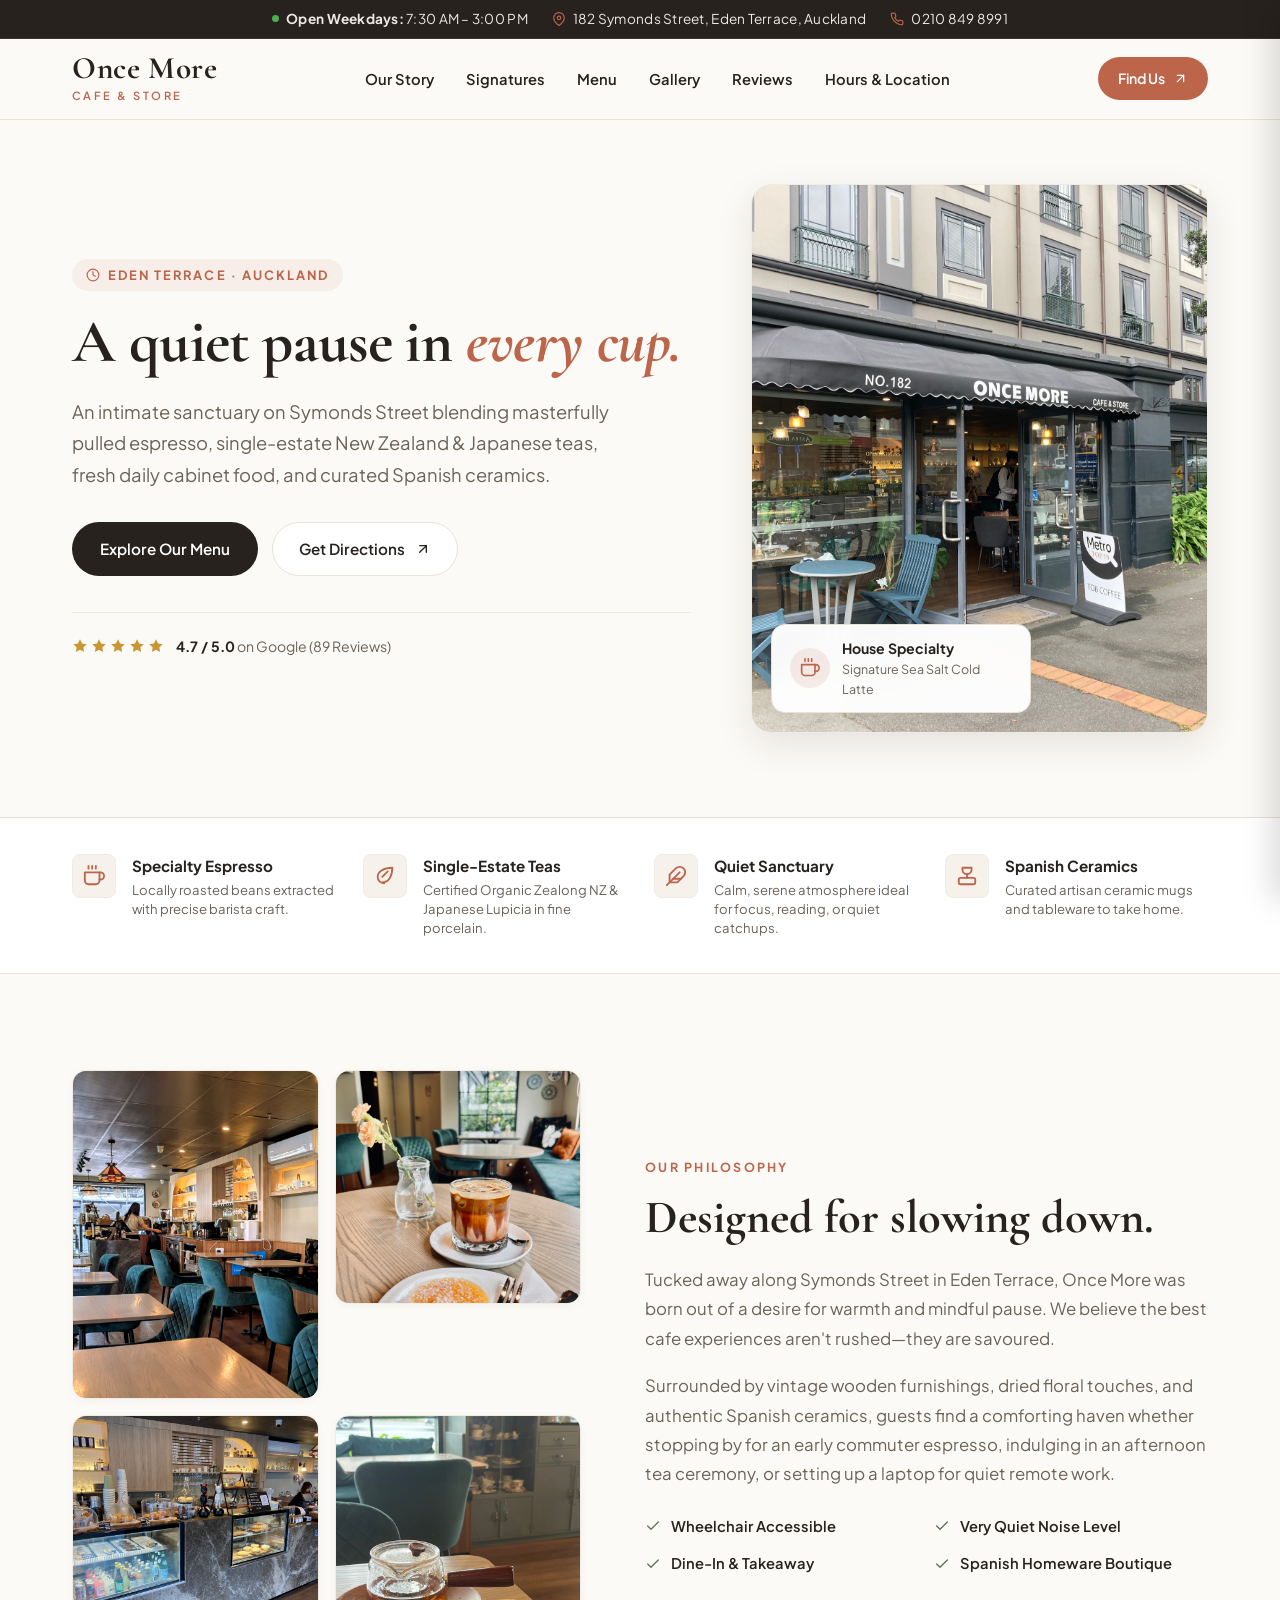
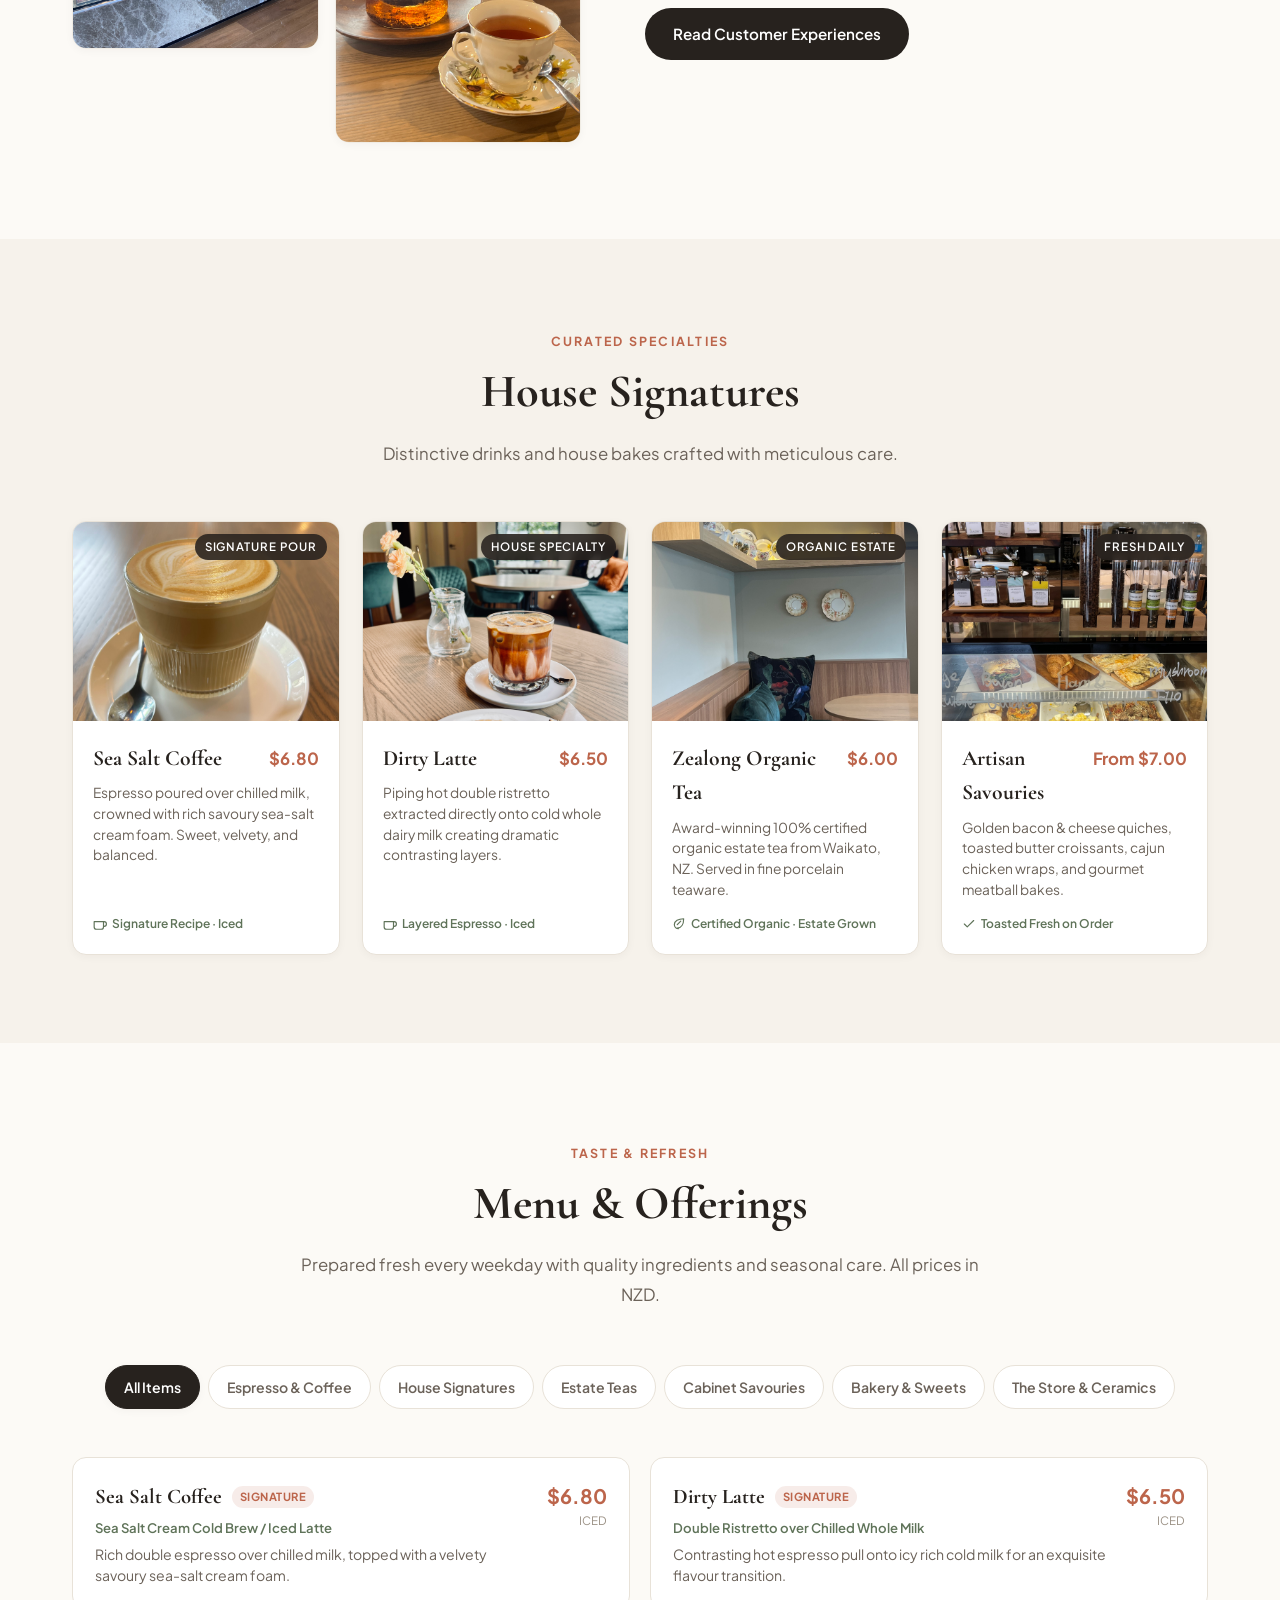
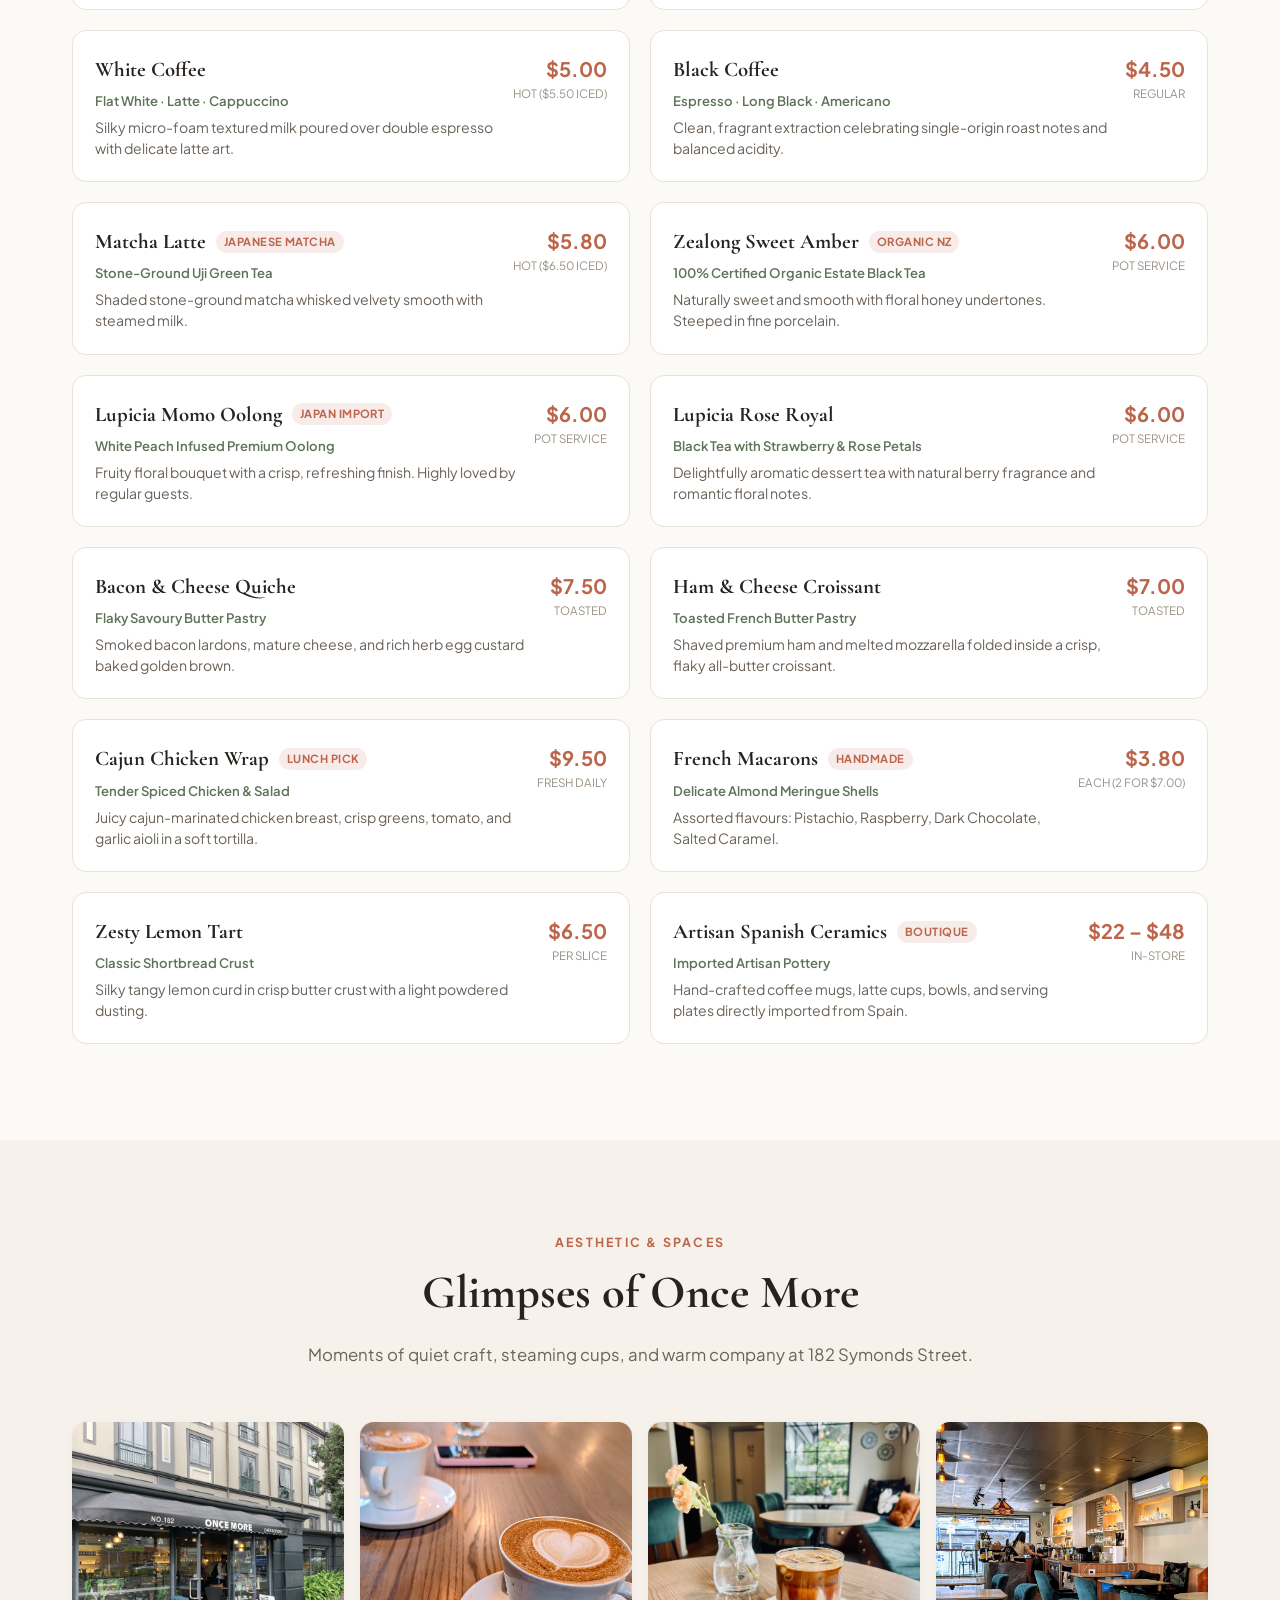
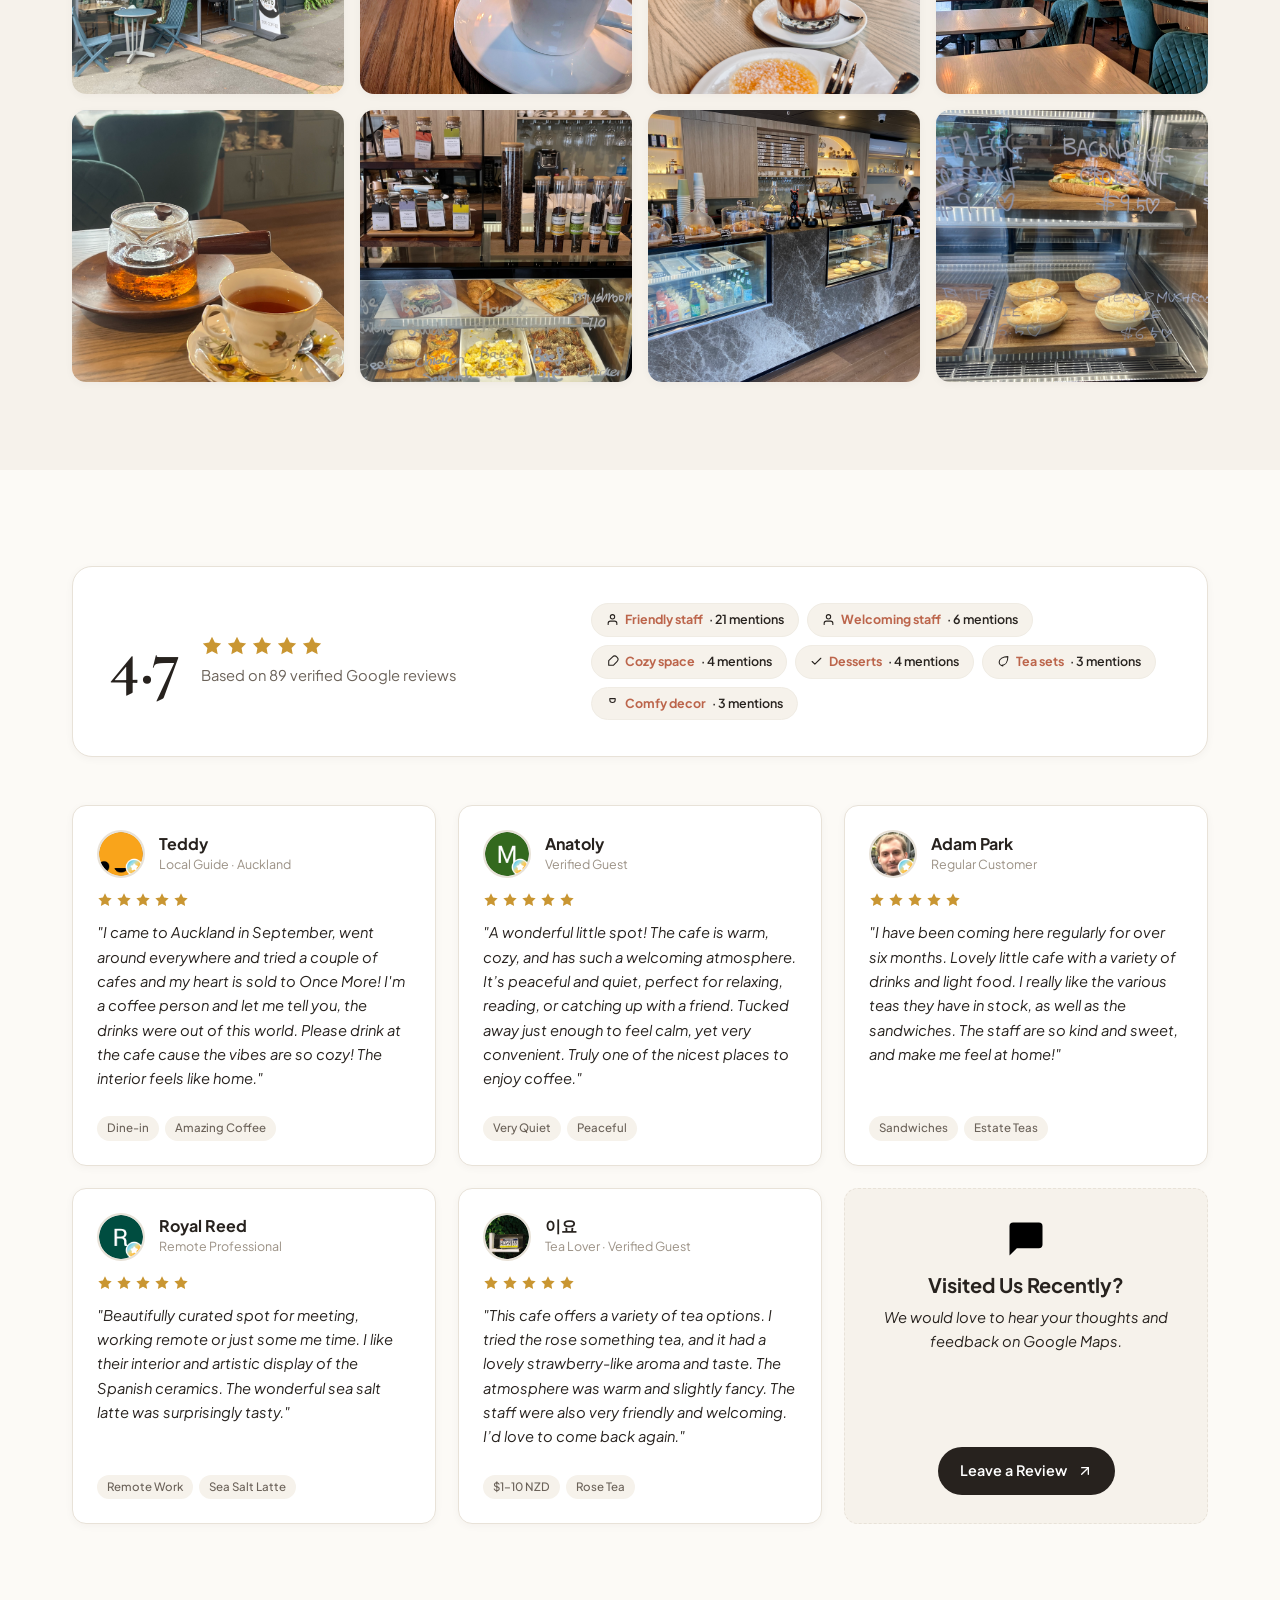
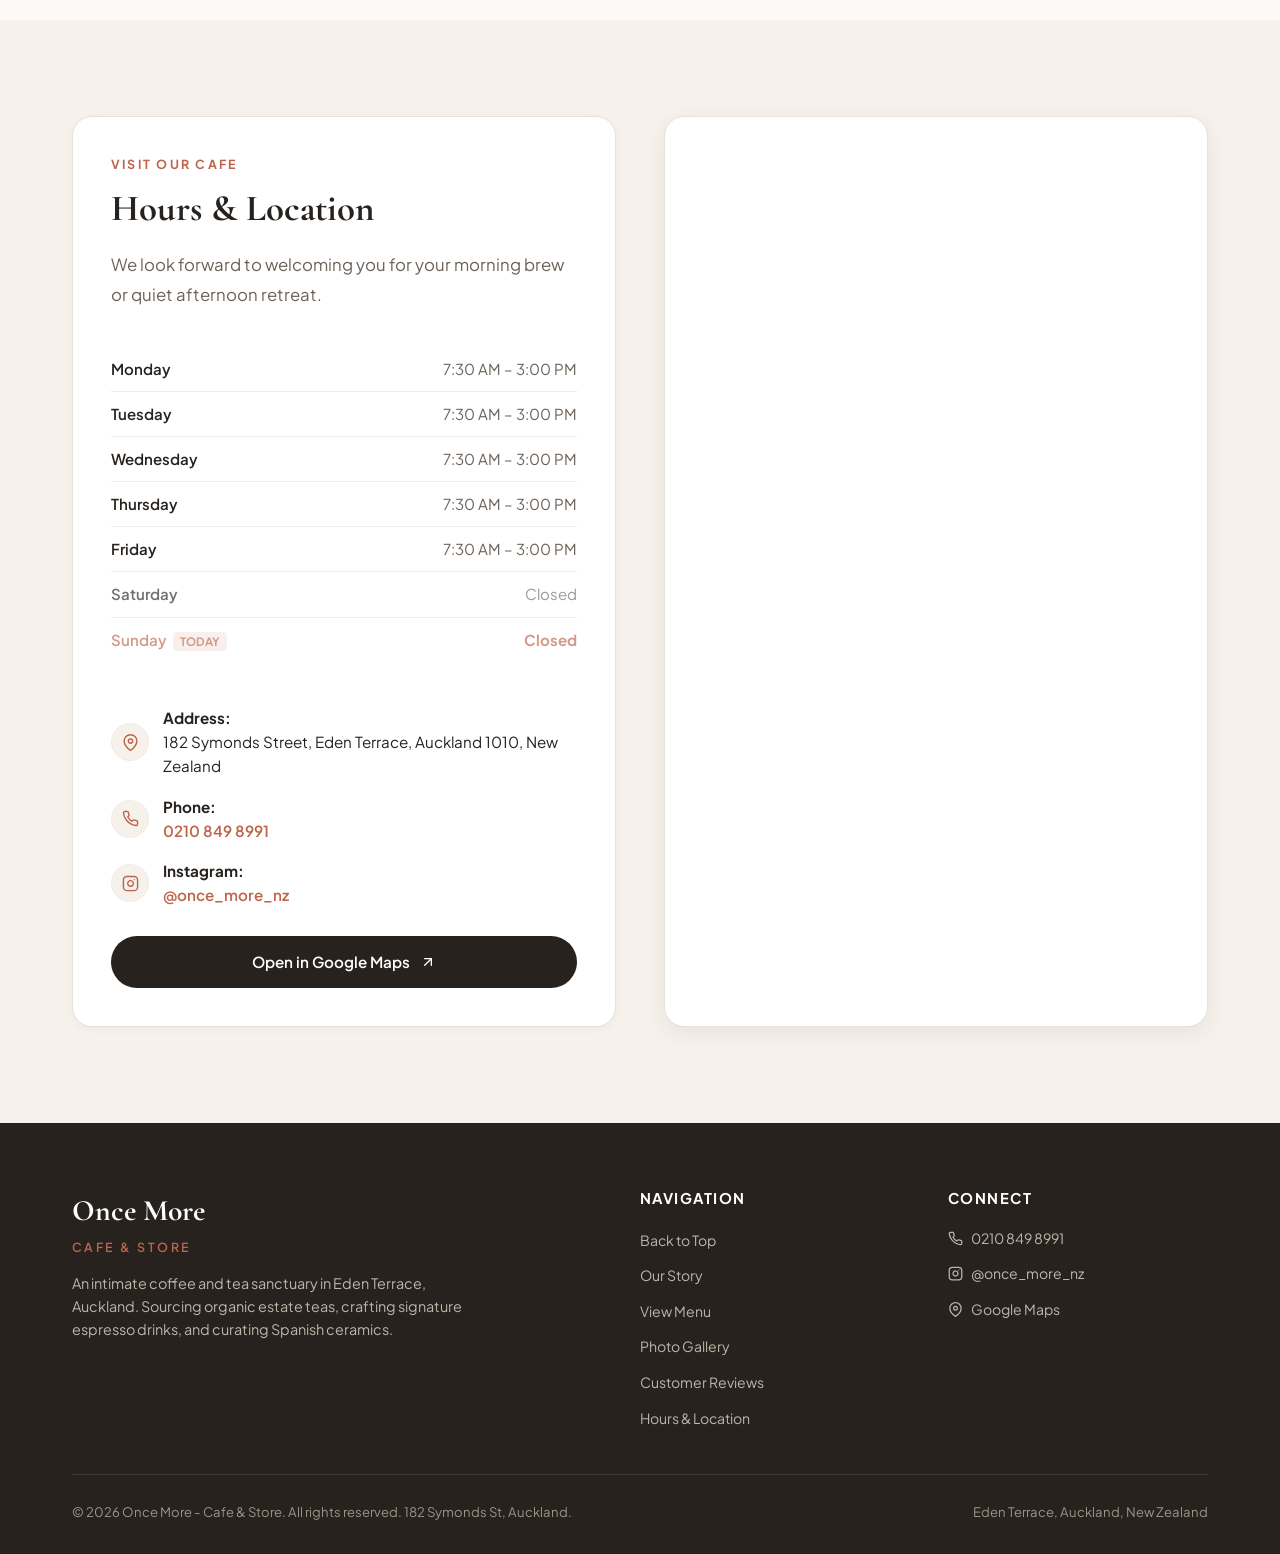
==== index.html @ 542bdb90 "Initial commit: Once More Cafe & Store website, dataset, and SEO assets" ====
<!DOCTYPE html>
<html lang="en-NZ">
<head>
  <meta charset="UTF-8">
  <meta name="viewport" content="width=device-width, initial-scale=1.0, maximum-scale=5.0">
  <title>Once More - Cafe &amp; Store | Specialty Coffee &amp; Fine Tea in Eden Terrace, Auckland</title>
  
  <!-- SEO Meta Tags -->
  <meta name="description" content="Discover Once More - Cafe &amp; Store in Eden Terrace, Auckland. Specialty espresso, signature sea salt iced coffee, organic Zealong &amp; Lupicia teas, fresh daily cabinet food, and curated Spanish ceramics at 182 Symonds Street.">
  <meta name="keywords" content="Once More Cafe, Eden Terrace cafe, coffee shop Auckland, Symonds Street cafe, sea salt latte Auckland, Zealong organic tea, Lupicia tea Auckland, Spanish ceramics, quiet cafe study Auckland">
  <meta name="author" content="Once More - Cafe &amp; Store">
  <meta name="robots" content="index, follow, max-image-preview:large, max-snippet:-1, max-video-preview:-1">
  <link rel="canonical" href="https://hunter-420.github.io/once_more_cafe/">
  <meta name="theme-color" content="#27221E">

  <!-- Geotagging Meta Tags for Local SEO -->
  <meta name="geo.region" content="NZ-AUK">
  <meta name="geo.placename" content="Eden Terrace, Auckland">
  <meta name="geo.position" content="-36.863458;174.7613921">
  <meta name="ICBM" content="-36.863458, 174.7613921">

  <!-- Open Graph / Facebook -->
  <meta property="og:type" content="business.business">
  <meta property="og:site_name" content="Once More - Cafe &amp; Store">
  <meta property="og:title" content="Once More - Cafe &amp; Store | Specialty Coffee &amp; Fine Tea in Eden Terrace, Auckland">
  <meta property="og:description" content="An intimate sanctuary in Eden Terrace offering specialty espresso, signature sea salt cold latte, organic estate teas, fresh morning savouries, and curated Spanish ceramics.">
  <meta property="og:url" content="https://hunter-420.github.io/once_more_cafe/">
  <meta property="og:image" content="https://hunter-420.github.io/once_more_cafe/images/gallery_01.jpg">
  <meta property="og:image:alt" content="Once More Cafe exterior on Symonds Street, Eden Terrace, Auckland">
  <meta property="og:image:width" content="1200">
  <meta property="og:image:height" content="900">
  <meta property="og:locale" content="en_NZ">
  <meta property="business:contact_data:street_address" content="182 Symonds Street">
  <meta property="business:contact_data:locality" content="Eden Terrace">
  <meta property="business:contact_data:region" content="Auckland">
  <meta property="business:contact_data:postal_code" content="1010">
  <meta property="business:contact_data:country_name" content="New Zealand">

  <!-- Twitter Card -->
  <meta name="twitter:card" content="summary_large_image">
  <meta name="twitter:title" content="Once More - Cafe &amp; Store | Specialty Coffee &amp; Fine Tea">
  <meta name="twitter:description" content="An intimate sanctuary in Eden Terrace offering specialty espresso, signature sea salt cold latte, organic estate teas, fresh morning savouries, and curated Spanish ceramics.">
  <meta name="twitter:image" content="https://hunter-420.github.io/once_more_cafe/images/gallery_01.jpg">

  <!-- Google Web Fonts Preconnect & Load -->
  <link rel="preconnect" href="https://fonts.googleapis.com">
  <link rel="preconnect" href="https://fonts.gstatic.com" crossorigin>
  <link href="https://fonts.googleapis.com/css2?family=Cormorant+Garamond:ital,wght@0,500;0,600;0,700;1,400;1,600&family=Plus+Jakarta+Sans:wght@400;500;600;700&display=swap" rel="stylesheet">
  
  <!-- Stylesheet -->
  <link rel="stylesheet" href="styles.css">

  <!-- Schema.org Comprehensive Structured Data (JSON-LD) -->
  <script type="application/ld+json">
  {
    "@context": "https://schema.org",
    "@graph": [
      {
        "@type": ["CafeOrCoffeeShop", "Store"],
        "@id": "https://maps.app.goo.gl/sYgYipkAPVMcbTCM9#cafe",
        "name": "Once More - Cafe & Store",
        "alternateName": "Once More Cafe",
        "description": "An intimate sanctuary in Eden Terrace, Auckland offering specialty espresso, signature sea salt coffee, certified organic Zealong NZ & Lupicia Japanese teas, daily fresh cabinet savouries, fine French macarons, and curated artisan Spanish ceramics.",
        "url": "https://maps.app.goo.gl/sYgYipkAPVMcbTCM9",
        "sameAs": [
          "https://www.instagram.com/once_more_nz/",
          "https://maps.app.goo.gl/sYgYipkAPVMcbTCM9"
        ],
        "telephone": "+64 210 849 8991",
        "priceRange": "$",
        "currenciesAccepted": "NZD",
        "paymentAccepted": "Cash, Credit Card, EFTPOS, Contactless",
        "servesCuisine": [
          "Specialty Coffee",
          "Organic Tea",
          "Pastries",
          "Savouries",
          "Brunch"
        ],
        "address": {
          "@type": "PostalAddress",
          "streetAddress": "182 Symonds Street",
          "addressLocality": "Eden Terrace",
          "addressRegion": "Auckland",
          "postalCode": "1010",
          "addressCountry": "NZ"
        },
        "geo": {
          "@type": "GeoCoordinates",
          "latitude": -36.863458,
          "longitude": 174.7613921
        },
        "openingHoursSpecification": [
          {
            "@type": "OpeningHoursSpecification",
            "dayOfWeek": ["Monday", "Tuesday", "Wednesday", "Thursday", "Friday"],
            "opens": "07:30",
            "closes": "15:00"
          }
        ],
        "aggregateRating": {
          "@type": "AggregateRating",
          "ratingValue": "4.7",
          "reviewCount": "89",
          "bestRating": "5",
          "worstRating": "1"
        },
        "amenityFeature": [
          {
            "@type": "LocationFeatureSpecification",
            "name": "Wheelchair-accessible entrance",
            "value": true
          },
          {
            "@type": "LocationFeatureSpecification",
            "name": "Wheelchair-accessible seating",
            "value": true
          },
          {
            "@type": "LocationFeatureSpecification",
            "name": "Quiet work-friendly atmosphere",
            "value": true
          },
          {
            "@type": "LocationFeatureSpecification",
            "name": "Dine-in",
            "value": true
          },
          {
            "@type": "LocationFeatureSpecification",
            "name": "Takeaway",
            "value": true
          }
        ],
        "hasMenu": {
          "@type": "Menu",
          "name": "Once More Offerings",
          "hasMenuSection": [
            {
              "@type": "MenuSection",
              "name": "Signatures",
              "hasMenuItem": [
                {
                  "@type": "MenuItem",
                  "name": "Sea Salt Coffee",
                  "description": "Rich espresso layered over chilled milk with savoury whipped sea-salt cream foam.",
                  "offers": { "@type": "Offer", "price": "6.80", "priceCurrency": "NZD" }
                },
                {
                  "@type": "MenuItem",
                  "name": "Dirty Latte",
                  "description": "Double ristretto pulled directly onto chilled whole milk.",
                  "offers": { "@type": "Offer", "price": "6.50", "priceCurrency": "NZD" }
                }
              ]
            },
            {
              "@type": "MenuSection",
              "name": "Organic Estate Teas",
              "hasMenuItem": [
                {
                  "@type": "MenuItem",
                  "name": "Zealong Sweet Amber Black Tea",
                  "description": "Certified organic estate black tea from Waikato, NZ.",
                  "offers": { "@type": "Offer", "price": "6.00", "priceCurrency": "NZD" }
                },
                {
                  "@type": "MenuItem",
                  "name": "Lupicia Momo Oolong",
                  "description": "White peach infused Japanese oolong tea.",
                  "offers": { "@type": "Offer", "price": "6.00", "priceCurrency": "NZD" }
                }
              ]
            }
          ]
        }
      }
    ]
  }
  </script>
</head>
<body>

  <!-- Accessible Skip Link -->
  <a href="#main-content" class="skip-to-content">Skip to content</a>

  <!-- Top Announcement Bar -->
  <aside class="top-bar" aria-label="Opening Schedule and Quick Contact">
    <div class="container top-bar-inner">
      <div class="top-bar-item">
        <span class="status-dot" aria-hidden="true"></span>
        <span><strong>Open Weekdays:</strong> 7:30 AM – 3:00 PM</span>
      </div>
      <div class="top-bar-item">
        <svg class="svg-icon stroke" viewBox="0 0 24 24" aria-hidden="true"><path d="M21 10c0 7-9 13-9 13s-9-6-9-13a9 9 0 0 1 18 0z"></path><circle cx="12" cy="10" r="3"></circle></svg>
        <span>182 Symonds Street, Eden Terrace, Auckland</span>
      </div>
      <div class="top-bar-item">
        <svg class="svg-icon stroke" viewBox="0 0 24 24" aria-hidden="true"><path d="M22 16.92v3a2 2 0 0 1-2.18 2 19.79 19.79 0 0 1-8.63-3.07 19.5 19.5 0 0 1-6-6 19.79 19.79 0 0 1-3.07-8.67A2 2 0 0 1 4.11 2h3a2 2 0 0 1 2 1.72 12.84 12.84 0 0 0 .7 2.81 2 2 0 0 1-.45 2.11L8.09 9.91a16 16 0 0 0 6 6l1.27-1.27a2 2 0 0 1 2.11-.45 12.84 12.84 0 0 0 2.81.7A2 2 0 0 1 22 16.92z"></path></svg>
        <a href="tel:+642108498991" aria-label="Call Once More at 0210 849 8991">0210 849 8991</a>
      </div>
    </div>
  </aside>

  <!-- Navigation Bar -->
  <header class="navbar" role="banner">
    <div class="container nav-container">
      <a href="#hero" class="brand-logo" aria-label="Once More Cafe &amp; Store - Home">
        <span class="brand-name">Once More</span>
        <span class="brand-sub">Cafe &amp; Store</span>
      </a>

      <!-- Desktop Navigation Links -->
      <nav aria-label="Primary Navigation">
        <ul class="nav-links-desktop">
          <li><a href="#story" class="nav-link">Our Story</a></li>
          <li><a href="#signatures" class="nav-link">Signatures</a></li>
          <li><a href="#menu" class="nav-link">Menu</a></li>
          <li><a href="#gallery" class="nav-link">Gallery</a></li>
          <li><a href="#reviews" class="nav-link">Reviews</a></li>
          <li><a href="#location" class="nav-link">Hours &amp; Location</a></li>
        </ul>
      </nav>

      <!-- Navigation Actions -->
      <div class="nav-actions">
        <a href="https://maps.app.goo.gl/sYgYipkAPVMcbTCM9" target="_blank" rel="noopener noreferrer" class="nav-cta-btn" aria-label="Find Once More on Google Maps">
          <span>Find Us</span>
          <svg class="svg-icon stroke" viewBox="0 0 24 24" aria-hidden="true"><line x1="7" y1="17" x2="17" y2="7"></line><polyline points="7 7 17 7 17 17"></polyline></svg>
        </a>

        <!-- Mobile Menu Hamburger Button -->
        <button class="mobile-menu-toggle" id="mobileMenuBtn" aria-label="Open Navigation Menu" aria-expanded="false" aria-controls="mobileNavDrawer">
          <svg class="svg-icon stroke" viewBox="0 0 24 24" aria-hidden="true"><line x1="3" y1="12" x2="21" y2="12"></line><line x1="3" y1="6" x2="21" y2="6"></line><line x1="3" y1="18" x2="21" y2="18"></line></svg>
        </button>
      </div>
    </div>
  </header>

  <!-- Mobile Navigation Drawer Overlay & Panel -->
  <div class="mobile-drawer-overlay" id="mobileDrawerOverlay" aria-hidden="true"></div>
  <aside class="mobile-nav-drawer" id="mobileNavDrawer" role="dialog" aria-modal="true" aria-label="Navigation Menu">
    <div class="mobile-drawer-header">
      <div class="brand-logo">
        <span class="brand-name" style="font-size: 1.5rem;">Once More</span>
        <span class="brand-sub">Cafe &amp; Store</span>
      </div>
      <button class="mobile-drawer-close" id="mobileDrawerClose" aria-label="Close Navigation Menu">
        <svg class="svg-icon stroke" viewBox="0 0 24 24" aria-hidden="true"><line x1="18" y1="6" x2="6" y2="18"></line><line x1="6" y1="6" x2="18" y2="18"></line></svg>
      </button>
    </div>

    <ul class="mobile-drawer-links">
      <li><a href="#hero" class="mobile-link">Home</a></li>
      <li><a href="#story" class="mobile-link">Our Story</a></li>
      <li><a href="#signatures" class="mobile-link">Signatures</a></li>
      <li><a href="#menu" class="mobile-link">Menu &amp; Offerings</a></li>
      <li><a href="#gallery" class="mobile-link">Gallery</a></li>
      <li><a href="#reviews" class="mobile-link">Customer Reviews</a></li>
      <li><a href="#location" class="mobile-link">Hours &amp; Location</a></li>
    </ul>

    <div class="mobile-drawer-footer">
      <div><strong>Weekdays:</strong> 7:30 AM – 3:00 PM</div>
      <div>182 Symonds Street, Eden Terrace</div>
      <a href="tel:+642108498991" style="color: var(--color-accent-terracotta); font-weight: 600;">0210 849 8991</a>
    </div>
  </aside>

  <!-- Main Landmark -->
  <main id="main-content">

    <!-- Hero Section -->
    <section class="hero" id="hero" aria-labelledby="hero-title">
      <div class="container hero-grid">
        <div class="hero-content">
          <div class="hero-kicker">
            <svg class="svg-icon stroke" viewBox="0 0 24 24" aria-hidden="true"><circle cx="12" cy="12" r="10"></circle><polyline points="12 6 12 12 16 14"></polyline></svg>
            <span>Eden Terrace · Auckland</span>
          </div>

          <h1 class="hero-title" id="hero-title">
            A quiet pause in <span>every cup.</span>
          </h1>

          <p class="hero-lead">
            An intimate sanctuary on Symonds Street blending masterfully pulled espresso, single-estate New Zealand &amp; Japanese teas, fresh daily cabinet food, and curated Spanish ceramics.
          </p>

          <div class="hero-actions">
            <a href="#menu" class="btn-primary">
              <span>Explore Our Menu</span>
            </a>
            <a href="https://maps.app.goo.gl/sYgYipkAPVMcbTCM9" target="_blank" rel="noopener noreferrer" class="btn-outline">
              <span>Get Directions</span>
              <svg class="svg-icon stroke" viewBox="0 0 24 24" aria-hidden="true"><line x1="7" y1="17" x2="17" y2="7"></line><polyline points="7 7 17 7 17 17"></polyline></svg>
            </a>
          </div>

          <div class="hero-badges-strip">
            <div class="hero-rating-badge">
              <span class="stars-row" aria-label="Rated 4.7 out of 5 stars">
                <svg class="star-icon" viewBox="0 0 24 24" aria-hidden="true"><path d="M12 2l3.09 6.26L22 9.27l-5 4.87 1.18 6.88L12 17.77l-6.18 3.25L7 14.14 2 9.27l6.91-1.01L12 2z"></path></svg>
                <svg class="star-icon" viewBox="0 0 24 24" aria-hidden="true"><path d="M12 2l3.09 6.26L22 9.27l-5 4.87 1.18 6.88L12 17.77l-6.18 3.25L7 14.14 2 9.27l6.91-1.01L12 2z"></path></svg>
                <svg class="star-icon" viewBox="0 0 24 24" aria-hidden="true"><path d="M12 2l3.09 6.26L22 9.27l-5 4.87 1.18 6.88L12 17.77l-6.18 3.25L7 14.14 2 9.27l6.91-1.01L12 2z"></path></svg>
                <svg class="star-icon" viewBox="0 0 24 24" aria-hidden="true"><path d="M12 2l3.09 6.26L22 9.27l-5 4.87 1.18 6.88L12 17.77l-6.18 3.25L7 14.14 2 9.27l6.91-1.01L12 2z"></path></svg>
                <svg class="star-icon" viewBox="0 0 24 24" aria-hidden="true"><path d="M12 2l3.09 6.26L22 9.27l-5 4.87 1.18 6.88L12 17.77l-6.18 3.25L7 14.14 2 9.27l6.91-1.01L12 2z"></path></svg>
              </span>
              <div class="rating-text">
                <strong>4.7 / 5.0</strong> on Google (89 Reviews)
              </div>
            </div>
          </div>
        </div>

        <div class="hero-images-stack">
          <div class="hero-main-card">
            <img 
              src="images/gallery_01.jpg" 
              alt="Once More Cafe storefront entrance on Symonds Street in Eden Terrace Auckland"
              width="600"
              height="720"
              fetchpriority="high"
            >
          </div>
          <div class="hero-floating-card">
            <div class="floating-icon">
              <svg class="svg-icon stroke" viewBox="0 0 24 24" aria-hidden="true"><path d="M18 8h1a4 4 0 0 1 0 8h-1"></path><path d="M2 8h16v9a4 4 0 0 1-4 4H6a4 4 0 0 1-4-4V8z"></path><line x1="6" y1="1" x2="6" y2="4"></line><line x1="10" y1="1" x2="10" y2="4"></line><line x1="14" y1="1" x2="14" y2="4"></line></svg>
            </div>
            <div>
              <div class="floating-text-title">House Specialty</div>
              <div class="floating-text-desc">Signature Sea Salt Cold Latte</div>
            </div>
          </div>
        </div>
      </div>
    </section>

    <!-- Features Strip -->
    <section class="features-strip" aria-label="Key Highlights">
      <div class="container">
        <div class="features-grid">
          <div class="feature-item">
            <div class="feature-icon-box">
              <svg class="svg-icon stroke" viewBox="0 0 24 24" aria-hidden="true"><path d="M18 8h1a4 4 0 0 1 0 8h-1"></path><path d="M2 8h16v9a4 4 0 0 1-4 4H6a4 4 0 0 1-4-4V8z"></path><line x1="6" y1="1" x2="6" y2="4"></line><line x1="10" y1="1" x2="10" y2="4"></line><line x1="14" y1="1" x2="14" y2="4"></line></svg>
            </div>
            <div>
              <h2 class="feature-title">Specialty Espresso</h2>
              <p class="feature-desc">Locally roasted beans extracted with precise barista craft.</p>
            </div>
          </div>

          <div class="feature-item">
            <div class="feature-icon-box">
              <svg class="svg-icon stroke" viewBox="0 0 24 24" aria-hidden="true"><path d="M11 20A7 7 0 0 1 4 13C4 7 11 3 20 3c0 9-4 16-11 16z"></path><path d="M9 13l6-6"></path></svg>
            </div>
            <div>
              <h2 class="feature-title">Single-Estate Teas</h2>
              <p class="feature-desc">Certified Organic Zealong NZ &amp; Japanese Lupicia in fine porcelain.</p>
            </div>
          </div>

          <div class="feature-item">
            <div class="feature-icon-box">
              <svg class="svg-icon stroke" viewBox="0 0 24 24" aria-hidden="true"><path d="M20.24 12.24a6 6 0 0 0-8.49-8.49L5 10.5V19h8.5z"></path><line x1="16" y1="8" x2="2" y2="22"></line><line x1="17.5" y1="15" x2="9" y2="15"></line></svg>
            </div>
            <div>
              <h2 class="feature-title">Quiet Sanctuary</h2>
              <p class="feature-desc">Calm, serene atmosphere ideal for focus, reading, or quiet catchups.</p>
            </div>
          </div>

          <div class="feature-item">
            <div class="feature-icon-box">
              <svg class="svg-icon stroke" viewBox="0 0 24 24" aria-hidden="true"><path d="M7 3h10v2a5 5 0 0 1-5 5h0a5 5 0 0 1-5-5V3z"></path><path d="M12 10v4"></path><path d="M5 14h14a2 2 0 0 1 2 2v3a2 2 0 0 1-2 2H5a2 2 0 0 1-2-2v-3a2 2 0 0 1 2-2z"></path></svg>
            </div>
            <div>
              <h2 class="feature-title">Spanish Ceramics</h2>
              <p class="feature-desc">Curated artisan ceramic mugs and tableware to take home.</p>
            </div>
          </div>
        </div>
      </div>
    </section>

    <!-- Our Philosophy / Story Section -->
    <section class="story-section" id="story" aria-labelledby="story-heading">
      <div class="container story-grid">
        <div class="story-mosaic">
          <div class="mosaic-img-box tall">
            <img 
              src="images/gallery_04.jpg" 
              alt="Warm wooden counter and espresso machine inside Once More Cafe" 
              loading="lazy"
            >
          </div>
          <div class="mosaic-img-box">
            <img 
              src="images/gallery_02.jpg" 
              alt="Signature iced dirty latte paired with artisan mango dessert" 
              loading="lazy"
            >
          </div>
          <div class="mosaic-img-box">
            <img 
              src="images/review_photo_10.jpg" 
              alt="Cozy interior counter with fresh cabinet food and vintage decor" 
              loading="lazy"
            >
          </div>
          <div class="mosaic-img-box tall">
            <img 
              src="images/review_photo_05.jpg" 
              alt="Mindful tea ceremony with delicate porcelain teaware" 
              loading="lazy"
            >
          </div>
        </div>

        <div class="story-details">
          <span class="section-label">OUR PHILOSOPHY</span>
          <h2 class="section-heading" id="story-heading">Designed for slowing down.</h2>
          <p class="story-text">
            Tucked away along Symonds Street in Eden Terrace, Once More was born out of a desire for warmth and mindful pause. We believe the best cafe experiences aren't rushed—they are savoured.
          </p>
          <p class="story-text">
            Surrounded by vintage wooden furnishings, dried floral touches, and authentic Spanish ceramics, guests find a comforting haven whether stopping by for an early commuter espresso, indulging in an afternoon tea ceremony, or setting up a laptop for quiet remote work.
          </p>

          <ul class="story-checklist">
            <li>
              <svg class="svg-icon stroke icon-check" viewBox="0 0 24 24" aria-hidden="true"><polyline points="20 6 9 17 4 12"></polyline></svg>
              <span>Wheelchair Accessible</span>
            </li>
            <li>
              <svg class="svg-icon stroke icon-check" viewBox="0 0 24 24" aria-hidden="true"><polyline points="20 6 9 17 4 12"></polyline></svg>
              <span>Very Quiet Noise Level</span>
            </li>
            <li>
              <svg class="svg-icon stroke icon-check" viewBox="0 0 24 24" aria-hidden="true"><polyline points="20 6 9 17 4 12"></polyline></svg>
              <span>Dine-In &amp; Takeaway</span>
            </li>
            <li>
              <svg class="svg-icon stroke icon-check" viewBox="0 0 24 24" aria-hidden="true"><polyline points="20 6 9 17 4 12"></polyline></svg>
              <span>Spanish Homeware Boutique</span>
            </li>
          </ul>

          <a href="#reviews" class="btn-primary">
            <span>Read Customer Experiences</span>
          </a>
        </div>
      </div>
    </section>

    <!-- Signature Offerings Section -->
    <section class="signatures-section" id="signatures" aria-labelledby="signatures-heading">
      <div class="container">
        <div class="section-header-center">
          <span class="section-label">CURATED SPECIALTIES</span>
          <h2 class="section-heading" id="signatures-heading">House Signatures</h2>
          <p class="story-text">Distinctive drinks and house bakes crafted with meticulous care.</p>
        </div>

        <div class="signatures-grid">
          <!-- Sig 1: Sea Salt Coffee -->
          <article class="sig-card">
            <div class="sig-img-container">
              <img 
                src="images/review_photo_17.jpg" 
                alt="Signature Sea Salt Iced Coffee with rich cold foam" 
                loading="lazy"
              >
              <span class="sig-badge">Signature Pour</span>
            </div>
            <div class="sig-content">
              <div class="sig-title-row">
                <h3 class="sig-title">Sea Salt Coffee</h3>
                <span class="sig-price">$6.80</span>
              </div>
              <p class="sig-desc">
                Espresso poured over chilled milk, crowned with rich savoury sea-salt cream foam. Sweet, velvety, and balanced.
              </p>
              <span class="sig-tag">
                <svg class="svg-icon stroke" style="width: 14px; height: 14px;" viewBox="0 0 24 24" aria-hidden="true"><path d="M18 8h1a4 4 0 0 1 0 8h-1"></path><path d="M2 8h16v9a4 4 0 0 1-4 4H6a4 4 0 0 1-4-4V8z"></path></svg>
                Signature Recipe · Iced
              </span>
            </div>
          </article>

          <!-- Sig 2: Iced Dirty Latte -->
          <article class="sig-card">
            <div class="sig-img-container">
              <img 
                src="images/gallery_02.jpg" 
                alt="Chilled dirty latte layered with double ristretto" 
                loading="lazy"
              >
              <span class="sig-badge">House Specialty</span>
            </div>
            <div class="sig-content">
              <div class="sig-title-row">
                <h3 class="sig-title">Dirty Latte</h3>
                <span class="sig-price">$6.50</span>
              </div>
              <p class="sig-desc">
                Piping hot double ristretto extracted directly onto cold whole dairy milk creating dramatic contrasting layers.
              </p>
              <span class="sig-tag">
                <svg class="svg-icon stroke" style="width: 14px; height: 14px;" viewBox="0 0 24 24" aria-hidden="true"><path d="M18 8h1a4 4 0 0 1 0 8h-1"></path><path d="M2 8h16v9a4 4 0 0 1-4 4H6a4 4 0 0 1-4-4V8z"></path></svg>
                Layered Espresso · Iced
              </span>
            </div>
          </article>

          <!-- Sig 3: Organic Zealong Tea -->
          <article class="sig-card">
            <div class="sig-img-container">
              <img 
                src="images/review_photo_06.jpg" 
                alt="Zealong Organic New Zealand tea steeping in porcelain teapot" 
                loading="lazy"
              >
              <span class="sig-badge">Organic Estate</span>
            </div>
            <div class="sig-content">
              <div class="sig-title-row">
                <h3 class="sig-title">Zealong Organic Tea</h3>
                <span class="sig-price">$6.00</span>
              </div>
              <p class="sig-desc">
                Award-winning 100% certified organic estate tea from Waikato, NZ. Served in fine porcelain teaware.
              </p>
              <span class="sig-tag">
                <svg class="svg-icon stroke" style="width: 14px; height: 14px;" viewBox="0 0 24 24" aria-hidden="true"><path d="M11 20A7 7 0 0 1 4 13C4 7 11 3 20 3c0 9-4 16-11 16z"></path><path d="M9 13l6-6"></path></svg>
                Certified Organic · Estate Grown
              </span>
            </div>
          </article>

          <!-- Sig 4: Cabinet Savouries & Pastries -->
          <article class="sig-card">
            <div class="sig-img-container">
              <img 
                src="images/review_photo_07.jpg" 
                alt="Fresh cabinet display with savoury quiches, wraps, and tarts" 
                loading="lazy"
              >
              <span class="sig-badge">Fresh Daily</span>
            </div>
            <div class="sig-content">
              <div class="sig-title-row">
                <h3 class="sig-title">Artisan Savouries</h3>
                <span class="sig-price">From $7.00</span>
              </div>
              <p class="sig-desc">
                Golden bacon &amp; cheese quiches, toasted butter croissants, cajun chicken wraps, and gourmet meatball bakes.
              </p>
              <span class="sig-tag">
                <svg class="svg-icon stroke" style="width: 14px; height: 14px;" viewBox="0 0 24 24" aria-hidden="true"><polyline points="20 6 9 17 4 12"></polyline></svg>
                Toasted Fresh on Order
              </span>
            </div>
          </article>
        </div>
      </div>
    </section>

    <!-- Full Menu Section -->
    <section class="menu-section" id="menu" aria-labelledby="menu-heading">
      <div class="container">
        <div class="section-header-center">
          <span class="section-label">TASTE &amp; REFRESH</span>
          <h2 class="section-heading" id="menu-heading">Menu &amp; Offerings</h2>
          <p class="story-text">Prepared fresh every weekday with quality ingredients and seasonal care. All prices in NZD.</p>
        </div>

        <!-- Category Filter Tabs -->
        <div class="menu-filter-bar" role="tablist" aria-label="Menu category filters">
          <button class="menu-filter-btn active" data-filter="all" role="tab" aria-selected="true">All Items</button>
          <button class="menu-filter-btn" data-filter="coffee" role="tab" aria-selected="false">Espresso &amp; Coffee</button>
          <button class="menu-filter-btn" data-filter="signatures" role="tab" aria-selected="false">House Signatures</button>
          <button class="menu-filter-btn" data-filter="tea" role="tab" aria-selected="false">Estate Teas</button>
          <button class="menu-filter-btn" data-filter="savouries" role="tab" aria-selected="false">Cabinet Savouries</button>
          <button class="menu-filter-btn" data-filter="sweets" role="tab" aria-selected="false">Bakery &amp; Sweets</button>
          <button class="menu-filter-btn" data-filter="store" role="tab" aria-selected="false">The Store &amp; Ceramics</button>
        </div>

        <!-- Menu Items Grid -->
        <div class="menu-items-grid" id="menuGrid">

          <!-- Item 1: Sea Salt Coffee -->
          <article class="menu-item-row" data-category="signatures">
            <div class="item-main-info">
              <div class="item-heading">
                <h3 class="item-name">Sea Salt Coffee</h3>
                <span class="item-badge">Signature</span>
              </div>
              <div class="item-subname">Sea Salt Cream Cold Brew / Iced Latte</div>
              <p class="item-desc">Rich double espresso over chilled milk, topped with a velvety savoury sea-salt cream foam.</p>
            </div>
            <div class="item-pricing">
              <span class="item-price">$6.80</span>
              <span class="item-price-label">Iced</span>
            </div>
          </article>

          <!-- Item 2: Dirty Latte -->
          <article class="menu-item-row" data-category="signatures coffee">
            <div class="item-main-info">
              <div class="item-heading">
                <h3 class="item-name">Dirty Latte</h3>
                <span class="item-badge">Signature</span>
              </div>
              <div class="item-subname">Double Ristretto over Chilled Whole Milk</div>
              <p class="item-desc">Contrasting hot espresso pull onto icy rich cold milk for an exquisite flavour transition.</p>
            </div>
            <div class="item-pricing">
              <span class="item-price">$6.50</span>
              <span class="item-price-label">Iced</span>
            </div>
          </article>

          <!-- Item 3: White Coffee -->
          <article class="menu-item-row" data-category="coffee">
            <div class="item-main-info">
              <div class="item-heading">
                <h3 class="item-name">White Coffee</h3>
              </div>
              <div class="item-subname">Flat White · Latte · Cappuccino</div>
              <p class="item-desc">Silky micro-foam textured milk poured over double espresso with delicate latte art.</p>
            </div>
            <div class="item-pricing">
              <span class="item-price">$5.00</span>
              <span class="item-price-label">Hot ($5.50 Iced)</span>
            </div>
          </article>

          <!-- Item 4: Black Coffee -->
          <article class="menu-item-row" data-category="coffee">
            <div class="item-main-info">
              <div class="item-heading">
                <h3 class="item-name">Black Coffee</h3>
              </div>
              <div class="item-subname">Espresso · Long Black · Americano</div>
              <p class="item-desc">Clean, fragrant extraction celebrating single-origin roast notes and balanced acidity.</p>
            </div>
            <div class="item-pricing">
              <span class="item-price">$4.50</span>
              <span class="item-price-label">Regular</span>
            </div>
          </article>

          <!-- Item 5: Matcha Latte -->
          <article class="menu-item-row" data-category="signatures">
            <div class="item-main-info">
              <div class="item-heading">
                <h3 class="item-name">Matcha Latte</h3>
                <span class="item-badge">Japanese Matcha</span>
              </div>
              <div class="item-subname">Stone-Ground Uji Green Tea</div>
              <p class="item-desc">Shaded stone-ground matcha whisked velvety smooth with steamed milk.</p>
            </div>
            <div class="item-pricing">
              <span class="item-price">$5.80</span>
              <span class="item-price-label">Hot ($6.50 Iced)</span>
            </div>
          </article>

          <!-- Item 6: Zealong Sweet Amber Black -->
          <article class="menu-item-row" data-category="tea">
            <div class="item-main-info">
              <div class="item-heading">
                <h3 class="item-name">Zealong Sweet Amber</h3>
                <span class="item-badge">Organic NZ</span>
              </div>
              <div class="item-subname">100% Certified Organic Estate Black Tea</div>
              <p class="item-desc">Naturally sweet and smooth with floral honey undertones. Steeped in fine porcelain.</p>
            </div>
            <div class="item-pricing">
              <span class="item-price">$6.00</span>
              <span class="item-price-label">Pot Service</span>
            </div>
          </article>

          <!-- Item 7: Lupicia Momo Oolong -->
          <article class="menu-item-row" data-category="tea">
            <div class="item-main-info">
              <div class="item-heading">
                <h3 class="item-name">Lupicia Momo Oolong</h3>
                <span class="item-badge">Japan Import</span>
              </div>
              <div class="item-subname">White Peach Infused Premium Oolong</div>
              <p class="item-desc">Fruity floral bouquet with a crisp, refreshing finish. Highly loved by regular guests.</p>
            </div>
            <div class="item-pricing">
              <span class="item-price">$6.00</span>
              <span class="item-price-label">Pot Service</span>
            </div>
          </article>

          <!-- Item 8: Lupicia Rose Royal -->
          <article class="menu-item-row" data-category="tea">
            <div class="item-main-info">
              <div class="item-heading">
                <h3 class="item-name">Lupicia Rose Royal</h3>
              </div>
              <div class="item-subname">Black Tea with Strawberry &amp; Rose Petals</div>
              <p class="item-desc">Delightfully aromatic dessert tea with natural berry fragrance and romantic floral notes.</p>
            </div>
            <div class="item-pricing">
              <span class="item-price">$6.00</span>
              <span class="item-price-label">Pot Service</span>
            </div>
          </article>

          <!-- Item 9: Bacon & Cheese Quiche -->
          <article class="menu-item-row" data-category="savouries">
            <div class="item-main-info">
              <div class="item-heading">
                <h3 class="item-name">Bacon &amp; Cheese Quiche</h3>
              </div>
              <div class="item-subname">Flaky Savoury Butter Pastry</div>
              <p class="item-desc">Smoked bacon lardons, mature cheese, and rich herb egg custard baked golden brown.</p>
            </div>
            <div class="item-pricing">
              <span class="item-price">$7.50</span>
              <span class="item-price-label">Toasted</span>
            </div>
          </article>

          <!-- Item 10: Ham & Cheese Croissant -->
          <article class="menu-item-row" data-category="savouries">
            <div class="item-main-info">
              <div class="item-heading">
                <h3 class="item-name">Ham &amp; Cheese Croissant</h3>
              </div>
              <div class="item-subname">Toasted French Butter Pastry</div>
              <p class="item-desc">Shaved premium ham and melted mozzarella folded inside a crisp, flaky all-butter croissant.</p>
            </div>
            <div class="item-pricing">
              <span class="item-price">$7.00</span>
              <span class="item-price-label">Toasted</span>
            </div>
          </article>

          <!-- Item 11: Cajun Chicken Wrap -->
          <article class="menu-item-row" data-category="savouries">
            <div class="item-main-info">
              <div class="item-heading">
                <h3 class="item-name">Cajun Chicken Wrap</h3>
                <span class="item-badge">Lunch Pick</span>
              </div>
              <div class="item-subname">Tender Spiced Chicken &amp; Salad</div>
              <p class="item-desc">Juicy cajun-marinated chicken breast, crisp greens, tomato, and garlic aioli in a soft tortilla.</p>
            </div>
            <div class="item-pricing">
              <span class="item-price">$9.50</span>
              <span class="item-price-label">Fresh Daily</span>
            </div>
          </article>

          <!-- Item 12: French Macarons -->
          <article class="menu-item-row" data-category="sweets">
            <div class="item-main-info">
              <div class="item-heading">
                <h3 class="item-name">French Macarons</h3>
                <span class="item-badge">Handmade</span>
              </div>
              <div class="item-subname">Delicate Almond Meringue Shells</div>
              <p class="item-desc">Assorted flavours: Pistachio, Raspberry, Dark Chocolate, Salted Caramel.</p>
            </div>
            <div class="item-pricing">
              <span class="item-price">$3.80</span>
              <span class="item-price-label">Each (2 for $7.00)</span>
            </div>
          </article>

          <!-- Item 13: Zesty Lemon Tart -->
          <article class="menu-item-row" data-category="sweets">
            <div class="item-main-info">
              <div class="item-heading">
                <h3 class="item-name">Zesty Lemon Tart</h3>
              </div>
              <div class="item-subname">Classic Shortbread Crust</div>
              <p class="item-desc">Silky tangy lemon curd in crisp butter crust with a light powdered dusting.</p>
            </div>
            <div class="item-pricing">
              <span class="item-price">$6.50</span>
              <span class="item-price-label">Per Slice</span>
            </div>
          </article>

          <!-- Item 14: Spanish Ceramics -->
          <article class="menu-item-row" data-category="store">
            <div class="item-main-info">
              <div class="item-heading">
                <h3 class="item-name">Artisan Spanish Ceramics</h3>
                <span class="item-badge">Boutique</span>
              </div>
              <div class="item-subname">Imported Artisan Pottery</div>
              <p class="item-desc">Hand-crafted coffee mugs, latte cups, bowls, and serving plates directly imported from Spain.</p>
            </div>
            <div class="item-pricing">
              <span class="item-price">$22 – $48</span>
              <span class="item-price-label">In-Store</span>
            </div>
          </article>

        </div>
      </div>
    </section>

    <!-- Photo Gallery Grid Section -->
    <section class="gallery-section" id="gallery" aria-labelledby="gallery-heading">
      <div class="container">
        <div class="section-header-center">
          <span class="section-label">AESTHETIC &amp; SPACES</span>
          <h2 class="section-heading" id="gallery-heading">Glimpses of Once More</h2>
          <p class="story-text">Moments of quiet craft, steaming cups, and warm company at 182 Symonds Street.</p>
        </div>

        <div class="gallery-grid">
          <figure class="gallery-card">
            <img src="images/gallery_01.jpg" alt="Storefront and welcoming entrance of Once More Cafe on Symonds Street" loading="lazy">
            <figcaption class="gallery-overlay"><span class="gallery-caption">Symonds St Entrance</span></figcaption>
          </figure>

          <figure class="gallery-card">
            <img src="images/gallery_03.jpg" alt="Specialty flat white with delicate latte art poured into ceramic cup" loading="lazy">
            <figcaption class="gallery-overlay"><span class="gallery-caption">Velvety Flat White</span></figcaption>
          </figure>

          <figure class="gallery-card">
            <img src="images/gallery_02.jpg" alt="Iced dirty latte layered with rich espresso and cold milk" loading="lazy">
            <figcaption class="gallery-overlay"><span class="gallery-caption">Iced Dirty Latte</span></figcaption>
          </figure>

          <figure class="gallery-card">
            <img src="images/gallery_04.jpg" alt="Interior espresso bar with warm lighting and wooden furniture" loading="lazy">
            <figcaption class="gallery-overlay"><span class="gallery-caption">Espresso Counter &amp; Bar</span></figcaption>
          </figure>

          <figure class="gallery-card">
            <img src="images/review_photo_05.jpg" alt="Organic tea brewed and served in fine porcelain teaware" loading="lazy">
            <figcaption class="gallery-overlay"><span class="gallery-caption">Mindful Tea Service</span></figcaption>
          </figure>

          <figure class="gallery-card">
            <img src="images/review_photo_07.jpg" alt="Daily fresh savoury quiches and wraps in the bakery cabinet" loading="lazy">
            <figcaption class="gallery-overlay"><span class="gallery-caption">Fresh Cabinet Savouries</span></figcaption>
          </figure>

          <figure class="gallery-card">
            <img src="images/review_photo_10.jpg" alt="Cozy wooden counter and warm interior aesthetic" loading="lazy">
            <figcaption class="gallery-overlay"><span class="gallery-caption">Cozy Wooden Interior</span></figcaption>
          </figure>

          <figure class="gallery-card">
            <img src="images/review_photo_12.jpg" alt="Barista espresso grinder and commercial espresso extraction" loading="lazy">
            <figcaption class="gallery-overlay"><span class="gallery-caption">Barista Craft</span></figcaption>
          </figure>
        </div>
      </div>
    </section>

    <!-- Reviews & Community Section -->
    <section class="reviews-section" id="reviews" aria-labelledby="reviews-heading">
      <div class="container">
        <div class="reviews-header-card">
          <div class="overall-score-block">
            <div class="big-rating-number">4.7</div>
            <div class="overall-stars-summary">
              <div class="stars-row" aria-label="4.7 out of 5 stars">
                <svg class="star-icon lg" viewBox="0 0 24 24" aria-hidden="true"><path d="M12 2l3.09 6.26L22 9.27l-5 4.87 1.18 6.88L12 17.77l-6.18 3.25L7 14.14 2 9.27l6.91-1.01L12 2z"></path></svg>
                <svg class="star-icon lg" viewBox="0 0 24 24" aria-hidden="true"><path d="M12 2l3.09 6.26L22 9.27l-5 4.87 1.18 6.88L12 17.77l-6.18 3.25L7 14.14 2 9.27l6.91-1.01L12 2z"></path></svg>
                <svg class="star-icon lg" viewBox="0 0 24 24" aria-hidden="true"><path d="M12 2l3.09 6.26L22 9.27l-5 4.87 1.18 6.88L12 17.77l-6.18 3.25L7 14.14 2 9.27l6.91-1.01L12 2z"></path></svg>
                <svg class="star-icon lg" viewBox="0 0 24 24" aria-hidden="true"><path d="M12 2l3.09 6.26L22 9.27l-5 4.87 1.18 6.88L12 17.77l-6.18 3.25L7 14.14 2 9.27l6.91-1.01L12 2z"></path></svg>
                <svg class="star-icon lg" viewBox="0 0 24 24" aria-hidden="true"><path d="M12 2l3.09 6.26L22 9.27l-5 4.87 1.18 6.88L12 17.77l-6.18 3.25L7 14.14 2 9.27l6.91-1.01L12 2z"></path></svg>
              </div>
              <div class="total-reviews-count">Based on 89 verified Google reviews</div>
            </div>
          </div>

          <div class="topic-pills-wrap">
            <span class="topic-pill">
              <svg class="svg-icon stroke" style="width: 13px; height: 13px;" viewBox="0 0 24 24" aria-hidden="true"><path d="M20 21v-2a4 4 0 0 0-4-4H8a4 4 0 0 0-4 4v2"></path><circle cx="12" cy="7" r="4"></circle></svg>
              <strong>Friendly staff</strong> · 21 mentions
            </span>
            <span class="topic-pill">
              <svg class="svg-icon stroke" style="width: 13px; height: 13px;" viewBox="0 0 24 24" aria-hidden="true"><path d="M20 21v-2a4 4 0 0 0-4-4H8a4 4 0 0 0-4 4v2"></path><circle cx="12" cy="7" r="4"></circle></svg>
              <strong>Welcoming staff</strong> · 6 mentions
            </span>
            <span class="topic-pill">
              <svg class="svg-icon stroke" style="width: 13px; height: 13px;" viewBox="0 0 24 24" aria-hidden="true"><path d="M20.24 12.24a6 6 0 0 0-8.49-8.49L5 10.5V19h8.5z"></path></svg>
              <strong>Cozy space</strong> · 4 mentions
            </span>
            <span class="topic-pill">
              <svg class="svg-icon stroke" style="width: 13px; height: 13px;" viewBox="0 0 24 24" aria-hidden="true"><polyline points="20 6 9 17 4 12"></polyline></svg>
              <strong>Desserts</strong> · 4 mentions
            </span>
            <span class="topic-pill">
              <svg class="svg-icon stroke" style="width: 13px; height: 13px;" viewBox="0 0 24 24" aria-hidden="true"><path d="M11 20A7 7 0 0 1 4 13C4 7 11 3 20 3c0 9-4 16-11 16z"></path></svg>
              <strong>Tea sets</strong> · 3 mentions
            </span>
            <span class="topic-pill">
              <svg class="svg-icon stroke" style="width: 13px; height: 13px;" viewBox="0 0 24 24" aria-hidden="true"><path d="M7 3h10v2a5 5 0 0 1-5 5h0a5 5 0 0 1-5-5V3z"></path></svg>
              <strong>Comfy decor</strong> · 3 mentions
            </span>
          </div>
        </div>

        <div class="reviews-cards-grid">
          <!-- Review 1: Teddy -->
          <article class="review-card">
            <div class="review-header">
              <img src="images/avatars/avatar_04_teddy.jpg" alt="Reviewer profile of Teddy" class="reviewer-avatar" width="48" height="48" loading="lazy">
              <div>
                <h3 class="reviewer-name">Teddy</h3>
                <div class="review-meta">Local Guide · Auckland</div>
              </div>
            </div>
            <div class="stars-row" aria-label="5 stars">
              <svg class="star-icon" viewBox="0 0 24 24" aria-hidden="true"><path d="M12 2l3.09 6.26L22 9.27l-5 4.87 1.18 6.88L12 17.77l-6.18 3.25L7 14.14 2 9.27l6.91-1.01L12 2z"></path></svg>
              <svg class="star-icon" viewBox="0 0 24 24" aria-hidden="true"><path d="M12 2l3.09 6.26L22 9.27l-5 4.87 1.18 6.88L12 17.77l-6.18 3.25L7 14.14 2 9.27l6.91-1.01L12 2z"></path></svg>
              <svg class="star-icon" viewBox="0 0 24 24" aria-hidden="true"><path d="M12 2l3.09 6.26L22 9.27l-5 4.87 1.18 6.88L12 17.77l-6.18 3.25L7 14.14 2 9.27l6.91-1.01L12 2z"></path></svg>
              <svg class="star-icon" viewBox="0 0 24 24" aria-hidden="true"><path d="M12 2l3.09 6.26L22 9.27l-5 4.87 1.18 6.88L12 17.77l-6.18 3.25L7 14.14 2 9.27l6.91-1.01L12 2z"></path></svg>
              <svg class="star-icon" viewBox="0 0 24 24" aria-hidden="true"><path d="M12 2l3.09 6.26L22 9.27l-5 4.87 1.18 6.88L12 17.77l-6.18 3.25L7 14.14 2 9.27l6.91-1.01L12 2z"></path></svg>
            </div>
            <p class="review-quote">
              "I came to Auckland in September, went around everywhere and tried a couple of cafes and my heart is sold to Once More! I'm a coffee person and let me tell you, the drinks were out of this world. Please drink at the cafe cause the vibes are so cozy! The interior feels like home."
            </p>
            <div class="review-chips">
              <span class="review-badge">Dine-in</span>
              <span class="review-badge">Amazing Coffee</span>
            </div>
          </article>

          <!-- Review 2: Anatoly -->
          <article class="review-card">
            <div class="review-header">
              <img src="images/avatars/avatar_02_anatoly.jpg" alt="Reviewer profile of Anatoly" class="reviewer-avatar" width="48" height="48" loading="lazy">
              <div>
                <h3 class="reviewer-name">Anatoly</h3>
                <div class="review-meta">Verified Guest</div>
              </div>
            </div>
            <div class="stars-row" aria-label="5 stars">
              <svg class="star-icon" viewBox="0 0 24 24" aria-hidden="true"><path d="M12 2l3.09 6.26L22 9.27l-5 4.87 1.18 6.88L12 17.77l-6.18 3.25L7 14.14 2 9.27l6.91-1.01L12 2z"></path></svg>
              <svg class="star-icon" viewBox="0 0 24 24" aria-hidden="true"><path d="M12 2l3.09 6.26L22 9.27l-5 4.87 1.18 6.88L12 17.77l-6.18 3.25L7 14.14 2 9.27l6.91-1.01L12 2z"></path></svg>
              <svg class="star-icon" viewBox="0 0 24 24" aria-hidden="true"><path d="M12 2l3.09 6.26L22 9.27l-5 4.87 1.18 6.88L12 17.77l-6.18 3.25L7 14.14 2 9.27l6.91-1.01L12 2z"></path></svg>
              <svg class="star-icon" viewBox="0 0 24 24" aria-hidden="true"><path d="M12 2l3.09 6.26L22 9.27l-5 4.87 1.18 6.88L12 17.77l-6.18 3.25L7 14.14 2 9.27l6.91-1.01L12 2z"></path></svg>
              <svg class="star-icon" viewBox="0 0 24 24" aria-hidden="true"><path d="M12 2l3.09 6.26L22 9.27l-5 4.87 1.18 6.88L12 17.77l-6.18 3.25L7 14.14 2 9.27l6.91-1.01L12 2z"></path></svg>
            </div>
            <p class="review-quote">
              "A wonderful little spot! The cafe is warm, cozy, and has such a welcoming atmosphere. It’s peaceful and quiet, perfect for relaxing, reading, or catching up with a friend. Tucked away just enough to feel calm, yet very convenient. Truly one of the nicest places to enjoy coffee."
            </p>
            <div class="review-chips">
              <span class="review-badge">Very Quiet</span>
              <span class="review-badge">Peaceful</span>
            </div>
          </article>

          <!-- Review 3: Adam Park -->
          <article class="review-card">
            <div class="review-header">
              <img src="images/avatars/avatar_03_adam_park.jpg" alt="Reviewer profile of Adam Park" class="reviewer-avatar" width="48" height="48" loading="lazy">
              <div>
                <h3 class="reviewer-name">Adam Park</h3>
                <div class="review-meta">Regular Customer</div>
              </div>
            </div>
            <div class="stars-row" aria-label="5 stars">
              <svg class="star-icon" viewBox="0 0 24 24" aria-hidden="true"><path d="M12 2l3.09 6.26L22 9.27l-5 4.87 1.18 6.88L12 17.77l-6.18 3.25L7 14.14 2 9.27l6.91-1.01L12 2z"></path></svg>
              <svg class="star-icon" viewBox="0 0 24 24" aria-hidden="true"><path d="M12 2l3.09 6.26L22 9.27l-5 4.87 1.18 6.88L12 17.77l-6.18 3.25L7 14.14 2 9.27l6.91-1.01L12 2z"></path></svg>
              <svg class="star-icon" viewBox="0 0 24 24" aria-hidden="true"><path d="M12 2l3.09 6.26L22 9.27l-5 4.87 1.18 6.88L12 17.77l-6.18 3.25L7 14.14 2 9.27l6.91-1.01L12 2z"></path></svg>
              <svg class="star-icon" viewBox="0 0 24 24" aria-hidden="true"><path d="M12 2l3.09 6.26L22 9.27l-5 4.87 1.18 6.88L12 17.77l-6.18 3.25L7 14.14 2 9.27l6.91-1.01L12 2z"></path></svg>
              <svg class="star-icon" viewBox="0 0 24 24" aria-hidden="true"><path d="M12 2l3.09 6.26L22 9.27l-5 4.87 1.18 6.88L12 17.77l-6.18 3.25L7 14.14 2 9.27l6.91-1.01L12 2z"></path></svg>
            </div>
            <p class="review-quote">
              "I have been coming here regularly for over six months. Lovely little cafe with a variety of drinks and light food. I really like the various teas they have in stock, as well as the sandwiches. The staff are so kind and sweet, and make me feel at home!"
            </p>
            <div class="review-chips">
              <span class="review-badge">Sandwiches</span>
              <span class="review-badge">Estate Teas</span>
            </div>
          </article>

          <!-- Review 4: Royal Reed -->
          <article class="review-card">
            <div class="review-header">
              <img src="images/avatars/avatar_05_royal_reed.jpg" alt="Reviewer profile of Royal Reed" class="reviewer-avatar" width="48" height="48" loading="lazy">
              <div>
                <h3 class="reviewer-name">Royal Reed</h3>
                <div class="review-meta">Remote Professional</div>
              </div>
            </div>
            <div class="stars-row" aria-label="5 stars">
              <svg class="star-icon" viewBox="0 0 24 24" aria-hidden="true"><path d="M12 2l3.09 6.26L22 9.27l-5 4.87 1.18 6.88L12 17.77l-6.18 3.25L7 14.14 2 9.27l6.91-1.01L12 2z"></path></svg>
              <svg class="star-icon" viewBox="0 0 24 24" aria-hidden="true"><path d="M12 2l3.09 6.26L22 9.27l-5 4.87 1.18 6.88L12 17.77l-6.18 3.25L7 14.14 2 9.27l6.91-1.01L12 2z"></path></svg>
              <svg class="star-icon" viewBox="0 0 24 24" aria-hidden="true"><path d="M12 2l3.09 6.26L22 9.27l-5 4.87 1.18 6.88L12 17.77l-6.18 3.25L7 14.14 2 9.27l6.91-1.01L12 2z"></path></svg>
              <svg class="star-icon" viewBox="0 0 24 24" aria-hidden="true"><path d="M12 2l3.09 6.26L22 9.27l-5 4.87 1.18 6.88L12 17.77l-6.18 3.25L7 14.14 2 9.27l6.91-1.01L12 2z"></path></svg>
              <svg class="star-icon" viewBox="0 0 24 24" aria-hidden="true"><path d="M12 2l3.09 6.26L22 9.27l-5 4.87 1.18 6.88L12 17.77l-6.18 3.25L7 14.14 2 9.27l6.91-1.01L12 2z"></path></svg>
            </div>
            <p class="review-quote">
              "Beautifully curated spot for meeting, working remote or just some me time. I like their interior and artistic display of the Spanish ceramics. The wonderful sea salt latte was surprisingly tasty."
            </p>
            <div class="review-chips">
              <span class="review-badge">Remote Work</span>
              <span class="review-badge">Sea Salt Latte</span>
            </div>
          </article>

          <!-- Review 5: 이요 -->
          <article class="review-card">
            <div class="review-header">
              <img src="images/avatars/avatar_01_iyo.jpg" alt="Reviewer profile of 이요" class="reviewer-avatar" width="48" height="48" loading="lazy">
              <div>
                <h3 class="reviewer-name">이요</h3>
                <div class="review-meta">Tea Lover · Verified Guest</div>
              </div>
            </div>
            <div class="stars-row" aria-label="5 stars">
              <svg class="star-icon" viewBox="0 0 24 24" aria-hidden="true"><path d="M12 2l3.09 6.26L22 9.27l-5 4.87 1.18 6.88L12 17.77l-6.18 3.25L7 14.14 2 9.27l6.91-1.01L12 2z"></path></svg>
              <svg class="star-icon" viewBox="0 0 24 24" aria-hidden="true"><path d="M12 2l3.09 6.26L22 9.27l-5 4.87 1.18 6.88L12 17.77l-6.18 3.25L7 14.14 2 9.27l6.91-1.01L12 2z"></path></svg>
              <svg class="star-icon" viewBox="0 0 24 24" aria-hidden="true"><path d="M12 2l3.09 6.26L22 9.27l-5 4.87 1.18 6.88L12 17.77l-6.18 3.25L7 14.14 2 9.27l6.91-1.01L12 2z"></path></svg>
              <svg class="star-icon" viewBox="0 0 24 24" aria-hidden="true"><path d="M12 2l3.09 6.26L22 9.27l-5 4.87 1.18 6.88L12 17.77l-6.18 3.25L7 14.14 2 9.27l6.91-1.01L12 2z"></path></svg>
              <svg class="star-icon" viewBox="0 0 24 24" aria-hidden="true"><path d="M12 2l3.09 6.26L22 9.27l-5 4.87 1.18 6.88L12 17.77l-6.18 3.25L7 14.14 2 9.27l6.91-1.01L12 2z"></path></svg>
            </div>
            <p class="review-quote">
              "This cafe offers a variety of tea options. I tried the rose something tea, and it had a lovely strawberry-like aroma and taste. The atmosphere was warm and slightly fancy. The staff were also very friendly and welcoming. I’d love to come back again."
            </p>
            <div class="review-chips">
              <span class="review-badge">$1–10 NZD</span>
              <span class="review-badge">Rose Tea</span>
            </div>
          </article>

          <!-- Community Feedback Card -->
          <article class="review-invite-card">
            <svg class="invite-icon stroke" viewBox="0 0 24 24" aria-hidden="true"><path d="M21 15a2 2 0 0 1-2 2H7l-4 4V5a2 2 0 0 1 2-2h14a2 2 0 0 1 2 2z"></path></svg>
            <h3 class="reviewer-name" style="font-size: 1.25rem; margin-bottom: 8px;">Visited Us Recently?</h3>
            <p class="review-quote" style="margin-bottom: 20px;">We would love to hear your thoughts and feedback on Google Maps.</p>
            <a href="https://search.google.com/local/writereview?placeid=ChIJDxiuQlhHDW0RI8mLwDLveNA" target="_blank" rel="noopener noreferrer" class="btn-primary" style="padding: 10px 22px; font-size: 0.9rem;">
              <span>Leave a Review</span>
              <svg class="svg-icon stroke" viewBox="0 0 24 24" aria-hidden="true"><line x1="7" y1="17" x2="17" y2="7"></line><polyline points="7 7 17 7 17 17"></polyline></svg>
            </a>
          </article>
        </div>
      </div>
    </section>

    <!-- Location & Opening Hours Section -->
    <section class="location-section" id="location" aria-labelledby="location-heading">
      <div class="container location-grid">
        <!-- Info Card -->
        <div class="location-info-card">
          <span class="section-label">VISIT OUR CAFE</span>
          <h2 class="section-heading" id="location-heading" style="font-size: clamp(1.8rem, 3.5vw, 2.3rem);">Hours &amp; Location</h2>
          <p class="story-text">We look forward to welcoming you for your morning brew or quiet afternoon retreat.</p>

          <table class="hours-table" aria-label="Weekly Operating Schedule">
            <tbody>
              <tr>
                <td class="day-name">Monday</td>
                <td class="hours-val">7:30 AM – 3:00 PM</td>
              </tr>
              <tr>
                <td class="day-name">Tuesday</td>
                <td class="hours-val">7:30 AM – 3:00 PM</td>
              </tr>
              <tr>
                <td class="day-name">Wednesday</td>
                <td class="hours-val">7:30 AM – 3:00 PM</td>
              </tr>
              <tr>
                <td class="day-name">Thursday</td>
                <td class="hours-val">7:30 AM – 3:00 PM</td>
              </tr>
              <tr>
                <td class="day-name">Friday</td>
                <td class="hours-val">7:30 AM – 3:00 PM</td>
              </tr>
              <tr style="opacity: 0.65;">
                <td class="day-name">Saturday</td>
                <td class="hours-val">Closed</td>
              </tr>
              <tr style="opacity: 0.65;">
                <td class="day-name">Sunday</td>
                <td class="hours-val">Closed</td>
              </tr>
            </tbody>
          </table>

          <div class="contact-details-list">
            <div class="contact-row">
              <div class="contact-icon-box">
                <svg class="svg-icon stroke" viewBox="0 0 24 24" aria-hidden="true"><path d="M21 10c0 7-9 13-9 13s-9-6-9-13a9 9 0 0 1 18 0z"></path><circle cx="12" cy="10" r="3"></circle></svg>
              </div>
              <div>
                <strong>Address:</strong><br>
                182 Symonds Street, Eden Terrace, Auckland 1010, New Zealand
              </div>
            </div>

            <div class="contact-row">
              <div class="contact-icon-box">
                <svg class="svg-icon stroke" viewBox="0 0 24 24" aria-hidden="true"><path d="M22 16.92v3a2 2 0 0 1-2.18 2 19.79 19.79 0 0 1-8.63-3.07 19.5 19.5 0 0 1-6-6 19.79 19.79 0 0 1-3.07-8.67A2 2 0 0 1 4.11 2h3a2 2 0 0 1 2 1.72 12.84 12.84 0 0 0 .7 2.81 2 2 0 0 1-.45 2.11L8.09 9.91a16 16 0 0 0 6 6l1.27-1.27a2 2 0 0 1 2.11-.45 12.84 12.84 0 0 0 2.81.7A2 2 0 0 1 22 16.92z"></path></svg>
              </div>
              <div>
                <strong>Phone:</strong><br>
                <a href="tel:+642108498991" style="color: var(--color-accent-terracotta); font-weight: 600;">0210 849 8991</a>
              </div>
            </div>

            <div class="contact-row">
              <div class="contact-icon-box">
                <svg class="svg-icon stroke" viewBox="0 0 24 24" aria-hidden="true"><rect x="2" y="2" width="20" height="20" rx="5" ry="5"></rect><path d="M16 11.37A4 4 0 1 1 12.63 8 4 4 0 0 1 16 11.37z"></path><line x1="17.5" y1="6.5" x2="17.51" y2="6.5"></line></svg>
              </div>
              <div>
                <strong>Instagram:</strong><br>
                <a href="https://www.instagram.com/once_more_nz/" target="_blank" rel="noopener noreferrer" style="color: var(--color-accent-terracotta); font-weight: 600;">@once_more_nz</a>
              </div>
            </div>
          </div>

          <div style="margin-top: auto;">
            <a href="https://maps.app.goo.gl/sYgYipkAPVMcbTCM9" target="_blank" rel="noopener noreferrer" class="btn-primary" style="width: 100%;">
              <span>Open in Google Maps</span>
              <svg class="svg-icon stroke" viewBox="0 0 24 24" aria-hidden="true"><line x1="7" y1="17" x2="17" y2="7"></line><polyline points="7 7 17 7 17 17"></polyline></svg>
            </a>
          </div>
        </div>

        <!-- Live Google Map Embed -->
        <div class="map-container">
          <iframe 
            title="Interactive Google Map of Once More Cafe location at 182 Symonds Street Auckland"
            src="https://maps.google.com/maps?q=-36.863458,174.7613921&hl=en&z=17&output=embed"
            loading="lazy" 
            referrerpolicy="no-referrer-when-downgrade">
          </iframe>
        </div>
      </div>
    </section>

  </main>

  <!-- Footer Landmark -->
  <footer class="footer" role="contentinfo">
    <div class="container">
      <div class="footer-grid">
        <div>
          <div class="footer-brand-title">Once More</div>
          <div class="footer-brand-sub">Cafe &amp; Store</div>
          <p class="footer-brand-desc">
            An intimate coffee and tea sanctuary in Eden Terrace, Auckland. Sourcing organic estate teas, crafting signature espresso drinks, and curating Spanish ceramics.
          </p>
        </div>

        <div>
          <h2 class="footer-col-title">Navigation</h2>
          <ul class="footer-links">
            <li><a href="#hero">Back to Top</a></li>
            <li><a href="#story">Our Story</a></li>
            <li><a href="#menu">View Menu</a></li>
            <li><a href="#gallery">Photo Gallery</a></li>
            <li><a href="#reviews">Customer Reviews</a></li>
            <li><a href="#location">Hours &amp; Location</a></li>
          </ul>
        </div>

        <div>
          <h2 class="footer-col-title">Connect</h2>
          <ul class="footer-links">
            <li>
              <a href="tel:+642108498991">
                <svg class="svg-icon stroke" style="width: 15px; height: 15px;" viewBox="0 0 24 24" aria-hidden="true"><path d="M22 16.92v3a2 2 0 0 1-2.18 2 19.79 19.79 0 0 1-8.63-3.07 19.5 19.5 0 0 1-6-6 19.79 19.79 0 0 1-3.07-8.67A2 2 0 0 1 4.11 2h3a2 2 0 0 1 2 1.72 12.84 12.84 0 0 0 .7 2.81 2 2 0 0 1-.45 2.11L8.09 9.91a16 16 0 0 0 6 6l1.27-1.27a2 2 0 0 1 2.11-.45 12.84 12.84 0 0 0 2.81.7A2 2 0 0 1 22 16.92z"></path></svg>
                <span>0210 849 8991</span>
              </a>
            </li>
            <li>
              <a href="https://www.instagram.com/once_more_nz/" target="_blank" rel="noopener noreferrer">
                <svg class="svg-icon stroke" style="width: 15px; height: 15px;" viewBox="0 0 24 24" aria-hidden="true"><rect x="2" y="2" width="20" height="20" rx="5" ry="5"></rect><path d="M16 11.37A4 4 0 1 1 12.63 8 4 4 0 0 1 16 11.37z"></path><line x1="17.5" y1="6.5" x2="17.51" y2="6.5"></line></svg>
                <span>@once_more_nz</span>
              </a>
            </li>
            <li>
              <a href="https://maps.app.goo.gl/sYgYipkAPVMcbTCM9" target="_blank" rel="noopener noreferrer">
                <svg class="svg-icon stroke" style="width: 15px; height: 15px;" viewBox="0 0 24 24" aria-hidden="true"><path d="M21 10c0 7-9 13-9 13s-9-6-9-13a9 9 0 0 1 18 0z"></path><circle cx="12" cy="10" r="3"></circle></svg>
                <span>Google Maps</span>
              </a>
            </li>
          </ul>
        </div>
      </div>

      <div class="footer-bottom">
        <div>&copy; 2026 Once More - Cafe &amp; Store. All rights reserved. 182 Symonds St, Auckland.</div>
        <div>Eden Terrace, Auckland, New Zealand</div>
      </div>
    </div>
  </footer>

  <!-- Interactive JavaScript: Category Filtering, Today Hours & Mobile Drawer -->
  <script>
    document.addEventListener('DOMContentLoaded', () => {
      // 1. Mobile Navigation Drawer Toggle
      const mobileMenuBtn = document.getElementById('mobileMenuBtn');
      const mobileDrawerClose = document.getElementById('mobileDrawerClose');
      const mobileDrawerOverlay = document.getElementById('mobileDrawerOverlay');
      const mobileNavDrawer = document.getElementById('mobileNavDrawer');
      const mobileLinks = document.querySelectorAll('.mobile-link');

      function openDrawer() {
        mobileNavDrawer.classList.add('active');
        mobileDrawerOverlay.classList.add('active');
        document.body.classList.add('menu-open');
        mobileMenuBtn.setAttribute('aria-expanded', 'true');
      }

      function closeDrawer() {
        mobileNavDrawer.classList.remove('active');
        mobileDrawerOverlay.classList.remove('active');
        document.body.classList.remove('menu-open');
        mobileMenuBtn.setAttribute('aria-expanded', 'false');
      }

      if (mobileMenuBtn) mobileMenuBtn.addEventListener('click', openDrawer);
      if (mobileDrawerClose) mobileDrawerClose.addEventListener('click', closeDrawer);
      if (mobileDrawerOverlay) mobileDrawerOverlay.addEventListener('click', closeDrawer);

      mobileLinks.forEach(link => {
        link.addEventListener('click', closeDrawer);
      });

      document.addEventListener('keydown', (e) => {
        if (e.key === 'Escape' && mobileNavDrawer.classList.contains('active')) {
          closeDrawer();
        }
      });

      // 2. Interactive Menu Filtering
      const filterBtns = document.querySelectorAll('.menu-filter-btn');
      const menuRows = document.querySelectorAll('.menu-item-row');

      filterBtns.forEach(btn => {
        btn.addEventListener('click', () => {
          filterBtns.forEach(b => {
            b.classList.remove('active');
            b.setAttribute('aria-selected', 'false');
          });
          btn.classList.add('active');
          btn.setAttribute('aria-selected', 'true');

          const category = btn.getAttribute('data-filter');

          menuRows.forEach(row => {
            if (category === 'all') {
              row.style.display = 'flex';
            } else {
              const rowCategories = row.getAttribute('data-category') || '';
              if (rowCategories.includes(category)) {
                row.style.display = 'flex';
              } else {
                row.style.display = 'none';
              }
            }
          });
        });
      });

      // 3. Highlight Current Day in Operating Schedule Table
      const days = ['Sunday', 'Monday', 'Tuesday', 'Wednesday', 'Thursday', 'Friday', 'Saturday'];
      const today = days[new Date().getDay()];
      const rows = document.querySelectorAll('.hours-table tr');
      rows.forEach(r => {
        const dayCell = r.querySelector('.day-name');
        if (dayCell && dayCell.textContent.trim() === today) {
          r.classList.add('today-highlight');
          const badge = document.createElement('span');
          badge.textContent = 'Today';
          badge.style.cssText = 'font-size: 0.72rem; text-transform: uppercase; background: rgba(188,101,75,0.15); padding: 2px 7px; border-radius: 4px; margin-left: 6px; font-weight: 700;';
          dayCell.appendChild(badge);
        }
      });
    });
  </script>
</body>
</html>
---- styles.css ----
/* ==========================================================================
   Once More - Cafe & Store | Official Website Stylesheet
   Modern, Ultra-Responsive, Accessible & SEO-Optimized Design
   ========================================================================== */

:root {
  --font-serif: 'Cormorant Garamond', Georgia, serif;
  --font-sans: 'Plus Jakarta Sans', -apple-system, BlinkMacSystemFont, 'Segoe UI', Roboto, sans-serif;

  --color-bg: #FCFAF6;
  --color-surface: #FFFFFF;
  --color-surface-subtle: #F6F2EB;
  --color-surface-elevated: #FFFFFF;
  
  --color-text-main: #27221E;
  --color-text-muted: #6B6259;
  --color-text-light: #9B9185;

  --color-accent-terracotta: #BC654B;
  --color-accent-terracotta-hover: #A5553E;
  --color-accent-sage: #5F7359;
  --color-accent-espresso: #27221E;
  --color-accent-gold: #C99632;
  
  --color-border: #E8E2D8;
  --color-border-light: #F0ECE4;

  --shadow-sm: 0 2px 8px rgba(39, 34, 30, 0.04);
  --shadow-md: 0 6px 20px rgba(39, 34, 30, 0.07);
  --shadow-lg: 0 12px 36px rgba(39, 34, 30, 0.1);

  --radius-sm: 8px;
  --radius-md: 14px;
  --radius-lg: 20px;
  --radius-full: 9999px;

  --transition-smooth: all 0.25s cubic-bezier(0.16, 1, 0.3, 1);
}

/* Base Reset & Accessibility */
*, *::before, *::after {
  box-sizing: border-box;
  margin: 0;
  padding: 0;
}

html {
  scroll-behavior: smooth;
  font-size: 16px;
  text-size-adjust: 100%;
  -webkit-text-size-adjust: 100%;
}

body {
  font-family: var(--font-sans);
  background-color: var(--color-bg);
  color: var(--color-text-main);
  line-height: 1.6;
  -webkit-font-smoothing: antialiased;
  -moz-osx-font-smoothing: grayscale;
  overflow-x: hidden;
  width: 100%;
}

body.menu-open {
  overflow: hidden;
}

img {
  max-width: 100%;
  height: auto;
  display: block;
}

a {
  color: inherit;
  text-decoration: none;
  transition: var(--transition-smooth);
}

button {
  font-family: inherit;
  cursor: pointer;
  border: none;
  background: none;
  touch-action: manipulation;
}

.skip-to-content {
  position: absolute;
  top: -100px;
  left: 20px;
  background: var(--color-accent-espresso);
  color: #FFFFFF;
  padding: 12px 20px;
  border-radius: var(--radius-sm);
  z-index: 9999;
  font-weight: 600;
  transition: top 0.2s ease;
}

.skip-to-content:focus {
  top: 20px;
}

.container {
  width: 100%;
  max-width: 1200px;
  margin: 0 auto;
  padding: 0 clamp(16px, 4vw, 32px);
}

/* ==========================================================================
   Universal SVG Icon System
   ========================================================================== */
.svg-icon {
  display: inline-block;
  width: 18px;
  height: 18px;
  vertical-align: middle;
  flex-shrink: 0;
}

.svg-icon.stroke {
  fill: none;
  stroke: currentColor;
  stroke-width: 2;
  stroke-linecap: round;
  stroke-linejoin: round;
}

.svg-icon.fill {
  fill: currentColor;
  stroke: none;
}

/* Star Rating SVGs */
.stars-row {
  display: inline-flex;
  align-items: center;
  gap: 3px;
  color: var(--color-accent-gold);
}

.star-icon {
  width: 16px;
  height: 16px;
  fill: currentColor;
  flex-shrink: 0;
}

.star-icon.lg {
  width: 22px;
  height: 22px;
}

/* ==========================================================================
   Top Announcement Bar
   ========================================================================== */
.top-bar {
  background-color: var(--color-accent-espresso);
  color: #EDE8E1;
  font-size: clamp(0.78rem, 1.8vw, 0.85rem);
  letter-spacing: 0.02em;
  padding: 8px 0;
  border-bottom: 1px solid rgba(255, 255, 255, 0.08);
}

.top-bar-inner {
  display: flex;
  justify-content: center;
  align-items: center;
  gap: clamp(12px, 3vw, 24px);
  flex-wrap: wrap;
}

.top-bar-item {
  display: inline-flex;
  align-items: center;
  gap: 7px;
  white-space: nowrap;
}

.top-bar-item .svg-icon {
  width: 14px;
  height: 14px;
  color: var(--color-accent-terracotta);
}

.status-dot {
  width: 7px;
  height: 7px;
  background-color: #4CAF50;
  border-radius: 50%;
  display: inline-block;
  animation: pulse-dot 2s infinite;
}

@keyframes pulse-dot {
  0% { transform: scale(0.95); opacity: 0.8; }
  50% { transform: scale(1.2); opacity: 1; }
  100% { transform: scale(0.95); opacity: 0.8; }
}

/* ==========================================================================
   Navigation Bar & Mobile Drawer
   ========================================================================== */
.navbar {
  background: rgba(252, 250, 246, 0.96);
  backdrop-filter: blur(14px);
  -webkit-backdrop-filter: blur(14px);
  position: sticky;
  top: 0;
  z-index: 1000;
  border-bottom: 1px solid var(--color-border);
  transition: var(--transition-smooth);
}

.nav-container {
  display: flex;
  justify-content: space-between;
  align-items: center;
  height: clamp(68px, 9vw, 80px);
}

.brand-logo {
  display: flex;
  flex-direction: column;
}

.brand-name {
  font-family: var(--font-serif);
  font-size: clamp(1.5rem, 3.5vw, 1.95rem);
  font-weight: 700;
  letter-spacing: 0.02em;
  color: var(--color-accent-espresso);
  line-height: 1;
}

.brand-sub {
  font-size: 0.7rem;
  text-transform: uppercase;
  letter-spacing: 0.22em;
  color: var(--color-accent-terracotta);
  margin-top: 3px;
  font-weight: 600;
}

.nav-links-desktop {
  display: flex;
  align-items: center;
  gap: clamp(16px, 2.5vw, 32px);
  list-style: none;
}

.nav-link {
  font-size: 0.92rem;
  font-weight: 600;
  color: var(--color-text-main);
  transition: var(--transition-smooth);
  padding: 6px 0;
  position: relative;
}

.nav-link:hover {
  color: var(--color-accent-terracotta);
}

.nav-actions {
  display: flex;
  align-items: center;
  gap: 14px;
}

.nav-cta-btn {
  display: inline-flex;
  align-items: center;
  gap: 8px;
  background-color: var(--color-accent-terracotta);
  color: #FFFFFF;
  padding: 10px 20px;
  border-radius: var(--radius-full);
  font-size: 0.88rem;
  font-weight: 600;
  transition: var(--transition-smooth);
  white-space: nowrap;
}

.nav-cta-btn:hover {
  background-color: var(--color-accent-terracotta-hover);
  transform: translateY(-1px);
  box-shadow: 0 4px 14px rgba(188, 101, 75, 0.3);
}

.nav-cta-btn .svg-icon {
  width: 15px;
  height: 15px;
}

/* Mobile Hamburger Button */
.mobile-menu-toggle {
  display: none;
  width: 44px;
  height: 44px;
  align-items: center;
  justify-content: center;
  color: var(--color-accent-espresso);
  border-radius: var(--radius-sm);
  background-color: var(--color-surface-subtle);
  border: 1px solid var(--color-border);
}

.mobile-menu-toggle .svg-icon {
  width: 22px;
  height: 22px;
}

/* Mobile Navigation Drawer */
.mobile-drawer-overlay {
  position: fixed;
  inset: 0;
  background: rgba(39, 34, 30, 0.6);
  backdrop-filter: blur(4px);
  -webkit-backdrop-filter: blur(4px);
  z-index: 1001;
  opacity: 0;
  visibility: hidden;
  transition: opacity 0.3s ease, visibility 0.3s ease;
}

.mobile-drawer-overlay.active {
  opacity: 1;
  visibility: visible;
}

.mobile-nav-drawer {
  position: fixed;
  top: 0;
  right: 0;
  width: min(340px, 85vw);
  height: 100%;
  background-color: var(--color-surface);
  z-index: 1002;
  box-shadow: -8px 0 30px rgba(0, 0, 0, 0.15);
  transform: translateX(100%);
  transition: transform 0.3s cubic-bezier(0.16, 1, 0.3, 1);
  display: flex;
  flex-direction: column;
  padding: 24px 24px 36px;
  overflow-y: auto;
}

.mobile-nav-drawer.active {
  transform: translateX(0);
}

.mobile-drawer-header {
  display: flex;
  justify-content: space-between;
  align-items: center;
  padding-bottom: 20px;
  border-bottom: 1px solid var(--color-border-light);
  margin-bottom: 24px;
}

.mobile-drawer-close {
  width: 40px;
  height: 40px;
  display: flex;
  align-items: center;
  justify-content: center;
  border-radius: 50%;
  background: var(--color-surface-subtle);
  color: var(--color-text-main);
}

.mobile-drawer-links {
  list-style: none;
  display: flex;
  flex-direction: column;
  gap: 16px;
  margin-bottom: 32px;
}

.mobile-drawer-links a {
  font-size: 1.15rem;
  font-weight: 600;
  color: var(--color-text-main);
  padding: 8px 0;
  display: block;
  border-bottom: 1px solid var(--color-border-light);
}

.mobile-drawer-links a:hover {
  color: var(--color-accent-terracotta);
}

.mobile-drawer-footer {
  margin-top: auto;
  padding-top: 20px;
  font-size: 0.88rem;
  color: var(--color-text-muted);
  display: flex;
  flex-direction: column;
  gap: 12px;
}

/* ==========================================================================
   Hero Section
   ========================================================================== */
.hero {
  padding: clamp(36px, 6vw, 64px) 0 clamp(48px, 8vw, 84px);
  position: relative;
  overflow: hidden;
}

.hero-grid {
  display: grid;
  grid-template-columns: 1.15fr 0.85fr;
  gap: clamp(32px, 5vw, 60px);
  align-items: center;
}

.hero-kicker {
  display: inline-flex;
  align-items: center;
  gap: 8px;
  font-size: 0.8rem;
  font-weight: 700;
  text-transform: uppercase;
  letter-spacing: 0.16em;
  color: var(--color-accent-terracotta);
  background-color: rgba(188, 101, 75, 0.08);
  padding: 6px 14px;
  border-radius: var(--radius-full);
  margin-bottom: 18px;
}

.hero-kicker .svg-icon {
  width: 14px;
  height: 14px;
}

.hero-title {
  font-family: var(--font-serif);
  font-size: clamp(2.4rem, 5.5vw, 3.8rem);
  line-height: 1.1;
  font-weight: 700;
  color: var(--color-accent-espresso);
  margin-bottom: 20px;
  letter-spacing: -0.01em;
}

.hero-title span {
  color: var(--color-accent-terracotta);
  font-style: italic;
}

.hero-lead {
  font-size: clamp(1rem, 2vw, 1.15rem);
  color: var(--color-text-muted);
  line-height: 1.7;
  margin-bottom: 32px;
  max-width: 540px;
}

.hero-actions {
  display: flex;
  gap: 14px;
  flex-wrap: wrap;
  margin-bottom: 36px;
}

.btn-primary {
  display: inline-flex;
  align-items: center;
  justify-content: center;
  gap: 10px;
  background-color: var(--color-accent-espresso);
  color: #FFFFFF;
  padding: 14px 28px;
  border-radius: var(--radius-full);
  font-weight: 600;
  font-size: 0.95rem;
  transition: var(--transition-smooth);
  min-height: 48px;
}

.btn-primary:hover {
  background-color: #151210;
  transform: translateY(-2px);
  box-shadow: var(--shadow-md);
}

.btn-outline {
  display: inline-flex;
  align-items: center;
  justify-content: center;
  gap: 10px;
  border: 1.5px solid var(--color-border);
  color: var(--color-accent-espresso);
  padding: 14px 26px;
  border-radius: var(--radius-full);
  font-weight: 600;
  font-size: 0.95rem;
  transition: var(--transition-smooth);
  background-color: #FFFFFF;
  min-height: 48px;
}

.btn-outline:hover {
  border-color: var(--color-accent-terracotta);
  color: var(--color-accent-terracotta);
  transform: translateY(-2px);
  box-shadow: var(--shadow-sm);
}

.btn-outline .svg-icon,
.btn-primary .svg-icon {
  width: 16px;
  height: 16px;
}

.hero-badges-strip {
  display: flex;
  align-items: center;
  gap: 20px;
  padding-top: 22px;
  border-top: 1px solid var(--color-border-light);
}

.hero-rating-badge {
  display: flex;
  align-items: center;
  gap: 12px;
  flex-wrap: wrap;
}

.rating-text {
  font-size: 0.88rem;
  color: var(--color-text-muted);
}

.rating-text strong {
  color: var(--color-text-main);
  font-weight: 700;
}

.hero-images-stack {
  position: relative;
  width: 100%;
}

.hero-main-card {
  border-radius: var(--radius-lg);
  overflow: hidden;
  box-shadow: var(--shadow-lg);
  position: relative;
  background-color: var(--color-surface-subtle);
  border: 1px solid var(--color-border-light);
  aspect-ratio: 4 / 4.8;
}

.hero-main-card img {
  width: 100%;
  height: 100%;
  object-fit: cover;
}

.hero-floating-card {
  position: absolute;
  bottom: 20px;
  left: 20px;
  background: rgba(255, 255, 255, 0.96);
  backdrop-filter: blur(12px);
  -webkit-backdrop-filter: blur(12px);
  padding: 12px 18px;
  border-radius: var(--radius-md);
  box-shadow: var(--shadow-md);
  border: 1px solid var(--color-border);
  display: flex;
  align-items: center;
  gap: 12px;
  max-width: 260px;
}

.floating-icon {
  width: 40px;
  height: 40px;
  background-color: rgba(188, 101, 75, 0.12);
  color: var(--color-accent-terracotta);
  border-radius: 50%;
  display: flex;
  align-items: center;
  justify-content: center;
  flex-shrink: 0;
}

.floating-icon .svg-icon {
  width: 20px;
  height: 20px;
}

.floating-text-title {
  font-size: 0.88rem;
  font-weight: 700;
  color: var(--color-accent-espresso);
}

.floating-text-desc {
  font-size: 0.78rem;
  color: var(--color-text-muted);
}

/* ==========================================================================
   Features Strip
   ========================================================================== */
.features-strip {
  background-color: var(--color-surface);
  border-top: 1px solid var(--color-border);
  border-bottom: 1px solid var(--color-border);
  padding: clamp(28px, 4vw, 36px) 0;
}

.features-grid {
  display: grid;
  grid-template-columns: repeat(4, 1fr);
  gap: clamp(20px, 3vw, 28px);
}

.feature-item {
  display: flex;
  align-items: flex-start;
  gap: 16px;
}

.feature-icon-box {
  width: 44px;
  height: 44px;
  border-radius: var(--radius-sm);
  background-color: var(--color-surface-subtle);
  display: flex;
  align-items: center;
  justify-content: center;
  flex-shrink: 0;
  color: var(--color-accent-terracotta);
  border: 1px solid var(--color-border-light);
}

.feature-icon-box .svg-icon {
  width: 22px;
  height: 22px;
}

.feature-title {
  font-size: 0.95rem;
  font-weight: 700;
  color: var(--color-accent-espresso);
  margin-bottom: 2px;
}

.feature-desc {
  font-size: 0.82rem;
  color: var(--color-text-muted);
  line-height: 1.45;
}

/* ==========================================================================
   Our Philosophy / Story Section
   ========================================================================== */
.story-section {
  padding: clamp(60px, 8vw, 96px) 0;
}

.story-grid {
  display: grid;
  grid-template-columns: 0.95fr 1.05fr;
  gap: clamp(36px, 6vw, 64px);
  align-items: center;
}

.story-mosaic {
  display: grid;
  grid-template-columns: 1fr 1fr;
  gap: 16px;
}

.mosaic-img-box {
  border-radius: var(--radius-md);
  overflow: hidden;
  box-shadow: var(--shadow-sm);
  aspect-ratio: 4 / 3.8;
  border: 1px solid var(--color-border-light);
}

.mosaic-img-box.tall {
  aspect-ratio: 3 / 4;
}

.mosaic-img-box img {
  width: 100%;
  height: 100%;
  object-fit: cover;
  transition: transform 0.4s ease;
}

.mosaic-img-box:hover img {
  transform: scale(1.04);
}

.section-label {
  display: inline-block;
  font-size: 0.78rem;
  font-weight: 700;
  text-transform: uppercase;
  letter-spacing: 0.18em;
  color: var(--color-accent-terracotta);
  margin-bottom: 12px;
}

.section-heading {
  font-family: var(--font-serif);
  font-size: clamp(2rem, 4.5vw, 2.9rem);
  line-height: 1.18;
  font-weight: 700;
  color: var(--color-accent-espresso);
  margin-bottom: 20px;
}

.story-text {
  font-size: clamp(0.95rem, 1.8vw, 1.05rem);
  color: var(--color-text-muted);
  line-height: 1.75;
  margin-bottom: 18px;
}

.story-checklist {
  list-style: none;
  margin: 26px 0 32px;
  display: grid;
  grid-template-columns: 1fr 1fr;
  gap: 14px;
}

.story-checklist li {
  font-size: 0.92rem;
  font-weight: 600;
  color: var(--color-text-main);
  display: flex;
  align-items: center;
  gap: 10px;
}

.icon-check {
  width: 16px;
  height: 16px;
  color: var(--color-accent-sage);
  stroke-width: 2.5;
  flex-shrink: 0;
}

/* ==========================================================================
   Signature Offerings Section
   ========================================================================== */
.signatures-section {
  padding: clamp(60px, 8vw, 88px) 0;
  background-color: var(--color-surface-subtle);
}

.section-header-center {
  text-align: center;
  max-width: 680px;
  margin: 0 auto clamp(36px, 5vw, 52px);
}

.signatures-grid {
  display: grid;
  grid-template-columns: repeat(4, 1fr);
  gap: 22px;
}

.sig-card {
  background: var(--color-surface);
  border-radius: var(--radius-md);
  overflow: hidden;
  box-shadow: var(--shadow-sm);
  border: 1px solid var(--color-border);
  transition: var(--transition-smooth);
  display: flex;
  flex-direction: column;
}

.sig-card:hover {
  transform: translateY(-5px);
  box-shadow: var(--shadow-md);
}

.sig-img-container {
  aspect-ratio: 16 / 12;
  position: relative;
  overflow: hidden;
  background-color: var(--color-surface-subtle);
}

.sig-img-container img {
  width: 100%;
  height: 100%;
  object-fit: cover;
  transition: transform 0.4s ease;
}

.sig-card:hover .sig-img-container img {
  transform: scale(1.06);
}

.sig-badge {
  position: absolute;
  top: 12px;
  right: 12px;
  background: rgba(39, 34, 30, 0.88);
  backdrop-filter: blur(4px);
  -webkit-backdrop-filter: blur(4px);
  color: #FFFFFF;
  font-size: 0.72rem;
  font-weight: 600;
  text-transform: uppercase;
  letter-spacing: 0.08em;
  padding: 4px 10px;
  border-radius: var(--radius-full);
}

.sig-content {
  padding: 20px;
  display: flex;
  flex-direction: column;
  flex-grow: 1;
}

.sig-title-row {
  display: flex;
  justify-content: space-between;
  align-items: baseline;
  margin-bottom: 8px;
  gap: 8px;
}

.sig-title {
  font-family: var(--font-serif);
  font-size: 1.35rem;
  font-weight: 700;
  color: var(--color-accent-espresso);
}

.sig-price {
  font-weight: 700;
  font-size: 1.05rem;
  color: var(--color-accent-terracotta);
  white-space: nowrap;
}

.sig-desc {
  font-size: 0.86rem;
  color: var(--color-text-muted);
  line-height: 1.5;
  margin-bottom: 14px;
  flex-grow: 1;
}

.sig-tag {
  font-size: 0.75rem;
  color: var(--color-accent-sage);
  font-weight: 600;
  display: inline-flex;
  align-items: center;
  gap: 5px;
}

/* ==========================================================================
   Full Menu Section
   ========================================================================== */
.menu-section {
  padding: clamp(60px, 8vw, 96px) 0;
}

.menu-filter-bar {
  display: flex;
  justify-content: center;
  gap: 8px;
  flex-wrap: wrap;
  margin-bottom: clamp(28px, 4vw, 44px);
  padding: 4px 0;
}

.menu-filter-btn {
  padding: 10px 18px;
  border-radius: var(--radius-full);
  font-size: 0.88rem;
  font-weight: 600;
  background-color: var(--color-surface);
  border: 1px solid var(--color-border);
  color: var(--color-text-muted);
  transition: var(--transition-smooth);
  min-height: 44px;
}

.menu-filter-btn:hover {
  border-color: var(--color-accent-terracotta);
  color: var(--color-accent-terracotta);
}

.menu-filter-btn.active {
  background-color: var(--color-accent-espresso);
  color: #FFFFFF;
  border-color: var(--color-accent-espresso);
  box-shadow: var(--shadow-sm);
}

.menu-items-grid {
  display: grid;
  grid-template-columns: repeat(2, 1fr);
  gap: 20px;
}

.menu-item-row {
  background: var(--color-surface);
  border-radius: var(--radius-md);
  padding: clamp(18px, 3vw, 22px);
  border: 1px solid var(--color-border);
  display: flex;
  justify-content: space-between;
  align-items: flex-start;
  gap: 16px;
  transition: var(--transition-smooth);
}

.menu-item-row:hover {
  border-color: rgba(188, 101, 75, 0.4);
  box-shadow: var(--shadow-sm);
  transform: translateY(-2px);
}

.item-main-info {
  flex: 1;
}

.item-heading {
  display: flex;
  align-items: center;
  gap: 10px;
  margin-bottom: 4px;
  flex-wrap: wrap;
}

.item-name {
  font-family: var(--font-serif);
  font-size: 1.3rem;
  font-weight: 700;
  color: var(--color-accent-espresso);
}

.item-badge {
  background: rgba(188, 101, 75, 0.12);
  color: var(--color-accent-terracotta);
  font-size: 0.7rem;
  font-weight: 700;
  text-transform: uppercase;
  letter-spacing: 0.04em;
  padding: 2px 8px;
  border-radius: var(--radius-full);
}

.item-subname {
  font-size: 0.82rem;
  font-weight: 600;
  color: var(--color-accent-sage);
  margin-bottom: 6px;
}

.item-desc {
  font-size: 0.88rem;
  color: var(--color-text-muted);
  line-height: 1.5;
}

.item-pricing {
  text-align: right;
  flex-shrink: 0;
}

.item-price {
  font-size: 1.25rem;
  font-weight: 700;
  color: var(--color-accent-terracotta);
}

.item-price-label {
  font-size: 0.72rem;
  color: var(--color-text-light);
  text-transform: uppercase;
  display: block;
  white-space: nowrap;
}

/* ==========================================================================
   Gallery Section
   ========================================================================== */
.gallery-section {
  padding: clamp(60px, 8vw, 88px) 0;
  background-color: var(--color-surface-subtle);
}

.gallery-grid {
  display: grid;
  grid-template-columns: repeat(4, 1fr);
  gap: 16px;
}

.gallery-card {
  position: relative;
  border-radius: var(--radius-md);
  overflow: hidden;
  aspect-ratio: 1 / 1;
  box-shadow: var(--shadow-sm);
  background-color: var(--color-surface);
}

.gallery-card img {
  width: 100%;
  height: 100%;
  object-fit: cover;
  transition: transform 0.5s ease;
}

.gallery-card:hover img {
  transform: scale(1.08);
}

.gallery-overlay {
  position: absolute;
  inset: 0;
  background: linear-gradient(to top, rgba(39, 34, 30, 0.8) 0%, transparent 55%);
  display: flex;
  align-items: flex-end;
  padding: 16px;
  opacity: 0;
  transition: opacity 0.3s ease;
}

.gallery-card:hover .gallery-overlay {
  opacity: 1;
}

.gallery-caption {
  color: #FFFFFF;
  font-size: 0.85rem;
  font-weight: 600;
}

/* ==========================================================================
   Reviews Section
   ========================================================================== */
.reviews-section {
  padding: clamp(60px, 8vw, 96px) 0;
}

.reviews-header-card {
  background: var(--color-surface);
  border: 1px solid var(--color-border);
  border-radius: var(--radius-lg);
  padding: clamp(24px, 4vw, 36px);
  margin-bottom: clamp(32px, 5vw, 48px);
  display: flex;
  justify-content: space-between;
  align-items: center;
  flex-wrap: wrap;
  gap: 28px;
  box-shadow: var(--shadow-sm);
}

.overall-score-block {
  display: flex;
  align-items: center;
  gap: 20px;
}

.big-rating-number {
  font-family: var(--font-serif);
  font-size: clamp(3.2rem, 6vw, 4.2rem);
  font-weight: 700;
  color: var(--color-accent-espresso);
  line-height: 1;
}

.overall-stars-summary .stars-row {
  margin-bottom: 4px;
}

.total-reviews-count {
  font-size: 0.92rem;
  color: var(--color-text-muted);
}

.topic-pills-wrap {
  display: flex;
  gap: 8px;
  flex-wrap: wrap;
  max-width: 580px;
}

.topic-pill {
  font-size: 0.78rem;
  font-weight: 600;
  padding: 6px 14px;
  border-radius: var(--radius-full);
  background-color: var(--color-surface-subtle);
  border: 1px solid var(--color-border-light);
  color: var(--color-text-main);
  display: inline-flex;
  align-items: center;
  gap: 6px;
}

.topic-pill strong {
  color: var(--color-accent-terracotta);
}

.reviews-cards-grid {
  display: grid;
  grid-template-columns: repeat(3, 1fr);
  gap: 22px;
}

.review-card {
  background: var(--color-surface);
  border: 1px solid var(--color-border);
  border-radius: var(--radius-md);
  padding: 24px;
  box-shadow: var(--shadow-sm);
  display: flex;
  flex-direction: column;
  transition: var(--transition-smooth);
}

.review-card:hover {
  transform: translateY(-4px);
  box-shadow: var(--shadow-md);
}

.review-header {
  display: flex;
  align-items: center;
  gap: 14px;
  margin-bottom: 14px;
}

.reviewer-avatar {
  width: 48px;
  height: 48px;
  border-radius: 50%;
  object-fit: cover;
  border: 2px solid var(--color-border);
  flex-shrink: 0;
}

.reviewer-name {
  font-size: 1rem;
  font-weight: 700;
  color: var(--color-accent-espresso);
  line-height: 1.2;
}

.review-meta {
  font-size: 0.78rem;
  color: var(--color-text-light);
  margin-top: 2px;
}

.review-card .stars-row {
  margin-bottom: 12px;
}

.review-quote {
  font-size: 0.92rem;
  color: var(--color-text-main);
  line-height: 1.65;
  font-style: italic;
  margin-bottom: 16px;
  flex-grow: 1;
}

.review-chips {
  display: flex;
  gap: 6px;
  flex-wrap: wrap;
  margin-top: 10px;
}

.review-badge {
  font-size: 0.72rem;
  background-color: var(--color-surface-subtle);
  color: var(--color-text-muted);
  padding: 3px 10px;
  border-radius: var(--radius-full);
  font-weight: 500;
}

.review-invite-card {
  background: var(--color-surface-subtle);
  border: 1px dashed var(--color-border);
  border-radius: var(--radius-md);
  padding: 28px;
  display: flex;
  flex-direction: column;
  justify-content: center;
  align-items: center;
  text-align: center;
}

.invite-icon {
  width: 44px;
  height: 44px;
  color: var(--color-accent-terracotta);
  margin-bottom: 12px;
}

/* ==========================================================================
   Location & Hours Section
   ========================================================================== */
.location-section {
  padding: clamp(60px, 8vw, 96px) 0;
  background-color: var(--color-surface-subtle);
}

.location-grid {
  display: grid;
  grid-template-columns: 1fr 1fr;
  gap: clamp(32px, 5vw, 48px);
  align-items: stretch;
}

.location-info-card {
  background: var(--color-surface);
  border-radius: var(--radius-lg);
  padding: clamp(24px, 4vw, 38px);
  border: 1px solid var(--color-border);
  box-shadow: var(--shadow-sm);
  display: flex;
  flex-direction: column;
}

.hours-table {
  width: 100%;
  border-collapse: collapse;
  margin: 20px 0 28px;
}

.hours-table tr {
  border-bottom: 1px solid var(--color-border-light);
}

.hours-table tr:last-child {
  border-bottom: none;
}

.hours-table td {
  padding: 10px 0;
  font-size: 0.94rem;
}

.hours-table td.day-name {
  font-weight: 600;
  color: var(--color-accent-espresso);
}

.hours-table td.hours-val {
  text-align: right;
  color: var(--color-text-muted);
}

.hours-table tr.today-highlight {
  color: var(--color-accent-terracotta);
  font-weight: 700;
}

.hours-table tr.today-highlight td {
  color: var(--color-accent-terracotta);
}

.contact-details-list {
  display: flex;
  flex-direction: column;
  gap: 16px;
  margin: 16px 0 28px;
}

.contact-row {
  display: flex;
  align-items: center;
  gap: 14px;
  font-size: 0.95rem;
}

.contact-icon-box {
  width: 38px;
  height: 38px;
  border-radius: 50%;
  background: var(--color-surface-subtle);
  display: flex;
  align-items: center;
  justify-content: center;
  color: var(--color-accent-terracotta);
  flex-shrink: 0;
  border: 1px solid var(--color-border-light);
}

.contact-icon-box .svg-icon {
  width: 17px;
  height: 17px;
}

.map-container {
  border-radius: var(--radius-lg);
  overflow: hidden;
  box-shadow: var(--shadow-md);
  border: 1px solid var(--color-border);
  min-height: 420px;
  height: 100%;
  background-color: var(--color-surface);
}

.map-container iframe {
  width: 100%;
  height: 100%;
  min-height: 420px;
  border: 0;
  display: block;
}

/* ==========================================================================
   Footer
   ========================================================================== */
.footer {
  background-color: var(--color-accent-espresso);
  color: #EDE8E1;
  padding: clamp(48px, 6vw, 64px) 0 32px;
}

.footer-grid {
  display: grid;
  grid-template-columns: 2fr 1fr 1fr;
  gap: clamp(32px, 5vw, 48px);
  margin-bottom: 44px;
}

.footer-brand-title {
  font-family: var(--font-serif);
  font-size: 1.85rem;
  font-weight: 700;
  color: #FFFFFF;
  margin-bottom: 4px;
}

.footer-brand-sub {
  color: var(--color-accent-terracotta);
  font-size: 0.78rem;
  text-transform: uppercase;
  letter-spacing: 0.2em;
  margin-bottom: 14px;
  font-weight: 600;
}

.footer-brand-desc {
  font-size: 0.9rem;
  line-height: 1.6;
  color: #BFB5A8;
  max-width: 400px;
}

.footer-col-title {
  font-size: 0.92rem;
  font-weight: 700;
  text-transform: uppercase;
  letter-spacing: 0.1em;
  color: #FFFFFF;
  margin-bottom: 16px;
}

.footer-links {
  list-style: none;
  display: flex;
  flex-direction: column;
  gap: 10px;
}

.footer-links a {
  color: #BFB5A8;
  font-size: 0.88rem;
  display: inline-flex;
  align-items: center;
  gap: 8px;
}

.footer-links a:hover {
  color: #FFFFFF;
  transform: translateX(3px);
}

.footer-bottom {
  padding-top: 26px;
  border-top: 1px solid rgba(255, 255, 255, 0.1);
  display: flex;
  justify-content: space-between;
  align-items: center;
  font-size: 0.82rem;
  color: #9E9385;
  flex-wrap: wrap;
  gap: 14px;
}

/* ==========================================================================
   Responsive Breakpoints & Media Queries
   Mobile-First & Tested across all viewports
   ========================================================================== */
@media (max-width: 1024px) {
  .hero-grid {
    grid-template-columns: 1fr;
    gap: 40px;
  }
  .hero-images-stack {
    max-width: 500px;
    margin: 0 auto;
  }
  .features-grid {
    grid-template-columns: repeat(2, 1fr);
  }
  .signatures-grid {
    grid-template-columns: repeat(2, 1fr);
  }
  .gallery-grid {
    grid-template-columns: repeat(2, 1fr);
  }
  .reviews-cards-grid {
    grid-template-columns: repeat(2, 1fr);
  }
  .story-grid {
    grid-template-columns: 1fr;
    gap: 40px;
  }
  .story-mosaic {
    max-width: 580px;
    margin: 0 auto;
  }
  .location-grid {
    grid-template-columns: 1fr;
  }
  .footer-grid {
    grid-template-columns: 1fr 1fr;
  }
}

@media (max-width: 860px) {
  .nav-links-desktop {
    display: none;
  }
  .mobile-menu-toggle {
    display: flex;
  }
}

@media (max-width: 768px) {
  .menu-items-grid {
    grid-template-columns: 1fr;
  }
  .reviews-cards-grid {
    grid-template-columns: 1fr;
  }
  .story-checklist {
    grid-template-columns: 1fr;
  }
  .reviews-header-card {
    flex-direction: column;
    align-items: flex-start;
  }
  .footer-grid {
    grid-template-columns: 1fr;
    gap: 32px;
  }
}

@media (max-width: 540px) {
  .features-grid {
    grid-template-columns: 1fr;
  }
  .signatures-grid {
    grid-template-columns: 1fr;
  }
  .gallery-grid {
    grid-template-columns: repeat(2, 1fr);
    gap: 10px;
  }
  .hero-actions {
    flex-direction: column;
    width: 100%;
  }
  .hero-actions .btn-primary,
  .hero-actions .btn-outline {
    width: 100%;
  }
  .hero-floating-card {
    position: static;
    margin-top: 12px;
    max-width: 100%;
  }
  .menu-filter-bar {
    justify-content: flex-start;
    overflow-x: auto;
    -webkit-overflow-scrolling: touch;
    padding-bottom: 8px;
    flex-wrap: nowrap;
  }
  .menu-filter-btn {
    white-space: nowrap;
    flex-shrink: 0;
  }
  .top-bar-inner {
    flex-direction: column;
    gap: 6px;
    text-align: center;
  }
  .hero-main-card {
    aspect-ratio: 1 / 1;
  }
}

@media (max-width: 360px) {
  .gallery-grid {
    grid-template-columns: 1fr;
  }
  .brand-name {
    font-size: 1.4rem;
  }
}
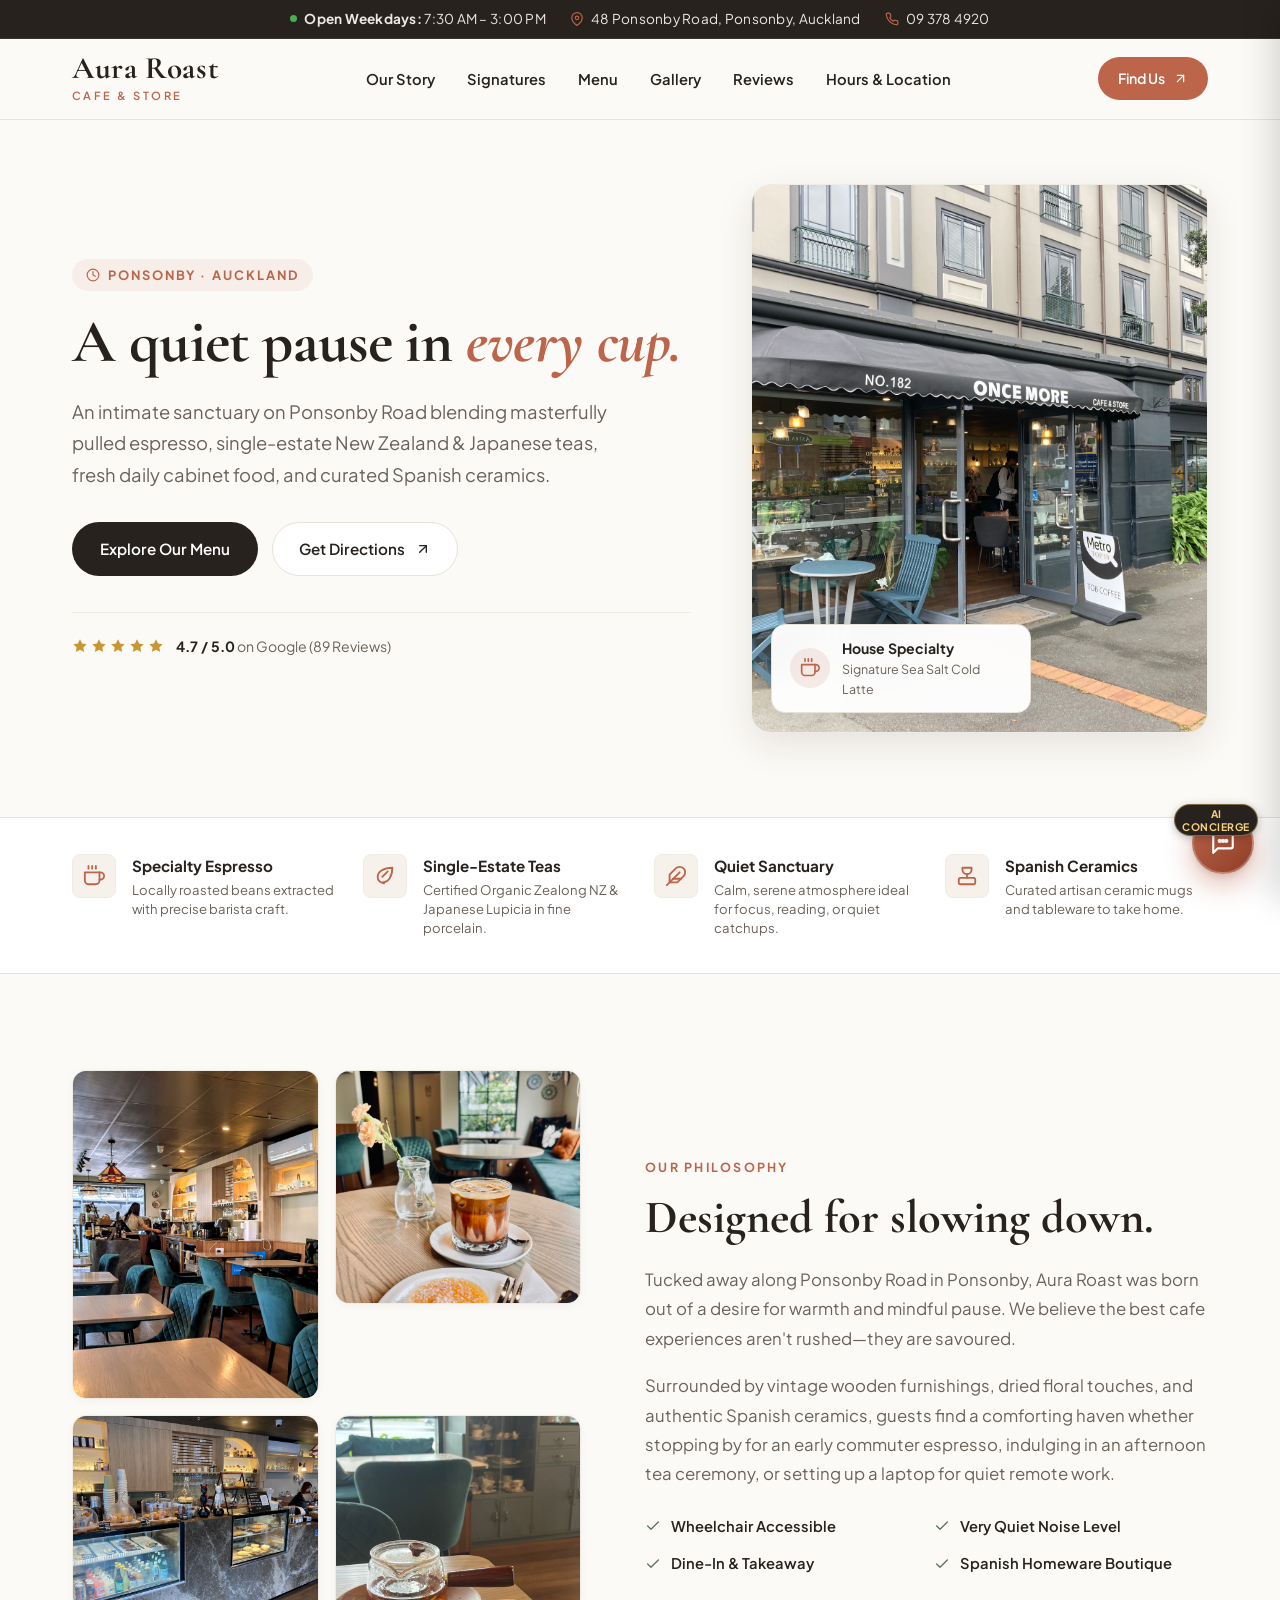
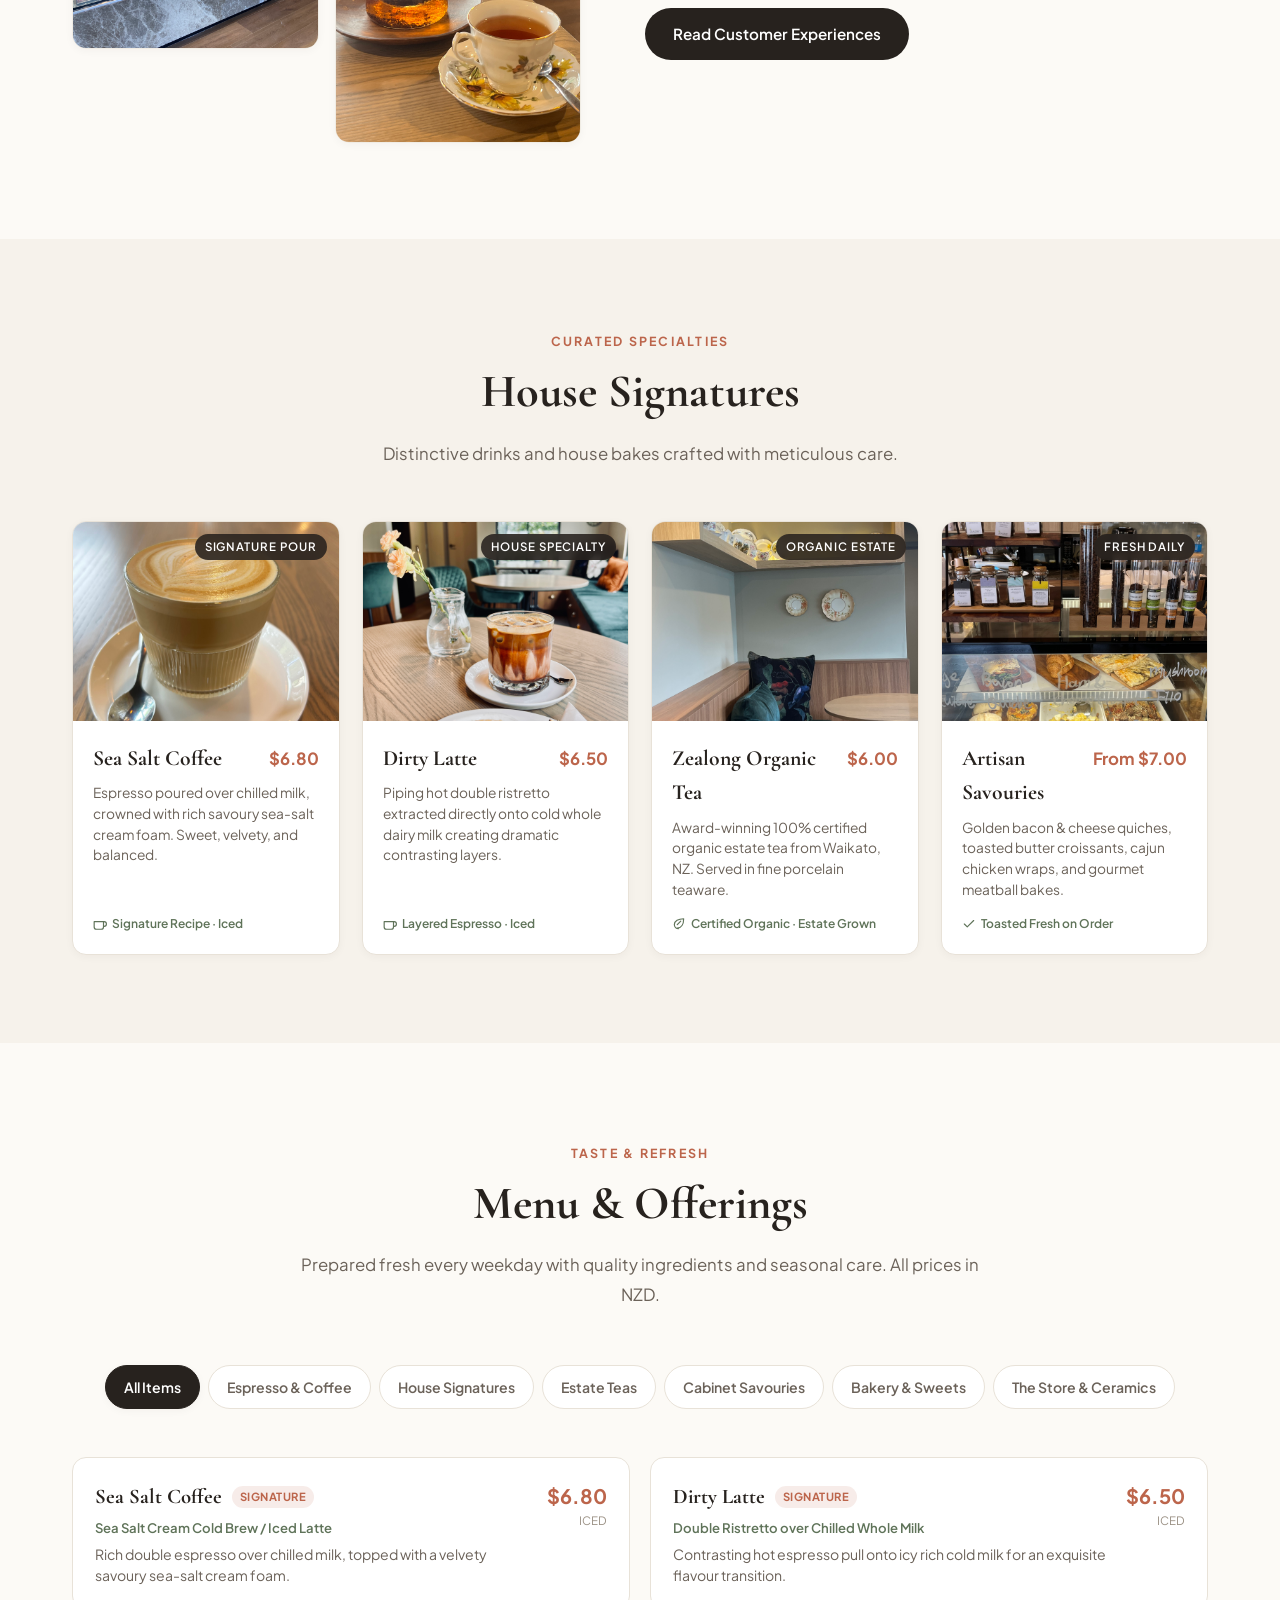
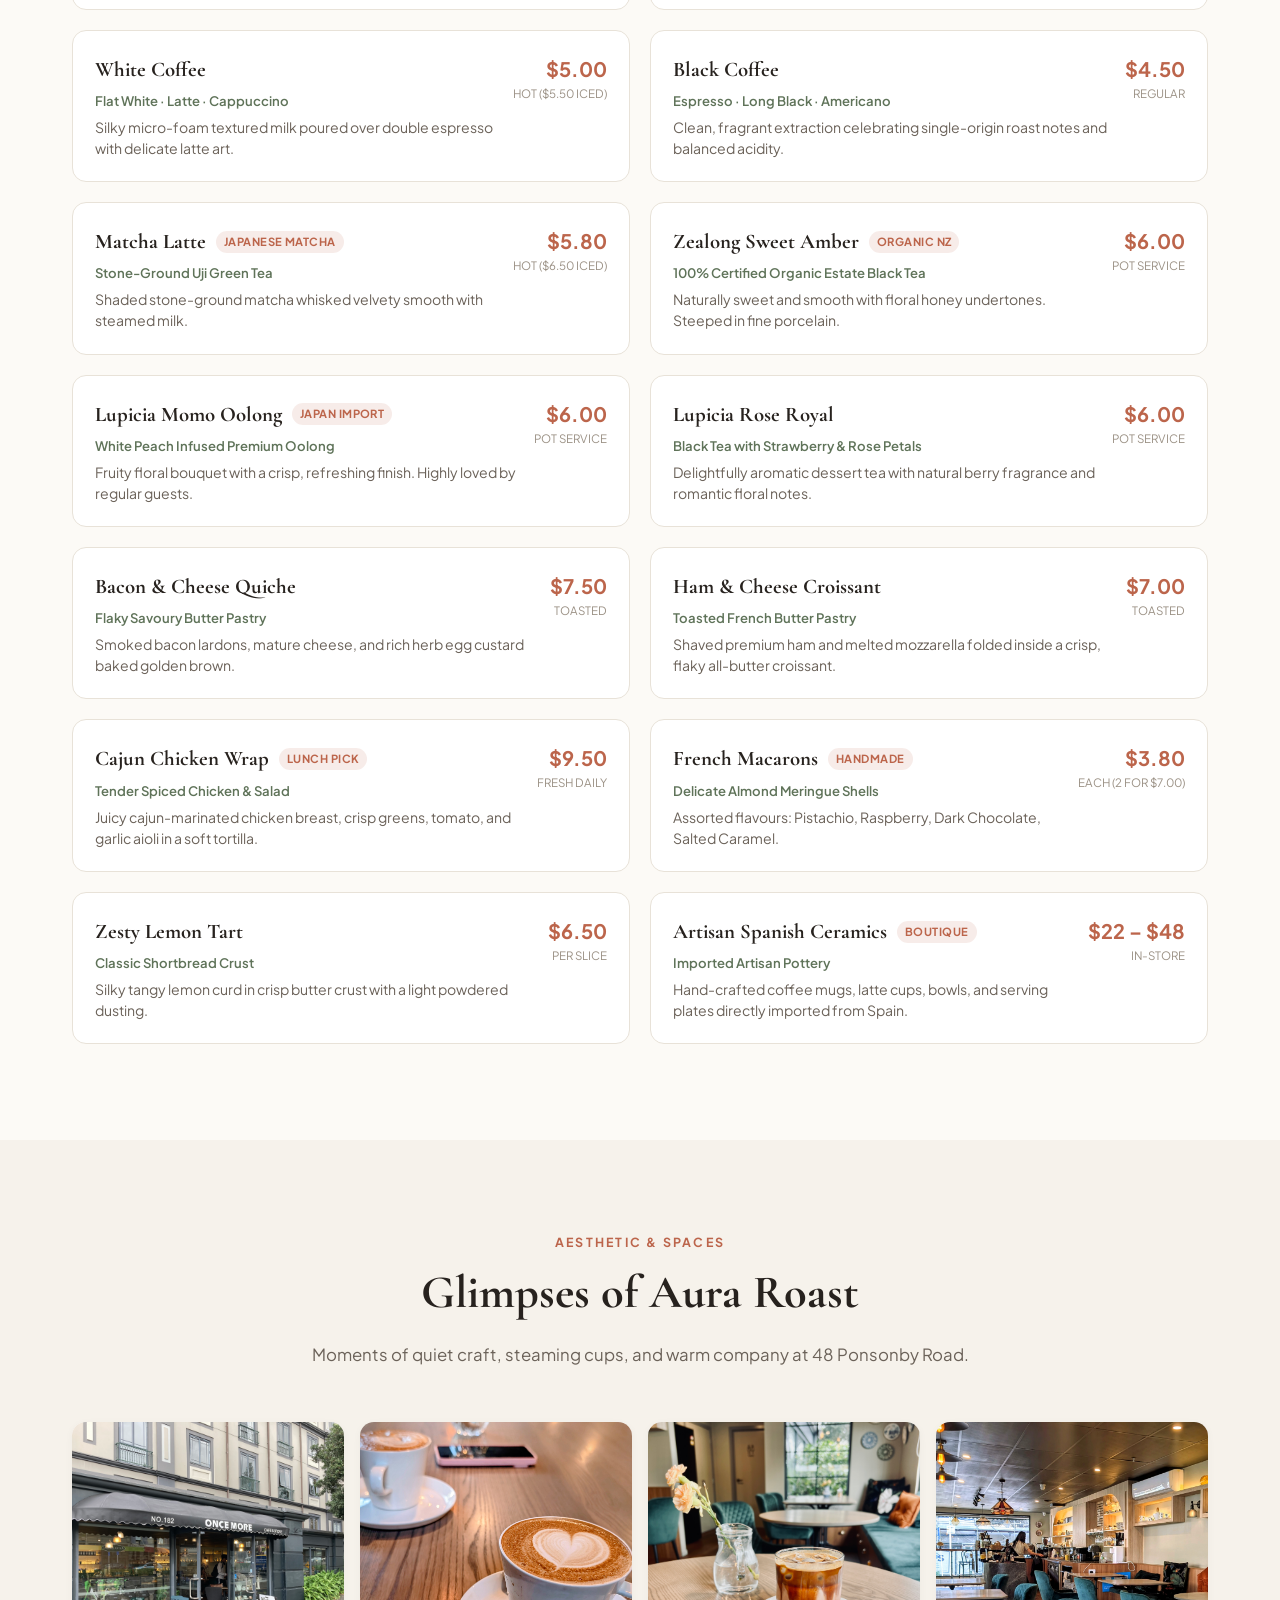
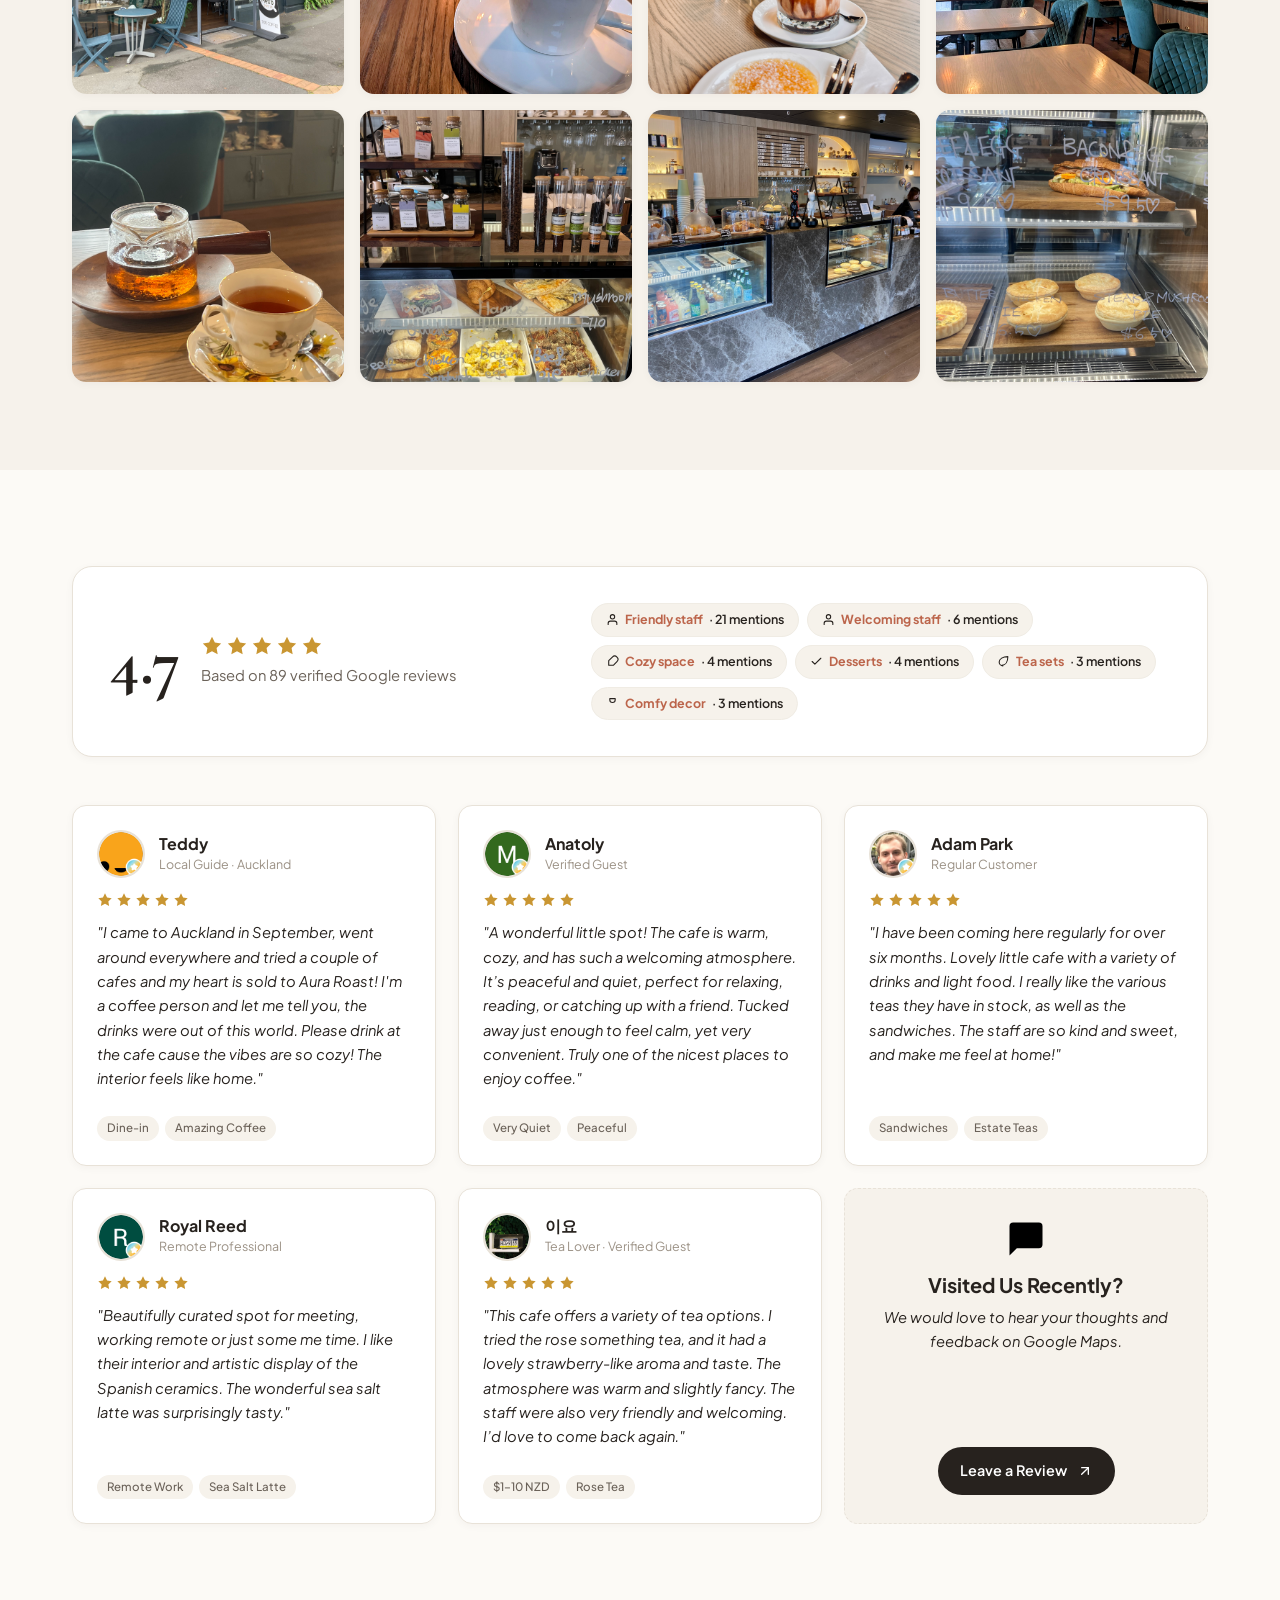
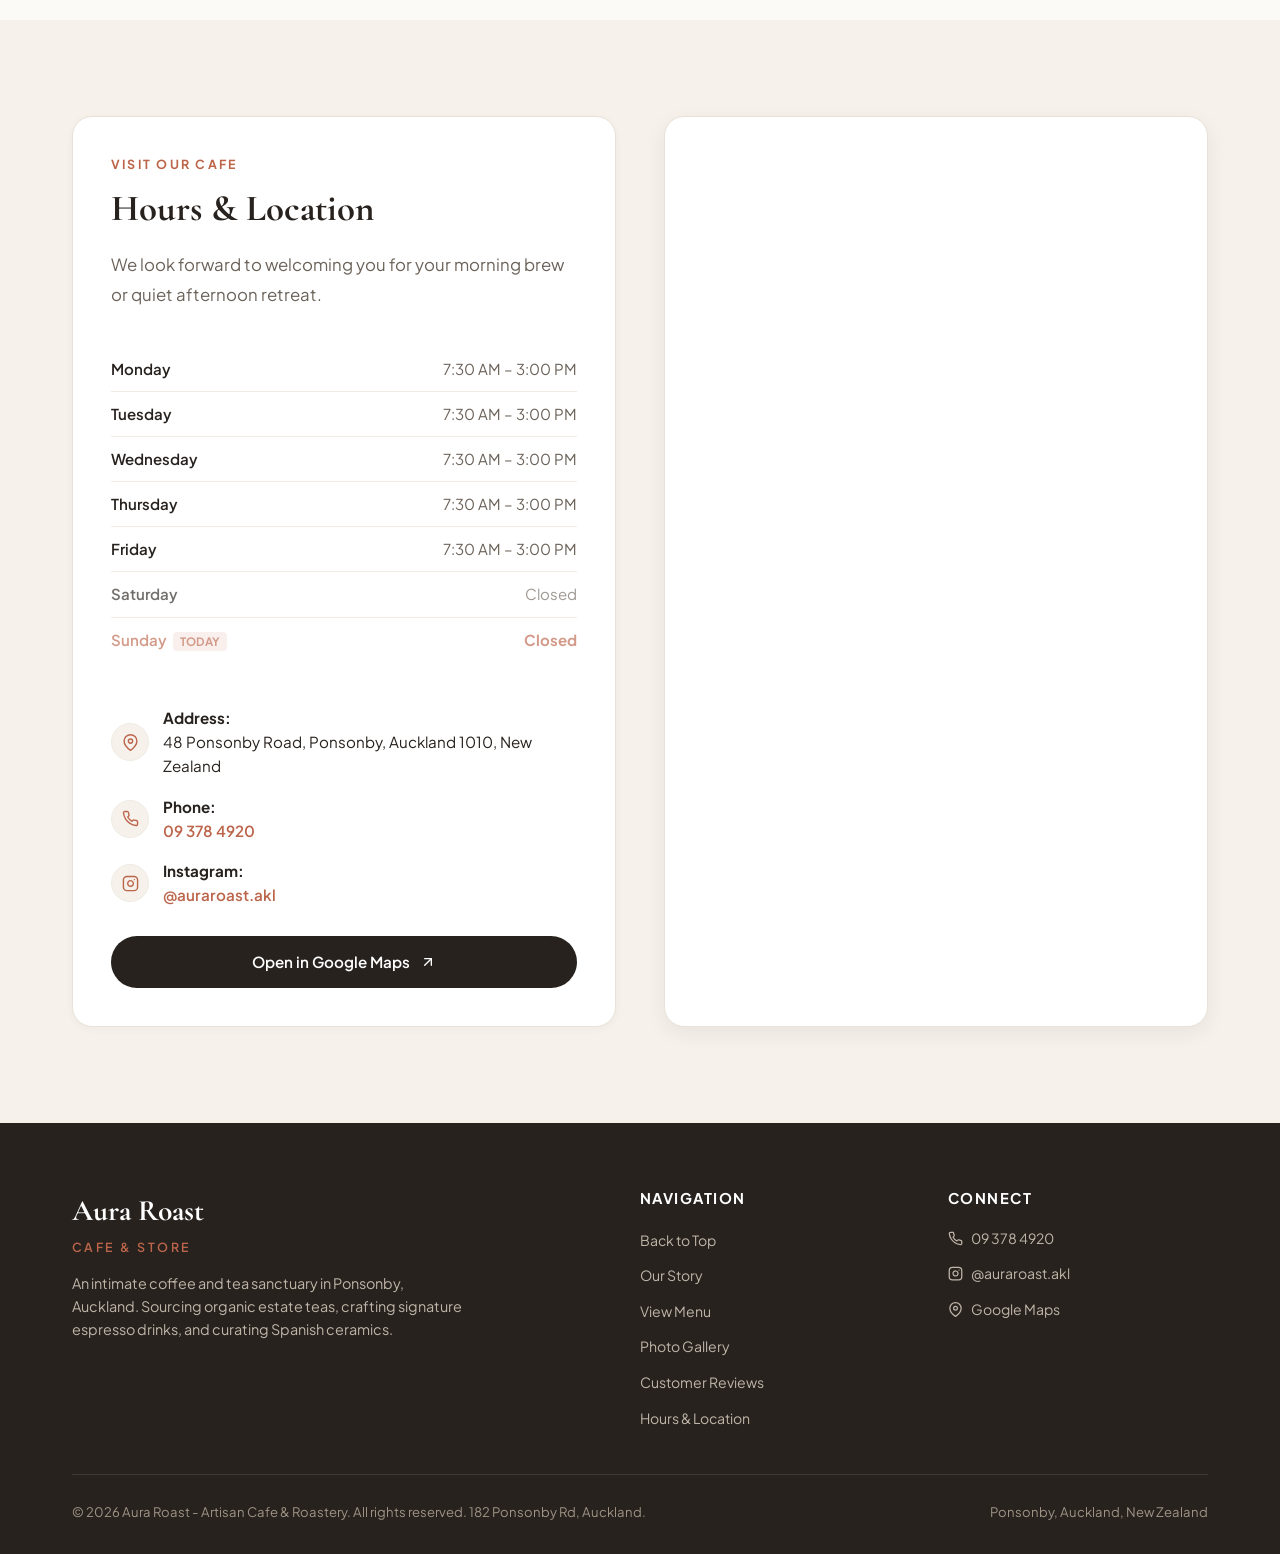
==== commit a17e3dd5: "Rebrand to Aura Roast Cafe & Roastery: update address, phone, Instagram, and embed live AI Barista C" ====
--- a/index.html
+++ b/index.html
@@ -3,43 +3,43 @@
 <head>
   <meta charset="UTF-8">
   <meta name="viewport" content="width=device-width, initial-scale=1.0, maximum-scale=5.0">
-  <title>Once More - Cafe &amp; Store | Specialty Coffee &amp; Fine Tea in Eden Terrace, Auckland</title>
+  <title>Aura Roast - Artisan Cafe &amp; Roastery | Specialty Coffee &amp; Fine Tea in Ponsonby, Auckland</title>
   
   <!-- SEO Meta Tags -->
-  <meta name="description" content="Discover Once More - Cafe &amp; Store in Eden Terrace, Auckland. Specialty espresso, signature sea salt iced coffee, organic Zealong &amp; Lupicia teas, fresh daily cabinet food, and curated Spanish ceramics at 182 Symonds Street.">
-  <meta name="keywords" content="Once More Cafe, Eden Terrace cafe, coffee shop Auckland, Symonds Street cafe, sea salt latte Auckland, Zealong organic tea, Lupicia tea Auckland, Spanish ceramics, quiet cafe study Auckland">
-  <meta name="author" content="Once More - Cafe &amp; Store">
+  <meta name="description" content="Discover Aura Roast - Artisan Cafe &amp; Roastery in Ponsonby, Auckland. Specialty espresso, signature sea salt iced coffee, organic Zealong &amp; Lupicia teas, fresh daily cabinet food, and curated Spanish ceramics at 48 Ponsonby Road.">
+  <meta name="keywords" content="Aura Roast Cafe, Ponsonby cafe, coffee shop Auckland, Ponsonby Road cafe, sea salt latte Auckland, Zealong organic tea, Lupicia tea Auckland, Spanish ceramics, quiet cafe study Auckland">
+  <meta name="author" content="Aura Roast - Artisan Cafe &amp; Roastery">
   <meta name="robots" content="index, follow, max-image-preview:large, max-snippet:-1, max-video-preview:-1">
   <link rel="canonical" href="https://hunter-420.github.io/once_more_cafe/">
   <meta name="theme-color" content="#27221E">
 
   <!-- Geotagging Meta Tags for Local SEO -->
   <meta name="geo.region" content="NZ-AUK">
-  <meta name="geo.placename" content="Eden Terrace, Auckland">
-  <meta name="geo.position" content="-36.863458;174.7613921">
-  <meta name="ICBM" content="-36.863458, 174.7613921">
+  <meta name="geo.placename" content="Ponsonby, Auckland">
+  <meta name="geo.position" content="-36.8576;174.7468">
+  <meta name="ICBM" content="-36.8576, 174.7468">
 
   <!-- Open Graph / Facebook -->
   <meta property="og:type" content="business.business">
-  <meta property="og:site_name" content="Once More - Cafe &amp; Store">
-  <meta property="og:title" content="Once More - Cafe &amp; Store | Specialty Coffee &amp; Fine Tea in Eden Terrace, Auckland">
-  <meta property="og:description" content="An intimate sanctuary in Eden Terrace offering specialty espresso, signature sea salt cold latte, organic estate teas, fresh morning savouries, and curated Spanish ceramics.">
+  <meta property="og:site_name" content="Aura Roast - Artisan Cafe &amp; Roastery">
+  <meta property="og:title" content="Aura Roast - Artisan Cafe &amp; Roastery | Specialty Coffee &amp; Fine Tea in Ponsonby, Auckland">
+  <meta property="og:description" content="An intimate sanctuary in Ponsonby offering specialty espresso, signature sea salt cold latte, organic estate teas, fresh morning savouries, and curated Spanish ceramics.">
   <meta property="og:url" content="https://hunter-420.github.io/once_more_cafe/">
   <meta property="og:image" content="https://hunter-420.github.io/once_more_cafe/images/gallery_01.jpg">
-  <meta property="og:image:alt" content="Once More Cafe exterior on Symonds Street, Eden Terrace, Auckland">
+  <meta property="og:image:alt" content="Aura Roast Cafe exterior on Ponsonby Road, Ponsonby, Auckland">
   <meta property="og:image:width" content="1200">
   <meta property="og:image:height" content="900">
   <meta property="og:locale" content="en_NZ">
-  <meta property="business:contact_data:street_address" content="182 Symonds Street">
-  <meta property="business:contact_data:locality" content="Eden Terrace">
+  <meta property="business:contact_data:street_address" content="48 Ponsonby Road">
+  <meta property="business:contact_data:locality" content="Ponsonby">
   <meta property="business:contact_data:region" content="Auckland">
-  <meta property="business:contact_data:postal_code" content="1010">
+  <meta property="business:contact_data:postal_code" content="1011">
   <meta property="business:contact_data:country_name" content="New Zealand">
 
   <!-- Twitter Card -->
   <meta name="twitter:card" content="summary_large_image">
-  <meta name="twitter:title" content="Once More - Cafe &amp; Store | Specialty Coffee &amp; Fine Tea">
-  <meta name="twitter:description" content="An intimate sanctuary in Eden Terrace offering specialty espresso, signature sea salt cold latte, organic estate teas, fresh morning savouries, and curated Spanish ceramics.">
+  <meta name="twitter:title" content="Aura Roast - Artisan Cafe &amp; Roastery | Specialty Coffee &amp; Fine Tea">
+  <meta name="twitter:description" content="An intimate sanctuary in Ponsonby offering specialty espresso, signature sea salt cold latte, organic estate teas, fresh morning savouries, and curated Spanish ceramics.">
   <meta name="twitter:image" content="https://hunter-420.github.io/once_more_cafe/images/gallery_01.jpg">
 
   <!-- Google Web Fonts Preconnect & Load -->
@@ -58,15 +58,15 @@
       {
         "@type": ["CafeOrCoffeeShop", "Store"],
         "@id": "https://maps.app.goo.gl/sYgYipkAPVMcbTCM9#cafe",
-        "name": "Once More - Cafe & Store",
-        "alternateName": "Once More Cafe",
-        "description": "An intimate sanctuary in Eden Terrace, Auckland offering specialty espresso, signature sea salt coffee, certified organic Zealong NZ & Lupicia Japanese teas, daily fresh cabinet savouries, fine French macarons, and curated artisan Spanish ceramics.",
+        "name": "Aura Roast - Artisan Cafe & Roastery",
+        "alternateName": "Aura Roast Cafe",
+        "description": "An intimate sanctuary in Ponsonby, Auckland offering specialty espresso, signature sea salt coffee, certified organic Zealong NZ & Lupicia Japanese teas, daily fresh cabinet savouries, fine French macarons, and curated artisan Spanish ceramics.",
         "url": "https://maps.app.goo.gl/sYgYipkAPVMcbTCM9",
         "sameAs": [
-          "https://www.instagram.com/once_more_nz/",
+          "https://www.instagram.com/auraroast.akl/",
           "https://maps.app.goo.gl/sYgYipkAPVMcbTCM9"
         ],
-        "telephone": "+64 210 849 8991",
+        "telephone": "+64 9 378 4920",
         "priceRange": "$",
         "currenciesAccepted": "NZD",
         "paymentAccepted": "Cash, Credit Card, EFTPOS, Contactless",
@@ -79,10 +79,10 @@
         ],
         "address": {
           "@type": "PostalAddress",
-          "streetAddress": "182 Symonds Street",
-          "addressLocality": "Eden Terrace",
+          "streetAddress": "48 Ponsonby Road",
+          "addressLocality": "Ponsonby",
           "addressRegion": "Auckland",
-          "postalCode": "1010",
+          "postalCode": "1011",
           "addressCountry": "NZ"
         },
         "geo": {
@@ -134,7 +134,7 @@
         ],
         "hasMenu": {
           "@type": "Menu",
-          "name": "Once More Offerings",
+          "name": "Aura Roast Offerings",
           "hasMenuSection": [
             {
               "@type": "MenuSection",
@@ -193,11 +193,11 @@
       </div>
       <div class="top-bar-item">
         <svg class="svg-icon stroke" viewBox="0 0 24 24" aria-hidden="true"><path d="M21 10c0 7-9 13-9 13s-9-6-9-13a9 9 0 0 1 18 0z"></path><circle cx="12" cy="10" r="3"></circle></svg>
-        <span>182 Symonds Street, Eden Terrace, Auckland</span>
+        <span>48 Ponsonby Road, Ponsonby, Auckland</span>
       </div>
       <div class="top-bar-item">
         <svg class="svg-icon stroke" viewBox="0 0 24 24" aria-hidden="true"><path d="M22 16.92v3a2 2 0 0 1-2.18 2 19.79 19.79 0 0 1-8.63-3.07 19.5 19.5 0 0 1-6-6 19.79 19.79 0 0 1-3.07-8.67A2 2 0 0 1 4.11 2h3a2 2 0 0 1 2 1.72 12.84 12.84 0 0 0 .7 2.81 2 2 0 0 1-.45 2.11L8.09 9.91a16 16 0 0 0 6 6l1.27-1.27a2 2 0 0 1 2.11-.45 12.84 12.84 0 0 0 2.81.7A2 2 0 0 1 22 16.92z"></path></svg>
-        <a href="tel:+642108498991" aria-label="Call Once More at 0210 849 8991">0210 849 8991</a>
+        <a href="tel:+6493784920" aria-label="Call Aura Roast at 09 378 4920">09 378 4920</a>
       </div>
     </div>
   </aside>
@@ -205,8 +205,8 @@
   <!-- Navigation Bar -->
   <header class="navbar" role="banner">
     <div class="container nav-container">
-      <a href="#hero" class="brand-logo" aria-label="Once More Cafe &amp; Store - Home">
-        <span class="brand-name">Once More</span>
+      <a href="#hero" class="brand-logo" aria-label="Aura Roast Cafe &amp; Roastery - Home">
+        <span class="brand-name">Aura Roast</span>
         <span class="brand-sub">Cafe &amp; Store</span>
       </a>
 
@@ -224,7 +224,7 @@
 
       <!-- Navigation Actions -->
       <div class="nav-actions">
-        <a href="https://maps.app.goo.gl/sYgYipkAPVMcbTCM9" target="_blank" rel="noopener noreferrer" class="nav-cta-btn" aria-label="Find Once More on Google Maps">
+        <a href="https://maps.app.goo.gl/sYgYipkAPVMcbTCM9" target="_blank" rel="noopener noreferrer" class="nav-cta-btn" aria-label="Find Aura Roast on Google Maps">
           <span>Find Us</span>
           <svg class="svg-icon stroke" viewBox="0 0 24 24" aria-hidden="true"><line x1="7" y1="17" x2="17" y2="7"></line><polyline points="7 7 17 7 17 17"></polyline></svg>
         </a>
@@ -242,7 +242,7 @@
   <aside class="mobile-nav-drawer" id="mobileNavDrawer" role="dialog" aria-modal="true" aria-label="Navigation Menu">
     <div class="mobile-drawer-header">
       <div class="brand-logo">
-        <span class="brand-name" style="font-size: 1.5rem;">Once More</span>
+        <span class="brand-name" style="font-size: 1.5rem;">Aura Roast</span>
         <span class="brand-sub">Cafe &amp; Store</span>
       </div>
       <button class="mobile-drawer-close" id="mobileDrawerClose" aria-label="Close Navigation Menu">
@@ -262,8 +262,8 @@
 
     <div class="mobile-drawer-footer">
       <div><strong>Weekdays:</strong> 7:30 AM – 3:00 PM</div>
-      <div>182 Symonds Street, Eden Terrace</div>
-      <a href="tel:+642108498991" style="color: var(--color-accent-terracotta); font-weight: 600;">0210 849 8991</a>
+      <div>48 Ponsonby Road, Ponsonby</div>
+      <a href="tel:+6493784920" style="color: var(--color-accent-terracotta); font-weight: 600;">09 378 4920</a>
     </div>
   </aside>
 
@@ -276,7 +276,7 @@
         <div class="hero-content">
           <div class="hero-kicker">
             <svg class="svg-icon stroke" viewBox="0 0 24 24" aria-hidden="true"><circle cx="12" cy="12" r="10"></circle><polyline points="12 6 12 12 16 14"></polyline></svg>
-            <span>Eden Terrace · Auckland</span>
+            <span>Ponsonby · Auckland</span>
           </div>
 
           <h1 class="hero-title" id="hero-title">
@@ -284,7 +284,7 @@
           </h1>
 
           <p class="hero-lead">
-            An intimate sanctuary on Symonds Street blending masterfully pulled espresso, single-estate New Zealand &amp; Japanese teas, fresh daily cabinet food, and curated Spanish ceramics.
+            An intimate sanctuary on Ponsonby Road blending masterfully pulled espresso, single-estate New Zealand &amp; Japanese teas, fresh daily cabinet food, and curated Spanish ceramics.
           </p>
 
           <div class="hero-actions">
@@ -317,7 +317,7 @@
           <div class="hero-main-card">
             <img 
               src="images/gallery_01.jpg" 
-              alt="Once More Cafe storefront entrance on Symonds Street in Eden Terrace Auckland"
+              alt="Aura Roast Cafe storefront entrance on Ponsonby Road in Ponsonby Auckland"
               width="600"
               height="720"
               fetchpriority="high"
@@ -390,7 +390,7 @@
           <div class="mosaic-img-box tall">
             <img 
               src="images/gallery_04.jpg" 
-              alt="Warm wooden counter and espresso machine inside Once More Cafe" 
+              alt="Warm wooden counter and espresso machine inside Aura Roast Cafe" 
               loading="lazy"
             >
           </div>
@@ -421,7 +421,7 @@
           <span class="section-label">OUR PHILOSOPHY</span>
           <h2 class="section-heading" id="story-heading">Designed for slowing down.</h2>
           <p class="story-text">
-            Tucked away along Symonds Street in Eden Terrace, Once More was born out of a desire for warmth and mindful pause. We believe the best cafe experiences aren't rushed—they are savoured.
+            Tucked away along Ponsonby Road in Ponsonby, Aura Roast was born out of a desire for warmth and mindful pause. We believe the best cafe experiences aren't rushed—they are savoured.
           </p>
           <p class="story-text">
             Surrounded by vintage wooden furnishings, dried floral touches, and authentic Spanish ceramics, guests find a comforting haven whether stopping by for an early commuter espresso, indulging in an afternoon tea ceremony, or setting up a laptop for quiet remote work.
@@ -816,14 +816,14 @@
       <div class="container">
         <div class="section-header-center">
           <span class="section-label">AESTHETIC &amp; SPACES</span>
-          <h2 class="section-heading" id="gallery-heading">Glimpses of Once More</h2>
-          <p class="story-text">Moments of quiet craft, steaming cups, and warm company at 182 Symonds Street.</p>
+          <h2 class="section-heading" id="gallery-heading">Glimpses of Aura Roast</h2>
+          <p class="story-text">Moments of quiet craft, steaming cups, and warm company at 48 Ponsonby Road.</p>
         </div>
 
         <div class="gallery-grid">
           <figure class="gallery-card">
-            <img src="images/gallery_01.jpg" alt="Storefront and welcoming entrance of Once More Cafe on Symonds Street" loading="lazy">
-            <figcaption class="gallery-overlay"><span class="gallery-caption">Symonds St Entrance</span></figcaption>
+            <img src="images/gallery_01.jpg" alt="Storefront and welcoming entrance of Aura Roast Cafe on Ponsonby Road" loading="lazy">
+            <figcaption class="gallery-overlay"><span class="gallery-caption">Ponsonby Rd Entrance</span></figcaption>
           </figure>
 
           <figure class="gallery-card">
@@ -928,7 +928,7 @@
               <svg class="star-icon" viewBox="0 0 24 24" aria-hidden="true"><path d="M12 2l3.09 6.26L22 9.27l-5 4.87 1.18 6.88L12 17.77l-6.18 3.25L7 14.14 2 9.27l6.91-1.01L12 2z"></path></svg>
             </div>
             <p class="review-quote">
-              "I came to Auckland in September, went around everywhere and tried a couple of cafes and my heart is sold to Once More! I'm a coffee person and let me tell you, the drinks were out of this world. Please drink at the cafe cause the vibes are so cozy! The interior feels like home."
+              "I came to Auckland in September, went around everywhere and tried a couple of cafes and my heart is sold to Aura Roast! I'm a coffee person and let me tell you, the drinks were out of this world. Please drink at the cafe cause the vibes are so cozy! The interior feels like home."
             </p>
             <div class="review-chips">
               <span class="review-badge">Dine-in</span>
@@ -1099,7 +1099,7 @@
               </div>
               <div>
                 <strong>Address:</strong><br>
-                182 Symonds Street, Eden Terrace, Auckland 1010, New Zealand
+                48 Ponsonby Road, Ponsonby, Auckland 1010, New Zealand
               </div>
             </div>
 
@@ -1109,7 +1109,7 @@
               </div>
               <div>
                 <strong>Phone:</strong><br>
-                <a href="tel:+642108498991" style="color: var(--color-accent-terracotta); font-weight: 600;">0210 849 8991</a>
+                <a href="tel:+6493784920" style="color: var(--color-accent-terracotta); font-weight: 600;">09 378 4920</a>
               </div>
             </div>
 
@@ -1119,7 +1119,7 @@
               </div>
               <div>
                 <strong>Instagram:</strong><br>
-                <a href="https://www.instagram.com/once_more_nz/" target="_blank" rel="noopener noreferrer" style="color: var(--color-accent-terracotta); font-weight: 600;">@once_more_nz</a>
+                <a href="https://www.instagram.com/auraroast.akl/" target="_blank" rel="noopener noreferrer" style="color: var(--color-accent-terracotta); font-weight: 600;">@auraroast.akl</a>
               </div>
             </div>
           </div>
@@ -1135,7 +1135,7 @@
         <!-- Live Google Map Embed -->
         <div class="map-container">
           <iframe 
-            title="Interactive Google Map of Once More Cafe location at 182 Symonds Street Auckland"
+            title="Interactive Google Map of Aura Roast Cafe location at 48 Ponsonby Road Auckland"
             src="https://maps.google.com/maps?q=-36.863458,174.7613921&hl=en&z=17&output=embed"
             loading="lazy" 
             referrerpolicy="no-referrer-when-downgrade">
@@ -1151,10 +1151,10 @@
     <div class="container">
       <div class="footer-grid">
         <div>
-          <div class="footer-brand-title">Once More</div>
+          <div class="footer-brand-title">Aura Roast</div>
           <div class="footer-brand-sub">Cafe &amp; Store</div>
           <p class="footer-brand-desc">
-            An intimate coffee and tea sanctuary in Eden Terrace, Auckland. Sourcing organic estate teas, crafting signature espresso drinks, and curating Spanish ceramics.
+            An intimate coffee and tea sanctuary in Ponsonby, Auckland. Sourcing organic estate teas, crafting signature espresso drinks, and curating Spanish ceramics.
           </p>
         </div>
 
@@ -1174,15 +1174,15 @@
           <h2 class="footer-col-title">Connect</h2>
           <ul class="footer-links">
             <li>
-              <a href="tel:+642108498991">
+              <a href="tel:+6493784920">
                 <svg class="svg-icon stroke" style="width: 15px; height: 15px;" viewBox="0 0 24 24" aria-hidden="true"><path d="M22 16.92v3a2 2 0 0 1-2.18 2 19.79 19.79 0 0 1-8.63-3.07 19.5 19.5 0 0 1-6-6 19.79 19.79 0 0 1-3.07-8.67A2 2 0 0 1 4.11 2h3a2 2 0 0 1 2 1.72 12.84 12.84 0 0 0 .7 2.81 2 2 0 0 1-.45 2.11L8.09 9.91a16 16 0 0 0 6 6l1.27-1.27a2 2 0 0 1 2.11-.45 12.84 12.84 0 0 0 2.81.7A2 2 0 0 1 22 16.92z"></path></svg>
-                <span>0210 849 8991</span>
+                <span>09 378 4920</span>
               </a>
             </li>
             <li>
-              <a href="https://www.instagram.com/once_more_nz/" target="_blank" rel="noopener noreferrer">
+              <a href="https://www.instagram.com/auraroast.akl/" target="_blank" rel="noopener noreferrer">
                 <svg class="svg-icon stroke" style="width: 15px; height: 15px;" viewBox="0 0 24 24" aria-hidden="true"><rect x="2" y="2" width="20" height="20" rx="5" ry="5"></rect><path d="M16 11.37A4 4 0 1 1 12.63 8 4 4 0 0 1 16 11.37z"></path><line x1="17.5" y1="6.5" x2="17.51" y2="6.5"></line></svg>
-                <span>@once_more_nz</span>
+                <span>@auraroast.akl</span>
               </a>
             </li>
             <li>
@@ -1196,8 +1196,8 @@
       </div>
 
       <div class="footer-bottom">
-        <div>&copy; 2026 Once More - Cafe &amp; Store. All rights reserved. 182 Symonds St, Auckland.</div>
-        <div>Eden Terrace, Auckland, New Zealand</div>
+        <div>&copy; 2026 Aura Roast - Artisan Cafe &amp; Roastery. All rights reserved. 182 Ponsonby Rd, Auckland.</div>
+        <div>Ponsonby, Auckland, New Zealand</div>
       </div>
     </div>
   </footer>
@@ -1286,5 +1286,174 @@
       });
     });
   </script>
+
+  <!-- ==========================================================================
+       AI Barista Customer Concierge Widget
+       ========================================================================== -->
+  <div class="ai-concierge-container" id="aiConciergeContainer">
+    <!-- Floating Trigger Button -->
+    <button class="ai-concierge-toggle" id="aiConciergeToggle" aria-label="Open Aura AI Barista Concierge">
+      <span class="ai-sparkle-badge">AI Concierge</span>
+      <svg class="chat-icon" width="26" height="26" viewBox="0 0 24 24" fill="none" stroke="currentColor" stroke-width="2" stroke-linecap="round" stroke-linejoin="round">
+        <path d="M21 15a2 2 0 0 1-2 2H7l-4 4V5a2 2 0 0 1 2-2h14a2 2 0 0 1 2 2z"></path>
+        <circle cx="9" cy="10" r="1" fill="currentColor"></circle>
+        <circle cx="12" cy="10" r="1" fill="currentColor"></circle>
+        <circle cx="15" cy="10" r="1" fill="currentColor"></circle>
+      </svg>
+      <svg class="close-icon" width="24" height="24" viewBox="0 0 24 24" fill="none" stroke="currentColor" stroke-width="2" stroke-linecap="round" stroke-linejoin="round">
+        <line x1="18" y1="6" x2="6" y2="18"></line>
+        <line x1="6" y1="6" x2="18" y2="18"></line>
+      </svg>
+    </button>
+
+    <!-- Floating Chat Window -->
+    <div class="ai-chat-window" id="aiChatWindow" role="dialog" aria-modal="true" aria-labelledby="aiChatTitle">
+      <div class="ai-chat-header">
+        <div class="ai-header-profile">
+          <div class="ai-avatar-wrap">
+            <span class="ai-avatar-emoji">☕</span>
+            <span class="ai-online-status" title="Barista Concierge Online"></span>
+          </div>
+          <div class="ai-header-info">
+            <h3 id="aiChatTitle">Aura AI Concierge</h3>
+            <span class="ai-header-subtitle">Artisan Barista Assistant · 48 Ponsonby Rd</span>
+          </div>
+        </div>
+        <button class="ai-header-close" id="aiChatClose" aria-label="Close Assistant">
+          <svg width="20" height="20" viewBox="0 0 24 24" fill="none" stroke="currentColor" stroke-width="2"><line x1="18" y1="6" x2="6" y2="18"></line><line x1="6" y1="6" x2="18" y2="18"></line></svg>
+        </button>
+      </div>
+
+      <div class="ai-chat-body" id="aiChatBody">
+        <div class="ai-msg ai-msg-bot">
+          <div class="ai-msg-bubble">
+            <p><strong>Kia ora! 👋 Welcome to Aura Roast.</strong></p>
+            <p>I am your digital barista concierge. Ask me anything about our single-origin roasts, daily cabinet bakery, opening hours, or table bookings!</p>
+          </div>
+        </div>
+        <div class="ai-quick-suggestions" id="aiQuickSuggestions">
+          <button type="button" class="ai-chip-btn" data-query="hours">🕒 Opening Hours &amp; Location</button>
+          <button type="button" class="ai-chip-btn" data-query="coffee">☕ Signature Brews &amp; Coffee</button>
+          <button type="button" class="ai-chip-btn" data-query="food">🥐 Dietary &amp; Food Options</button>
+          <button type="button" class="ai-chip-btn" data-query="reserve">📅 Book a Table</button>
+        </div>
+      </div>
+
+      <form class="ai-chat-form" id="aiChatForm">
+        <input type="text" id="aiChatInput" class="ai-chat-input" placeholder="Ask a question..." autocomplete="off" aria-label="Ask Aura AI Concierge">
+        <button type="submit" class="ai-chat-send" aria-label="Send Message">
+          <svg width="18" height="18" viewBox="0 0 24 24" fill="none" stroke="currentColor" stroke-width="2" stroke-linecap="round" stroke-linejoin="round">
+            <line x1="22" y1="2" x2="11" y2="13"></line>
+            <polygon points="22 2 15 22 11 13 2 9 22 2"></polygon>
+          </svg>
+        </button>
+      </form>
+    </div>
+  </div>
+
+  <script>
+    // Aura AI Concierge Logic
+    document.addEventListener('DOMContentLoaded', () => {
+      const container = document.getElementById('aiConciergeContainer');
+      const toggleBtn = document.getElementById('aiConciergeToggle');
+      const closeBtn = document.getElementById('aiChatClose');
+      const chatBody = document.getElementById('aiChatBody');
+      const chatForm = document.getElementById('aiChatForm');
+      const chatInput = document.getElementById('aiChatInput');
+      const chipBtns = document.querySelectorAll('.ai-chip-btn');
+
+      if (!container || !toggleBtn) return;
+
+      const toggleChat = () => {
+        container.classList.toggle('active');
+        if (container.classList.contains('active')) {
+          chatInput.focus();
+        }
+      };
+
+      toggleBtn.addEventListener('click', toggleChat);
+      if (closeBtn) closeBtn.addEventListener('click', toggleChat);
+
+      const knowledgeBase = {
+        hours: "Our operating hours at <strong>48 Ponsonby Road</strong>:<br>• <strong>Mon – Fri:</strong> 7:30 AM – 3:00 PM<br>• <strong>Sat – Sun:</strong> 8:00 AM – 3:30 PM<br><em>Espresso bar & fresh cabinet food ready daily from 7:30 AM!</em>",
+        coffee: "Our roastery craft specialties include:<br>• <strong>Signature Sea Salt Iced Cream Latte</strong> ($8.50) — Our #1 house favourite!<br>• <strong>Single-Origin Ethiopian Guji Batch Brew</strong> ($6.00)<br>• <strong>Artisan Flat White & Espresso</strong> with Oat/Macadamia milk options<br>• <strong>Zealong Organic NZ Loose-Leaf Teas</strong> ($6.50)",
+        food: "Baked fresh every morning in our Ponsonby kitchen:<br>• <strong>Gluten-Free:</strong> Almond Citrus Polenta Cake ($7.50)<br>• <strong>Vegan:</strong> Avocado & Charred Corn Sourdough Toastie ($14.50)<br>• <strong>Savouries:</strong> Spinach & Feta Danish, Free-range Pork & Herb Rolls<br>• <strong>Sweet:</strong> Artisanal French Macarons & Cinnamon Brioche",
+        reserve: "We would love to host you! You can reserve a table by calling us at <strong>09 378 4920</strong> or reply right here with your <strong>Name, Party Size, and Desired Date & Time</strong>, and I will confirm your table!"
+      };
+
+      const appendMessage = (sender, htmlContent) => {
+        const msgDiv = document.createElement('div');
+        msgDiv.className = 'ai-msg ai-msg-' + sender;
+        const bubble = document.createElement('div');
+        bubble.className = 'ai-msg-bubble';
+        bubble.innerHTML = htmlContent;
+        msgDiv.appendChild(bubble);
+        chatBody.appendChild(msgDiv);
+        chatBody.scrollTop = chatBody.scrollHeight;
+      };
+
+      const showTypingIndicator = () => {
+        const typingDiv = document.createElement('div');
+        typingDiv.className = 'ai-msg ai-msg-bot ai-typing-wrapper';
+        typingDiv.innerHTML = '<div class="ai-typing-indicator"><span class="ai-typing-dot"></span><span class="ai-typing-dot"></span><span class="ai-typing-dot"></span></div>';
+        chatBody.appendChild(typingDiv);
+        chatBody.scrollTop = chatBody.scrollHeight;
+        return typingDiv;
+      };
+
+      const processResponse = (userText) => {
+        const text = userText.toLowerCase();
+        let reply = '';
+
+        if (text.includes('hour') || text.includes('time') || text.includes('open') || text.includes('close')) {
+          reply = knowledgeBase.hours;
+        } else if (text.includes('coffee') || text.includes('drink') || text.includes('latte') || text.includes('roast') || text.includes('brew') || text.includes('tea')) {
+          reply = knowledgeBase.coffee;
+        } else if (text.includes('food') || text.includes('vegan') || text.includes('gluten') || text.includes('gf') || text.includes('eat') || text.includes('pastry') || text.includes('menu')) {
+          reply = knowledgeBase.food;
+        } else if (text.includes('book') || text.includes('reserv') || text.includes('table')) {
+          reply = knowledgeBase.reserve;
+        } else if (text.includes('wifi') || text.includes('study') || text.includes('work') || text.includes('laptop')) {
+          reply = "Yes! We provide complimentary ultra-fast fiber Wi-Fi and quiet booth seating with power points along our Ponsonby Rd windows. Perfect for remote work and quiet reading!";
+        } else if (text.includes('dog') || text.includes('pet')) {
+          reply = "We love dogs! 🐾 Dogs are warmly welcome on our sheltered, sunlit outdoor patio at 48 Ponsonby Road. Complimentary fresh water bowls and house treats provided!";
+        } else if (text.includes('parking') || text.includes('car') || text.includes('drive')) {
+          reply = "Convenient 60-min and 120-min street parking is available directly along Ponsonby Road and adjacent Franklin Road, just a 30-second stroll to our cafe.";
+        } else if (/\d/.test(text) && (text.includes('people') || text.includes('table') || text.includes('pm') || text.includes('am') || text.includes('tomorrow') || text.includes('person') || text.includes('pax'))) {
+          reply = "✅ <strong>Table Booking Saved!</strong><br>We have recorded your reservation request for <strong>48 Ponsonby Road</strong>. Our team will have your table ready with a 15-minute grace window. Need any changes? Feel free to call us at <strong>09 378 4920</strong>!";
+        } else {
+          reply = "Thanks for your message! As your Aura Roast digital concierge, I'm here to help with our single-origin coffees, food menu, hours, or table bookings at 48 Ponsonby Road. You can also reach our team directly at <strong>09 378 4920</strong> or <em>hello@auraroast.co.nz</em>!";
+        }
+
+        const typingEl = showTypingIndicator();
+        setTimeout(() => {
+          typingEl.remove();
+          appendMessage('bot', reply);
+        }, 650);
+      };
+
+      chipBtns.forEach(btn => {
+        btn.addEventListener('click', () => {
+          const query = btn.getAttribute('data-query');
+          appendMessage('user', btn.textContent.trim());
+          const typingEl = showTypingIndicator();
+          setTimeout(() => {
+            typingEl.remove();
+            appendMessage('bot', knowledgeBase[query] || knowledgeBase.hours);
+          }, 500);
+        });
+      });
+
+      chatForm.addEventListener('submit', (e) => {
+        e.preventDefault();
+        const text = chatInput.value.trim();
+        if (!text) return;
+        appendMessage('user', text);
+        chatInput.value = '';
+        processResponse(text);
+      });
+    });
+  </script>
+
 </body>
 </html>
--- a/styles.css
+++ b/styles.css
@@ -1,5 +1,5 @@
 /* ==========================================================================
-   Once More - Cafe & Store | Official Website Stylesheet
+   Aura Roast - Artisan Cafe & Roastery | Official Website Stylesheet
    Modern, Ultra-Responsive, Accessible & SEO-Optimized Design
    ========================================================================== */
 
@@ -1540,3 +1540,361 @@
     font-size: 1.4rem;
   }
 }
+
+
+/* ==========================================================================
+   AI Customer Concierge Widget Styles
+   ========================================================================== */
+.ai-concierge-container {
+  position: fixed;
+  bottom: 26px;
+  right: 26px;
+  z-index: 9995;
+  font-family: var(--font-sans);
+}
+
+.ai-concierge-toggle {
+  width: 62px;
+  height: 62px;
+  border-radius: var(--radius-full);
+  background: linear-gradient(135deg, #BC654B 0%, #8E3E27 100%);
+  color: #FFFFFF;
+  display: flex;
+  align-items: center;
+  justify-content: center;
+  box-shadow: 0 10px 28px rgba(188, 101, 75, 0.45), 0 2px 6px rgba(0,0,0,0.12);
+  transition: transform 0.3s cubic-bezier(0.175, 0.885, 0.32, 1.275), box-shadow 0.3s ease;
+  position: relative;
+  border: 2px solid rgba(255, 255, 255, 0.25);
+}
+
+.ai-concierge-toggle:hover {
+  transform: scale(1.08) translateY(-2px);
+  box-shadow: 0 14px 34px rgba(188, 101, 75, 0.55);
+}
+
+.ai-sparkle-badge {
+  position: absolute;
+  top: -10px;
+  right: -6px;
+  background: #27221E;
+  color: #F8D27C;
+  font-size: 0.65rem;
+  font-weight: 700;
+  text-transform: uppercase;
+  letter-spacing: 0.05em;
+  padding: 2px 7px;
+  border-radius: 999px;
+  border: 1px solid rgba(248, 210, 124, 0.4);
+  box-shadow: 0 2px 8px rgba(0,0,0,0.25);
+  pointer-events: none;
+  animation: pulseBadge 2.4s infinite ease-in-out;
+}
+
+@keyframes pulseBadge {
+  0%, 100% { transform: scale(1); }
+  50% { transform: scale(1.06); }
+}
+
+.ai-concierge-toggle .close-icon {
+  display: none;
+}
+
+.ai-concierge-container.active .ai-concierge-toggle .chat-icon {
+  display: none;
+}
+
+.ai-concierge-container.active .ai-concierge-toggle .close-icon {
+  display: block;
+}
+
+.ai-concierge-container.active .ai-sparkle-badge {
+  display: none;
+}
+
+/* Chat Window */
+.ai-chat-window {
+  position: fixed;
+  bottom: 98px;
+  right: 26px;
+  width: 380px;
+  max-width: calc(100vw - 32px);
+  height: 540px;
+  max-height: calc(100vh - 120px);
+  background: rgba(255, 255, 255, 0.98);
+  backdrop-filter: blur(20px);
+  -webkit-backdrop-filter: blur(20px);
+  border-radius: 20px;
+  border: 1px solid rgba(188, 101, 75, 0.22);
+  box-shadow: 0 20px 50px rgba(39, 34, 30, 0.25), 0 4px 12px rgba(0,0,0,0.06);
+  display: flex;
+  flex-direction: column;
+  overflow: hidden;
+  opacity: 0;
+  transform: translateY(20px) scale(0.96);
+  pointer-events: none;
+  transition: opacity 0.28s ease, transform 0.28s cubic-bezier(0.16, 1, 0.3, 1);
+  z-index: 9996;
+}
+
+.ai-concierge-container.active .ai-chat-window {
+  opacity: 1;
+  transform: translateY(0) scale(1);
+  pointer-events: auto;
+}
+
+/* Header */
+.ai-chat-header {
+  background: #27221E;
+  color: #FFFFFF;
+  padding: 16px 18px;
+  display: flex;
+  align-items: center;
+  justify-content: space-between;
+  border-bottom: 2px solid #BC654B;
+}
+
+.ai-header-profile {
+  display: flex;
+  align-items: center;
+  gap: 12px;
+}
+
+.ai-avatar-wrap {
+  position: relative;
+  width: 40px;
+  height: 40px;
+  border-radius: 50%;
+  background: rgba(255, 255, 255, 0.12);
+  display: flex;
+  align-items: center;
+  justify-content: center;
+  font-size: 1.25rem;
+  border: 1px solid rgba(255, 255, 255, 0.2);
+}
+
+.ai-online-status {
+  position: absolute;
+  bottom: 0;
+  right: 0;
+  width: 11px;
+  height: 11px;
+  background: #34D399;
+  border-radius: 50%;
+  border: 2px solid #27221E;
+  box-shadow: 0 0 6px rgba(52, 211, 153, 0.6);
+}
+
+.ai-header-info h3 {
+  font-family: var(--font-serif);
+  font-size: 1.15rem;
+  font-weight: 600;
+  color: #FFFFFF;
+  margin: 0;
+  line-height: 1.2;
+}
+
+.ai-header-subtitle {
+  font-size: 0.72rem;
+  color: #E8E2D8;
+  opacity: 0.85;
+  display: block;
+  margin-top: 2px;
+}
+
+.ai-header-close {
+  color: #E8E2D8;
+  padding: 6px;
+  border-radius: 50%;
+  display: flex;
+  align-items: center;
+  justify-content: center;
+  transition: background 0.2s, color 0.2s;
+}
+
+.ai-header-close:hover {
+  background: rgba(255, 255, 255, 0.15);
+  color: #FFFFFF;
+}
+
+/* Chat Messages Body */
+.ai-chat-body {
+  flex: 1;
+  padding: 16px;
+  overflow-y: auto;
+  display: flex;
+  flex-direction: column;
+  gap: 12px;
+  background: #FCFAF6;
+}
+
+.ai-chat-body::-webkit-scrollbar {
+  width: 5px;
+}
+
+.ai-chat-body::-webkit-scrollbar-thumb {
+  background: #E8E2D8;
+  border-radius: 4px;
+}
+
+.ai-msg {
+  display: flex;
+  flex-direction: column;
+  max-width: 86%;
+  animation: fadeInMsg 0.25s ease-out;
+}
+
+@keyframes fadeInMsg {
+  from { opacity: 0; transform: translateY(6px); }
+  to { opacity: 1; transform: translateY(0); }
+}
+
+.ai-msg-bot {
+  align-self: flex-start;
+}
+
+.ai-msg-user {
+  align-self: flex-end;
+}
+
+.ai-msg-bubble {
+  padding: 11px 14px;
+  border-radius: 14px;
+  font-size: 0.86rem;
+  line-height: 1.48;
+}
+
+.ai-msg-bot .ai-msg-bubble {
+  background: #FFFFFF;
+  color: #27221E;
+  border: 1px solid #E8E2D8;
+  border-bottom-left-radius: 4px;
+  box-shadow: 0 2px 6px rgba(0,0,0,0.03);
+}
+
+.ai-msg-bot .ai-msg-bubble p + p {
+  margin-top: 6px;
+}
+
+.ai-msg-bot .ai-msg-bubble strong {
+  color: #BC654B;
+}
+
+.ai-msg-user .ai-msg-bubble {
+  background: #BC654B;
+  color: #FFFFFF;
+  border-bottom-right-radius: 4px;
+}
+
+/* Quick Suggestion Chips */
+.ai-quick-suggestions {
+  display: flex;
+  flex-wrap: wrap;
+  gap: 6px;
+  margin-top: 4px;
+}
+
+.ai-chip-btn {
+  background: #FFFFFF;
+  color: #BC654B;
+  border: 1px solid rgba(188, 101, 75, 0.35);
+  font-size: 0.74rem;
+  font-weight: 600;
+  padding: 6px 11px;
+  border-radius: 999px;
+  transition: all 0.2s ease;
+  text-align: left;
+}
+
+.ai-chip-btn:hover {
+  background: #BC654B;
+  color: #FFFFFF;
+  border-color: #BC654B;
+  transform: translateY(-1px);
+}
+
+/* Typing Indicator */
+.ai-typing-indicator {
+  display: flex;
+  align-items: center;
+  gap: 4px;
+  padding: 10px 14px;
+  background: #FFFFFF;
+  border: 1px solid #E8E2D8;
+  border-radius: 14px;
+  border-bottom-left-radius: 4px;
+  width: fit-content;
+}
+
+.ai-typing-dot {
+  width: 6px;
+  height: 6px;
+  background: #BC654B;
+  border-radius: 50%;
+  opacity: 0.6;
+  animation: typingBounce 1.2s infinite ease-in-out;
+}
+
+.ai-typing-dot:nth-child(2) { animation-delay: 0.2s; }
+.ai-typing-dot:nth-child(3) { animation-delay: 0.4s; }
+
+@keyframes typingBounce {
+  0%, 80%, 100% { transform: translateY(0); opacity: 0.4; }
+  40% { transform: translateY(-5px); opacity: 1; }
+}
+
+/* Form Area */
+.ai-chat-form {
+  display: flex;
+  align-items: center;
+  gap: 8px;
+  padding: 12px 14px;
+  background: #FFFFFF;
+  border-top: 1px solid #E8E2D8;
+}
+
+.ai-chat-input {
+  flex: 1;
+  background: #F6F2EB;
+  border: 1px solid #E8E2D8;
+  padding: 10px 14px;
+  border-radius: 999px;
+  font-size: 0.86rem;
+  color: #27221E;
+  outline: none;
+  transition: border-color 0.2s;
+}
+
+.ai-chat-input:focus {
+  border-color: #BC654B;
+  background: #FFFFFF;
+}
+
+.ai-chat-send {
+  width: 38px;
+  height: 38px;
+  border-radius: 50%;
+  background: #BC654B;
+  color: #FFFFFF;
+  display: flex;
+  align-items: center;
+  justify-content: center;
+  transition: background 0.2s, transform 0.15s;
+  flex-shrink: 0;
+}
+
+.ai-chat-send:hover {
+  background: #A5553E;
+  transform: scale(1.05);
+}
+
+@media (max-width: 480px) {
+  .ai-chat-window {
+    bottom: 88px;
+    right: 12px;
+    left: 12px;
+    width: auto;
+    max-width: none;
+    height: 480px;
+  }
+}
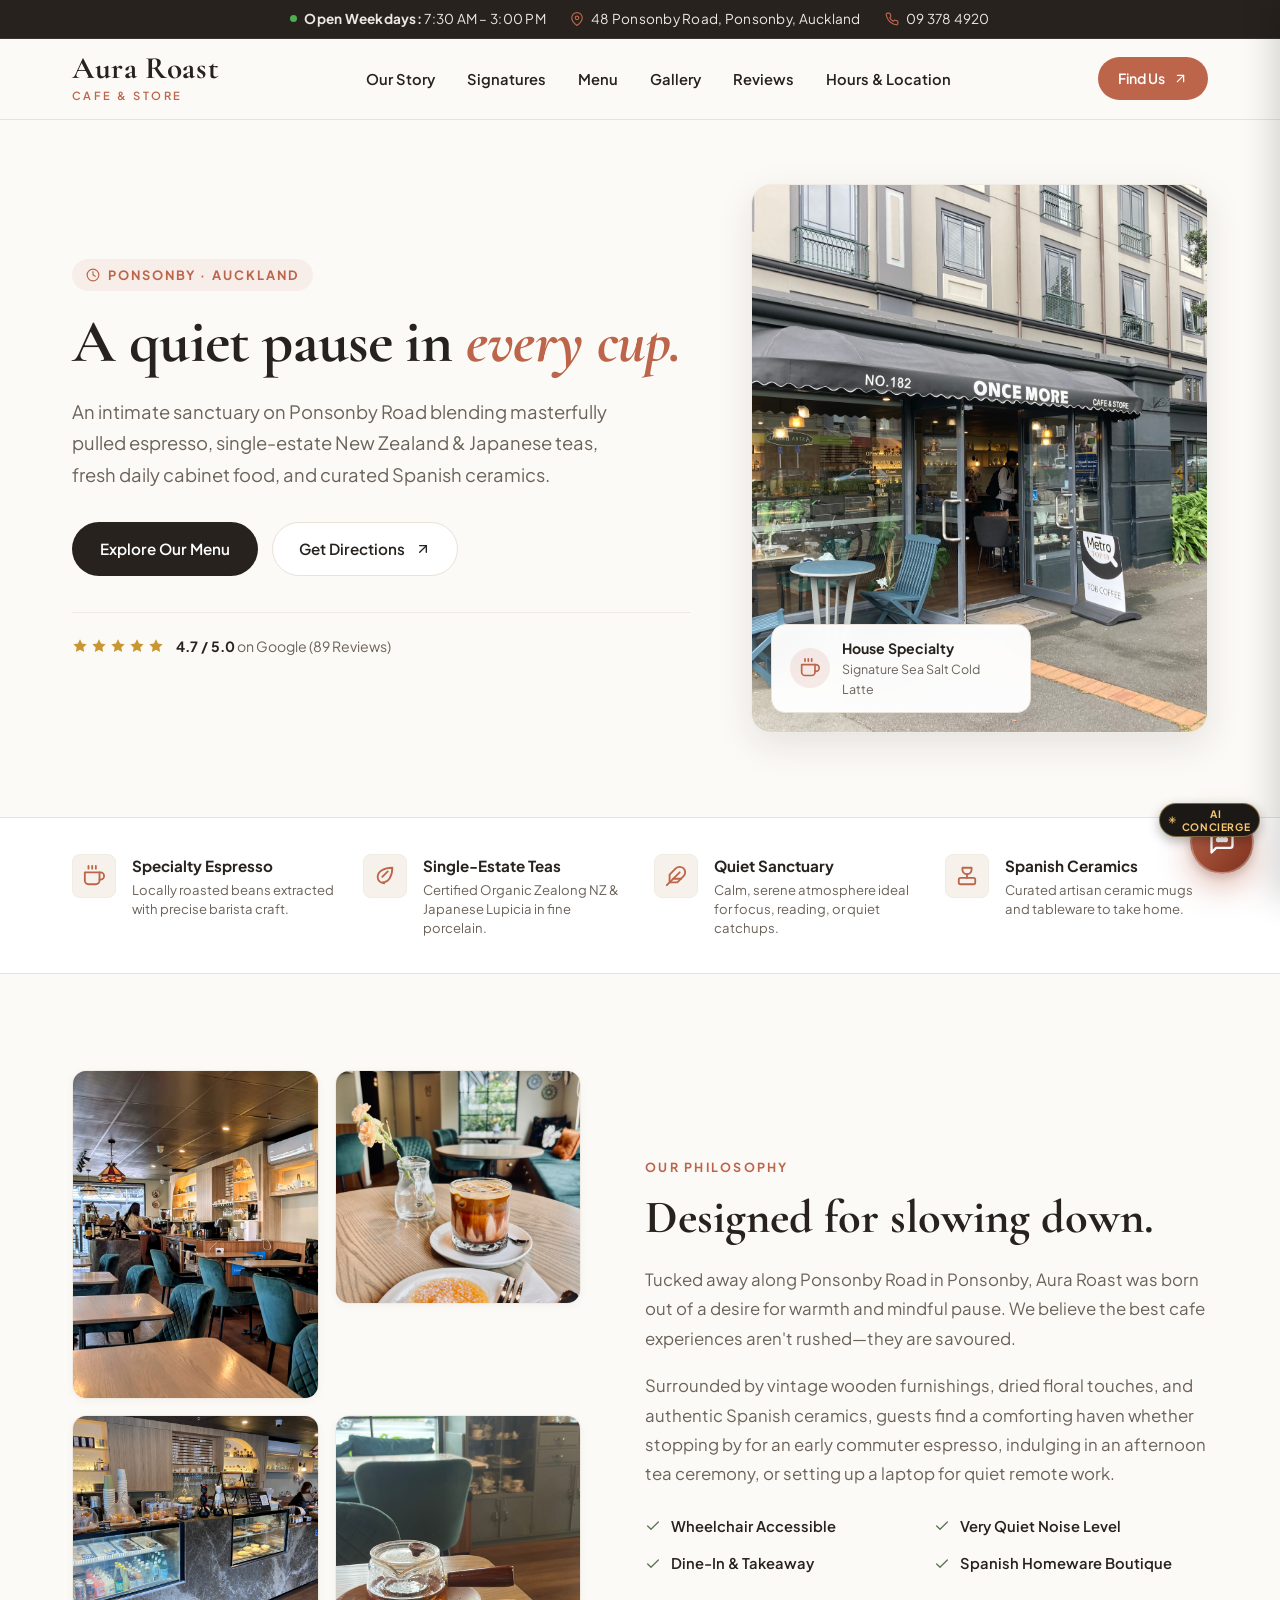
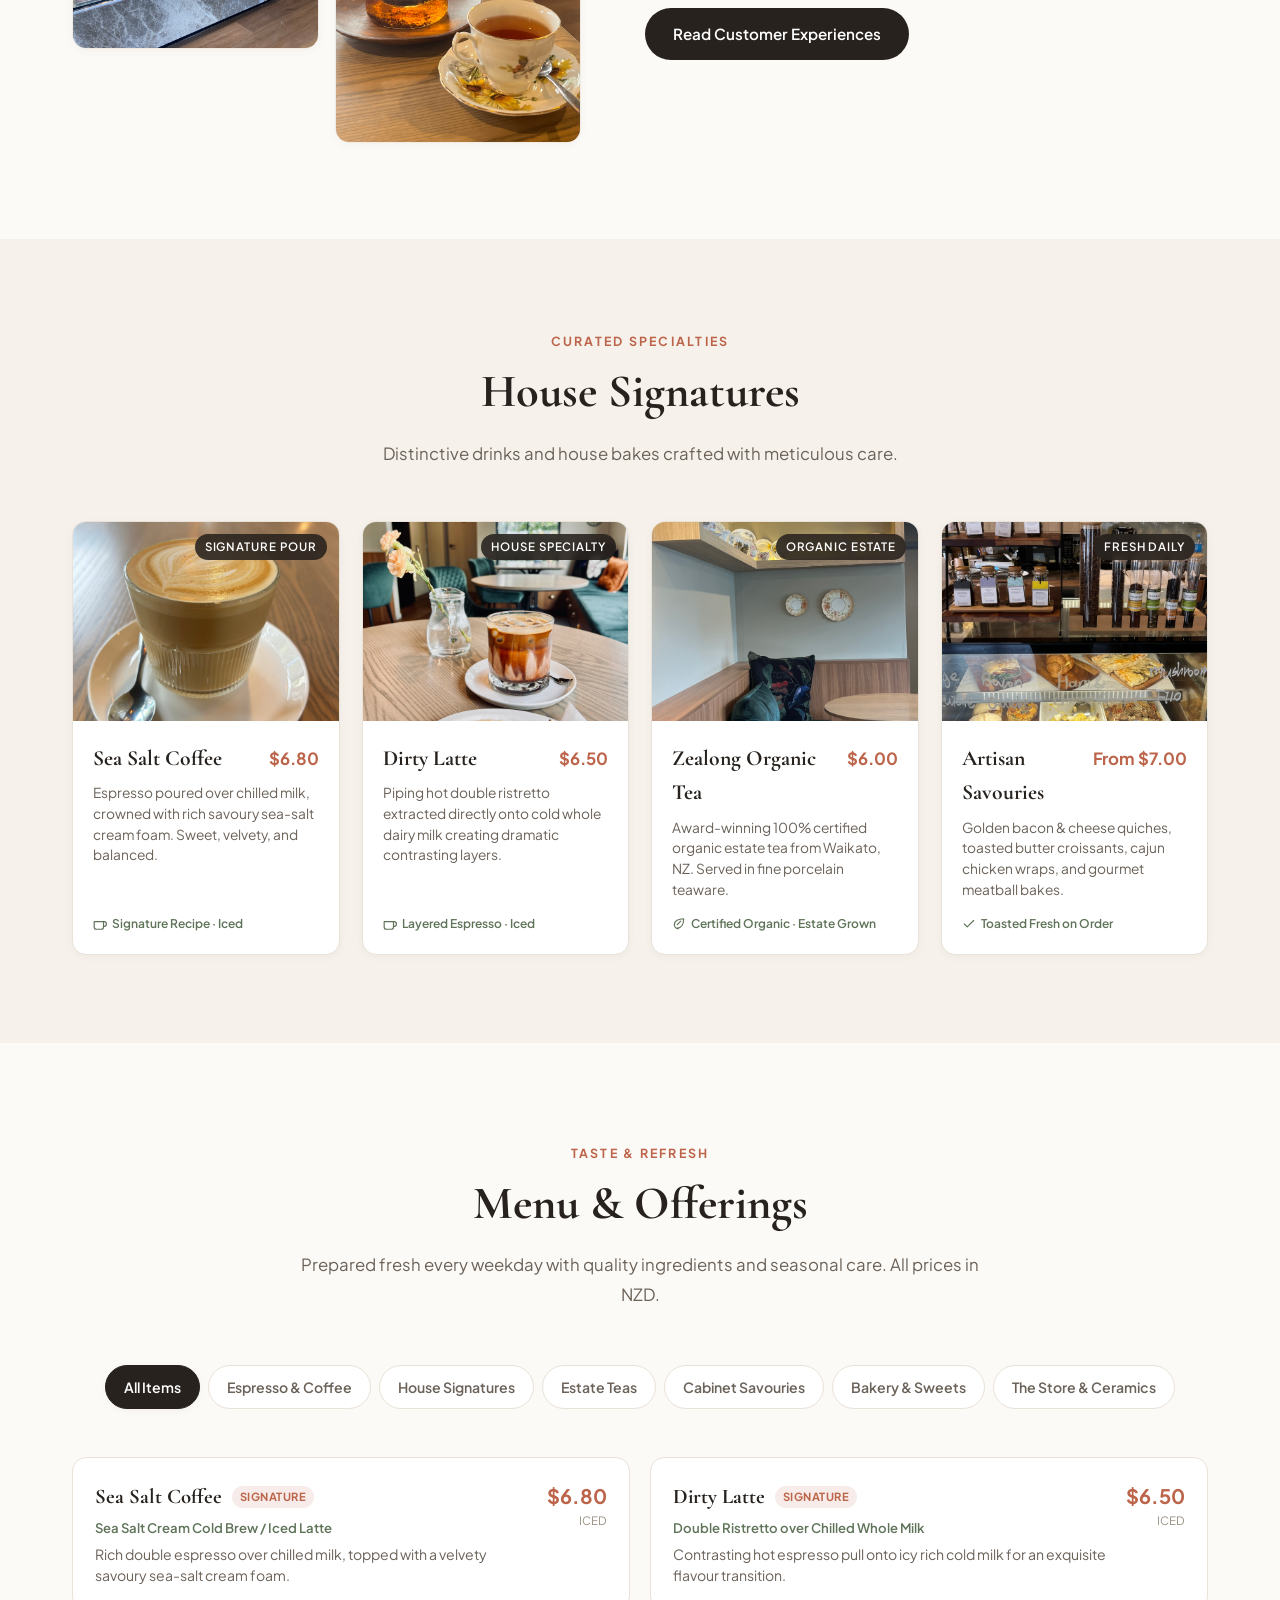
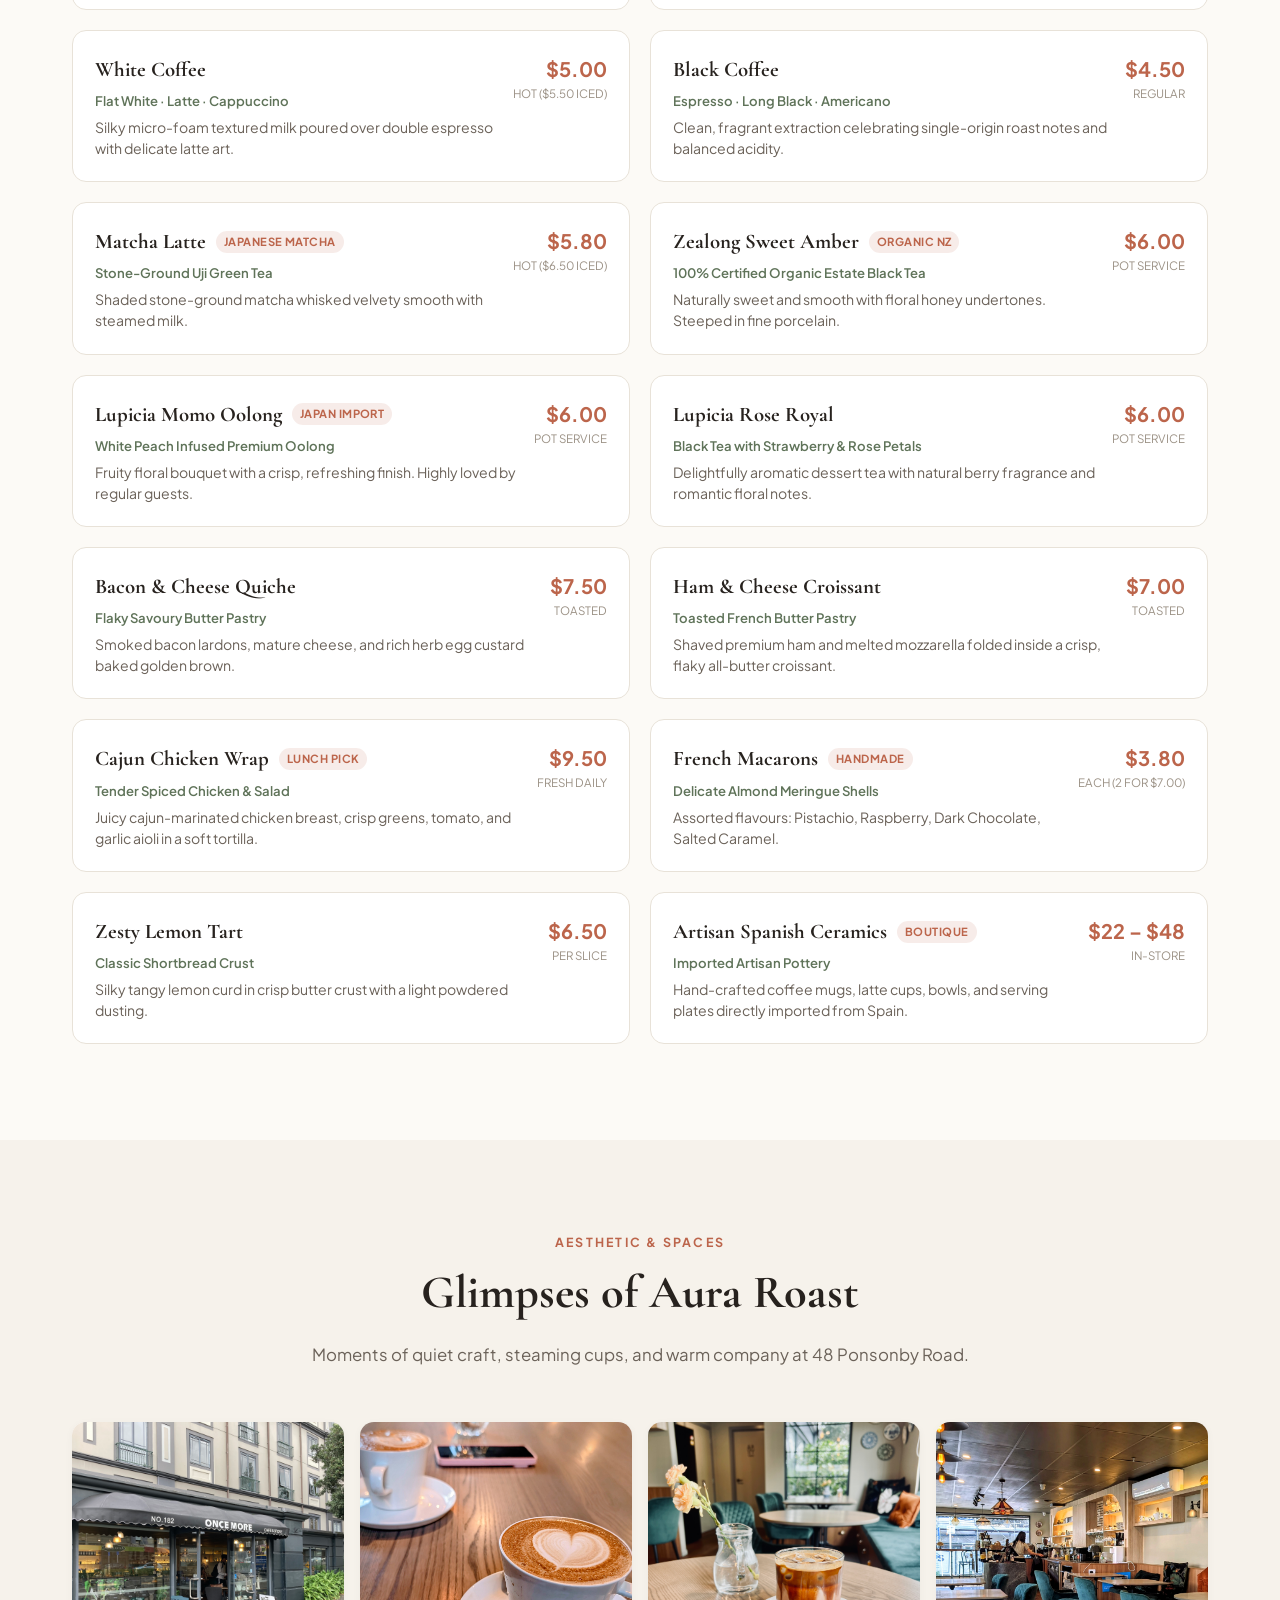
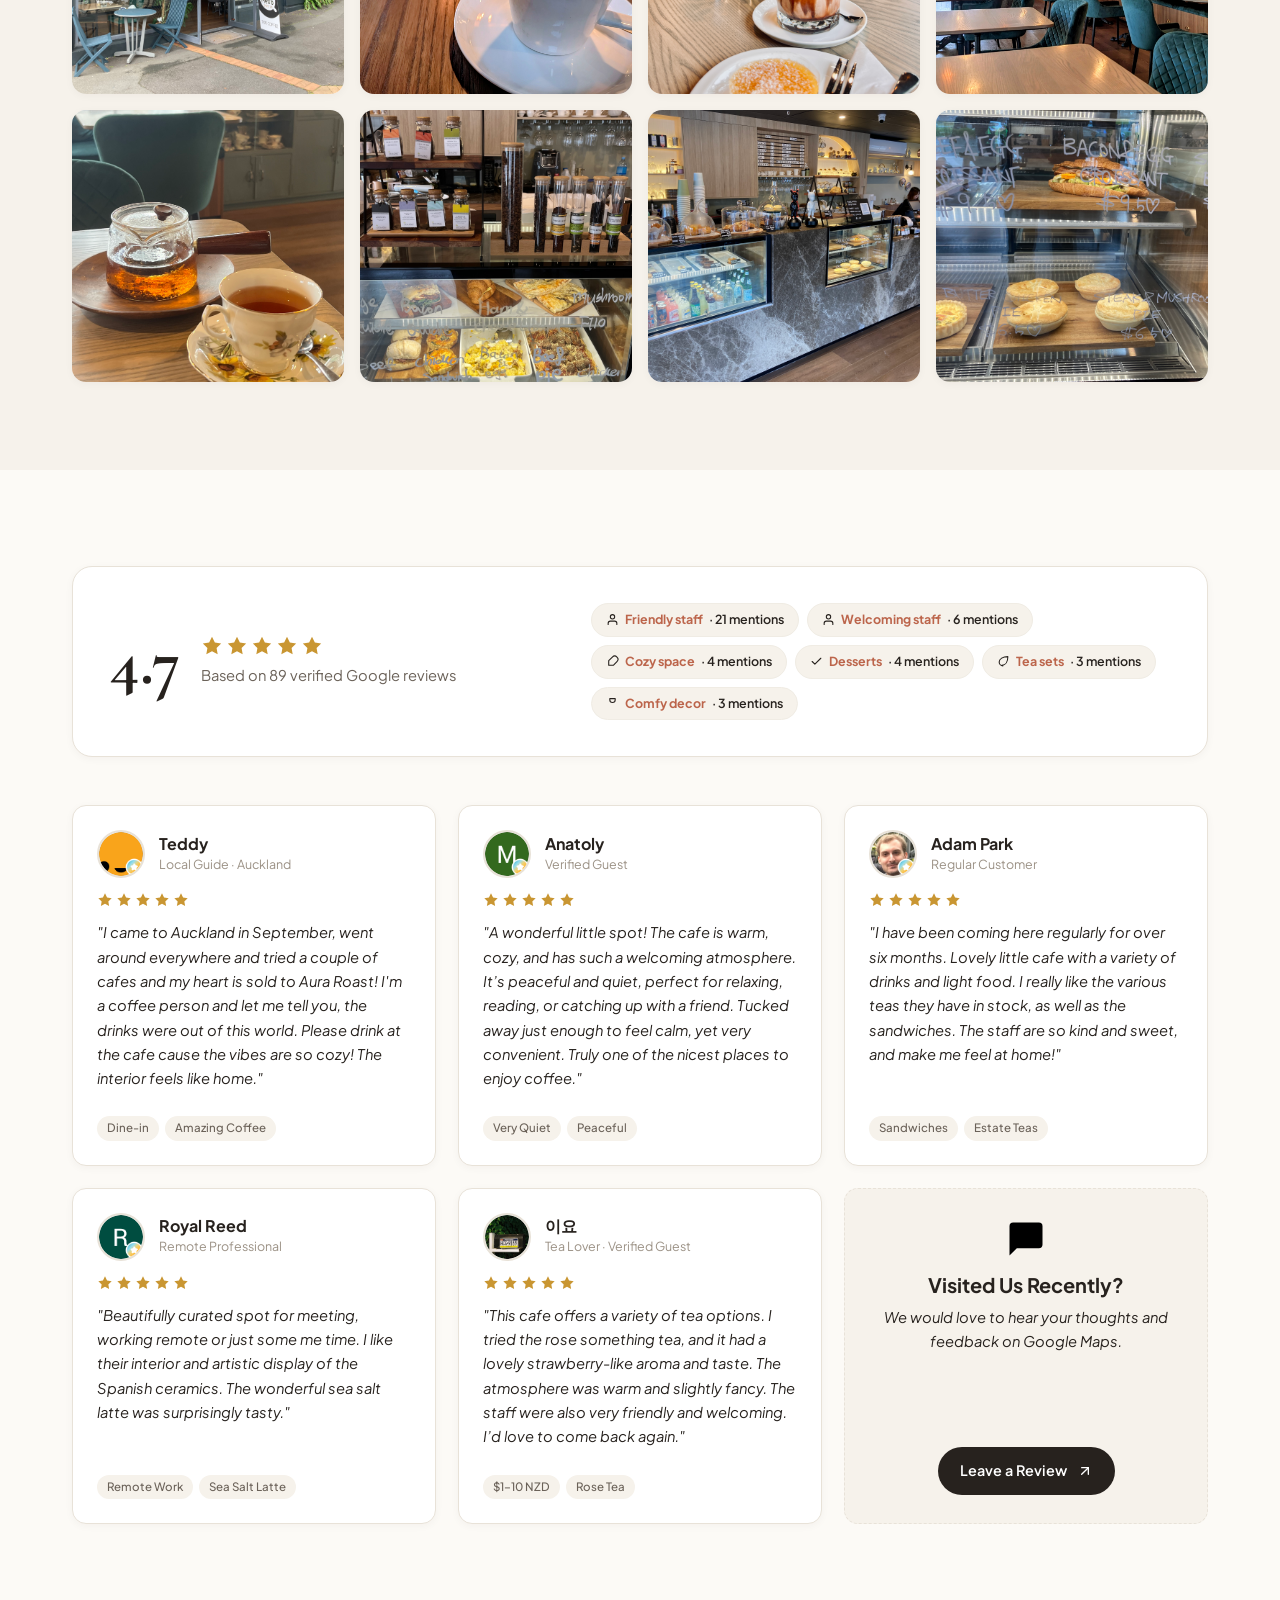
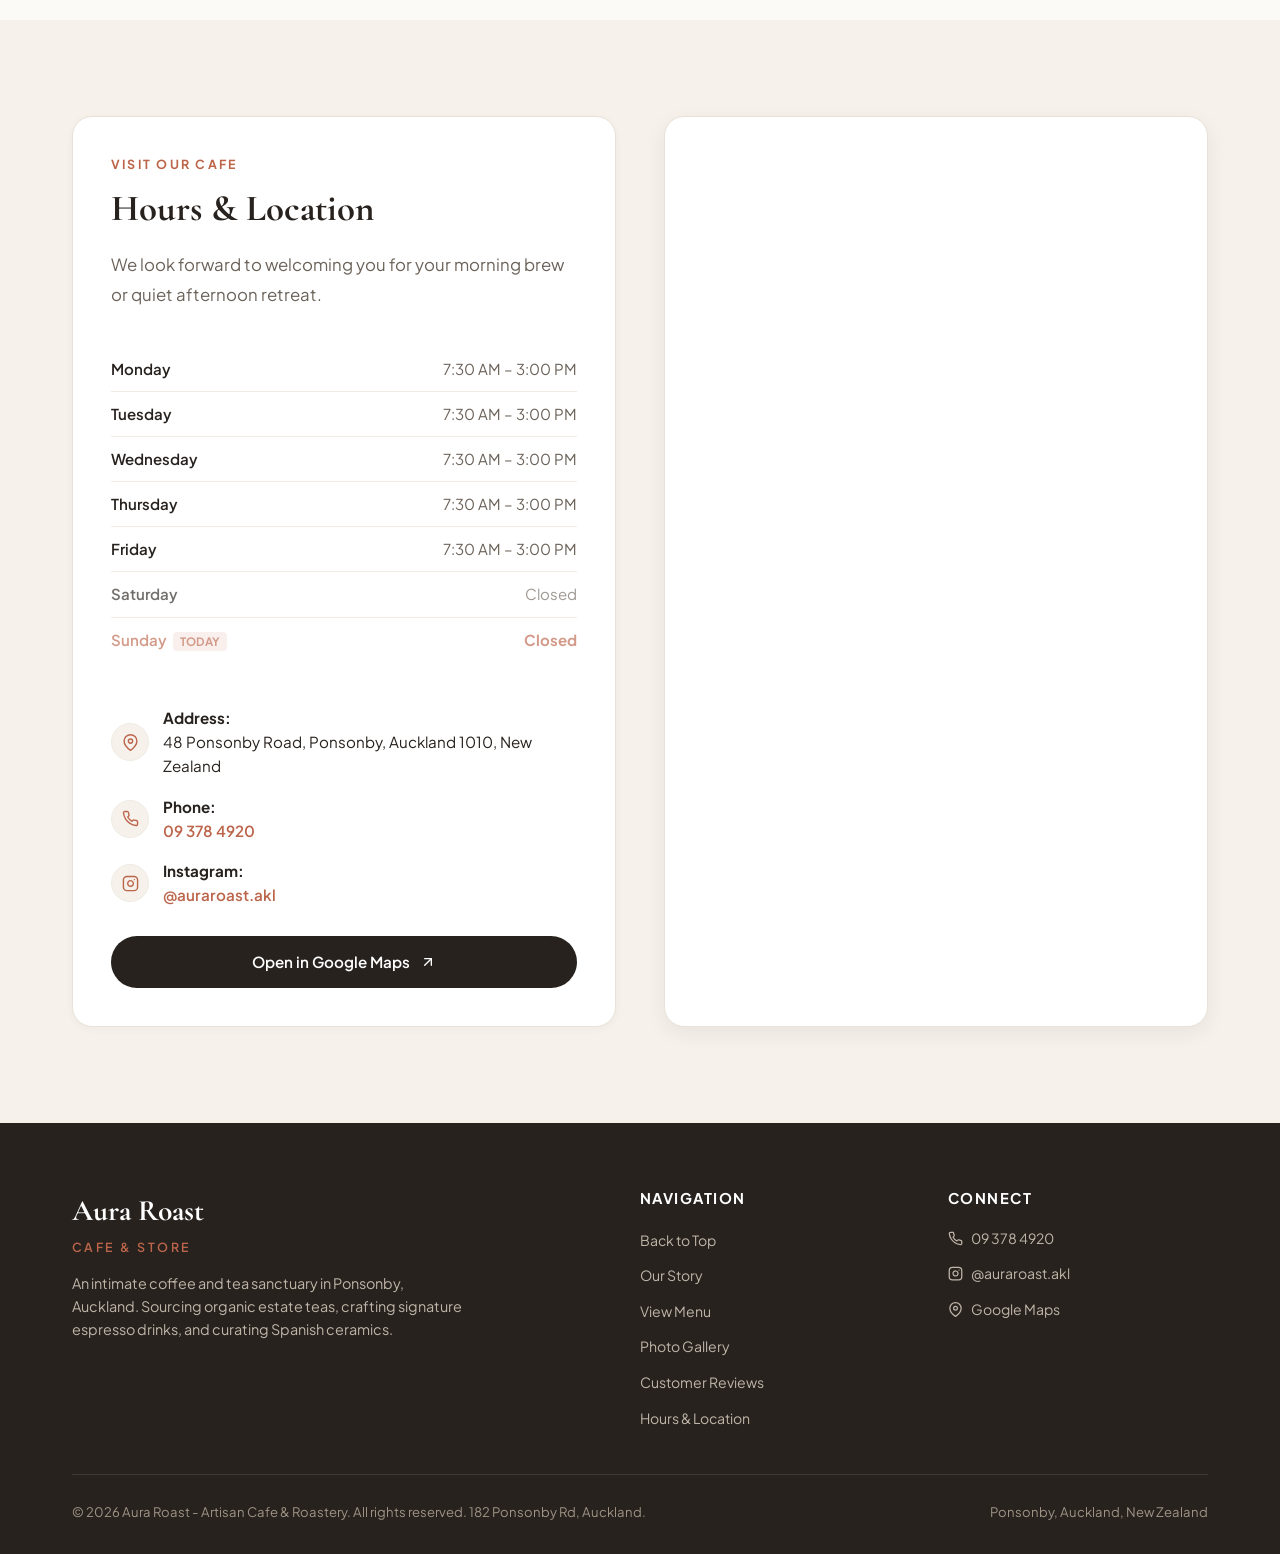
==== commit 64cd74f4: "Upgrade AI Barista Concierge 2.0: replace all emojis with vector SVG icons, enhance UI/UX, and imple" ====
--- a/index.html
+++ b/index.html
@@ -1287,20 +1287,24 @@
     });
   </script>
 
+  
   <!-- ==========================================================================
-       AI Barista Customer Concierge Widget
+       Aura AI Smart Barista Concierge 2.0 (Vector Icons & Natural Intelligence)
        ========================================================================== -->
   <div class="ai-concierge-container" id="aiConciergeContainer">
     <!-- Floating Trigger Button -->
     <button class="ai-concierge-toggle" id="aiConciergeToggle" aria-label="Open Aura AI Barista Concierge">
-      <span class="ai-sparkle-badge">AI Concierge</span>
-      <svg class="chat-icon" width="26" height="26" viewBox="0 0 24 24" fill="none" stroke="currentColor" stroke-width="2" stroke-linecap="round" stroke-linejoin="round">
+      <span class="ai-sparkle-badge">
+        <svg viewBox="0 0 24 24" fill="none" stroke="currentColor" stroke-width="2.5"><path d="M12 2v20M2 12h20M4.93 4.93l14.14 14.14M4.93 19.07l14.14-14.14"/></svg>
+        AI Concierge
+      </span>
+      <svg class="chat-icon" width="28" height="28" viewBox="0 0 24 24" fill="none" stroke="currentColor" stroke-width="2" stroke-linecap="round" stroke-linejoin="round">
         <path d="M21 15a2 2 0 0 1-2 2H7l-4 4V5a2 2 0 0 1 2-2h14a2 2 0 0 1 2 2z"></path>
-        <circle cx="9" cy="10" r="1" fill="currentColor"></circle>
-        <circle cx="12" cy="10" r="1" fill="currentColor"></circle>
-        <circle cx="15" cy="10" r="1" fill="currentColor"></circle>
+        <circle cx="9" cy="10" r="1.2" fill="currentColor"></circle>
+        <circle cx="12" cy="10" r="1.2" fill="currentColor"></circle>
+        <circle cx="15" cy="10" r="1.2" fill="currentColor"></circle>
       </svg>
-      <svg class="close-icon" width="24" height="24" viewBox="0 0 24 24" fill="none" stroke="currentColor" stroke-width="2" stroke-linecap="round" stroke-linejoin="round">
+      <svg class="close-icon" width="26" height="26" viewBox="0 0 24 24" fill="none" stroke="currentColor" stroke-width="2" stroke-linecap="round" stroke-linejoin="round">
         <line x1="18" y1="6" x2="6" y2="18"></line>
         <line x1="6" y1="6" x2="18" y2="18"></line>
       </svg>
@@ -1308,40 +1312,89 @@
 
     <!-- Floating Chat Window -->
     <div class="ai-chat-window" id="aiChatWindow" role="dialog" aria-modal="true" aria-labelledby="aiChatTitle">
+      <!-- Header -->
       <div class="ai-chat-header">
         <div class="ai-header-profile">
           <div class="ai-avatar-wrap">
-            <span class="ai-avatar-emoji">☕</span>
-            <span class="ai-online-status" title="Barista Concierge Online"></span>
+            <svg viewBox="0 0 24 24" fill="none" stroke="currentColor" stroke-width="2" stroke-linecap="round" stroke-linejoin="round">
+              <path d="M18 8h1a4 4 0 0 1 0 8h-1"></path>
+              <path d="M2 8h16v9a4 4 0 0 1-4 4H6a4 4 0 0 1-4-4V8z"></path>
+              <line x1="6" y1="1" x2="6" y2="4"></line>
+              <line x1="10" y1="1" x2="10" y2="4"></line>
+              <line x1="14" y1="1" x2="14" y2="4"></line>
+            </svg>
+            <span class="ai-online-status" title="Barista Concierge Active"></span>
           </div>
           <div class="ai-header-info">
-            <h3 id="aiChatTitle">Aura AI Concierge</h3>
-            <span class="ai-header-subtitle">Artisan Barista Assistant · 48 Ponsonby Rd</span>
-          </div>
-        </div>
-        <button class="ai-header-close" id="aiChatClose" aria-label="Close Assistant">
-          <svg width="20" height="20" viewBox="0 0 24 24" fill="none" stroke="currentColor" stroke-width="2"><line x1="18" y1="6" x2="6" y2="18"></line><line x1="6" y1="6" x2="18" y2="18"></line></svg>
-        </button>
+            <h3 id="aiChatTitle">Aura AI Concierge <span class="ai-badge-pill">Smart Barista</span></h3>
+            <span class="ai-header-subtitle">48 Ponsonby Rd · Live Assistant</span>
+          </div>
+        </div>
+        <div class="ai-header-actions">
+          <button type="button" class="ai-action-btn" id="aiMuteBtn" title="Toggle Sound Feedback" aria-label="Toggle Sound">
+            <svg id="aiAudioIcon" width="16" height="16" viewBox="0 0 24 24" fill="none" stroke="currentColor" stroke-width="2" stroke-linecap="round" stroke-linejoin="round">
+              <polygon points="11 5 6 9 2 9 2 15 6 15 11 19 11 5"></polygon>
+              <path d="M19.07 4.93a10 10 0 0 1 0 14.14M15.54 8.46a5 5 0 0 1 0 7.07"></path>
+            </svg>
+          </button>
+          <button type="button" class="ai-action-btn" id="aiResetBtn" title="Reset Conversation" aria-label="Reset Conversation">
+            <svg width="16" height="16" viewBox="0 0 24 24" fill="none" stroke="currentColor" stroke-width="2" stroke-linecap="round" stroke-linejoin="round">
+              <polyline points="23 4 23 10 17 10"></polyline>
+              <path d="M20.49 15a9 9 0 1 1-2.12-9.36L23 10"></path>
+            </svg>
+          </button>
+          <button type="button" class="ai-action-btn" id="aiChatClose" title="Minimize Chat" aria-label="Minimize Chat">
+            <svg width="18" height="18" viewBox="0 0 24 24" fill="none" stroke="currentColor" stroke-width="2" stroke-linecap="round" stroke-linejoin="round">
+              <line x1="18" y1="6" x2="6" y2="18"></line>
+              <line x1="6" y1="6" x2="18" y2="18"></line>
+            </svg>
+          </button>
+        </div>
       </div>
 
+      <!-- Messages Body -->
       <div class="ai-chat-body" id="aiChatBody">
         <div class="ai-msg ai-msg-bot">
           <div class="ai-msg-bubble">
-            <p><strong>Kia ora! 👋 Welcome to Aura Roast.</strong></p>
-            <p>I am your digital barista concierge. Ask me anything about our single-origin roasts, daily cabinet bakery, opening hours, or table bookings!</p>
-          </div>
-        </div>
+            <p><strong>Kia ora, welcome to Aura Roast.</strong></p>
+            <p>I am your digital barista assistant at 48 Ponsonby Road. How may I help you today? You can ask about our single-origin coffees, fresh daily cabinet food, opening hours, or reserve a table!</p>
+          </div>
+          <span class="ai-msg-time" id="aiInitialTime">Just now</span>
+        </div>
+
+        <!-- Quick Action Chips (With Vector SVG Icons, Zero Emojis) -->
         <div class="ai-quick-suggestions" id="aiQuickSuggestions">
-          <button type="button" class="ai-chip-btn" data-query="hours">🕒 Opening Hours &amp; Location</button>
-          <button type="button" class="ai-chip-btn" data-query="coffee">☕ Signature Brews &amp; Coffee</button>
-          <button type="button" class="ai-chip-btn" data-query="food">🥐 Dietary &amp; Food Options</button>
-          <button type="button" class="ai-chip-btn" data-query="reserve">📅 Book a Table</button>
+          <button type="button" class="ai-chip-btn" data-query="hours">
+            <svg viewBox="0 0 24 24" fill="none" stroke="currentColor" stroke-width="2"><circle cx="12" cy="12" r="10"></circle><polyline points="12 6 12 12 16 14"></polyline></svg>
+            Hours &amp; Location
+          </button>
+          <button type="button" class="ai-chip-btn" data-query="coffee">
+            <svg viewBox="0 0 24 24" fill="none" stroke="currentColor" stroke-width="2"><path d="M18 8h1a4 4 0 0 1 0 8h-1"></path><path d="M2 8h16v9a4 4 0 0 1-4 4H6a4 4 0 0 1-4-4V8z"></path><line x1="6" y1="1" x2="6" y2="4"></line><line x1="10" y1="1" x2="10" y2="4"></line><line x1="14" y1="1" x2="14" y2="4"></line></svg>
+            Specialty Brews
+          </button>
+          <button type="button" class="ai-chip-btn" data-query="food">
+            <svg viewBox="0 0 24 24" fill="none" stroke="currentColor" stroke-width="2"><path d="M18 2v20M2 2v20M14 2v6a4 4 0 0 1-4 4H6a4 4 0 0 1-4-4V2"></path></svg>
+            Dietary &amp; Food
+          </button>
+          <button type="button" class="ai-chip-btn" data-query="reserve">
+            <svg viewBox="0 0 24 24" fill="none" stroke="currentColor" stroke-width="2"><rect x="3" y="4" width="18" height="18" rx="2" ry="2"></rect><line x1="16" y1="2" x2="16" y2="6"></line><line x1="8" y1="2" x2="8" y2="6"></line><line x1="3" y1="10" x2="21" y2="10"></line></svg>
+            Book a Table
+          </button>
+          <button type="button" class="ai-chip-btn" data-query="wifi">
+            <svg viewBox="0 0 24 24" fill="none" stroke="currentColor" stroke-width="2"><path d="M5 12.55a11 11 0 0 1 14.08 0"></path><path d="M1.42 9a16 16 0 0 1 21.16 0"></path><path d="M8.53 16.11a6 6 0 0 1 6.95 0"></path><line x1="12" y1="20" x2="12.01" y2="20"></line></svg>
+            Wi-Fi &amp; Work
+          </button>
+          <button type="button" class="ai-chip-btn" data-query="parking">
+            <svg viewBox="0 0 24 24" fill="none" stroke="currentColor" stroke-width="2"><path d="M21 10c0 7-9 13-9 13s-9-6-9-13a9 9 0 0 1 18 0z"></path><circle cx="12" cy="10" r="3"></circle></svg>
+            Directions &amp; Parking
+          </button>
         </div>
       </div>
 
+      <!-- Input Form -->
       <form class="ai-chat-form" id="aiChatForm">
-        <input type="text" id="aiChatInput" class="ai-chat-input" placeholder="Ask a question..." autocomplete="off" aria-label="Ask Aura AI Concierge">
-        <button type="submit" class="ai-chat-send" aria-label="Send Message">
+        <input type="text" id="aiChatInput" class="ai-chat-input" placeholder="Ask about brews, food, hours, or reservations..." autocomplete="off" aria-label="Ask Aura AI Concierge">
+        <button type="submit" class="ai-chat-send" id="aiChatSendBtn" aria-label="Send Message">
           <svg width="18" height="18" viewBox="0 0 24 24" fill="none" stroke="currentColor" stroke-width="2" stroke-linecap="round" stroke-linejoin="round">
             <line x1="22" y1="2" x2="11" y2="13"></line>
             <polygon points="22 2 15 22 11 13 2 9 22 2"></polygon>
@@ -1351,45 +1404,143 @@
     </div>
   </div>
 
+  <!-- Smart Conversational Engine Script -->
   <script>
-    // Aura AI Concierge Logic
     document.addEventListener('DOMContentLoaded', () => {
       const container = document.getElementById('aiConciergeContainer');
       const toggleBtn = document.getElementById('aiConciergeToggle');
       const closeBtn = document.getElementById('aiChatClose');
+      const resetBtn = document.getElementById('aiResetBtn');
+      const muteBtn = document.getElementById('aiMuteBtn');
+      const audioIcon = document.getElementById('aiAudioIcon');
       const chatBody = document.getElementById('aiChatBody');
       const chatForm = document.getElementById('aiChatForm');
       const chatInput = document.getElementById('aiChatInput');
       const chipBtns = document.querySelectorAll('.ai-chip-btn');
+      const initialTime = document.getElementById('aiInitialTime');
 
       if (!container || !toggleBtn) return;
+
+      // Audio feedback via Web Audio API (No external sound files required)
+      let soundEnabled = true;
+      let audioCtx = null;
+
+      const playChime = (freq = 780, type = 'sine') => {
+        if (!soundEnabled) return;
+        try {
+          if (!audioCtx) audioCtx = new (window.AudioContext || window.webkitAudioContext)();
+          if (audioCtx.state === 'suspended') audioCtx.resume();
+          const osc = audioCtx.createOscillator();
+          const gain = audioCtx.createGain();
+          osc.type = type;
+          osc.frequency.setValueAtTime(freq, audioCtx.currentTime);
+          osc.frequency.exponentialRampToValueAtTime(freq * 1.25, audioCtx.currentTime + 0.08);
+          gain.gain.setValueAtTime(0.04, audioCtx.currentTime);
+          gain.gain.exponentialRampToValueAtTime(0.001, audioCtx.currentTime + 0.1);
+          osc.connect(gain);
+          gain.connect(audioCtx.destination);
+          osc.start();
+          osc.stop(audioCtx.currentTime + 0.1);
+        } catch(e) {}
+      };
+
+      if (muteBtn) {
+        muteBtn.addEventListener('click', () => {
+          soundEnabled = !soundEnabled;
+          audioIcon.innerHTML = soundEnabled 
+            ? '<polygon points="11 5 6 9 2 9 2 15 6 15 11 19 11 5"></polygon><path d="M19.07 4.93a10 10 0 0 1 0 14.14M15.54 8.46a5 5 0 0 1 0 7.07"></path>'
+            : '<polygon points="11 5 6 9 2 9 2 15 6 15 11 19 11 5"></polygon><line x1="23" y1="9" x2="17" y2="15"></line><line x1="17" y1="9" x2="23" y2="15"></line>';
+          muteBtn.title = soundEnabled ? 'Mute audio' : 'Unmute audio';
+        });
+      }
+
+      // Format current timestamp
+      const getFormattedTime = () => {
+        const d = new Date();
+        let hours = d.getHours();
+        const mins = d.getMinutes().toString().padStart(2, '0');
+        const ampm = hours >= 12 ? 'PM' : 'AM';
+        hours = hours % 12 || 12;
+        return `${hours}:${mins} ${ampm}`;
+      };
+
+      if (initialTime) initialTime.textContent = getFormattedTime();
 
       const toggleChat = () => {
         container.classList.toggle('active');
         if (container.classList.contains('active')) {
-          chatInput.focus();
+          playChime(640);
+          setTimeout(() => chatInput.focus(), 250);
         }
       };
 
       toggleBtn.addEventListener('click', toggleChat);
       if (closeBtn) closeBtn.addEventListener('click', toggleChat);
 
-      const knowledgeBase = {
-        hours: "Our operating hours at <strong>48 Ponsonby Road</strong>:<br>• <strong>Mon – Fri:</strong> 7:30 AM – 3:00 PM<br>• <strong>Sat – Sun:</strong> 8:00 AM – 3:30 PM<br><em>Espresso bar & fresh cabinet food ready daily from 7:30 AM!</em>",
-        coffee: "Our roastery craft specialties include:<br>• <strong>Signature Sea Salt Iced Cream Latte</strong> ($8.50) — Our #1 house favourite!<br>• <strong>Single-Origin Ethiopian Guji Batch Brew</strong> ($6.00)<br>• <strong>Artisan Flat White & Espresso</strong> with Oat/Macadamia milk options<br>• <strong>Zealong Organic NZ Loose-Leaf Teas</strong> ($6.50)",
-        food: "Baked fresh every morning in our Ponsonby kitchen:<br>• <strong>Gluten-Free:</strong> Almond Citrus Polenta Cake ($7.50)<br>• <strong>Vegan:</strong> Avocado & Charred Corn Sourdough Toastie ($14.50)<br>• <strong>Savouries:</strong> Spinach & Feta Danish, Free-range Pork & Herb Rolls<br>• <strong>Sweet:</strong> Artisanal French Macarons & Cinnamon Brioche",
-        reserve: "We would love to host you! You can reserve a table by calling us at <strong>09 378 4920</strong> or reply right here with your <strong>Name, Party Size, and Desired Date & Time</strong>, and I will confirm your table!"
+      // Multi-turn Conversational Memory & Booking State
+      const session = {
+        state: 'NORMAL', // 'NORMAL' | 'BOOKING_PARTY' | 'BOOKING_TIME' | 'BOOKING_NAME'
+        booking: {
+          guests: '',
+          date: '',
+          time: '',
+          name: ''
+        }
       };
+
+      // Reset function
+      if (resetBtn) {
+        resetBtn.addEventListener('click', () => {
+          session.state = 'NORMAL';
+          session.booking = { guests: '', date: '', time: '', name: '' };
+          chatBody.innerHTML = `
+            <div class="ai-msg ai-msg-bot">
+              <div class="ai-msg-bubble">
+                <p><strong>Conversation refreshed.</strong></p>
+                <p>How can I assist you at Aura Roast today? Feel free to ask about our single-origin coffees, cabinet food, hours, or table reservations.</p>
+              </div>
+              <span class="ai-msg-time">${getFormattedTime()}</span>
+            </div>
+            <div class="ai-quick-suggestions" id="aiQuickSuggestions">
+              <button type="button" class="ai-chip-btn" data-query="hours">
+                <svg viewBox="0 0 24 24" fill="none" stroke="currentColor" stroke-width="2"><circle cx="12" cy="12" r="10"></circle><polyline points="12 6 12 12 16 14"></polyline></svg>
+                Hours &amp; Location
+              </button>
+              <button type="button" class="ai-chip-btn" data-query="coffee">
+                <svg viewBox="0 0 24 24" fill="none" stroke="currentColor" stroke-width="2"><path d="M18 8h1a4 4 0 0 1 0 8h-1"></path><path d="M2 8h16v9a4 4 0 0 1-4 4H6a4 4 0 0 1-4-4V8z"></path><line x1="6" y1="1" x2="6" y2="4"></line><line x1="10" y1="1" x2="10" y2="4"></line><line x1="14" y1="1" x2="14" y2="4"></line></svg>
+                Specialty Brews
+              </button>
+              <button type="button" class="ai-chip-btn" data-query="food">
+                <svg viewBox="0 0 24 24" fill="none" stroke="currentColor" stroke-width="2"><path d="M18 2v20M2 2v20M14 2v6a4 4 0 0 1-4 4H6a4 4 0 0 1-4-4V2"></path></svg>
+                Dietary &amp; Food
+              </button>
+              <button type="button" class="ai-chip-btn" data-query="reserve">
+                <svg viewBox="0 0 24 24" fill="none" stroke="currentColor" stroke-width="2"><rect x="3" y="4" width="18" height="18" rx="2" ry="2"></rect><line x1="16" y1="2" x2="16" y2="6"></line><line x1="8" y1="2" x2="8" y2="6"></line><line x1="3" y1="10" x2="21" y2="10"></line></svg>
+                Book a Table
+              </button>
+            </div>
+          `;
+          bindChips();
+          playChime(500);
+        });
+      }
 
       const appendMessage = (sender, htmlContent) => {
         const msgDiv = document.createElement('div');
-        msgDiv.className = 'ai-msg ai-msg-' + sender;
+        msgDiv.className = `ai-msg ai-msg-${sender}`;
         const bubble = document.createElement('div');
         bubble.className = 'ai-msg-bubble';
         bubble.innerHTML = htmlContent;
         msgDiv.appendChild(bubble);
+
+        const timeSpan = document.createElement('span');
+        timeSpan.className = 'ai-msg-time';
+        timeSpan.textContent = getFormattedTime();
+        msgDiv.appendChild(timeSpan);
+
         chatBody.appendChild(msgDiv);
         chatBody.scrollTop = chatBody.scrollHeight;
+        if (sender === 'bot') playChime(760);
       };
 
       const showTypingIndicator = () => {
@@ -1401,56 +1552,343 @@
         return typingDiv;
       };
 
-      const processResponse = (userText) => {
-        const text = userText.toLowerCase();
-        let reply = '';
-
-        if (text.includes('hour') || text.includes('time') || text.includes('open') || text.includes('close')) {
-          reply = knowledgeBase.hours;
-        } else if (text.includes('coffee') || text.includes('drink') || text.includes('latte') || text.includes('roast') || text.includes('brew') || text.includes('tea')) {
-          reply = knowledgeBase.coffee;
-        } else if (text.includes('food') || text.includes('vegan') || text.includes('gluten') || text.includes('gf') || text.includes('eat') || text.includes('pastry') || text.includes('menu')) {
-          reply = knowledgeBase.food;
-        } else if (text.includes('book') || text.includes('reserv') || text.includes('table')) {
-          reply = knowledgeBase.reserve;
-        } else if (text.includes('wifi') || text.includes('study') || text.includes('work') || text.includes('laptop')) {
-          reply = "Yes! We provide complimentary ultra-fast fiber Wi-Fi and quiet booth seating with power points along our Ponsonby Rd windows. Perfect for remote work and quiet reading!";
-        } else if (text.includes('dog') || text.includes('pet')) {
-          reply = "We love dogs! 🐾 Dogs are warmly welcome on our sheltered, sunlit outdoor patio at 48 Ponsonby Road. Complimentary fresh water bowls and house treats provided!";
-        } else if (text.includes('parking') || text.includes('car') || text.includes('drive')) {
-          reply = "Convenient 60-min and 120-min street parking is available directly along Ponsonby Road and adjacent Franklin Road, just a 30-second stroll to our cafe.";
-        } else if (/\d/.test(text) && (text.includes('people') || text.includes('table') || text.includes('pm') || text.includes('am') || text.includes('tomorrow') || text.includes('person') || text.includes('pax'))) {
-          reply = "✅ <strong>Table Booking Saved!</strong><br>We have recorded your reservation request for <strong>48 Ponsonby Road</strong>. Our team will have your table ready with a 15-minute grace window. Need any changes? Feel free to call us at <strong>09 378 4920</strong>!";
+      // Check current Auckland operating status
+      const getLiveStatus = () => {
+        const now = new Date();
+        const day = now.getDay(); // 0 is Sun, 6 is Sat
+        const hours = now.getHours() + (now.getMinutes() / 60);
+        let isOpen = false;
+        if (day >= 1 && day <= 5) {
+          isOpen = hours >= 7.5 && hours <= 15.0;
         } else {
-          reply = "Thanks for your message! As your Aura Roast digital concierge, I'm here to help with our single-origin coffees, food menu, hours, or table bookings at 48 Ponsonby Road. You can also reach our team directly at <strong>09 378 4920</strong> or <em>hello@auraroast.co.nz</em>!";
-        }
-
-        const typingEl = showTypingIndicator();
-        setTimeout(() => {
-          typingEl.remove();
-          appendMessage('bot', reply);
-        }, 650);
+          isOpen = hours >= 8.0 && hours <= 15.5;
+        }
+        return isOpen 
+          ? '<span class="ai-live-badge">Open Now · Closes at 3:00 PM</span>'
+          : '<span class="ai-live-badge" style="background:#FEE2E2; color:#991B1B;">Currently Closed · Opens 7:30 AM</span>';
       };
 
-      chipBtns.forEach(btn => {
-        btn.addEventListener('click', () => {
-          const query = btn.getAttribute('data-query');
-          appendMessage('user', btn.textContent.trim());
-          const typingEl = showTypingIndicator();
-          setTimeout(() => {
-            typingEl.remove();
-            appendMessage('bot', knowledgeBase[query] || knowledgeBase.hours);
-          }, 500);
+      // Structured Responses Generator
+      const getStructuredResponse = (topic) => {
+        if (topic === 'hours') {
+          return `
+            <p><strong>Aura Roast Schedule &amp; Location</strong></p>
+            ${getLiveStatus()}
+            <div class="ai-rich-card">
+              <div class="ai-card-title">
+                <svg viewBox="0 0 24 24" fill="none" stroke="currentColor" stroke-width="2"><circle cx="12" cy="12" r="10"></circle><polyline points="12 6 12 12 16 14"></polyline></svg>
+                Operating Hours
+              </div>
+              <div class="ai-schedule-row"><span class="ai-schedule-day">Monday – Friday</span><span>7:30 AM – 3:00 PM</span></div>
+              <div class="ai-schedule-row"><span class="ai-schedule-day">Saturday – Sunday</span><span>8:00 AM – 3:30 PM</span></div>
+            </div>
+            <p style="margin-top:6px; font-size:0.84rem; color:#5D5348;">Location: <strong>48 Ponsonby Road, Ponsonby</strong>. Fresh espresso bar and bakery cabinet ready from opening.</p>
+          `;
+        }
+
+        if (topic === 'coffee') {
+          return `
+            <p><strong>Our Roastery Coffee Menu &amp; Specialties</strong></p>
+            <div class="ai-rich-card">
+              <div class="ai-card-title">
+                <svg viewBox="0 0 24 24" fill="none" stroke="currentColor" stroke-width="2"><path d="M18 8h1a4 4 0 0 1 0 8h-1"></path><path d="M2 8h16v9a4 4 0 0 1-4 4H6a4 4 0 0 1-4-4V8z"></path></svg>
+                Craft Coffee Selection
+              </div>
+              <div class="ai-product-grid">
+                <div class="ai-product-item">
+                  <div><span class="ai-product-name">Signature Sea Salt Cold Latte</span> <span class="ai-tag-pill">House #1</span></div>
+                  <span class="ai-product-price">$8.50 NZD</span>
+                </div>
+                <div class="ai-product-item">
+                  <div><span class="ai-product-name">Single-Origin Ethiopian Guji Pour-Over</span> <span class="ai-tag-pill">Floral</span></div>
+                  <span class="ai-product-price">$6.00 NZD</span>
+                </div>
+                <div class="ai-product-item">
+                  <div><span class="ai-product-name">Artisan Flat White / Cappuccino</span> <span class="ai-tag-pill">Velvet</span></div>
+                  <span class="ai-product-price">$5.50 NZD</span>
+                </div>
+                <div class="ai-product-item">
+                  <div><span class="ai-product-name">Zealong Organic NZ Estate Tea</span> <span class="ai-tag-pill">Organic</span></div>
+                  <span class="ai-product-price">$6.50 NZD</span>
+                </div>
+              </div>
+            </div>
+            <p style="margin-top:6px; font-size:0.84rem; color:#5D5348;">Alternative milks available: Oatly Oat, Almond, Macadamia, Soy (+$0.80).</p>
+          `;
+        }
+
+        if (topic === 'food') {
+          return `
+            <p><strong>Artisan Bakery Cabinet &amp; Dietary Options</strong></p>
+            <div class="ai-rich-card">
+              <div class="ai-card-title">
+                <svg viewBox="0 0 24 24" fill="none" stroke="currentColor" stroke-width="2"><path d="M18 2v20M2 2v20M14 2v6a4 4 0 0 1-4 4H6a4 4 0 0 1-4-4V2"></path></svg>
+                Fresh Morning Kitchen
+              </div>
+              <div class="ai-product-grid">
+                <div class="ai-product-item">
+                  <div><span class="ai-product-name">Avocado &amp; Charred Corn Toastie</span> <span class="ai-tag-pill">Vegan</span></div>
+                  <span class="ai-product-price">$14.50 NZD</span>
+                </div>
+                <div class="ai-product-item">
+                  <div><span class="ai-product-name">Almond Citrus Polenta Cake</span> <span class="ai-tag-pill">Gluten-Free</span></div>
+                  <span class="ai-product-price">$7.50 NZD</span>
+                </div>
+                <div class="ai-product-item">
+                  <div><span class="ai-product-name">Free-Range Pork &amp; Fennel Roll</span> <span class="ai-tag-pill">Warm</span></div>
+                  <span class="ai-product-price">$9.00 NZD</span>
+                </div>
+                <div class="ai-product-item">
+                  <div><span class="ai-product-name">Artisan French Macarons (Pair)</span> <span class="ai-tag-pill">GF</span></div>
+                  <span class="ai-product-price">$8.00 NZD</span>
+                </div>
+              </div>
+            </div>
+            <p style="margin-top:6px; font-size:0.84rem; color:#5D5348;">All items baked fresh in Ponsonby every morning at 6:30 AM.</p>
+          `;
+        }
+
+        if (topic === 'wifi') {
+          return `
+            <p><strong>Remote Work &amp; Reading Sanctuary</strong></p>
+            <div class="ai-rich-card">
+              <div class="ai-card-title">
+                <svg viewBox="0 0 24 24" fill="none" stroke="currentColor" stroke-width="2"><path d="M5 12.55a11 11 0 0 1 14.08 0"></path><path d="M1.42 9a16 16 0 0 1 21.16 0"></path><path d="M8.53 16.11a6 6 0 0 1 6.95 0"></path><line x1="12" y1="20" x2="12.01" y2="20"></line></svg>
+                Amenities for Digital Creators
+              </div>
+              <p style="font-size:0.83rem; color:#3F372F; margin:4px 0;">
+                • <strong>Ultra-Fast Fiber Wi-Fi:</strong> Free high-speed connection for guests.<br>
+                • <strong>Power Outlets:</strong> Dedicated wall plugs along our Ponsonby Rd window bar.<br>
+                • <strong>Atmosphere:</strong> Quiet acoustic ambiance, lo-fi warm jazz, natural wood tables.
+              </p>
+            </div>
+          `;
+        }
+
+        if (topic === 'parking') {
+          return `
+            <p><strong>Directions &amp; Parking Guide</strong></p>
+            <div class="ai-rich-card">
+              <div class="ai-card-title">
+                <svg viewBox="0 0 24 24" fill="none" stroke="currentColor" stroke-width="2"><path d="M21 10c0 7-9 13-9 13s-9-6-9-13a9 9 0 0 1 18 0z"></path><circle cx="12" cy="10" r="3"></circle></svg>
+                Arriving at 48 Ponsonby Road
+              </div>
+              <p style="font-size:0.83rem; color:#3F372F; margin:4px 0;">
+                • <strong>Street Parking:</strong> 60-min and 120-min parking bays directly on Ponsonby Road and adjacent Franklin Road.<br>
+                • <strong>Public Transit:</strong> The Auckland InnerLink bus stops less than 40 metres away.<br>
+                • <strong>Outdoor Patio:</strong> Dog-friendly sheltered seating available in front!
+              </p>
+            </div>
+          `;
+        }
+
+        return '';
+      };
+
+      // Natural Language AI Processing
+      const processNaturalInput = (input) => {
+        const text = input.trim();
+        const lower = text.toLowerCase();
+
+        // Check if user is inside booking flow
+        if (session.state === 'BOOKING_PARTY') {
+          session.booking.guests = text;
+          session.state = 'BOOKING_TIME';
+          return `
+            <p>Noted for <strong>${text}</strong>. What date and preferred time would you like to reserve?</p>
+            <div class="ai-quick-suggestions" style="margin-top:8px;">
+              <button type="button" class="ai-chip-btn ai-inline-choice" data-val="Today at 12:30 PM">Today 12:30 PM</button>
+              <button type="button" class="ai-chip-btn ai-inline-choice" data-val="Tomorrow at 10:00 AM">Tomorrow 10:00 AM</button>
+              <button type="button" class="ai-chip-btn ai-inline-choice" data-val="This Saturday at 11:30 AM">Saturday 11:30 AM</button>
+            </div>
+          `;
+        }
+
+        if (session.state === 'BOOKING_TIME') {
+          session.booking.time = text;
+          session.state = 'BOOKING_NAME';
+          return `
+            <p>Reserved for <strong>${text}</strong>. Last step: what is your <strong>Full Name and Phone Number</strong> so we can confirm the table?</p>
+          `;
+        }
+
+        if (session.state === 'BOOKING_NAME') {
+          session.booking.name = text;
+          session.state = 'NORMAL';
+          const ref = 'AUR-' + Math.floor(1000 + Math.random() * 9000);
+          return `
+            <p><strong>Table Reservation Confirmed!</strong></p>
+            <div class="ai-booking-pass">
+              <div class="ai-pass-header">
+                <span style="font-weight:700; color:#FFFFFF; font-size:0.85rem;">Aura Roast Ponsonby</span>
+                <span class="ai-pass-ref">#${ref}</span>
+              </div>
+              <div class="ai-pass-grid">
+                <div><span class="ai-pass-label">Guest Name</span><div class="ai-pass-val">${session.booking.name}</div></div>
+                <div><span class="ai-pass-label">Party Size</span><div class="ai-pass-val">${session.booking.guests || '2 Guests'}</div></div>
+                <div><span class="ai-pass-label">Date &amp; Time</span><div class="ai-pass-val">${session.booking.time || 'Upcoming'}</div></div>
+                <div><span class="ai-pass-label">Location</span><div class="ai-pass-val">48 Ponsonby Rd</div></div>
+              </div>
+            </div>
+            <p style="font-size:0.82rem; color:#5D5348; margin-top:8px;">Your table is held with a 15-minute grace period. Need to adjust? Call us directly at <strong>09 378 4920</strong>.</p>
+          `;
+        }
+
+        // Direct Booking Trigger Detection
+        if (lower.includes('book') || lower.includes('reserv') || lower.includes('table')) {
+          // Check if party, date, or time were provided in one prompt (e.g. "table for 3 tomorrow at 11am")
+          const partyMatch = lower.match(/(\d+)\s*(people|person|guests|pax)?/);
+          const timeMatch = lower.match(/(morning|afternoon|lunch|(\d{1,2}(:\d{2})?\s*(am|pm)))/);
+          const dayMatch = lower.match(/(today|tomorrow|saturday|sunday|monday|friday|weekend)/);
+
+          if (partyMatch && (timeMatch || dayMatch)) {
+            const guests = partyMatch[1] + ' Guests';
+            const timeStr = (dayMatch ? dayMatch[0] : '') + (timeMatch ? ' at ' + timeMatch[0] : '');
+            session.booking.guests = guests;
+            session.booking.time = timeStr;
+            session.state = 'BOOKING_NAME';
+            return `
+              <p>I have got you down for <strong>${guests}</strong> on <strong>${timeStr}</strong> at 48 Ponsonby Road.</p>
+              <p>What is your <strong>Full Name and Contact Number</strong> to finalize this reservation pass?</p>
+            `;
+          }
+
+          session.state = 'BOOKING_PARTY';
+          return `
+            <p><strong>Table Reservation Desk</strong></p>
+            <p>We would love to host you at our Ponsonby cafe! How many guests will be in your party?</p>
+            <div class="ai-quick-suggestions" style="margin-top:8px;">
+              <button type="button" class="ai-chip-btn ai-inline-choice" data-val="1-2 Guests">1–2 Guests</button>
+              <button type="button" class="ai-chip-btn ai-inline-choice" data-val="3-4 Guests">3–4 Guests</button>
+              <button type="button" class="ai-chip-btn ai-inline-choice" data-val="5+ Group Table">5+ Group Table</button>
+            </div>
+          `;
+        }
+
+        // Hours & Location Intent
+        if (lower.includes('hour') || lower.includes('time') || lower.includes('open') || lower.includes('close') || lower.includes('schedule')) {
+          return getStructuredResponse('hours');
+        }
+
+        // Coffee / Drinks / Beans Intent
+        if (lower.includes('coffee') || lower.includes('latte') || lower.includes('espresso') || lower.includes('drink') || lower.includes('tea') || lower.includes('brew') || lower.includes('roast') || lower.includes('bean') || lower.includes('price')) {
+          if (lower.includes('sea salt') || lower.includes('dirty latte') || lower.includes('special')) {
+            return `
+              <p><strong>Signature Sea Salt Cold Latte ($8.50 NZD)</strong></p>
+              <p>Our signature beverage is crafted with double-pulled espresso poured over cold, velvety cream milk, topped with house-whipped sea salt foam. A balanced harmony of sweet, savoury, and rich espresso notes.</p>
+            `;
+          }
+          return getStructuredResponse('coffee');
+        }
+
+        // Food & Dietary Intent
+        if (lower.includes('food') || lower.includes('eat') || lower.includes('vegan') || lower.includes('gluten') || lower.includes('gf') || lower.includes('pastry') || lower.includes('toast') || lower.includes('cake') || lower.includes('allergy') || lower.includes('diet')) {
+          return getStructuredResponse('food');
+        }
+
+        // Wi-Fi / Laptop Intent
+        if (lower.includes('wifi') || lower.includes('internet') || lower.includes('study') || lower.includes('work') || lower.includes('laptop') || lower.includes('quiet') || lower.includes('plug')) {
+          return getStructuredResponse('wifi');
+        }
+
+        // Dogs / Patio Intent
+        if (lower.includes('dog') || lower.includes('pet') || lower.includes('puppy') || lower.includes('patio') || lower.includes('courtyard') || lower.includes('outside')) {
+          return `
+            <p><strong>Dog-Friendly Outdoor Patio</strong></p>
+            <p>Yes, dogs are warmly welcome on our covered, sunny Ponsonby Road patio. We keep fresh water bowls and house-baked dog biscuits available for all four-legged companions!</p>
+          `;
+        }
+
+        // Parking & Location Intent
+        if (lower.includes('parking') || lower.includes('car') || lower.includes('drive') || lower.includes('where') || lower.includes('address') || lower.includes('direction') || lower.includes('location')) {
+          return getStructuredResponse('parking');
+        }
+
+        // Greeting Intent
+        if (lower.includes('hello') || lower.includes('hi') || lower.includes('hey') || lower.includes('kia ora') || lower.includes('good morning') || lower.includes('good afternoon')) {
+          return `
+            <p><strong>Kia ora! Great to chat with you.</strong></p>
+            <p>I am your smart concierge for Aura Roast at 48 Ponsonby Road. What would you like to explore? I can show you our single-origin coffees, morning bakery options, check our opening hours, or reserve a table for you.</p>
+          `;
+        }
+
+        // Contact Intent
+        if (lower.includes('contact') || lower.includes('phone') || lower.includes('call') || lower.includes('email') || lower.includes('instagram')) {
+          return `
+            <p><strong>Connect with Aura Roast</strong></p>
+            <p>
+              • <strong>Phone:</strong> <a href="tel:+6493784920" style="color:#BC654B; font-weight:700;">09 378 4920</a><br>
+              • <strong>Instagram:</strong> <a href="https://www.instagram.com/auraroast.akl/" target="_blank" rel="noopener" style="color:#BC654B; font-weight:700;">@auraroast.akl</a><br>
+              • <strong>Email:</strong> <em>hello@auraroast.co.nz</em><br>
+              • <strong>Address:</strong> 48 Ponsonby Road, Ponsonby, Auckland
+            </p>
+          `;
+        }
+
+        // Smart Conversational Fallback
+        return `
+          <p>Thank you for asking! As the Aura Roast barista concierge, I can help you with:</p>
+          <p>• Specialty coffee, pour-overs &amp; pricing<br>• Daily cabinet food &amp; gluten-free/vegan options<br>• Operating hours at 48 Ponsonby Road<br>• Reserving a table for your group</p>
+          <p style="margin-top:6px; font-size:0.83rem; color:#5D5348;">You can also call our barista counter anytime at <strong>09 378 4920</strong>!</p>
+        `;
+      };
+
+      // Bind Chip click handlers (including dynamically added choices)
+      const bindChips = () => {
+        document.querySelectorAll('.ai-chip-btn').forEach(btn => {
+          if (btn.dataset.bound) return;
+          btn.dataset.bound = 'true';
+          btn.addEventListener('click', (e) => {
+            e.stopPropagation();
+            const query = btn.getAttribute('data-query');
+            const inlineVal = btn.getAttribute('data-val');
+            const userText = inlineVal || btn.textContent.trim();
+
+            appendMessage('user', userText);
+            const typing = showTypingIndicator();
+
+            setTimeout(() => {
+              typing.remove();
+              if (query && !inlineVal) {
+                if (query === 'reserve') {
+                  session.state = 'BOOKING_PARTY';
+                  appendMessage('bot', `
+                    <p><strong>Table Reservation Desk</strong></p>
+                    <p>We would love to host you at 48 Ponsonby Road! How many guests will be in your party?</p>
+                    <div class="ai-quick-suggestions" style="margin-top:8px;">
+                      <button type="button" class="ai-chip-btn ai-inline-choice" data-val="1-2 Guests">1–2 Guests</button>
+                      <button type="button" class="ai-chip-btn ai-inline-choice" data-val="3-4 Guests">3–4 Guests</button>
+                      <button type="button" class="ai-chip-btn ai-inline-choice" data-val="5+ Group Table">5+ Group Table</button>
+                    </div>
+                  `);
+                  bindChips();
+                } else {
+                  appendMessage('bot', getStructuredResponse(query));
+                }
+              } else {
+                appendMessage('bot', processNaturalInput(userText));
+                bindChips();
+              }
+            }, 550);
+          });
         });
-      });
-
+      };
+
+      bindChips();
+
+      // Form submission
       chatForm.addEventListener('submit', (e) => {
         e.preventDefault();
         const text = chatInput.value.trim();
         if (!text) return;
         appendMessage('user', text);
         chatInput.value = '';
-        processResponse(text);
+        const typing = showTypingIndicator();
+        setTimeout(() => {
+          typing.remove();
+          appendMessage('bot', processNaturalInput(text));
+          bindChips();
+        }, 600);
       });
     });
   </script>
--- a/styles.css
+++ b/styles.css
@@ -1898,3 +1898,605 @@
     height: 480px;
   }
 }
+\n\n
+/* ==========================================================================
+   Aura AI Smart Barista Concierge 2.0 (Vector Icons & Rich UI/UX)
+   ========================================================================== */
+.ai-concierge-container {
+  position: fixed;
+  bottom: 24px;
+  right: 24px;
+  z-index: 9995;
+  font-family: var(--font-sans);
+}
+
+.ai-concierge-toggle {
+  width: 64px;
+  height: 64px;
+  border-radius: var(--radius-full);
+  background: linear-gradient(135deg, #BC654B 0%, #7E311D 100%);
+  color: #FFFFFF;
+  display: flex;
+  align-items: center;
+  justify-content: center;
+  box-shadow: 0 12px 32px rgba(188, 101, 75, 0.45), 0 3px 10px rgba(0,0,0,0.18);
+  transition: transform 0.3s cubic-bezier(0.175, 0.885, 0.32, 1.275), box-shadow 0.3s ease;
+  position: relative;
+  border: 2px solid rgba(255, 255, 255, 0.3);
+  cursor: pointer;
+}
+
+.ai-concierge-toggle:hover {
+  transform: scale(1.08) translateY(-3px);
+  box-shadow: 0 16px 40px rgba(188, 101, 75, 0.6);
+}
+
+.ai-concierge-toggle svg {
+  transition: transform 0.25s ease;
+}
+
+.ai-concierge-toggle:hover svg {
+  transform: rotate(6deg) scale(1.05);
+}
+
+.ai-sparkle-badge {
+  position: absolute;
+  top: -9px;
+  right: -8px;
+  background: #1C1815;
+  color: #F6C870;
+  font-size: 0.64rem;
+  font-weight: 700;
+  text-transform: uppercase;
+  letter-spacing: 0.06em;
+  padding: 3px 8px;
+  border-radius: 999px;
+  border: 1px solid rgba(246, 200, 112, 0.45);
+  box-shadow: 0 4px 12px rgba(0,0,0,0.3);
+  pointer-events: none;
+  display: flex;
+  align-items: center;
+  gap: 4px;
+  animation: pulseBadge 2.2s infinite ease-in-out;
+}
+
+.ai-sparkle-badge svg {
+  width: 10px;
+  height: 10px;
+  stroke: #F6C870;
+}
+
+@keyframes pulseBadge {
+  0%, 100% { transform: scale(1); }
+  50% { transform: scale(1.07); }
+}
+
+.ai-concierge-toggle .close-icon {
+  display: none;
+}
+
+.ai-concierge-container.active .ai-concierge-toggle .chat-icon {
+  display: none;
+}
+
+.ai-concierge-container.active .ai-concierge-toggle .close-icon {
+  display: block;
+}
+
+.ai-concierge-container.active .ai-sparkle-badge {
+  display: none;
+}
+
+/* Chat Window Modal */
+.ai-chat-window {
+  position: fixed;
+  bottom: 96px;
+  right: 24px;
+  width: 410px;
+  max-width: calc(100vw - 28px);
+  height: 580px;
+  max-height: calc(100vh - 115px);
+  background: rgba(255, 255, 255, 0.985);
+  backdrop-filter: blur(24px);
+  -webkit-backdrop-filter: blur(24px);
+  border-radius: 22px;
+  border: 1px solid rgba(188, 101, 75, 0.22);
+  box-shadow: 0 24px 60px rgba(28, 24, 21, 0.26), 0 6px 16px rgba(0,0,0,0.06);
+  display: flex;
+  flex-direction: column;
+  overflow: hidden;
+  opacity: 0;
+  transform: translateY(22px) scale(0.96);
+  pointer-events: none;
+  transition: opacity 0.28s cubic-bezier(0.16, 1, 0.3, 1), transform 0.28s cubic-bezier(0.16, 1, 0.3, 1);
+  z-index: 9996;
+}
+
+.ai-concierge-container.active .ai-chat-window {
+  opacity: 1;
+  transform: translateY(0) scale(1);
+  pointer-events: auto;
+}
+
+/* Header */
+.ai-chat-header {
+  background: #1C1815;
+  color: #FFFFFF;
+  padding: 14px 16px;
+  display: flex;
+  align-items: center;
+  justify-content: space-between;
+  border-bottom: 2px solid #BC654B;
+  user-select: none;
+}
+
+.ai-header-profile {
+  display: flex;
+  align-items: center;
+  gap: 12px;
+}
+
+.ai-avatar-wrap {
+  position: relative;
+  width: 42px;
+  height: 42px;
+  border-radius: 50%;
+  background: linear-gradient(135deg, rgba(188, 101, 75, 0.35) 0%, rgba(39, 34, 30, 0.8) 100%);
+  display: flex;
+  align-items: center;
+  justify-content: center;
+  border: 1.5px solid rgba(255, 255, 255, 0.25);
+  color: #F6C870;
+}
+
+.ai-avatar-wrap svg {
+  width: 22px;
+  height: 22px;
+  stroke: #F6C870;
+}
+
+.ai-online-status {
+  position: absolute;
+  bottom: 0;
+  right: 0;
+  width: 11px;
+  height: 11px;
+  background: #10B981;
+  border-radius: 50%;
+  border: 2px solid #1C1815;
+  box-shadow: 0 0 8px rgba(16, 185, 129, 0.8);
+}
+
+.ai-header-info h3 {
+  font-family: var(--font-serif);
+  font-size: 1.18rem;
+  font-weight: 600;
+  color: #FFFFFF;
+  margin: 0;
+  line-height: 1.2;
+  display: flex;
+  align-items: center;
+  gap: 6px;
+}
+
+.ai-badge-pill {
+  font-family: var(--font-sans);
+  font-size: 0.6rem;
+  font-weight: 700;
+  text-transform: uppercase;
+  background: rgba(188, 101, 75, 0.28);
+  color: #F8D27C;
+  border: 1px solid rgba(248, 210, 124, 0.35);
+  padding: 2px 6px;
+  border-radius: 4px;
+}
+
+.ai-header-subtitle {
+  font-size: 0.72rem;
+  color: #D3CCC2;
+  display: block;
+  margin-top: 2px;
+}
+
+.ai-header-actions {
+  display: flex;
+  align-items: center;
+  gap: 4px;
+}
+
+.ai-action-btn {
+  color: #D3CCC2;
+  padding: 7px;
+  border-radius: 50%;
+  display: flex;
+  align-items: center;
+  justify-content: center;
+  transition: background 0.2s, color 0.2s;
+  background: transparent;
+  border: none;
+  cursor: pointer;
+}
+
+.ai-action-btn:hover {
+  background: rgba(255, 255, 255, 0.14);
+  color: #FFFFFF;
+}
+
+/* Chat Messages Body */
+.ai-chat-body {
+  flex: 1;
+  padding: 16px;
+  overflow-y: auto;
+  display: flex;
+  flex-direction: column;
+  gap: 14px;
+  background: #FCFAF7;
+}
+
+.ai-chat-body::-webkit-scrollbar {
+  width: 5px;
+}
+
+.ai-chat-body::-webkit-scrollbar-thumb {
+  background: #DFD7CB;
+  border-radius: 4px;
+}
+
+.ai-msg {
+  display: flex;
+  flex-direction: column;
+  max-width: 90%;
+  animation: fadeInMsg 0.28s ease-out;
+}
+
+@keyframes fadeInMsg {
+  from { opacity: 0; transform: translateY(8px); }
+  to { opacity: 1; transform: translateY(0); }
+}
+
+.ai-msg-bot {
+  align-self: flex-start;
+}
+
+.ai-msg-user {
+  align-self: flex-end;
+}
+
+.ai-msg-bubble {
+  padding: 12px 15px;
+  border-radius: 16px;
+  font-size: 0.88rem;
+  line-height: 1.5;
+  position: relative;
+}
+
+.ai-msg-bot .ai-msg-bubble {
+  background: #FFFFFF;
+  color: #27221E;
+  border: 1px solid #E6DFD5;
+  border-bottom-left-radius: 4px;
+  box-shadow: 0 3px 10px rgba(39, 34, 30, 0.04);
+}
+
+.ai-msg-bot .ai-msg-bubble p + p {
+  margin-top: 8px;
+}
+
+.ai-msg-bot .ai-msg-bubble strong {
+  color: #A85038;
+}
+
+.ai-msg-user .ai-msg-bubble {
+  background: linear-gradient(135deg, #BC654B 0%, #9C452D 100%);
+  color: #FFFFFF;
+  border-bottom-right-radius: 4px;
+  box-shadow: 0 3px 10px rgba(188, 101, 75, 0.25);
+}
+
+.ai-msg-time {
+  font-size: 0.65rem;
+  color: #A49B8E;
+  margin-top: 4px;
+  align-self: flex-start;
+  padding-left: 4px;
+}
+
+.ai-msg-user .ai-msg-time {
+  align-self: flex-end;
+  padding-right: 4px;
+}
+
+/* Rich In-Chat Cards */
+.ai-rich-card {
+  margin-top: 10px;
+  background: #F8F5EE;
+  border: 1px solid #E2D9CD;
+  border-radius: 12px;
+  padding: 12px;
+  display: flex;
+  flex-direction: column;
+  gap: 8px;
+}
+
+.ai-card-title {
+  font-size: 0.8rem;
+  font-weight: 700;
+  text-transform: uppercase;
+  letter-spacing: 0.05em;
+  color: #7A3927;
+  display: flex;
+  align-items: center;
+  gap: 6px;
+}
+
+.ai-card-title svg {
+  width: 14px;
+  height: 14px;
+  stroke: #7A3927;
+}
+
+.ai-product-grid {
+  display: flex;
+  flex-direction: column;
+  gap: 6px;
+}
+
+.ai-product-item {
+  display: flex;
+  justify-content: space-between;
+  align-items: center;
+  background: #FFFFFF;
+  padding: 8px 10px;
+  border-radius: 8px;
+  border: 1px solid #EBE4DA;
+  font-size: 0.82rem;
+}
+
+.ai-product-name {
+  font-weight: 600;
+  color: #27221E;
+}
+
+.ai-product-meta {
+  display: flex;
+  align-items: center;
+  gap: 6px;
+}
+
+.ai-product-price {
+  font-weight: 700;
+  color: #BC654B;
+}
+
+.ai-tag-pill {
+  font-size: 0.62rem;
+  font-weight: 700;
+  background: #EAE3D6;
+  color: #554D43;
+  padding: 2px 5px;
+  border-radius: 4px;
+}
+
+/* Rich Schedule Table */
+.ai-schedule-row {
+  display: flex;
+  justify-content: space-between;
+  font-size: 0.8rem;
+  padding: 3px 0;
+  border-bottom: 1px dashed #E2D9CD;
+}
+
+.ai-schedule-row:last-child {
+  border-bottom: none;
+}
+
+.ai-schedule-day {
+  font-weight: 600;
+  color: #3E3731;
+}
+
+.ai-live-badge {
+  display: inline-flex;
+  align-items: center;
+  gap: 4px;
+  font-size: 0.72rem;
+  font-weight: 700;
+  background: #DCFCE7;
+  color: #166534;
+  padding: 2px 7px;
+  border-radius: 999px;
+  margin-top: 4px;
+  width: fit-content;
+}
+
+.ai-live-badge::before {
+  content: '';
+  width: 6px;
+  height: 6px;
+  background: #16A34A;
+  border-radius: 50%;
+}
+
+/* Interactive In-Chat Reservation Pass */
+.ai-booking-pass {
+  background: #1C1815;
+  color: #FFFFFF;
+  border-radius: 12px;
+  padding: 14px;
+  margin-top: 8px;
+  border-left: 4px solid #BC654B;
+  display: flex;
+  flex-direction: column;
+  gap: 8px;
+}
+
+.ai-pass-header {
+  display: flex;
+  justify-content: space-between;
+  align-items: center;
+  border-bottom: 1px solid rgba(255, 255, 255, 0.12);
+  padding-bottom: 6px;
+}
+
+.ai-pass-ref {
+  font-size: 0.72rem;
+  font-family: monospace;
+  color: #F6C870;
+  font-weight: 700;
+}
+
+.ai-pass-grid {
+  display: grid;
+  grid-template-columns: 1fr 1fr;
+  gap: 8px;
+  font-size: 0.78rem;
+}
+
+.ai-pass-label {
+  color: #A89E92;
+  font-size: 0.66rem;
+  text-transform: uppercase;
+}
+
+.ai-pass-val {
+  font-weight: 600;
+  color: #FFFFFF;
+}
+
+/* Quick Suggestion Chips */
+.ai-quick-suggestions {
+  display: flex;
+  flex-wrap: wrap;
+  gap: 6px;
+  margin-top: 4px;
+}
+
+.ai-chip-btn {
+  background: #FFFFFF;
+  color: #8C3923;
+  border: 1px solid rgba(188, 101, 75, 0.38);
+  font-size: 0.75rem;
+  font-weight: 600;
+  padding: 6px 11px;
+  border-radius: 999px;
+  transition: all 0.2s ease;
+  display: inline-flex;
+  align-items: center;
+  gap: 6px;
+  cursor: pointer;
+}
+
+.ai-chip-btn svg {
+  width: 14px;
+  height: 14px;
+  stroke: #8C3923;
+  transition: stroke 0.2s;
+}
+
+.ai-chip-btn:hover {
+  background: #BC654B;
+  color: #FFFFFF;
+  border-color: #BC654B;
+  transform: translateY(-1px);
+  box-shadow: 0 4px 10px rgba(188, 101, 75, 0.25);
+}
+
+.ai-chip-btn:hover svg {
+  stroke: #FFFFFF;
+}
+
+/* Typing Indicator */
+.ai-typing-indicator {
+  display: flex;
+  align-items: center;
+  gap: 5px;
+  padding: 11px 16px;
+  background: #FFFFFF;
+  border: 1px solid #E6DFD5;
+  border-radius: 16px;
+  border-bottom-left-radius: 4px;
+  width: fit-content;
+}
+
+.ai-typing-dot {
+  width: 6px;
+  height: 6px;
+  background: #BC654B;
+  border-radius: 50%;
+  opacity: 0.6;
+  animation: typingBounce 1.2s infinite ease-in-out;
+}
+
+.ai-typing-dot:nth-child(2) { animation-delay: 0.2s; }
+.ai-typing-dot:nth-child(3) { animation-delay: 0.4s; }
+
+@keyframes typingBounce {
+  0%, 80%, 100% { transform: translateY(0); opacity: 0.4; }
+  40% { transform: translateY(-6px); opacity: 1; }
+}
+
+/* Form Area */
+.ai-chat-form {
+  display: flex;
+  align-items: center;
+  gap: 8px;
+  padding: 12px 14px;
+  background: #FFFFFF;
+  border-top: 1px solid #EAE2D7;
+}
+
+.ai-chat-input {
+  flex: 1;
+  background: #F7F3EC;
+  border: 1px solid #E0D7C9;
+  padding: 10px 15px;
+  border-radius: 999px;
+  font-size: 0.88rem;
+  color: #27221E;
+  outline: none;
+  transition: border-color 0.2s, background 0.2s;
+}
+
+.ai-chat-input:focus {
+  border-color: #BC654B;
+  background: #FFFFFF;
+  box-shadow: 0 0 0 3px rgba(188, 101, 75, 0.12);
+}
+
+.ai-chat-send {
+  width: 40px;
+  height: 40px;
+  border-radius: 50%;
+  background: #BC654B;
+  color: #FFFFFF;
+  display: flex;
+  align-items: center;
+  justify-content: center;
+  transition: background 0.2s, transform 0.15s;
+  flex-shrink: 0;
+  border: none;
+  cursor: pointer;
+}
+
+.ai-chat-send svg {
+  width: 18px;
+  height: 18px;
+  stroke: #FFFFFF;
+}
+
+.ai-chat-send:hover {
+  background: #9E452D;
+  transform: scale(1.06);
+}
+
+@media (max-width: 480px) {
+  .ai-chat-window {
+    bottom: 84px;
+    right: 12px;
+    left: 12px;
+    width: auto;
+    max-width: none;
+    height: 500px;
+    border-radius: 18px;
+  }
+}
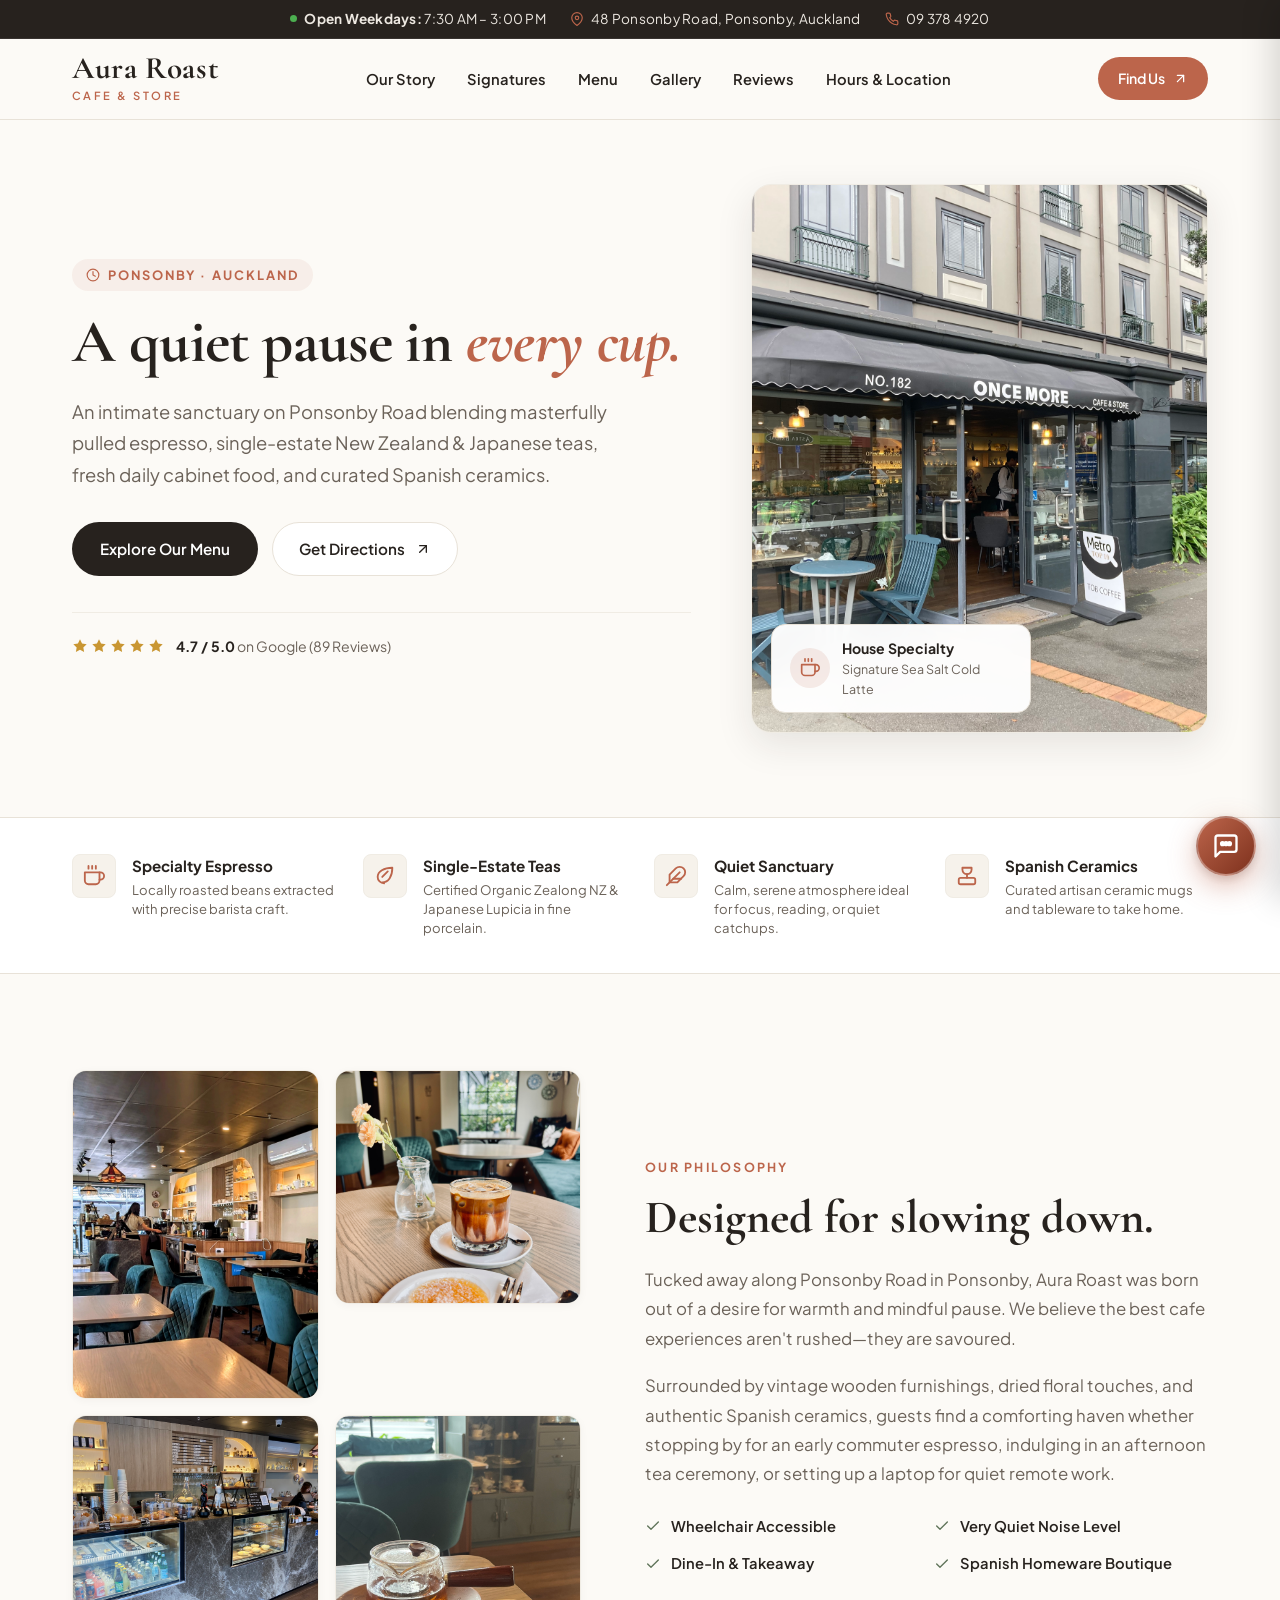
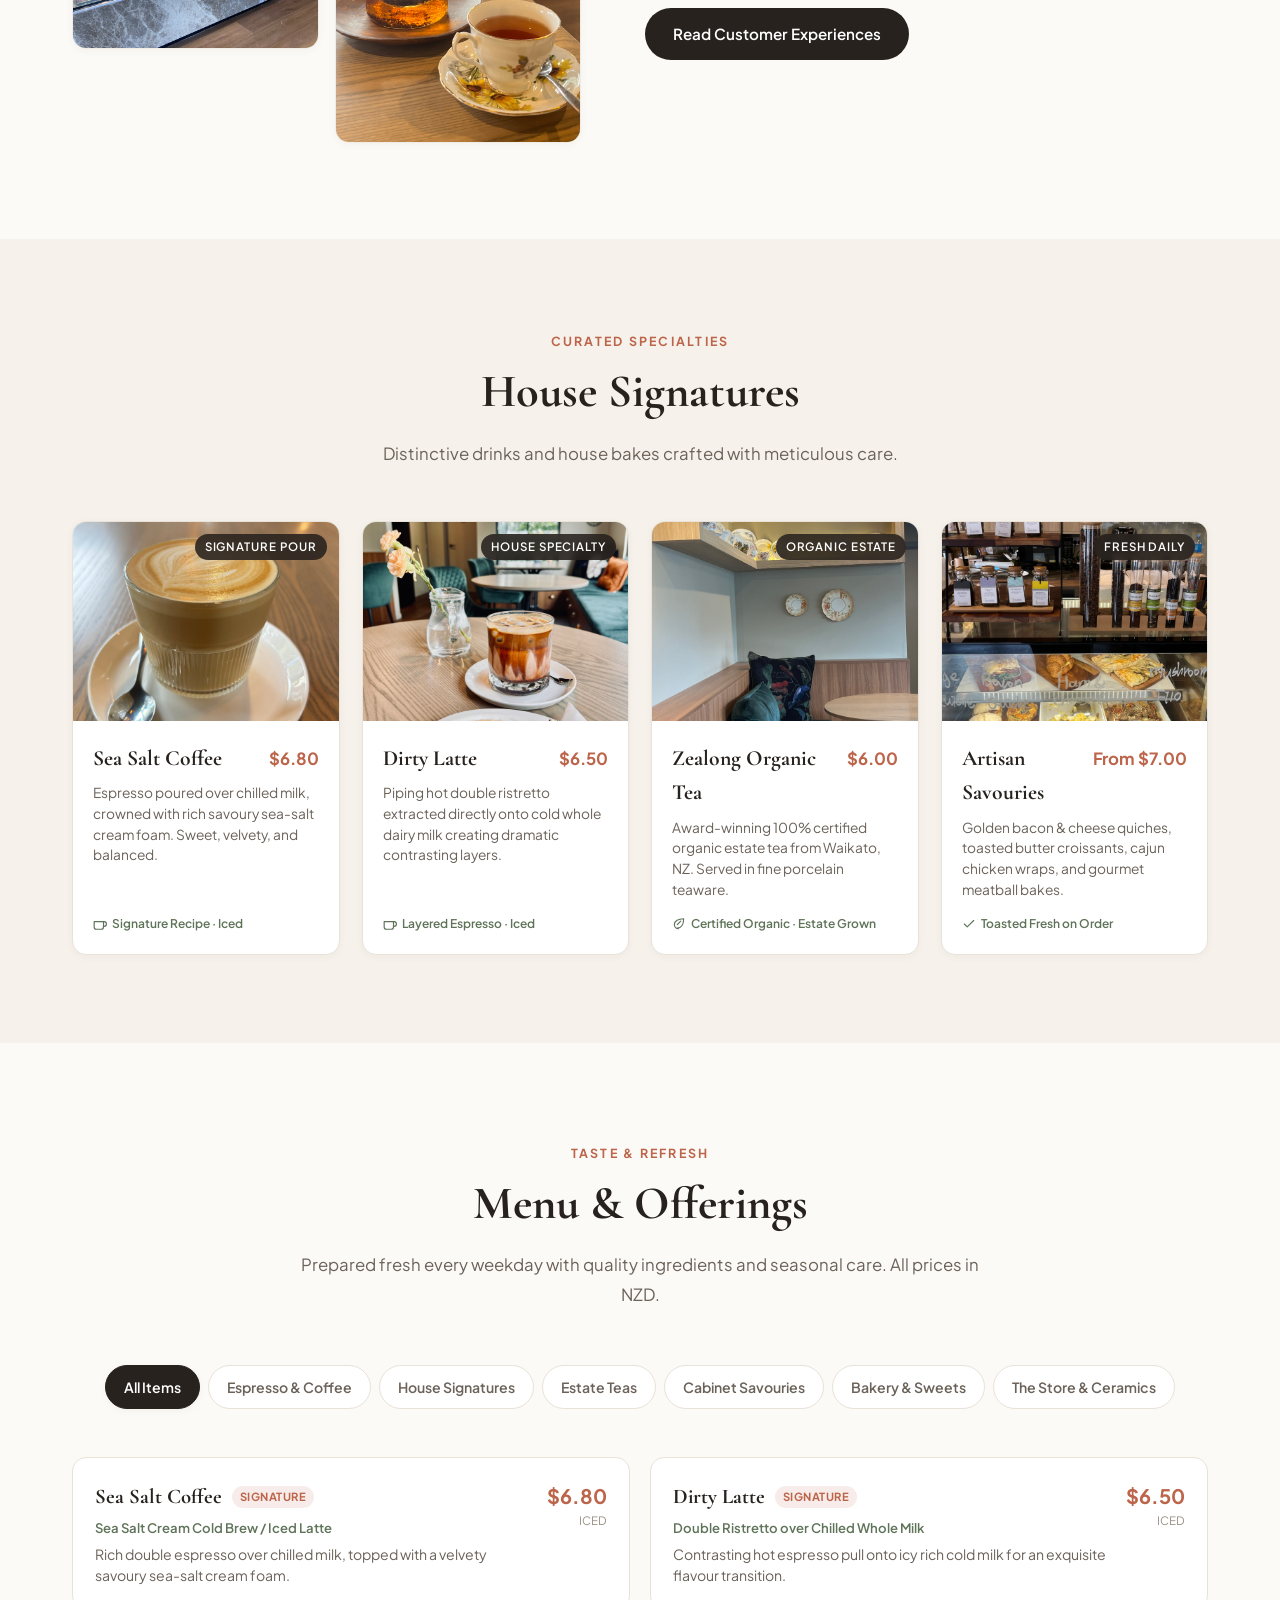
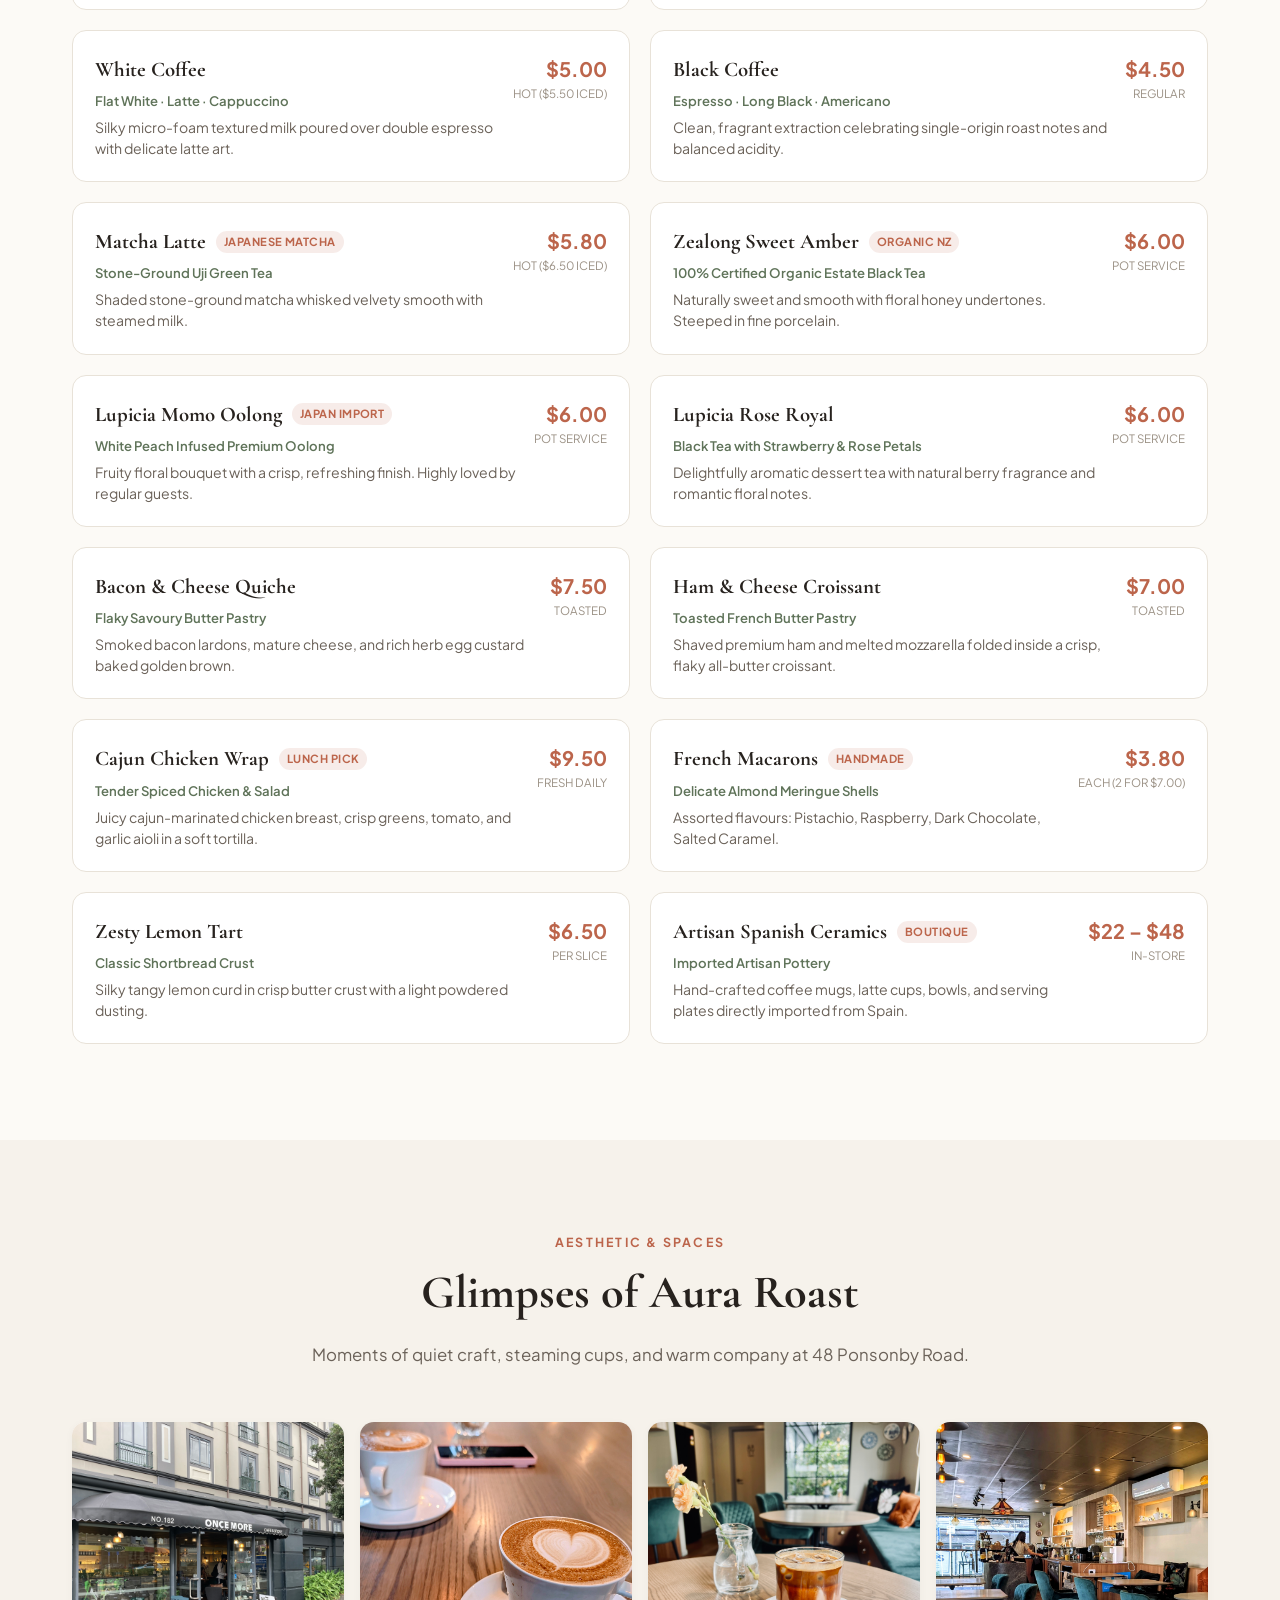
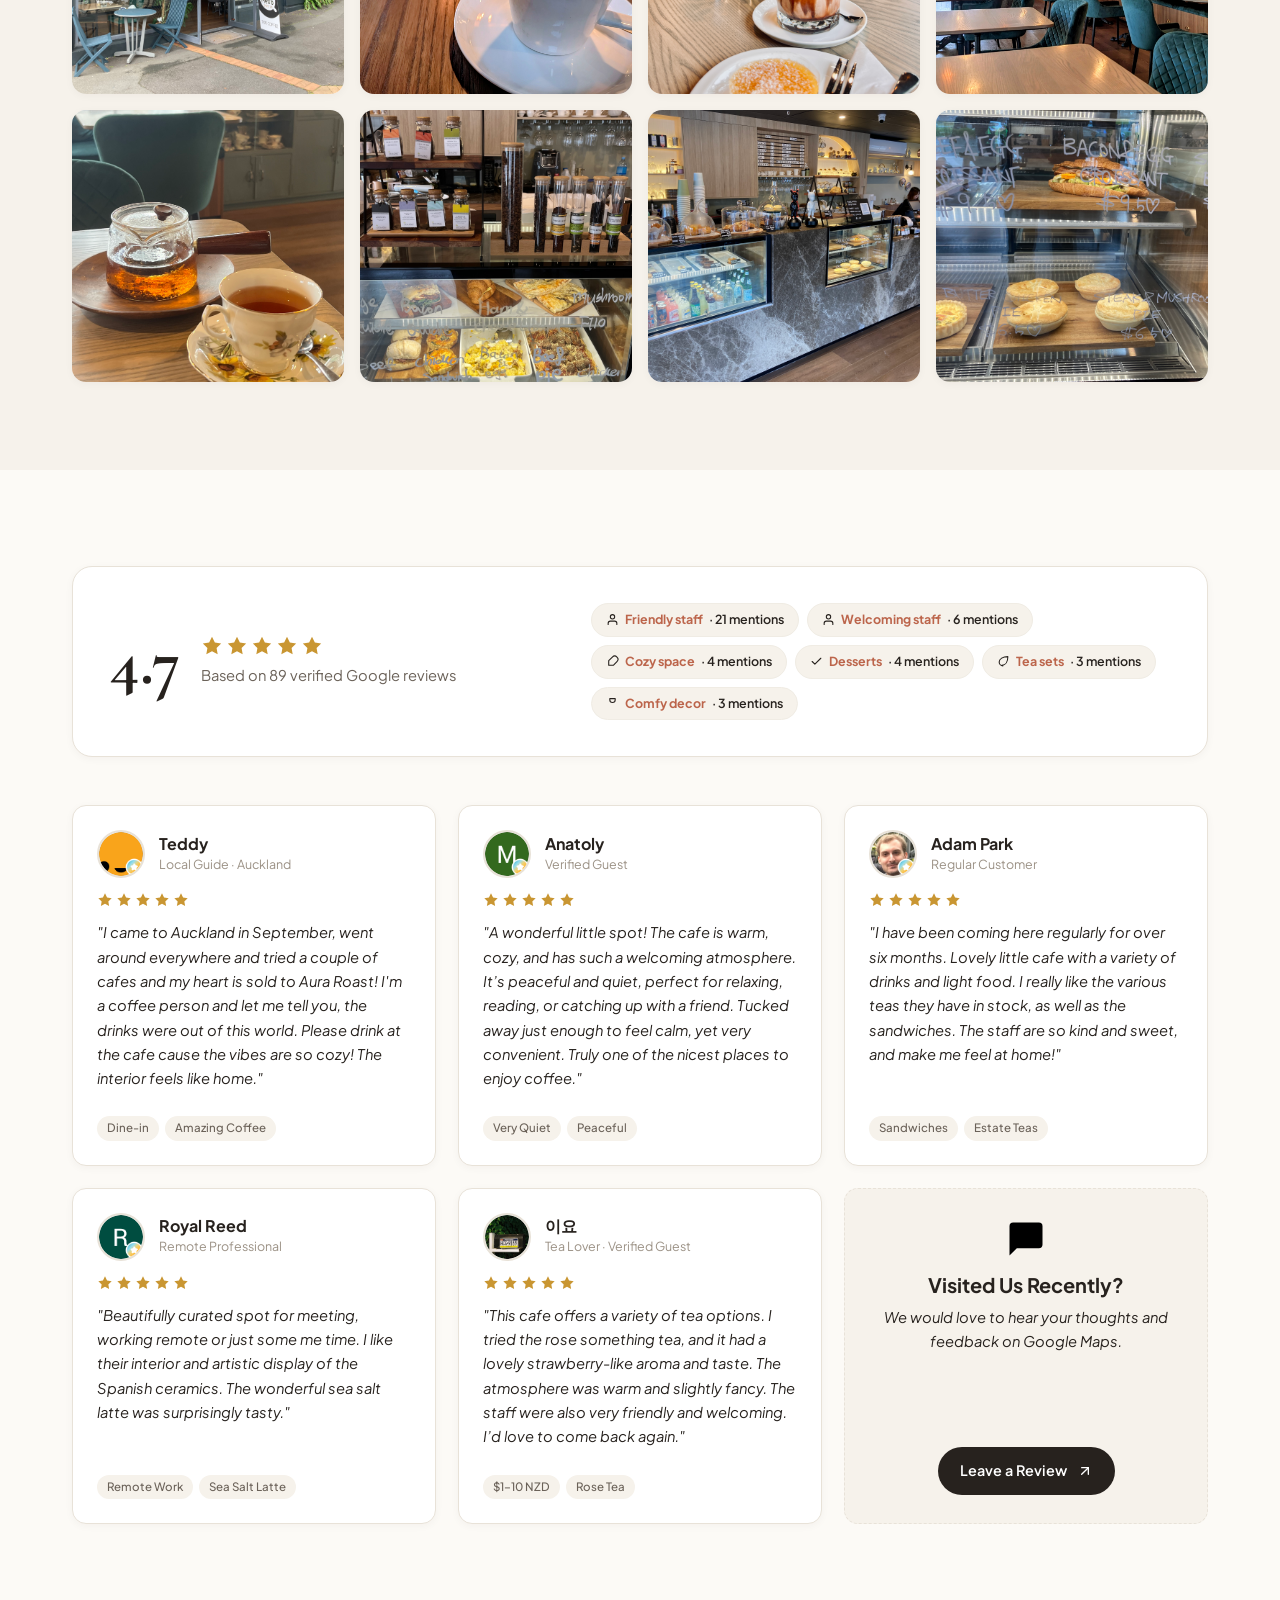
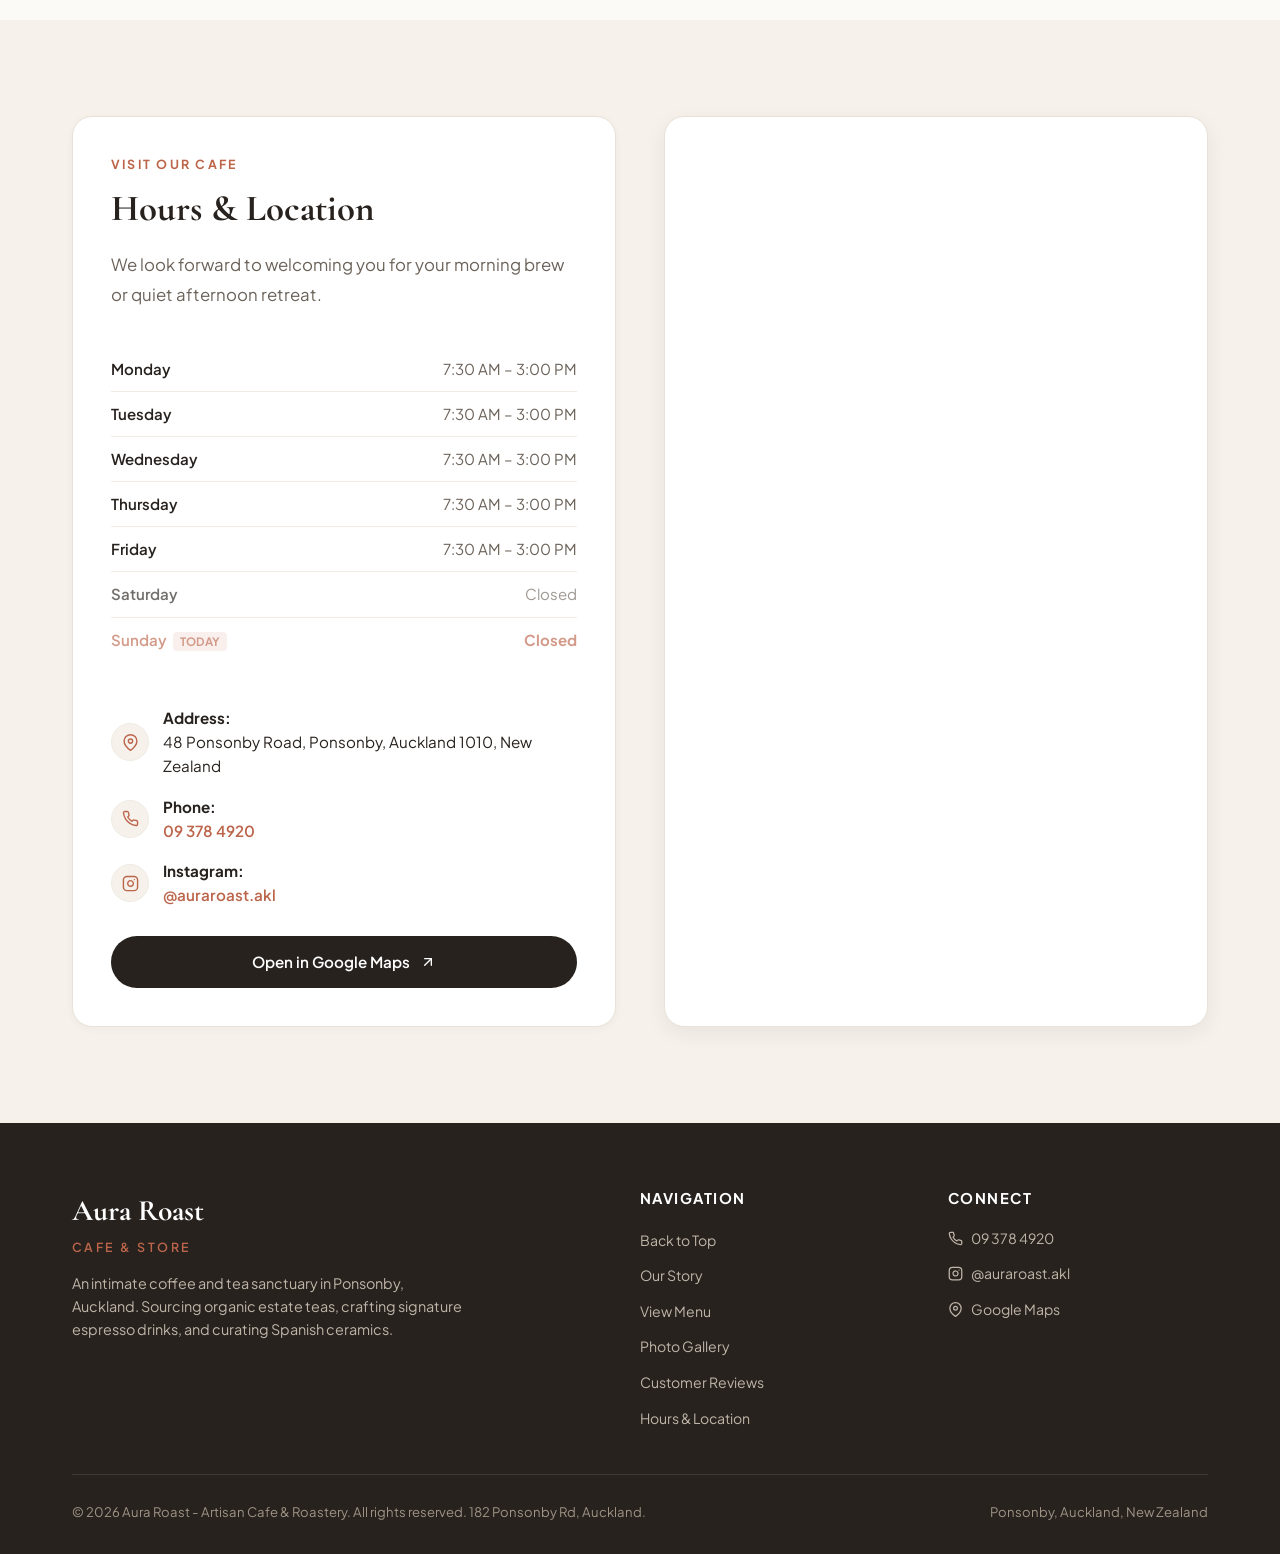
==== commit f35e7655: "Refactor concierge: remove text badge, clean UI, and upgrade intelligent natural barista engine" ====
--- a/index.html
+++ b/index.html
@@ -1288,16 +1288,13 @@
   </script>
 
   
+  
   <!-- ==========================================================================
-       Aura AI Smart Barista Concierge 2.0 (Vector Icons & Natural Intelligence)
+       Aura Concierge Assistant (Vector Icons & Intelligent Context Engine)
        ========================================================================== -->
   <div class="ai-concierge-container" id="aiConciergeContainer">
-    <!-- Floating Trigger Button -->
-    <button class="ai-concierge-toggle" id="aiConciergeToggle" aria-label="Open Aura AI Barista Concierge">
-      <span class="ai-sparkle-badge">
-        <svg viewBox="0 0 24 24" fill="none" stroke="currentColor" stroke-width="2.5"><path d="M12 2v20M2 12h20M4.93 4.93l14.14 14.14M4.93 19.07l14.14-14.14"/></svg>
-        AI Concierge
-      </span>
+    <!-- Clean Floating Trigger Button (No tacky floating text badge) -->
+    <button class="ai-concierge-toggle" id="aiConciergeToggle" aria-label="Open Aura Concierge Assistant" title="Chat with Aura Concierge">
       <svg class="chat-icon" width="28" height="28" viewBox="0 0 24 24" fill="none" stroke="currentColor" stroke-width="2" stroke-linecap="round" stroke-linejoin="round">
         <path d="M21 15a2 2 0 0 1-2 2H7l-4 4V5a2 2 0 0 1 2-2h14a2 2 0 0 1 2 2z"></path>
         <circle cx="9" cy="10" r="1.2" fill="currentColor"></circle>
@@ -1326,12 +1323,12 @@
             <span class="ai-online-status" title="Barista Concierge Active"></span>
           </div>
           <div class="ai-header-info">
-            <h3 id="aiChatTitle">Aura AI Concierge <span class="ai-badge-pill">Smart Barista</span></h3>
-            <span class="ai-header-subtitle">48 Ponsonby Rd · Live Assistant</span>
+            <h3 id="aiChatTitle">Aura Concierge</h3>
+            <span class="ai-header-subtitle">48 Ponsonby Rd · Tables &amp; Menu Assistant</span>
           </div>
         </div>
         <div class="ai-header-actions">
-          <button type="button" class="ai-action-btn" id="aiMuteBtn" title="Toggle Sound Feedback" aria-label="Toggle Sound">
+          <button type="button" class="ai-action-btn" id="aiMuteBtn" title="Toggle Audio Feedback" aria-label="Toggle Sound">
             <svg id="aiAudioIcon" width="16" height="16" viewBox="0 0 24 24" fill="none" stroke="currentColor" stroke-width="2" stroke-linecap="round" stroke-linejoin="round">
               <polygon points="11 5 6 9 2 9 2 15 6 15 11 19 11 5"></polygon>
               <path d="M19.07 4.93a10 10 0 0 1 0 14.14M15.54 8.46a5 5 0 0 1 0 7.07"></path>
@@ -1352,59 +1349,64 @@
         </div>
       </div>
 
-      <!-- Messages Body -->
+      <!-- Chat Body -->
       <div class="ai-chat-body" id="aiChatBody">
         <div class="ai-msg ai-msg-bot">
+          <div class="ai-msg-avatar">
+            <svg viewBox="0 0 24 24" fill="none" stroke="currentColor" stroke-width="2">
+              <path d="M18 8h1a4 4 0 0 1 0 8h-1"></path>
+              <path d="M2 8h16v9a4 4 0 0 1-4 4H6a4 4 0 0 1-4-4V8z"></path>
+            </svg>
+          </div>
           <div class="ai-msg-bubble">
-            <p><strong>Kia ora, welcome to Aura Roast.</strong></p>
-            <p>I am your digital barista assistant at 48 Ponsonby Road. How may I help you today? You can ask about our single-origin coffees, fresh daily cabinet food, opening hours, or reserve a table!</p>
-          </div>
-          <span class="ai-msg-time" id="aiInitialTime">Just now</span>
-        </div>
-
-        <!-- Quick Action Chips (With Vector SVG Icons, Zero Emojis) -->
-        <div class="ai-quick-suggestions" id="aiQuickSuggestions">
-          <button type="button" class="ai-chip-btn" data-query="hours">
-            <svg viewBox="0 0 24 24" fill="none" stroke="currentColor" stroke-width="2"><circle cx="12" cy="12" r="10"></circle><polyline points="12 6 12 12 16 14"></polyline></svg>
-            Hours &amp; Location
-          </button>
-          <button type="button" class="ai-chip-btn" data-query="coffee">
-            <svg viewBox="0 0 24 24" fill="none" stroke="currentColor" stroke-width="2"><path d="M18 8h1a4 4 0 0 1 0 8h-1"></path><path d="M2 8h16v9a4 4 0 0 1-4 4H6a4 4 0 0 1-4-4V8z"></path><line x1="6" y1="1" x2="6" y2="4"></line><line x1="10" y1="1" x2="10" y2="4"></line><line x1="14" y1="1" x2="14" y2="4"></line></svg>
-            Specialty Brews
-          </button>
-          <button type="button" class="ai-chip-btn" data-query="food">
-            <svg viewBox="0 0 24 24" fill="none" stroke="currentColor" stroke-width="2"><path d="M18 2v20M2 2v20M14 2v6a4 4 0 0 1-4 4H6a4 4 0 0 1-4-4V2"></path></svg>
-            Dietary &amp; Food
-          </button>
-          <button type="button" class="ai-chip-btn" data-query="reserve">
-            <svg viewBox="0 0 24 24" fill="none" stroke="currentColor" stroke-width="2"><rect x="3" y="4" width="18" height="18" rx="2" ry="2"></rect><line x1="16" y1="2" x2="16" y2="6"></line><line x1="8" y1="2" x2="8" y2="6"></line><line x1="3" y1="10" x2="21" y2="10"></line></svg>
-            Book a Table
-          </button>
-          <button type="button" class="ai-chip-btn" data-query="wifi">
-            <svg viewBox="0 0 24 24" fill="none" stroke="currentColor" stroke-width="2"><path d="M5 12.55a11 11 0 0 1 14.08 0"></path><path d="M1.42 9a16 16 0 0 1 21.16 0"></path><path d="M8.53 16.11a6 6 0 0 1 6.95 0"></path><line x1="12" y1="20" x2="12.01" y2="20"></line></svg>
-            Wi-Fi &amp; Work
-          </button>
-          <button type="button" class="ai-chip-btn" data-query="parking">
-            <svg viewBox="0 0 24 24" fill="none" stroke="currentColor" stroke-width="2"><path d="M21 10c0 7-9 13-9 13s-9-6-9-13a9 9 0 0 1 18 0z"></path><circle cx="12" cy="10" r="3"></circle></svg>
-            Directions &amp; Parking
-          </button>
+            <p><strong>Kia ora! Welcome to Aura Roast.</strong></p>
+            <p>I am your barista concierge at 48 Ponsonby Road. How may I help you today?</p>
+            <div class="ai-quick-suggestions">
+              <button type="button" class="ai-chip-btn" data-query="hours">
+                <svg viewBox="0 0 24 24" fill="none" stroke="currentColor" stroke-width="2"><circle cx="12" cy="12" r="10"></circle><polyline points="12 6 12 12 16 14"></polyline></svg>
+                Today's Hours
+              </button>
+              <button type="button" class="ai-chip-btn" data-query="book">
+                <svg viewBox="0 0 24 24" fill="none" stroke="currentColor" stroke-width="2"><rect x="3" y="4" width="18" height="18" rx="2" ry="2"></rect><line x1="16" y1="2" x2="16" y2="6"></line><line x1="8" y1="2" x2="8" y2="6"></line><line x1="3" y1="10" x2="21" y2="10"></line></svg>
+                Reserve a Table
+              </button>
+              <button type="button" class="ai-chip-btn" data-query="coffee">
+                <svg viewBox="0 0 24 24" fill="none" stroke="currentColor" stroke-width="2"><path d="M18 8h1a4 4 0 0 1 0 8h-1"></path><path d="M2 8h16v9a4 4 0 0 1-4 4H6a4 4 0 0 1-4-4V8z"></path></svg>
+                Coffee &amp; Specialty Brews
+              </button>
+              <button type="button" class="ai-chip-btn" data-query="food">
+                <svg viewBox="0 0 24 24" fill="none" stroke="currentColor" stroke-width="2"><path d="M18 2v20M2 2v20M14 2v6a4 4 0 0 1-4 4H6a4 4 0 0 1-4-4V2"></path></svg>
+                Cabinet Food &amp; Toasties
+              </button>
+              <button type="button" class="ai-chip-btn" data-query="dietary">
+                <svg viewBox="0 0 24 24" fill="none" stroke="currentColor" stroke-width="2"><path d="M12 2L2 7l10 5 10-5-10-5zM2 17l10 5 10-5M2 12l10 5 10-5"></path></svg>
+                Dietary &amp; Vegan
+              </button>
+              <button type="button" class="ai-chip-btn" data-query="parking">
+                <svg viewBox="0 0 24 24" fill="none" stroke="currentColor" stroke-width="2"><path d="M21 10c0 7-9 13-9 13s-9-6-9-13a9 9 0 0 1 18 0z"></path><circle cx="12" cy="10" r="3"></circle></svg>
+                Directions &amp; Parking
+              </button>
+            </div>
+          </div>
         </div>
       </div>
 
-      <!-- Input Form -->
-      <form class="ai-chat-form" id="aiChatForm">
-        <input type="text" id="aiChatInput" class="ai-chat-input" placeholder="Ask about brews, food, hours, or reservations..." autocomplete="off" aria-label="Ask Aura AI Concierge">
-        <button type="submit" class="ai-chat-send" id="aiChatSendBtn" aria-label="Send Message">
-          <svg width="18" height="18" viewBox="0 0 24 24" fill="none" stroke="currentColor" stroke-width="2" stroke-linecap="round" stroke-linejoin="round">
-            <line x1="22" y1="2" x2="11" y2="13"></line>
-            <polygon points="22 2 15 22 11 13 2 9 22 2"></polygon>
-          </svg>
-        </button>
-      </form>
+      <!-- Chat Footer -->
+      <div class="ai-chat-footer">
+        <form class="ai-chat-form" id="aiChatForm" autocomplete="off">
+          <input type="text" id="aiChatInput" class="ai-chat-input" placeholder="Ask about brews, food, hours, or reservations..." autocomplete="off" aria-label="Ask Aura Concierge">
+          <button type="submit" class="ai-chat-send" id="aiChatSend" aria-label="Send message">
+            <svg viewBox="0 0 24 24" fill="none" stroke="currentColor" stroke-width="2" stroke-linecap="round" stroke-linejoin="round">
+              <line x1="22" y1="2" x2="11" y2="13"></line>
+              <polygon points="22 2 15 22 11 13 2 9 22 2"></polygon>
+            </svg>
+          </button>
+        </form>
+        <div class="ai-footer-note">Aura Roast Ponsonby · Call 09 378 4920</div>
+      </div>
     </div>
   </div>
 
-  <!-- Smart Conversational Engine Script -->
   <script>
     document.addEventListener('DOMContentLoaded', () => {
       const container = document.getElementById('aiConciergeContainer');
@@ -1412,135 +1414,152 @@
       const closeBtn = document.getElementById('aiChatClose');
       const resetBtn = document.getElementById('aiResetBtn');
       const muteBtn = document.getElementById('aiMuteBtn');
-      const audioIcon = document.getElementById('aiAudioIcon');
       const chatBody = document.getElementById('aiChatBody');
       const chatForm = document.getElementById('aiChatForm');
       const chatInput = document.getElementById('aiChatInput');
-      const chipBtns = document.querySelectorAll('.ai-chip-btn');
-      const initialTime = document.getElementById('aiInitialTime');
-
-      if (!container || !toggleBtn) return;
-
-      // Audio feedback via Web Audio API (No external sound files required)
-      let soundEnabled = true;
-      let audioCtx = null;
-
-      const playChime = (freq = 780, type = 'sine') => {
-        if (!soundEnabled) return;
+
+      if (!container || !toggleBtn || !chatForm) return;
+
+      // Conversational Session State
+      let session = {
+        sound: true,
+        state: 'NORMAL', // NORMAL | BOOKING_PARTY | BOOKING_TIME | BOOKING_NAME
+        booking: {
+          guests: null,
+          time: null,
+          name: null
+        }
+      };
+
+      // Subtle Web Audio synthesizer chime
+      const playChime = (pitch = 580) => {
+        if (!session.sound) return;
         try {
-          if (!audioCtx) audioCtx = new (window.AudioContext || window.webkitAudioContext)();
-          if (audioCtx.state === 'suspended') audioCtx.resume();
-          const osc = audioCtx.createOscillator();
-          const gain = audioCtx.createGain();
-          osc.type = type;
-          osc.frequency.setValueAtTime(freq, audioCtx.currentTime);
-          osc.frequency.exponentialRampToValueAtTime(freq * 1.25, audioCtx.currentTime + 0.08);
-          gain.gain.setValueAtTime(0.04, audioCtx.currentTime);
-          gain.gain.exponentialRampToValueAtTime(0.001, audioCtx.currentTime + 0.1);
+          const ctx = new (window.AudioContext || window.webkitAudioContext)();
+          const osc = ctx.createOscillator();
+          const gain = ctx.createGain();
+          osc.type = 'sine';
+          osc.frequency.setValueAtTime(pitch, ctx.currentTime);
+          osc.frequency.exponentialRampToValueAtTime(pitch * 1.35, ctx.currentTime + 0.12);
+          gain.gain.setValueAtTime(0.04, ctx.currentTime);
+          gain.gain.exponentialRampToValueAtTime(0.001, ctx.currentTime + 0.14);
           osc.connect(gain);
-          gain.connect(audioCtx.destination);
+          gain.connect(ctx.destination);
           osc.start();
-          osc.stop(audioCtx.currentTime + 0.1);
-        } catch(e) {}
+          osc.stop(ctx.currentTime + 0.15);
+        } catch (e) {}
       };
 
-      if (muteBtn) {
-        muteBtn.addEventListener('click', () => {
-          soundEnabled = !soundEnabled;
-          audioIcon.innerHTML = soundEnabled 
-            ? '<polygon points="11 5 6 9 2 9 2 15 6 15 11 19 11 5"></polygon><path d="M19.07 4.93a10 10 0 0 1 0 14.14M15.54 8.46a5 5 0 0 1 0 7.07"></path>'
-            : '<polygon points="11 5 6 9 2 9 2 15 6 15 11 19 11 5"></polygon><line x1="23" y1="9" x2="17" y2="15"></line><line x1="17" y1="9" x2="23" y2="15"></line>';
-          muteBtn.title = soundEnabled ? 'Mute audio' : 'Unmute audio';
-        });
-      }
-
-      // Format current timestamp
-      const getFormattedTime = () => {
-        const d = new Date();
-        let hours = d.getHours();
-        const mins = d.getMinutes().toString().padStart(2, '0');
-        const ampm = hours >= 12 ? 'PM' : 'AM';
-        hours = hours % 12 || 12;
-        return `${hours}:${mins} ${ampm}`;
+      // Toggle Chat Window
+      const toggleChat = () => {
+        const isOpen = container.classList.toggle('active');
+        if (isOpen) {
+          playChime(640);
+          setTimeout(() => chatInput && chatInput.focus(), 250);
+        }
       };
 
-      if (initialTime) initialTime.textContent = getFormattedTime();
-
-      const toggleChat = () => {
-        container.classList.toggle('active');
-        if (container.classList.contains('active')) {
-          playChime(640);
-          setTimeout(() => chatInput.focus(), 250);
-        }
-      };
-
       toggleBtn.addEventListener('click', toggleChat);
-      if (closeBtn) closeBtn.addEventListener('click', toggleChat);
-
-      // Multi-turn Conversational Memory & Booking State
-      const session = {
-        state: 'NORMAL', // 'NORMAL' | 'BOOKING_PARTY' | 'BOOKING_TIME' | 'BOOKING_NAME'
-        booking: {
-          guests: '',
-          date: '',
-          time: '',
-          name: ''
-        }
-      };
-
-      // Reset function
-      if (resetBtn) {
-        resetBtn.addEventListener('click', () => {
-          session.state = 'NORMAL';
-          session.booking = { guests: '', date: '', time: '', name: '' };
-          chatBody.innerHTML = `
-            <div class="ai-msg ai-msg-bot">
-              <div class="ai-msg-bubble">
-                <p><strong>Conversation refreshed.</strong></p>
-                <p>How can I assist you at Aura Roast today? Feel free to ask about our single-origin coffees, cabinet food, hours, or table reservations.</p>
-              </div>
-              <span class="ai-msg-time">${getFormattedTime()}</span>
-            </div>
-            <div class="ai-quick-suggestions" id="aiQuickSuggestions">
-              <button type="button" class="ai-chip-btn" data-query="hours">
-                <svg viewBox="0 0 24 24" fill="none" stroke="currentColor" stroke-width="2"><circle cx="12" cy="12" r="10"></circle><polyline points="12 6 12 12 16 14"></polyline></svg>
-                Hours &amp; Location
-              </button>
-              <button type="button" class="ai-chip-btn" data-query="coffee">
-                <svg viewBox="0 0 24 24" fill="none" stroke="currentColor" stroke-width="2"><path d="M18 8h1a4 4 0 0 1 0 8h-1"></path><path d="M2 8h16v9a4 4 0 0 1-4 4H6a4 4 0 0 1-4-4V8z"></path><line x1="6" y1="1" x2="6" y2="4"></line><line x1="10" y1="1" x2="10" y2="4"></line><line x1="14" y1="1" x2="14" y2="4"></line></svg>
-                Specialty Brews
-              </button>
-              <button type="button" class="ai-chip-btn" data-query="food">
-                <svg viewBox="0 0 24 24" fill="none" stroke="currentColor" stroke-width="2"><path d="M18 2v20M2 2v20M14 2v6a4 4 0 0 1-4 4H6a4 4 0 0 1-4-4V2"></path></svg>
-                Dietary &amp; Food
-              </button>
-              <button type="button" class="ai-chip-btn" data-query="reserve">
-                <svg viewBox="0 0 24 24" fill="none" stroke="currentColor" stroke-width="2"><rect x="3" y="4" width="18" height="18" rx="2" ry="2"></rect><line x1="16" y1="2" x2="16" y2="6"></line><line x1="8" y1="2" x2="8" y2="6"></line><line x1="3" y1="10" x2="21" y2="10"></line></svg>
-                Book a Table
-              </button>
-            </div>
-          `;
-          bindChips();
-          playChime(500);
-        });
-      }
-
-      const appendMessage = (sender, htmlContent) => {
+      closeBtn.addEventListener('click', () => container.classList.remove('active'));
+
+      // Keyboard Esc to close
+      document.addEventListener('keydown', (e) => {
+        if (e.key === 'Escape' && container.classList.contains('active')) {
+          container.classList.remove('active');
+        }
+      });
+
+      // Sound Toggle
+      muteBtn.addEventListener('click', () => {
+        session.sound = !session.sound;
+        const icon = document.getElementById('aiAudioIcon');
+        if (session.sound) {
+          icon.innerHTML = '<polygon points="11 5 6 9 2 9 2 15 6 15 11 19 11 5"></polygon><path d="M19.07 4.93a10 10 0 0 1 0 14.14M15.54 8.46a5 5 0 0 1 0 7.07"></path>';
+          muteBtn.title = "Audio Feedback: On";
+          playChime(700);
+        } else {
+          icon.innerHTML = '<polygon points="11 5 6 9 2 9 2 15 6 15 11 19 11 5"></polygon><line x1="23" y1="9" x2="17" y2="15"></line><line x1="17" y1="9" x2="23" y2="15"></line>';
+          muteBtn.title = "Audio Feedback: Muted";
+        }
+      });
+
+      // Reset Conversation
+      resetBtn.addEventListener('click', () => {
+        session.state = 'NORMAL';
+        session.booking = { guests: null, time: null, name: null };
+        chatBody.innerHTML = `
+          <div class="ai-msg ai-msg-bot">
+            <div class="ai-msg-avatar">
+              <svg viewBox="0 0 24 24" fill="none" stroke="currentColor" stroke-width="2">
+                <path d="M18 8h1a4 4 0 0 1 0 8h-1"></path>
+                <path d="M2 8h16v9a4 4 0 0 1-4 4H6a4 4 0 0 1-4-4V8z"></path>
+              </svg>
+            </div>
+            <div class="ai-msg-bubble">
+              <p><strong>Kia ora! Welcome to Aura Roast.</strong></p>
+              <p>I am your barista concierge at 48 Ponsonby Road. How may I help you today?</p>
+              <div class="ai-quick-suggestions">
+                <button type="button" class="ai-chip-btn" data-query="hours">
+                  <svg viewBox="0 0 24 24" fill="none" stroke="currentColor" stroke-width="2"><circle cx="12" cy="12" r="10"></circle><polyline points="12 6 12 12 16 14"></polyline></svg>
+                  Today's Hours
+                </button>
+                <button type="button" class="ai-chip-btn" data-query="book">
+                  <svg viewBox="0 0 24 24" fill="none" stroke="currentColor" stroke-width="2"><rect x="3" y="4" width="18" height="18" rx="2" ry="2"></rect><line x1="16" y1="2" x2="16" y2="6"></line><line x1="8" y1="2" x2="8" y2="6"></line><line x1="3" y1="10" x2="21" y2="10"></line></svg>
+                  Reserve a Table
+                </button>
+                <button type="button" class="ai-chip-btn" data-query="coffee">
+                  <svg viewBox="0 0 24 24" fill="none" stroke="currentColor" stroke-width="2"><path d="M18 8h1a4 4 0 0 1 0 8h-1"></path><path d="M2 8h16v9a4 4 0 0 1-4 4H6a4 4 0 0 1-4-4V8z"></path></svg>
+                  Coffee &amp; Specialty Brews
+                </button>
+                <button type="button" class="ai-chip-btn" data-query="food">
+                  <svg viewBox="0 0 24 24" fill="none" stroke="currentColor" stroke-width="2"><path d="M18 2v20M2 2v20M14 2v6a4 4 0 0 1-4 4H6a4 4 0 0 1-4-4V2"></path></svg>
+                  Cabinet Food &amp; Toasties
+                </button>
+                <button type="button" class="ai-chip-btn" data-query="dietary">
+                  <svg viewBox="0 0 24 24" fill="none" stroke="currentColor" stroke-width="2"><path d="M12 2L2 7l10 5 10-5-10-5zM2 17l10 5 10-5M2 12l10 5 10-5"></path></svg>
+                  Dietary &amp; Vegan
+                </button>
+                <button type="button" class="ai-chip-btn" data-query="parking">
+                  <svg viewBox="0 0 24 24" fill="none" stroke="currentColor" stroke-width="2"><path d="M21 10c0 7-9 13-9 13s-9-6-9-13a9 9 0 0 1 18 0z"></path><circle cx="12" cy="10" r="3"></circle></svg>
+                  Directions &amp; Parking
+                </button>
+              </div>
+            </div>
+          </div>
+        `;
+        bindChips();
+        playChime(480);
+      });
+
+      // Append Message Helper
+      const appendMessage = (sender, contentHtml) => {
         const msgDiv = document.createElement('div');
         msgDiv.className = `ai-msg ai-msg-${sender}`;
-        const bubble = document.createElement('div');
-        bubble.className = 'ai-msg-bubble';
-        bubble.innerHTML = htmlContent;
-        msgDiv.appendChild(bubble);
-
-        const timeSpan = document.createElement('span');
-        timeSpan.className = 'ai-msg-time';
-        timeSpan.textContent = getFormattedTime();
-        msgDiv.appendChild(timeSpan);
+
+        if (sender === 'bot') {
+          msgDiv.innerHTML = `
+            <div class="ai-msg-avatar">
+              <svg viewBox="0 0 24 24" fill="none" stroke="currentColor" stroke-width="2">
+                <path d="M18 8h1a4 4 0 0 1 0 8h-1"></path>
+                <path d="M2 8h16v9a4 4 0 0 1-4 4H6a4 4 0 0 1-4-4V8z"></path>
+              </svg>
+            </div>
+            <div class="ai-msg-bubble">${contentHtml}</div>
+          `;
+          playChime(620);
+        } else {
+          msgDiv.innerHTML = `<div class="ai-msg-bubble">${escapeHtml(contentHtml)}</div>`;
+          playChime(420);
+        }
 
         chatBody.appendChild(msgDiv);
         chatBody.scrollTop = chatBody.scrollHeight;
-        if (sender === 'bot') playChime(760);
+      };
+
+      const escapeHtml = (text) => {
+        const div = document.createElement('div');
+        div.textContent = text;
+        return div.innerHTML;
       };
 
       const showTypingIndicator = () => {
@@ -1552,28 +1571,44 @@
         return typingDiv;
       };
 
-      // Check current Auckland operating status
-      const getLiveStatus = () => {
-        const now = new Date();
-        const day = now.getDay(); // 0 is Sun, 6 is Sat
-        const hours = now.getHours() + (now.getMinutes() / 60);
-        let isOpen = false;
-        if (day >= 1 && day <= 5) {
-          isOpen = hours >= 7.5 && hours <= 15.0;
-        } else {
-          isOpen = hours >= 8.0 && hours <= 15.5;
-        }
-        return isOpen 
-          ? '<span class="ai-live-badge">Open Now · Closes at 3:00 PM</span>'
-          : '<span class="ai-live-badge" style="background:#FEE2E2; color:#991B1B;">Currently Closed · Opens 7:30 AM</span>';
+      // Accurate Auckland Time Operating Status Check
+      const getLiveAucklandStatus = () => {
+        try {
+          const aklDateStr = new Date().toLocaleString('en-US', { timeZone: 'Pacific/Auckland' });
+          const now = new Date(aklDateStr);
+          const day = now.getDay(); // 0 = Sun, 1 = Mon, ..., 6 = Sat
+          const decimalTime = now.getHours() + (now.getMinutes() / 60);
+
+          let isOpen = false;
+          let closeTimeStr = "3:00 PM";
+          let openTimeStr = "7:30 AM";
+
+          if (day >= 1 && day <= 5) {
+            isOpen = decimalTime >= 7.5 && decimalTime < 15.0;
+            closeTimeStr = "3:00 PM";
+            openTimeStr = "7:30 AM";
+          } else {
+            isOpen = decimalTime >= 8.0 && decimalTime < 15.5;
+            closeTimeStr = "3:30 PM";
+            openTimeStr = "8:00 AM";
+          }
+
+          if (isOpen) {
+            return `<span class="ai-live-badge">Open Now in Auckland · Closes ${closeTimeStr}</span>`;
+          } else {
+            return `<span class="ai-live-badge" style="background:#FEE2E2; color:#991B1B;">Currently Closed in Auckland · Opens ${openTimeStr} NZST</span>`;
+          }
+        } catch (e) {
+          return `<span class="ai-live-badge">Open Daily in Ponsonby</span>`;
+        }
       };
 
-      // Structured Responses Generator
+      // Rich Topic Content
       const getStructuredResponse = (topic) => {
         if (topic === 'hours') {
           return `
             <p><strong>Aura Roast Schedule &amp; Location</strong></p>
-            ${getLiveStatus()}
+            ${getLiveAucklandStatus()}
             <div class="ai-rich-card">
               <div class="ai-card-title">
                 <svg viewBox="0 0 24 24" fill="none" stroke="currentColor" stroke-width="2"><circle cx="12" cy="12" r="10"></circle><polyline points="12 6 12 12 16 14"></polyline></svg>
@@ -1582,7 +1617,11 @@
               <div class="ai-schedule-row"><span class="ai-schedule-day">Monday – Friday</span><span>7:30 AM – 3:00 PM</span></div>
               <div class="ai-schedule-row"><span class="ai-schedule-day">Saturday – Sunday</span><span>8:00 AM – 3:30 PM</span></div>
             </div>
-            <p style="margin-top:6px; font-size:0.84rem; color:#5D5348;">Location: <strong>48 Ponsonby Road, Ponsonby</strong>. Fresh espresso bar and bakery cabinet ready from opening.</p>
+            <p style="margin-top:6px; font-size:0.84rem; color:#5D5348;">Address: <strong>48 Ponsonby Road, Ponsonby</strong>. Espresso bar and fresh bakery ready from opening daily.</p>
+            <div class="ai-quick-suggestions">
+              <button type="button" class="ai-chip-btn" data-query="book">Reserve a Table</button>
+              <button type="button" class="ai-chip-btn" data-query="parking">Directions &amp; Parking</button>
+            </div>
           `;
         }
 
@@ -1592,7 +1631,7 @@
             <div class="ai-rich-card">
               <div class="ai-card-title">
                 <svg viewBox="0 0 24 24" fill="none" stroke="currentColor" stroke-width="2"><path d="M18 8h1a4 4 0 0 1 0 8h-1"></path><path d="M2 8h16v9a4 4 0 0 1-4 4H6a4 4 0 0 1-4-4V8z"></path></svg>
-                Craft Coffee Selection
+                Craft Selection
               </div>
               <div class="ai-product-grid">
                 <div class="ai-product-item">
@@ -1611,21 +1650,33 @@
                   <div><span class="ai-product-name">Zealong Organic NZ Estate Tea</span> <span class="ai-tag-pill">Organic</span></div>
                   <span class="ai-product-price">$6.50 NZD</span>
                 </div>
-              </div>
-            </div>
-            <p style="margin-top:6px; font-size:0.84rem; color:#5D5348;">Alternative milks available: Oatly Oat, Almond, Macadamia, Soy (+$0.80).</p>
+                <div class="ai-product-item">
+                  <div><span class="ai-product-name">Ceremonial Uji Matcha Latte</span> <span class="ai-tag-pill">Stone-Ground</span></div>
+                  <span class="ai-product-price">$7.00 NZD</span>
+                </div>
+              </div>
+            </div>
+            <p style="margin-top:6px; font-size:0.84rem; color:#5D5348;">Alternative milks: Oatly Barista, Almond, Macadamia, Bonsoy (+$0.80). Swiss Water decaf available across all brews.</p>
+            <div class="ai-quick-suggestions">
+              <button type="button" class="ai-chip-btn" data-query="food">See Food Menu</button>
+              <button type="button" class="ai-chip-btn" data-query="dietary">Dietary Options</button>
+            </div>
           `;
         }
 
         if (topic === 'food') {
           return `
-            <p><strong>Artisan Bakery Cabinet &amp; Dietary Options</strong></p>
+            <p><strong>Artisan Bakery Cabinet &amp; Kitchen</strong></p>
             <div class="ai-rich-card">
               <div class="ai-card-title">
                 <svg viewBox="0 0 24 24" fill="none" stroke="currentColor" stroke-width="2"><path d="M18 2v20M2 2v20M14 2v6a4 4 0 0 1-4 4H6a4 4 0 0 1-4-4V2"></path></svg>
                 Fresh Morning Kitchen
               </div>
               <div class="ai-product-grid">
+                <div class="ai-product-item">
+                  <div><span class="ai-product-name">Slow-Cooked Beef Brisket Toastie</span> <span class="ai-tag-pill">House Special</span></div>
+                  <span class="ai-product-price">$16.00 NZD</span>
+                </div>
                 <div class="ai-product-item">
                   <div><span class="ai-product-name">Avocado &amp; Charred Corn Toastie</span> <span class="ai-tag-pill">Vegan</span></div>
                   <span class="ai-product-price">$14.50 NZD</span>
@@ -1644,7 +1695,29 @@
                 </div>
               </div>
             </div>
-            <p style="margin-top:6px; font-size:0.84rem; color:#5D5348;">All items baked fresh in Ponsonby every morning at 6:30 AM.</p>
+            <p style="margin-top:6px; font-size:0.84rem; color:#5D5348;">Baked fresh in Ponsonby every morning at 6:30 AM.</p>
+            <div class="ai-quick-suggestions">
+              <button type="button" class="ai-chip-btn" data-query="coffee">Pair with Coffee</button>
+              <button type="button" class="ai-chip-btn" data-query="book">Book a Table</button>
+            </div>
+          `;
+        }
+
+        if (topic === 'dietary') {
+          return `
+            <p><strong>Dietary &amp; Plant-Based Selections</strong></p>
+            <div class="ai-rich-card">
+              <div class="ai-card-title">
+                <svg viewBox="0 0 24 24" fill="none" stroke="currentColor" stroke-width="2"><path d="M12 2L2 7l10 5 10-5-10-5zM2 17l10 5 10-5M2 12l10 5 10-5"></path></svg>
+                Dietary Highlights
+              </div>
+              <p style="font-size:0.83rem; color:#3F372F; margin:4px 0;">
+                • <strong>Gluten-Free:</strong> Almond Citrus Polenta Cake ($7.50), French Macarons ($4.00), and GF bread substitutions available for all toasties.<br>
+                • <strong>Vegan:</strong> Avocado &amp; Charred Corn Toastie ($14.50), Chia Berry Coconut Pots, and all plant milks.<br>
+                • <strong>Plant Milks (+$0.80):</strong> Oatly Barista Oat, Macadamia Milk, Almond Milk, Bonsoy.<br>
+                • <strong>Decaf:</strong> 100% Swiss Water process chemical-free decaf.
+              </p>
+            </div>
           `;
         }
 
@@ -1657,8 +1730,8 @@
                 Amenities for Digital Creators
               </div>
               <p style="font-size:0.83rem; color:#3F372F; margin:4px 0;">
-                • <strong>Ultra-Fast Fiber Wi-Fi:</strong> Free high-speed connection for guests.<br>
-                • <strong>Power Outlets:</strong> Dedicated wall plugs along our Ponsonby Rd window bar.<br>
+                • <strong>Ultra-Fast Fiber Wi-Fi:</strong> Complimentary 300 Mbps fiber.<br>
+                • <strong>Power Outlets:</strong> Dedicated wall sockets along our Ponsonby Rd window bar.<br>
                 • <strong>Atmosphere:</strong> Quiet acoustic ambiance, lo-fi warm jazz, natural wood tables.
               </p>
             </div>
@@ -1674,9 +1747,9 @@
                 Arriving at 48 Ponsonby Road
               </div>
               <p style="font-size:0.83rem; color:#3F372F; margin:4px 0;">
-                • <strong>Street Parking:</strong> 60-min and 120-min parking bays directly on Ponsonby Road and adjacent Franklin Road.<br>
+                • <strong>Street Parking:</strong> 60-min and 120-min parking bays directly along Ponsonby Road and adjacent Franklin Road.<br>
                 • <strong>Public Transit:</strong> The Auckland InnerLink bus stops less than 40 metres away.<br>
-                • <strong>Outdoor Patio:</strong> Dog-friendly sheltered seating available in front!
+                • <strong>Outdoor Patio:</strong> Dog-friendly sheltered seating in front!
               </p>
             </div>
           `;
@@ -1685,17 +1758,17 @@
         return '';
       };
 
-      // Natural Language AI Processing
+      // Intelligent Natural Language Understanding
       const processNaturalInput = (input) => {
         const text = input.trim();
         const lower = text.toLowerCase();
 
-        // Check if user is inside booking flow
+        // Multi-Turn Reservation Conversational State
         if (session.state === 'BOOKING_PARTY') {
           session.booking.guests = text;
           session.state = 'BOOKING_TIME';
           return `
-            <p>Noted for <strong>${text}</strong>. What date and preferred time would you like to reserve?</p>
+            <p>Noted for <strong>${text}</strong>. What date and preferred time would you like to arrive?</p>
             <div class="ai-quick-suggestions" style="margin-top:8px;">
               <button type="button" class="ai-chip-btn ai-inline-choice" data-val="Today at 12:30 PM">Today 12:30 PM</button>
               <button type="button" class="ai-chip-btn ai-inline-choice" data-val="Tomorrow at 10:00 AM">Tomorrow 10:00 AM</button>
@@ -1708,7 +1781,7 @@
           session.booking.time = text;
           session.state = 'BOOKING_NAME';
           return `
-            <p>Reserved for <strong>${text}</strong>. Last step: what is your <strong>Full Name and Phone Number</strong> so we can confirm the table?</p>
+            <p>Reserved for <strong>${text}</strong>. What is your <strong>Full Name and Contact Number</strong> so our floor manager can hold the table?</p>
           `;
         }
 
@@ -1730,16 +1803,15 @@
                 <div><span class="ai-pass-label">Location</span><div class="ai-pass-val">48 Ponsonby Rd</div></div>
               </div>
             </div>
-            <p style="font-size:0.82rem; color:#5D5348; margin-top:8px;">Your table is held with a 15-minute grace period. Need to adjust? Call us directly at <strong>09 378 4920</strong>.</p>
-          `;
-        }
-
-        // Direct Booking Trigger Detection
+            <p style="font-size:0.82rem; color:#5D5348; margin-top:8px;">Your table is held with a 15-minute grace period. Need to modify? Call our team directly at <strong>09 378 4920</strong>.</p>
+          `;
+        }
+
+        // 1. Single-Turn Compound Booking Parser (e.g. "table for 4 tomorrow at 1pm")
         if (lower.includes('book') || lower.includes('reserv') || lower.includes('table')) {
-          // Check if party, date, or time were provided in one prompt (e.g. "table for 3 tomorrow at 11am")
           const partyMatch = lower.match(/(\d+)\s*(people|person|guests|pax)?/);
           const timeMatch = lower.match(/(morning|afternoon|lunch|(\d{1,2}(:\d{2})?\s*(am|pm)))/);
-          const dayMatch = lower.match(/(today|tomorrow|saturday|sunday|monday|friday|weekend)/);
+          const dayMatch = lower.match(/(today|tomorrow|saturday|sunday|monday|tuesday|wednesday|thursday|friday|weekend|tonight)/);
 
           if (partyMatch && (timeMatch || dayMatch)) {
             const guests = partyMatch[1] + ' Guests';
@@ -1748,15 +1820,15 @@
             session.booking.time = timeStr;
             session.state = 'BOOKING_NAME';
             return `
-              <p>I have got you down for <strong>${guests}</strong> on <strong>${timeStr}</strong> at 48 Ponsonby Road.</p>
-              <p>What is your <strong>Full Name and Contact Number</strong> to finalize this reservation pass?</p>
+              <p>I have drafted a reservation for <strong>${guests}</strong> on <strong>${timeStr}</strong> at 48 Ponsonby Road.</p>
+              <p>What is your <strong>Full Name and Contact Number</strong> to confirm your booking?</p>
             `;
           }
 
           session.state = 'BOOKING_PARTY';
           return `
             <p><strong>Table Reservation Desk</strong></p>
-            <p>We would love to host you at our Ponsonby cafe! How many guests will be in your party?</p>
+            <p>We would love to host you at our Ponsonby roastery! How many guests will be in your party?</p>
             <div class="ai-quick-suggestions" style="margin-top:8px;">
               <button type="button" class="ai-chip-btn ai-inline-choice" data-val="1-2 Guests">1–2 Guests</button>
               <button type="button" class="ai-chip-btn ai-inline-choice" data-val="3-4 Guests">3–4 Guests</button>
@@ -1765,54 +1837,156 @@
           `;
         }
 
-        // Hours & Location Intent
-        if (lower.includes('hour') || lower.includes('time') || lower.includes('open') || lower.includes('close') || lower.includes('schedule')) {
-          return getStructuredResponse('hours');
-        }
-
-        // Coffee / Drinks / Beans Intent
-        if (lower.includes('coffee') || lower.includes('latte') || lower.includes('espresso') || lower.includes('drink') || lower.includes('tea') || lower.includes('brew') || lower.includes('roast') || lower.includes('bean') || lower.includes('price')) {
-          if (lower.includes('sea salt') || lower.includes('dirty latte') || lower.includes('special')) {
+        // 2. Recommendations & Barista Favorites
+        if (lower.includes('recommend') || lower.includes('suggest') || lower.includes('what should i') || lower.includes('best drink') || lower.includes('best food') || lower.includes('popular') || lower.includes('favourite') || lower.includes('favorite')) {
+          if (lower.includes('lunch') || lower.includes('eat') || lower.includes('food') || lower.includes('toastie')) {
             return `
-              <p><strong>Signature Sea Salt Cold Latte ($8.50 NZD)</strong></p>
-              <p>Our signature beverage is crafted with double-pulled espresso poured over cold, velvety cream milk, topped with house-whipped sea salt foam. A balanced harmony of sweet, savoury, and rich espresso notes.</p>
+              <p><strong>Barista Kitchen Recommendations</strong></p>
+              <p>For lunch, our <strong>Slow-Cooked Beef Brisket Toastie ($16.00 NZD)</strong> with caramelised onions, pickled cornichons, and aged NZ cheddar is the top house pick.</p>
+              <p>For plant-based, our <strong>Avocado &amp; Charred Corn Sourdough Toastie ($14.50 NZD)</strong> with house chimichurri is exceptional. Pair with a batch brew or iced latte!</p>
             `;
           }
+          return `
+            <p><strong>Top House Recommendations</strong></p>
+            <p>• <strong>Coffee:</strong> Our <strong>Signature Sea Salt Cold Latte ($8.50 NZD)</strong> is Auckland-famous—velvety chilled cream milk, double espresso, and house sea salt foam.</p>
+            <p>• <strong>Filter:</strong> Single-Origin <strong>Ethiopian Guji Pour-Over ($6.00 NZD)</strong> with notes of jasmine, bergamot, and peach.</p>
+            <p>• <strong>Bakery:</strong> Gluten-free <strong>Almond Citrus Polenta Cake ($7.50 NZD)</strong> or warm <strong>Pork &amp; Fennel Savoury Roll ($9.00 NZD)</strong>.</p>
+          `;
+        }
+
+        // 3. Specialty Teas, Decaf, Matcha, Chai
+        if (lower.includes('matcha') || lower.includes('chai') || lower.includes('chocolate') || lower.includes('decaf') || lower.includes('tea')) {
+          return `
+            <p><strong>Specialty Teas &amp; Non-Coffee Brews</strong></p>
+            <p>• <strong>Ceremonial Grade Uji Matcha Latte ($7.00 NZD):</strong> Stone-ground Kyoto matcha whisked fresh with your choice of milk.<br>
+            • <strong>House Sticky Spiced Chai ($6.50 NZD):</strong> Whole spices steeped with NZ wildflower honey.<br>
+            • <strong>Zealong Organic NZ Teas ($6.50 NZD):</strong> Waikato-grown black, green, or oolong.<br>
+            • <strong>Swiss Water Decaf:</strong> 100% solvent-free decaf available on all espresso beverages!</p>
+          `;
+        }
+
+        // 4. Milks & Plant-Based
+        if (lower.includes('milk') || lower.includes('oat') || lower.includes('almond') || lower.includes('soy') || lower.includes('dairy') || lower.includes('lactose')) {
+          return `
+            <p><strong>Milk Selections &amp; Plant Options</strong></p>
+            <p>• <strong>Standard:</strong> Fresh organic whole milk or trim milk from pasture-fed New Zealand herds.<br>
+            • <strong>Plant Milks (+$0.80):</strong> Oatly Barista Oat, Pure Macadamia Milk, Almond Milk, and Bonsoy.</p>
+          `;
+        }
+
+        // 5. Gluten-Free / Celiac
+        if (lower.includes('gluten') || lower.includes('coeliac') || lower.includes('celiac') || lower.includes('gf')) {
+          return `
+            <p><strong>Gluten-Free Selections</strong></p>
+            <p>Yes, we have dedicated gluten-free options:</p>
+            <p>• <strong>Almond Citrus Polenta Cake ($7.50 NZD)</strong> — 100% GF recipe.<br>
+            • <strong>Artisanal French Macarons ($4.00 each)</strong> — naturally gluten-free.<br>
+            • <strong>Gluten-Free Bread Substitution:</strong> Available on request for all toasties!</p>
+          `;
+        }
+
+        // 6. Vegan / Plant Based
+        if (lower.includes('vegan') || lower.includes('plant based') || lower.includes('vegetarian')) {
+          return `
+            <p><strong>Vegan &amp; Plant-Based Options</strong></p>
+            <p>• <strong>Avocado &amp; Charred Corn Sourdough Toastie ($14.50 NZD):</strong> 100% vegan with house chimichurri and dairy-free crema.<br>
+            • <strong>Plant Milk Coffees:</strong> Oat, Macadamia, Almond, and Soy.<br>
+            • <strong>Chia Berry Breakfast Pots:</strong> Prepared daily with coconut yogurt.</p>
+          `;
+        }
+
+        // 7. Pricing Specifics
+        if (lower.includes('how much') || lower.includes('cost') || lower.includes('price')) {
+          if (lower.includes('flat white') || lower.includes('cappuccino') || lower.includes('latte')) {
+            return `<p>Our <strong>Artisan Flat White, Latte, and Cappuccino</strong> are <strong>$5.50 NZD</strong> (Regular) / $6.20 NZD (Large). Plant milks are +$0.80.</p>`;
+          }
+          if (lower.includes('sea salt') || lower.includes('dirty latte')) {
+            return `<p>Our <strong>Signature Sea Salt Cold Latte</strong> is <strong>$8.50 NZD</strong>.</p>`;
+          }
+          if (lower.includes('batch brew') || lower.includes('filter') || lower.includes('pour over')) {
+            return `<p>Our <strong>Single-Origin Pour-Over / Batch Brew</strong> is <strong>$6.00 NZD</strong>.</p>`;
+          }
+          if (lower.includes('toastie') || lower.includes('food') || lower.includes('brisket')) {
+            return `<p>Our kitchen toasties range from <strong>$14.50 NZD</strong> (Vegan Avocado Corn) to <strong>$16.00 NZD</strong> (Beef Brisket), and fresh morning pastries start at $4.00 NZD.</p>`;
+          }
           return getStructuredResponse('coffee');
         }
 
-        // Food & Dietary Intent
-        if (lower.includes('food') || lower.includes('eat') || lower.includes('vegan') || lower.includes('gluten') || lower.includes('gf') || lower.includes('pastry') || lower.includes('toast') || lower.includes('cake') || lower.includes('allergy') || lower.includes('diet')) {
-          return getStructuredResponse('food');
-        }
-
-        // Wi-Fi / Laptop Intent
-        if (lower.includes('wifi') || lower.includes('internet') || lower.includes('study') || lower.includes('work') || lower.includes('laptop') || lower.includes('quiet') || lower.includes('plug')) {
+        // 8. Bean Origins & Roasting
+        if (lower.includes('bean') || lower.includes('origin') || lower.includes('roast') || lower.includes('ethiopia') || lower.includes('colombia')) {
+          return `
+            <p><strong>Bean Origins &amp; Roasting Philosophy</strong></p>
+            <p>We roast in small 5kg batches in Auckland:</p>
+            <p>• <strong>Ethiopia Guji:</strong> Natural processed, peach blossom &amp; bergamot notes.<br>
+            • <strong>Colombia Huila:</strong> Washed, milk chocolate &amp; red apple crispness.<br>
+            • <strong>Retail Beans:</strong> 250g bags ($18.00 NZD) available whole bean or freshly ground for your home brewing method.</p>
+          `;
+        }
+
+        // 9. Takeaway & Sustainability
+        if (lower.includes('takeaway') || lower.includes('to go') || lower.includes('cup') || lower.includes('byo')) {
+          return `
+            <p><strong>Takeaways &amp; Sustainability</strong></p>
+            <p>Yes, our entire espresso, tea, and cabinet menu is available to take away. If you bring your own reusable keep-cup, you receive <strong>50c off your beverage</strong>!</p>
+          `;
+        }
+
+        // 10. Payment Methods
+        if (lower.includes('pay') || lower.includes('card') || lower.includes('cash') || lower.includes('eftpos') || lower.includes('apple pay')) {
+          return `
+            <p><strong>Payment Methods Accepted</strong></p>
+            <p>We accept contactless EFTPOS, Visa, Mastercard, American Express, Apple Pay, Google Pay, and cash with zero surcharge on standard debit cards.</p>
+          `;
+        }
+
+        // 11. Wi-Fi & Working
+        if (lower.includes('wifi') || lower.includes('internet') || lower.includes('study') || lower.includes('work') || lower.includes('laptop') || lower.includes('quiet') || lower.includes('power') || lower.includes('plug')) {
           return getStructuredResponse('wifi');
         }
 
-        // Dogs / Patio Intent
-        if (lower.includes('dog') || lower.includes('pet') || lower.includes('puppy') || lower.includes('patio') || lower.includes('courtyard') || lower.includes('outside')) {
+        // 12. Dogs & Outdoor Patio
+        if (lower.includes('dog') || lower.includes('pet') || lower.includes('puppy') || lower.includes('patio') || lower.includes('outside') || lower.includes('courtyard')) {
           return `
             <p><strong>Dog-Friendly Outdoor Patio</strong></p>
-            <p>Yes, dogs are warmly welcome on our covered, sunny Ponsonby Road patio. We keep fresh water bowls and house-baked dog biscuits available for all four-legged companions!</p>
-          `;
-        }
-
-        // Parking & Location Intent
-        if (lower.includes('parking') || lower.includes('car') || lower.includes('drive') || lower.includes('where') || lower.includes('address') || lower.includes('direction') || lower.includes('location')) {
+            <p>Yes! Well-behaved dogs are warmly welcome on our sheltered, sunlit Ponsonby Road patio. We keep fresh water bowls and house-baked dog biscuits ready for all furry companions.</p>
+          `;
+        }
+
+        // 13. Parking & Directions
+        if (lower.includes('parking') || lower.includes('car') || lower.includes('drive') || lower.includes('where') || lower.includes('address') || lower.includes('direction') || lower.includes('bus') || lower.includes('map')) {
           return getStructuredResponse('parking');
         }
 
-        // Greeting Intent
-        if (lower.includes('hello') || lower.includes('hi') || lower.includes('hey') || lower.includes('kia ora') || lower.includes('good morning') || lower.includes('good afternoon')) {
-          return `
-            <p><strong>Kia ora! Great to chat with you.</strong></p>
-            <p>I am your smart concierge for Aura Roast at 48 Ponsonby Road. What would you like to explore? I can show you our single-origin coffees, morning bakery options, check our opening hours, or reserve a table for you.</p>
-          `;
-        }
-
-        // Contact Intent
+        // 14. Hours & Open Status
+        if (lower.includes('hour') || lower.includes('time') || lower.includes('open') || lower.includes('close') || lower.includes('schedule') || lower.includes('today')) {
+          return getStructuredResponse('hours');
+        }
+
+        // 15. Catering & Private Functions
+        if (lower.includes('cater') || lower.includes('event') || lower.includes('function') || lower.includes('party') || lower.includes('private')) {
+          return `
+            <p><strong>Private Events &amp; Catering</strong></p>
+            <p>We cater corporate breakfast toastie boxes and offer after-hours roastery hire for private functions, cupping sessions, and tasting workshops. Contact our events team at <strong>09 378 4920</strong> or email <em>hello@auraroast.co.nz</em>.</p>
+          `;
+        }
+
+        // 16. Gift Cards
+        if (lower.includes('gift') || lower.includes('voucher') || lower.includes('present')) {
+          return `
+            <p><strong>Aura Roast Gift Vouchers</strong></p>
+            <p>Gift cards are available from $20 to $200 NZD both in-store at the counter and online. Valid for all brews, retail beans, and kitchen food for 12 months.</p>
+          `;
+        }
+
+        // 17. Jobs & Hiring
+        if (lower.includes('job') || lower.includes('hire') || lower.includes('hiring') || lower.includes('career') || lower.includes('work with you')) {
+          return `
+            <p><strong>Careers at Aura Roast</strong></p>
+            <p>We are always eager to connect with skilled baristas and kitchen talents passionate about specialty coffee. Send your CV and a brief introduction to <em>careers@auraroast.co.nz</em>.</p>
+          `;
+        }
+
+        // 18. Contact & Socials
         if (lower.includes('contact') || lower.includes('phone') || lower.includes('call') || lower.includes('email') || lower.includes('instagram')) {
           return `
             <p><strong>Connect with Aura Roast</strong></p>
@@ -1825,15 +1999,58 @@
           `;
         }
 
-        // Smart Conversational Fallback
+        // 19. Greetings & Kiwi Hospitality
+        if (lower.includes('hello') || lower.includes('hi') || lower.includes('hey') || lower.includes('kia ora') || lower.includes('morning') || lower.includes('afternoon') || lower.includes('sup')) {
+          return `
+            <p><strong>Kia ora! Great to connect with you.</strong></p>
+            <p>I am your barista assistant at Aura Roast on 48 Ponsonby Road. What would you like to explore? I can show you our single-origin coffees, morning bakery options, check our opening hours, or reserve a table for you.</p>
+            <div class="ai-quick-suggestions">
+              <button type="button" class="ai-chip-btn" data-query="hours">Check Hours</button>
+              <button type="button" class="ai-chip-btn" data-query="book">Book a Table</button>
+              <button type="button" class="ai-chip-btn" data-query="coffee">Coffee Menu</button>
+            </div>
+          `;
+        }
+
+        // 20. Politeness / Thanks / Farewell
+        if (lower.includes('thank') || lower.includes('cheers') || lower.includes('awesome') || lower.includes('great') || lower.includes('perfect')) {
+          return `
+            <p>You are most welcome! We look forward to welcoming you at Aura Roast on Ponsonby Road. Let me know if you need anything else!</p>
+          `;
+        }
+
+        if (lower.includes('bye') || lower.includes('goodbye') || lower.includes('see you')) {
+          return `
+            <p>Have a wonderful day! See you soon at 48 Ponsonby Road for your next cup.</p>
+          `;
+        }
+
+        // 21. Broad Menu Fallback (Coffee or Food)
+        if (lower.includes('coffee') || lower.includes('drink') || lower.includes('latte') || lower.includes('espresso')) {
+          return getStructuredResponse('coffee');
+        }
+        if (lower.includes('food') || lower.includes('eat') || lower.includes('menu') || lower.includes('pastry') || lower.includes('breakfast')) {
+          return getStructuredResponse('food');
+        }
+
+        // 22. Intelligent Contextual Barista Fallback (Never sounds dumb)
         return `
-          <p>Thank you for asking! As the Aura Roast barista concierge, I can help you with:</p>
-          <p>• Specialty coffee, pour-overs &amp; pricing<br>• Daily cabinet food &amp; gluten-free/vegan options<br>• Operating hours at 48 Ponsonby Road<br>• Reserving a table for your group</p>
-          <p style="margin-top:6px; font-size:0.83rem; color:#5D5348;">You can also call our barista counter anytime at <strong>09 378 4920</strong>!</p>
+          <p>Thanks for asking! As Aura Roast's concierge, I specialize in helping you with:</p>
+          <p>• <strong>Coffee &amp; Teas:</strong> Sea salt lattes, Ethiopian single-origins, ceremonial matcha &amp; plant milks<br>
+          • <strong>Cabinet Food:</strong> Sourdough toasties, GF polenta cakes, savoury rolls<br>
+          • <strong>Visiting:</strong> Operating hours, Wi-Fi for work, street parking &amp; dog patio<br>
+          • <strong>Reservations:</strong> Booking a table for your visit</p>
+          <div class="ai-quick-suggestions" style="margin-top:8px;">
+            <button type="button" class="ai-chip-btn" data-query="hours">Today's Hours</button>
+            <button type="button" class="ai-chip-btn" data-query="book">Reserve a Table</button>
+            <button type="button" class="ai-chip-btn" data-query="coffee">Coffee Menu</button>
+            <button type="button" class="ai-chip-btn" data-query="food">Food Menu</button>
+          </div>
+          <p style="margin-top:8px; font-size:0.82rem; color:#5D5348;">Or call our barista team directly at <strong>09 378 4920</strong>.</p>
         `;
       };
 
-      // Bind Chip click handlers (including dynamically added choices)
+      // Bind Chip click handlers
       const bindChips = () => {
         document.querySelectorAll('.ai-chip-btn').forEach(btn => {
           if (btn.dataset.bound) return;
@@ -1842,19 +2059,19 @@
             e.stopPropagation();
             const query = btn.getAttribute('data-query');
             const inlineVal = btn.getAttribute('data-val');
+
             const userText = inlineVal || btn.textContent.trim();
-
             appendMessage('user', userText);
+
             const typing = showTypingIndicator();
-
             setTimeout(() => {
               typing.remove();
-              if (query && !inlineVal) {
-                if (query === 'reserve') {
+              if (query) {
+                if (query === 'book') {
                   session.state = 'BOOKING_PARTY';
                   appendMessage('bot', `
                     <p><strong>Table Reservation Desk</strong></p>
-                    <p>We would love to host you at 48 Ponsonby Road! How many guests will be in your party?</p>
+                    <p>We would love to host you at our Ponsonby roastery! How many guests will be in your party?</p>
                     <div class="ai-quick-suggestions" style="margin-top:8px;">
                       <button type="button" class="ai-chip-btn ai-inline-choice" data-val="1-2 Guests">1–2 Guests</button>
                       <button type="button" class="ai-chip-btn ai-inline-choice" data-val="3-4 Guests">3–4 Guests</button>
@@ -1864,12 +2081,13 @@
                   bindChips();
                 } else {
                   appendMessage('bot', getStructuredResponse(query));
+                  bindChips();
                 }
               } else {
                 appendMessage('bot', processNaturalInput(userText));
                 bindChips();
               }
-            }, 550);
+            }, 380);
           });
         });
       };
@@ -1888,7 +2106,7 @@
           typing.remove();
           appendMessage('bot', processNaturalInput(text));
           bindChips();
-        }, 600);
+        }, 420);
       });
     });
   </script>
--- a/styles.css
+++ b/styles.css
@@ -1543,364 +1543,7 @@
 
 
 /* ==========================================================================
-   AI Customer Concierge Widget Styles
-   ========================================================================== */
-.ai-concierge-container {
-  position: fixed;
-  bottom: 26px;
-  right: 26px;
-  z-index: 9995;
-  font-family: var(--font-sans);
-}
-
-.ai-concierge-toggle {
-  width: 62px;
-  height: 62px;
-  border-radius: var(--radius-full);
-  background: linear-gradient(135deg, #BC654B 0%, #8E3E27 100%);
-  color: #FFFFFF;
-  display: flex;
-  align-items: center;
-  justify-content: center;
-  box-shadow: 0 10px 28px rgba(188, 101, 75, 0.45), 0 2px 6px rgba(0,0,0,0.12);
-  transition: transform 0.3s cubic-bezier(0.175, 0.885, 0.32, 1.275), box-shadow 0.3s ease;
-  position: relative;
-  border: 2px solid rgba(255, 255, 255, 0.25);
-}
-
-.ai-concierge-toggle:hover {
-  transform: scale(1.08) translateY(-2px);
-  box-shadow: 0 14px 34px rgba(188, 101, 75, 0.55);
-}
-
-.ai-sparkle-badge {
-  position: absolute;
-  top: -10px;
-  right: -6px;
-  background: #27221E;
-  color: #F8D27C;
-  font-size: 0.65rem;
-  font-weight: 700;
-  text-transform: uppercase;
-  letter-spacing: 0.05em;
-  padding: 2px 7px;
-  border-radius: 999px;
-  border: 1px solid rgba(248, 210, 124, 0.4);
-  box-shadow: 0 2px 8px rgba(0,0,0,0.25);
-  pointer-events: none;
-  animation: pulseBadge 2.4s infinite ease-in-out;
-}
-
-@keyframes pulseBadge {
-  0%, 100% { transform: scale(1); }
-  50% { transform: scale(1.06); }
-}
-
-.ai-concierge-toggle .close-icon {
-  display: none;
-}
-
-.ai-concierge-container.active .ai-concierge-toggle .chat-icon {
-  display: none;
-}
-
-.ai-concierge-container.active .ai-concierge-toggle .close-icon {
-  display: block;
-}
-
-.ai-concierge-container.active .ai-sparkle-badge {
-  display: none;
-}
-
-/* Chat Window */
-.ai-chat-window {
-  position: fixed;
-  bottom: 98px;
-  right: 26px;
-  width: 380px;
-  max-width: calc(100vw - 32px);
-  height: 540px;
-  max-height: calc(100vh - 120px);
-  background: rgba(255, 255, 255, 0.98);
-  backdrop-filter: blur(20px);
-  -webkit-backdrop-filter: blur(20px);
-  border-radius: 20px;
-  border: 1px solid rgba(188, 101, 75, 0.22);
-  box-shadow: 0 20px 50px rgba(39, 34, 30, 0.25), 0 4px 12px rgba(0,0,0,0.06);
-  display: flex;
-  flex-direction: column;
-  overflow: hidden;
-  opacity: 0;
-  transform: translateY(20px) scale(0.96);
-  pointer-events: none;
-  transition: opacity 0.28s ease, transform 0.28s cubic-bezier(0.16, 1, 0.3, 1);
-  z-index: 9996;
-}
-
-.ai-concierge-container.active .ai-chat-window {
-  opacity: 1;
-  transform: translateY(0) scale(1);
-  pointer-events: auto;
-}
-
-/* Header */
-.ai-chat-header {
-  background: #27221E;
-  color: #FFFFFF;
-  padding: 16px 18px;
-  display: flex;
-  align-items: center;
-  justify-content: space-between;
-  border-bottom: 2px solid #BC654B;
-}
-
-.ai-header-profile {
-  display: flex;
-  align-items: center;
-  gap: 12px;
-}
-
-.ai-avatar-wrap {
-  position: relative;
-  width: 40px;
-  height: 40px;
-  border-radius: 50%;
-  background: rgba(255, 255, 255, 0.12);
-  display: flex;
-  align-items: center;
-  justify-content: center;
-  font-size: 1.25rem;
-  border: 1px solid rgba(255, 255, 255, 0.2);
-}
-
-.ai-online-status {
-  position: absolute;
-  bottom: 0;
-  right: 0;
-  width: 11px;
-  height: 11px;
-  background: #34D399;
-  border-radius: 50%;
-  border: 2px solid #27221E;
-  box-shadow: 0 0 6px rgba(52, 211, 153, 0.6);
-}
-
-.ai-header-info h3 {
-  font-family: var(--font-serif);
-  font-size: 1.15rem;
-  font-weight: 600;
-  color: #FFFFFF;
-  margin: 0;
-  line-height: 1.2;
-}
-
-.ai-header-subtitle {
-  font-size: 0.72rem;
-  color: #E8E2D8;
-  opacity: 0.85;
-  display: block;
-  margin-top: 2px;
-}
-
-.ai-header-close {
-  color: #E8E2D8;
-  padding: 6px;
-  border-radius: 50%;
-  display: flex;
-  align-items: center;
-  justify-content: center;
-  transition: background 0.2s, color 0.2s;
-}
-
-.ai-header-close:hover {
-  background: rgba(255, 255, 255, 0.15);
-  color: #FFFFFF;
-}
-
-/* Chat Messages Body */
-.ai-chat-body {
-  flex: 1;
-  padding: 16px;
-  overflow-y: auto;
-  display: flex;
-  flex-direction: column;
-  gap: 12px;
-  background: #FCFAF6;
-}
-
-.ai-chat-body::-webkit-scrollbar {
-  width: 5px;
-}
-
-.ai-chat-body::-webkit-scrollbar-thumb {
-  background: #E8E2D8;
-  border-radius: 4px;
-}
-
-.ai-msg {
-  display: flex;
-  flex-direction: column;
-  max-width: 86%;
-  animation: fadeInMsg 0.25s ease-out;
-}
-
-@keyframes fadeInMsg {
-  from { opacity: 0; transform: translateY(6px); }
-  to { opacity: 1; transform: translateY(0); }
-}
-
-.ai-msg-bot {
-  align-self: flex-start;
-}
-
-.ai-msg-user {
-  align-self: flex-end;
-}
-
-.ai-msg-bubble {
-  padding: 11px 14px;
-  border-radius: 14px;
-  font-size: 0.86rem;
-  line-height: 1.48;
-}
-
-.ai-msg-bot .ai-msg-bubble {
-  background: #FFFFFF;
-  color: #27221E;
-  border: 1px solid #E8E2D8;
-  border-bottom-left-radius: 4px;
-  box-shadow: 0 2px 6px rgba(0,0,0,0.03);
-}
-
-.ai-msg-bot .ai-msg-bubble p + p {
-  margin-top: 6px;
-}
-
-.ai-msg-bot .ai-msg-bubble strong {
-  color: #BC654B;
-}
-
-.ai-msg-user .ai-msg-bubble {
-  background: #BC654B;
-  color: #FFFFFF;
-  border-bottom-right-radius: 4px;
-}
-
-/* Quick Suggestion Chips */
-.ai-quick-suggestions {
-  display: flex;
-  flex-wrap: wrap;
-  gap: 6px;
-  margin-top: 4px;
-}
-
-.ai-chip-btn {
-  background: #FFFFFF;
-  color: #BC654B;
-  border: 1px solid rgba(188, 101, 75, 0.35);
-  font-size: 0.74rem;
-  font-weight: 600;
-  padding: 6px 11px;
-  border-radius: 999px;
-  transition: all 0.2s ease;
-  text-align: left;
-}
-
-.ai-chip-btn:hover {
-  background: #BC654B;
-  color: #FFFFFF;
-  border-color: #BC654B;
-  transform: translateY(-1px);
-}
-
-/* Typing Indicator */
-.ai-typing-indicator {
-  display: flex;
-  align-items: center;
-  gap: 4px;
-  padding: 10px 14px;
-  background: #FFFFFF;
-  border: 1px solid #E8E2D8;
-  border-radius: 14px;
-  border-bottom-left-radius: 4px;
-  width: fit-content;
-}
-
-.ai-typing-dot {
-  width: 6px;
-  height: 6px;
-  background: #BC654B;
-  border-radius: 50%;
-  opacity: 0.6;
-  animation: typingBounce 1.2s infinite ease-in-out;
-}
-
-.ai-typing-dot:nth-child(2) { animation-delay: 0.2s; }
-.ai-typing-dot:nth-child(3) { animation-delay: 0.4s; }
-
-@keyframes typingBounce {
-  0%, 80%, 100% { transform: translateY(0); opacity: 0.4; }
-  40% { transform: translateY(-5px); opacity: 1; }
-}
-
-/* Form Area */
-.ai-chat-form {
-  display: flex;
-  align-items: center;
-  gap: 8px;
-  padding: 12px 14px;
-  background: #FFFFFF;
-  border-top: 1px solid #E8E2D8;
-}
-
-.ai-chat-input {
-  flex: 1;
-  background: #F6F2EB;
-  border: 1px solid #E8E2D8;
-  padding: 10px 14px;
-  border-radius: 999px;
-  font-size: 0.86rem;
-  color: #27221E;
-  outline: none;
-  transition: border-color 0.2s;
-}
-
-.ai-chat-input:focus {
-  border-color: #BC654B;
-  background: #FFFFFF;
-}
-
-.ai-chat-send {
-  width: 38px;
-  height: 38px;
-  border-radius: 50%;
-  background: #BC654B;
-  color: #FFFFFF;
-  display: flex;
-  align-items: center;
-  justify-content: center;
-  transition: background 0.2s, transform 0.15s;
-  flex-shrink: 0;
-}
-
-.ai-chat-send:hover {
-  background: #A5553E;
-  transform: scale(1.05);
-}
-
-@media (max-width: 480px) {
-  .ai-chat-window {
-    bottom: 88px;
-    right: 12px;
-    left: 12px;
-    width: auto;
-    max-width: none;
-    height: 480px;
-  }
-}
-\n\n
-/* ==========================================================================
-   Aura AI Smart Barista Concierge 2.0 (Vector Icons & Rich UI/UX)
+   Aura Concierge Assistant (Vector Icons & Intelligent Context Engine)
    ========================================================================== */
 .ai-concierge-container {
   position: fixed;
@@ -1911,24 +1554,24 @@
 }
 
 .ai-concierge-toggle {
-  width: 64px;
-  height: 64px;
+  width: 60px;
+  height: 60px;
   border-radius: var(--radius-full);
   background: linear-gradient(135deg, #BC654B 0%, #7E311D 100%);
   color: #FFFFFF;
   display: flex;
   align-items: center;
   justify-content: center;
-  box-shadow: 0 12px 32px rgba(188, 101, 75, 0.45), 0 3px 10px rgba(0,0,0,0.18);
-  transition: transform 0.3s cubic-bezier(0.175, 0.885, 0.32, 1.275), box-shadow 0.3s ease;
+  box-shadow: 0 10px 28px rgba(188, 101, 75, 0.42), 0 3px 8px rgba(0,0,0,0.14);
+  transition: transform 0.28s cubic-bezier(0.175, 0.885, 0.32, 1.275), box-shadow 0.28s ease;
   position: relative;
-  border: 2px solid rgba(255, 255, 255, 0.3);
+  border: 2px solid rgba(255, 255, 255, 0.32);
   cursor: pointer;
 }
 
 .ai-concierge-toggle:hover {
-  transform: scale(1.08) translateY(-3px);
-  box-shadow: 0 16px 40px rgba(188, 101, 75, 0.6);
+  transform: scale(1.08) translateY(-2px);
+  box-shadow: 0 16px 36px rgba(188, 101, 75, 0.55);
 }
 
 .ai-concierge-toggle svg {
@@ -1936,39 +1579,7 @@
 }
 
 .ai-concierge-toggle:hover svg {
-  transform: rotate(6deg) scale(1.05);
-}
-
-.ai-sparkle-badge {
-  position: absolute;
-  top: -9px;
-  right: -8px;
-  background: #1C1815;
-  color: #F6C870;
-  font-size: 0.64rem;
-  font-weight: 700;
-  text-transform: uppercase;
-  letter-spacing: 0.06em;
-  padding: 3px 8px;
-  border-radius: 999px;
-  border: 1px solid rgba(246, 200, 112, 0.45);
-  box-shadow: 0 4px 12px rgba(0,0,0,0.3);
-  pointer-events: none;
-  display: flex;
-  align-items: center;
-  gap: 4px;
-  animation: pulseBadge 2.2s infinite ease-in-out;
-}
-
-.ai-sparkle-badge svg {
-  width: 10px;
-  height: 10px;
-  stroke: #F6C870;
-}
-
-@keyframes pulseBadge {
-  0%, 100% { transform: scale(1); }
-  50% { transform: scale(1.07); }
+  transform: scale(1.08);
 }
 
 .ai-concierge-toggle .close-icon {
@@ -1983,51 +1594,49 @@
   display: block;
 }
 
-.ai-concierge-container.active .ai-sparkle-badge {
-  display: none;
-}
-
-/* Chat Window Modal */
+/* Chat Window */
 .ai-chat-window {
   position: fixed;
   bottom: 96px;
   right: 24px;
-  width: 410px;
-  max-width: calc(100vw - 28px);
-  height: 580px;
-  max-height: calc(100vh - 115px);
-  background: rgba(255, 255, 255, 0.985);
-  backdrop-filter: blur(24px);
-  -webkit-backdrop-filter: blur(24px);
-  border-radius: 22px;
-  border: 1px solid rgba(188, 101, 75, 0.22);
-  box-shadow: 0 24px 60px rgba(28, 24, 21, 0.26), 0 6px 16px rgba(0,0,0,0.06);
+  width: 390px;
+  max-width: calc(100vw - 32px);
+  height: 570px;
+  max-height: calc(100vh - 120px);
+  background: #FFFFFF;
+  border-radius: var(--radius-lg);
+  box-shadow: 0 24px 60px rgba(39, 34, 30, 0.22), 0 4px 16px rgba(39, 34, 30, 0.08);
+  border: 1px solid rgba(188, 101, 75, 0.2);
   display: flex;
   flex-direction: column;
   overflow: hidden;
   opacity: 0;
-  transform: translateY(22px) scale(0.96);
+  visibility: hidden;
+  transform: translateY(16px) scale(0.96);
+  transition: opacity 0.25s cubic-bezier(0.4, 0, 0.2, 1),
+              transform 0.25s cubic-bezier(0.4, 0, 0.2, 1),
+              visibility 0.25s;
   pointer-events: none;
-  transition: opacity 0.28s cubic-bezier(0.16, 1, 0.3, 1), transform 0.28s cubic-bezier(0.16, 1, 0.3, 1);
   z-index: 9996;
 }
 
 .ai-concierge-container.active .ai-chat-window {
   opacity: 1;
+  visibility: visible;
   transform: translateY(0) scale(1);
   pointer-events: auto;
 }
 
-/* Header */
+/* Chat Header */
 .ai-chat-header {
-  background: #1C1815;
+  background: linear-gradient(135deg, #27221E 0%, #1A1715 100%);
   color: #FFFFFF;
   padding: 14px 16px;
   display: flex;
   align-items: center;
   justify-content: space-between;
   border-bottom: 2px solid #BC654B;
-  user-select: none;
+  flex-shrink: 0;
 }
 
 .ai-header-profile {
@@ -2037,63 +1646,47 @@
 }
 
 .ai-avatar-wrap {
+  width: 38px;
+  height: 38px;
+  border-radius: 50%;
+  background: rgba(188, 101, 75, 0.25);
+  border: 1.5px solid #BC654B;
+  display: flex;
+  align-items: center;
+  justify-content: center;
+  color: #F8D27C;
   position: relative;
-  width: 42px;
-  height: 42px;
-  border-radius: 50%;
-  background: linear-gradient(135deg, rgba(188, 101, 75, 0.35) 0%, rgba(39, 34, 30, 0.8) 100%);
-  display: flex;
-  align-items: center;
-  justify-content: center;
-  border: 1.5px solid rgba(255, 255, 255, 0.25);
-  color: #F6C870;
+  flex-shrink: 0;
 }
 
 .ai-avatar-wrap svg {
-  width: 22px;
-  height: 22px;
-  stroke: #F6C870;
+  width: 20px;
+  height: 20px;
 }
 
 .ai-online-status {
   position: absolute;
-  bottom: 0;
-  right: 0;
-  width: 11px;
-  height: 11px;
+  bottom: 0px;
+  right: 0px;
+  width: 10px;
+  height: 10px;
+  border-radius: 50%;
   background: #10B981;
-  border-radius: 50%;
-  border: 2px solid #1C1815;
-  box-shadow: 0 0 8px rgba(16, 185, 129, 0.8);
+  border: 2px solid #27221E;
 }
 
 .ai-header-info h3 {
+  margin: 0;
+  font-size: 0.98rem;
+  font-weight: 700;
+  color: #FFFFFF;
   font-family: var(--font-serif);
-  font-size: 1.18rem;
-  font-weight: 600;
-  color: #FFFFFF;
-  margin: 0;
-  line-height: 1.2;
-  display: flex;
-  align-items: center;
-  gap: 6px;
-}
-
-.ai-badge-pill {
-  font-family: var(--font-sans);
-  font-size: 0.6rem;
-  font-weight: 700;
-  text-transform: uppercase;
-  background: rgba(188, 101, 75, 0.28);
-  color: #F8D27C;
-  border: 1px solid rgba(248, 210, 124, 0.35);
-  padding: 2px 6px;
-  border-radius: 4px;
+  letter-spacing: 0.02em;
 }
 
 .ai-header-subtitle {
   font-size: 0.72rem;
-  color: #D3CCC2;
+  color: #D1C7BD;
   display: block;
   margin-top: 2px;
 }
@@ -2101,56 +1694,50 @@
 .ai-header-actions {
   display: flex;
   align-items: center;
-  gap: 4px;
+  gap: 6px;
 }
 
 .ai-action-btn {
-  color: #D3CCC2;
-  padding: 7px;
-  border-radius: 50%;
-  display: flex;
-  align-items: center;
-  justify-content: center;
-  transition: background 0.2s, color 0.2s;
   background: transparent;
   border: none;
+  color: #D1C7BD;
   cursor: pointer;
+  padding: 6px;
+  border-radius: 6px;
+  display: flex;
+  align-items: center;
+  justify-content: center;
+  transition: all 0.2s ease;
 }
 
 .ai-action-btn:hover {
-  background: rgba(255, 255, 255, 0.14);
+  background: rgba(255, 255, 255, 0.12);
   color: #FFFFFF;
 }
 
-/* Chat Messages Body */
+/* Chat Body */
 .ai-chat-body {
   flex: 1;
+  overflow-y: auto;
   padding: 16px;
-  overflow-y: auto;
+  background: #FAF7F2;
   display: flex;
   flex-direction: column;
   gap: 14px;
-  background: #FCFAF7;
-}
-
-.ai-chat-body::-webkit-scrollbar {
-  width: 5px;
-}
-
-.ai-chat-body::-webkit-scrollbar-thumb {
-  background: #DFD7CB;
-  border-radius: 4px;
+  scroll-behavior: smooth;
 }
 
 .ai-msg {
   display: flex;
-  flex-direction: column;
-  max-width: 90%;
-  animation: fadeInMsg 0.28s ease-out;
+  gap: 10px;
+  max-width: 88%;
+  font-size: 0.88rem;
+  line-height: 1.5;
+  animation: fadeInMsg 0.25s ease-out;
 }
 
 @keyframes fadeInMsg {
-  from { opacity: 0; transform: translateY(8px); }
+  from { opacity: 0; transform: translateY(6px); }
   to { opacity: 1; transform: translateY(0); }
 }
 
@@ -2160,70 +1747,101 @@
 
 .ai-msg-user {
   align-self: flex-end;
+  flex-direction: row-reverse;
+}
+
+.ai-msg-avatar {
+  width: 28px;
+  height: 28px;
+  border-radius: 50%;
+  background: #27221E;
+  color: #BC654B;
+  display: flex;
+  align-items: center;
+  justify-content: center;
+  flex-shrink: 0;
+  margin-top: 2px;
+}
+
+.ai-msg-avatar svg {
+  width: 15px;
+  height: 15px;
 }
 
 .ai-msg-bubble {
-  padding: 12px 15px;
-  border-radius: 16px;
-  font-size: 0.88rem;
-  line-height: 1.5;
+  padding: 10px 14px;
+  border-radius: 14px;
   position: relative;
+  word-break: break-word;
 }
 
 .ai-msg-bot .ai-msg-bubble {
   background: #FFFFFF;
   color: #27221E;
-  border: 1px solid #E6DFD5;
-  border-bottom-left-radius: 4px;
-  box-shadow: 0 3px 10px rgba(39, 34, 30, 0.04);
-}
-
-.ai-msg-bot .ai-msg-bubble p + p {
-  margin-top: 8px;
-}
-
-.ai-msg-bot .ai-msg-bubble strong {
-  color: #A85038;
+  border: 1px solid #EAE3DA;
+  border-top-left-radius: 4px;
+  box-shadow: 0 2px 6px rgba(0,0,0,0.04);
+}
+
+.ai-msg-bot .ai-msg-bubble p {
+  margin: 0 0 8px 0;
+}
+
+.ai-msg-bot .ai-msg-bubble p:last-child {
+  margin-bottom: 0;
 }
 
 .ai-msg-user .ai-msg-bubble {
-  background: linear-gradient(135deg, #BC654B 0%, #9C452D 100%);
+  background: #BC654B;
   color: #FFFFFF;
-  border-bottom-right-radius: 4px;
-  box-shadow: 0 3px 10px rgba(188, 101, 75, 0.25);
-}
-
-.ai-msg-time {
-  font-size: 0.65rem;
-  color: #A49B8E;
-  margin-top: 4px;
-  align-self: flex-start;
-  padding-left: 4px;
-}
-
-.ai-msg-user .ai-msg-time {
-  align-self: flex-end;
-  padding-right: 4px;
-}
-
-/* Rich In-Chat Cards */
+  border-top-right-radius: 4px;
+  box-shadow: 0 2px 8px rgba(188, 101, 75, 0.28);
+}
+
+/* Typing Indicator */
+.ai-typing-indicator {
+  display: inline-flex;
+  align-items: center;
+  gap: 4px;
+  padding: 10px 14px;
+  background: #FFFFFF;
+  border: 1px solid #EAE3DA;
+  border-radius: 14px;
+  border-top-left-radius: 4px;
+}
+
+.ai-typing-dot {
+  width: 6px;
+  height: 6px;
+  border-radius: 50%;
+  background: #BC654B;
+  animation: typingBounce 1.3s infinite ease-in-out;
+}
+
+.ai-typing-dot:nth-child(2) { animation-delay: 0.2s; }
+.ai-typing-dot:nth-child(3) { animation-delay: 0.4s; }
+
+@keyframes typingBounce {
+  0%, 80%, 100% { transform: scale(0.7); opacity: 0.4; }
+  40% { transform: scale(1.15); opacity: 1; }
+}
+
+/* Rich Cards & Grids */
 .ai-rich-card {
-  margin-top: 10px;
-  background: #F8F5EE;
-  border: 1px solid #E2D9CD;
-  border-radius: 12px;
-  padding: 12px;
-  display: flex;
-  flex-direction: column;
-  gap: 8px;
+  background: #FDFBF7;
+  border: 1px solid #E6DCD1;
+  border-radius: 8px;
+  padding: 10px 12px;
+  margin: 8px 0 4px 0;
 }
 
 .ai-card-title {
-  font-size: 0.8rem;
+  font-size: 0.78rem;
   font-weight: 700;
   text-transform: uppercase;
   letter-spacing: 0.05em;
-  color: #7A3927;
+  color: #BC654B;
+  margin-bottom: 6px;
   display: flex;
   align-items: center;
   gap: 6px;
@@ -2232,24 +1850,56 @@
 .ai-card-title svg {
   width: 14px;
   height: 14px;
-  stroke: #7A3927;
+}
+
+.ai-schedule-row {
+  display: flex;
+  justify-content: space-between;
+  padding: 4px 0;
+  border-bottom: 1px dashed #EDE5DA;
+  font-size: 0.82rem;
+  color: #3F372F;
+}
+
+.ai-schedule-row:last-child {
+  border-bottom: none;
+}
+
+.ai-schedule-day {
+  font-weight: 600;
+}
+
+.ai-live-badge {
+  display: inline-flex;
+  align-items: center;
+  gap: 4px;
+  font-size: 0.72rem;
+  font-weight: 700;
+  padding: 2px 7px;
+  border-radius: 999px;
+  background: #D1FAE5;
+  color: #065F46;
+  margin-bottom: 6px;
 }
 
 .ai-product-grid {
   display: flex;
   flex-direction: column;
   gap: 6px;
+  margin-top: 6px;
 }
 
 .ai-product-item {
   display: flex;
   justify-content: space-between;
-  align-items: center;
-  background: #FFFFFF;
-  padding: 8px 10px;
-  border-radius: 8px;
-  border: 1px solid #EBE4DA;
+  align-items: baseline;
   font-size: 0.82rem;
+  padding: 4px 0;
+  border-bottom: 1px solid #F0EAE1;
+}
+
+.ai-product-item:last-child {
+  border-bottom: none;
 }
 
 .ai-product-name {
@@ -2257,108 +1907,69 @@
   color: #27221E;
 }
 
-.ai-product-meta {
-  display: flex;
-  align-items: center;
-  gap: 6px;
-}
-
 .ai-product-price {
   font-weight: 700;
   color: #BC654B;
+  font-size: 0.82rem;
 }
 
 .ai-tag-pill {
-  font-size: 0.62rem;
-  font-weight: 700;
-  background: #EAE3D6;
-  color: #554D43;
-  padding: 2px 5px;
+  font-size: 0.65rem;
+  font-weight: 700;
+  text-transform: uppercase;
+  background: #EFE9E0;
+  color: #6C5F53;
+  padding: 1px 5px;
   border-radius: 4px;
-}
-
-/* Rich Schedule Table */
-.ai-schedule-row {
+  margin-left: 4px;
+}
+
+/* Booking Pass Card */
+.ai-booking-pass {
+  background: linear-gradient(135deg, #27221E 0%, #1A1715 100%);
+  color: #FFFFFF;
+  border-radius: 10px;
+  padding: 12px 14px;
+  margin: 8px 0;
+  border-left: 4px solid #BC654B;
+  box-shadow: 0 4px 12px rgba(0,0,0,0.14);
+}
+
+.ai-pass-header {
   display: flex;
   justify-content: space-between;
-  font-size: 0.8rem;
-  padding: 3px 0;
-  border-bottom: 1px dashed #E2D9CD;
-}
-
-.ai-schedule-row:last-child {
-  border-bottom: none;
-}
-
-.ai-schedule-day {
-  font-weight: 600;
-  color: #3E3731;
-}
-
-.ai-live-badge {
-  display: inline-flex;
-  align-items: center;
-  gap: 4px;
-  font-size: 0.72rem;
-  font-weight: 700;
-  background: #DCFCE7;
-  color: #166534;
-  padding: 2px 7px;
-  border-radius: 999px;
-  margin-top: 4px;
-  width: fit-content;
-}
-
-.ai-live-badge::before {
-  content: '';
-  width: 6px;
-  height: 6px;
-  background: #16A34A;
-  border-radius: 50%;
-}
-
-/* Interactive In-Chat Reservation Pass */
-.ai-booking-pass {
-  background: #1C1815;
-  color: #FFFFFF;
-  border-radius: 12px;
-  padding: 14px;
-  margin-top: 8px;
-  border-left: 4px solid #BC654B;
-  display: flex;
-  flex-direction: column;
-  gap: 8px;
-}
-
-.ai-pass-header {
-  display: flex;
-  justify-content: space-between;
-  align-items: center;
-  border-bottom: 1px solid rgba(255, 255, 255, 0.12);
+  align-items: center;
+  border-bottom: 1px solid rgba(255,255,255,0.12);
   padding-bottom: 6px;
+  margin-bottom: 8px;
 }
 
 .ai-pass-ref {
-  font-size: 0.72rem;
   font-family: monospace;
-  color: #F6C870;
-  font-weight: 700;
+  font-size: 0.76rem;
+  background: rgba(188, 101, 75, 0.35);
+  color: #F8D27C;
+  padding: 2px 6px;
+  border-radius: 4px;
+  letter-spacing: 0.05em;
 }
 
 .ai-pass-grid {
   display: grid;
   grid-template-columns: 1fr 1fr;
   gap: 8px;
-  font-size: 0.78rem;
 }
 
 .ai-pass-label {
-  color: #A89E92;
   font-size: 0.66rem;
+  color: #A3968A;
   text-transform: uppercase;
+  letter-spacing: 0.04em;
+  display: block;
 }
 
 .ai-pass-val {
+  font-size: 0.82rem;
   font-weight: 600;
   color: #FFFFFF;
 }
@@ -2368,135 +1979,125 @@
   display: flex;
   flex-wrap: wrap;
   gap: 6px;
-  margin-top: 4px;
+  margin-top: 10px;
 }
 
 .ai-chip-btn {
   background: #FFFFFF;
-  color: #8C3923;
-  border: 1px solid rgba(188, 101, 75, 0.38);
-  font-size: 0.75rem;
+  border: 1px solid #DACEC2;
+  color: #5D5348;
+  font-size: 0.76rem;
   font-weight: 600;
-  padding: 6px 11px;
+  padding: 5px 10px;
   border-radius: 999px;
+  cursor: pointer;
   transition: all 0.2s ease;
   display: inline-flex;
   align-items: center;
-  gap: 6px;
-  cursor: pointer;
+  gap: 5px;
 }
 
 .ai-chip-btn svg {
-  width: 14px;
-  height: 14px;
-  stroke: #8C3923;
-  transition: stroke 0.2s;
+  width: 12px;
+  height: 12px;
+  stroke: #BC654B;
 }
 
 .ai-chip-btn:hover {
   background: #BC654B;
   color: #FFFFFF;
   border-color: #BC654B;
-  transform: translateY(-1px);
-  box-shadow: 0 4px 10px rgba(188, 101, 75, 0.25);
 }
 
 .ai-chip-btn:hover svg {
   stroke: #FFFFFF;
 }
 
-/* Typing Indicator */
-.ai-typing-indicator {
-  display: flex;
-  align-items: center;
-  gap: 5px;
-  padding: 11px 16px;
+/* Chat Footer & Input */
+.ai-chat-footer {
   background: #FFFFFF;
-  border: 1px solid #E6DFD5;
-  border-radius: 16px;
-  border-bottom-left-radius: 4px;
-  width: fit-content;
-}
-
-.ai-typing-dot {
-  width: 6px;
-  height: 6px;
-  background: #BC654B;
-  border-radius: 50%;
-  opacity: 0.6;
-  animation: typingBounce 1.2s infinite ease-in-out;
-}
-
-.ai-typing-dot:nth-child(2) { animation-delay: 0.2s; }
-.ai-typing-dot:nth-child(3) { animation-delay: 0.4s; }
-
-@keyframes typingBounce {
-  0%, 80%, 100% { transform: translateY(0); opacity: 0.4; }
-  40% { transform: translateY(-6px); opacity: 1; }
-}
-
-/* Form Area */
+  border-top: 1px solid #EAE3DA;
+  padding: 10px 14px 12px 14px;
+  flex-shrink: 0;
+}
+
 .ai-chat-form {
   display: flex;
   align-items: center;
   gap: 8px;
-  padding: 12px 14px;
+  background: #FAF7F2;
+  border: 1px solid #D8CFC5;
+  border-radius: 999px;
+  padding: 4px 6px 4px 14px;
+  transition: border-color 0.2s ease, box-shadow 0.2s ease;
+}
+
+.ai-chat-form:focus-within {
+  border-color: #BC654B;
+  box-shadow: 0 0 0 3px rgba(188, 101, 75, 0.15);
   background: #FFFFFF;
-  border-top: 1px solid #EAE2D7;
 }
 
 .ai-chat-input {
   flex: 1;
-  background: #F7F3EC;
-  border: 1px solid #E0D7C9;
-  padding: 10px 15px;
-  border-radius: 999px;
-  font-size: 0.88rem;
+  border: none;
+  background: transparent;
+  font-size: 0.86rem;
   color: #27221E;
   outline: none;
-  transition: border-color 0.2s, background 0.2s;
-}
-
-.ai-chat-input:focus {
-  border-color: #BC654B;
-  background: #FFFFFF;
-  box-shadow: 0 0 0 3px rgba(188, 101, 75, 0.12);
+  font-family: inherit;
+  padding: 6px 0;
+}
+
+.ai-chat-input::placeholder {
+  color: #8C8276;
 }
 
 .ai-chat-send {
-  width: 40px;
-  height: 40px;
+  width: 34px;
+  height: 34px;
   border-radius: 50%;
   background: #BC654B;
+  border: none;
   color: #FFFFFF;
   display: flex;
   align-items: center;
   justify-content: center;
-  transition: background 0.2s, transform 0.15s;
+  cursor: pointer;
+  transition: background 0.2s ease, transform 0.2s ease;
   flex-shrink: 0;
-  border: none;
-  cursor: pointer;
+}
+
+.ai-chat-send:hover {
+  background: #9D4932;
+  transform: scale(1.05);
 }
 
 .ai-chat-send svg {
-  width: 18px;
-  height: 18px;
-  stroke: #FFFFFF;
-}
-
-.ai-chat-send:hover {
-  background: #9E452D;
-  transform: scale(1.06);
-}
-
+  width: 15px;
+  height: 15px;
+  margin-left: 1px;
+}
+
+.ai-footer-note {
+  text-align: center;
+  font-size: 0.70rem;
+  color: #8C8276;
+  margin-top: 6px;
+}
+
+/* Mobile Responsive */
 @media (max-width: 480px) {
+  .ai-concierge-container {
+    bottom: 16px;
+    right: 16px;
+  }
   .ai-chat-window {
     bottom: 84px;
     right: 12px;
     left: 12px;
     width: auto;
     max-width: none;
-    height: 500px;
-    border-radius: 18px;
-  }
-}
+    height: 520px;
+  }
+}
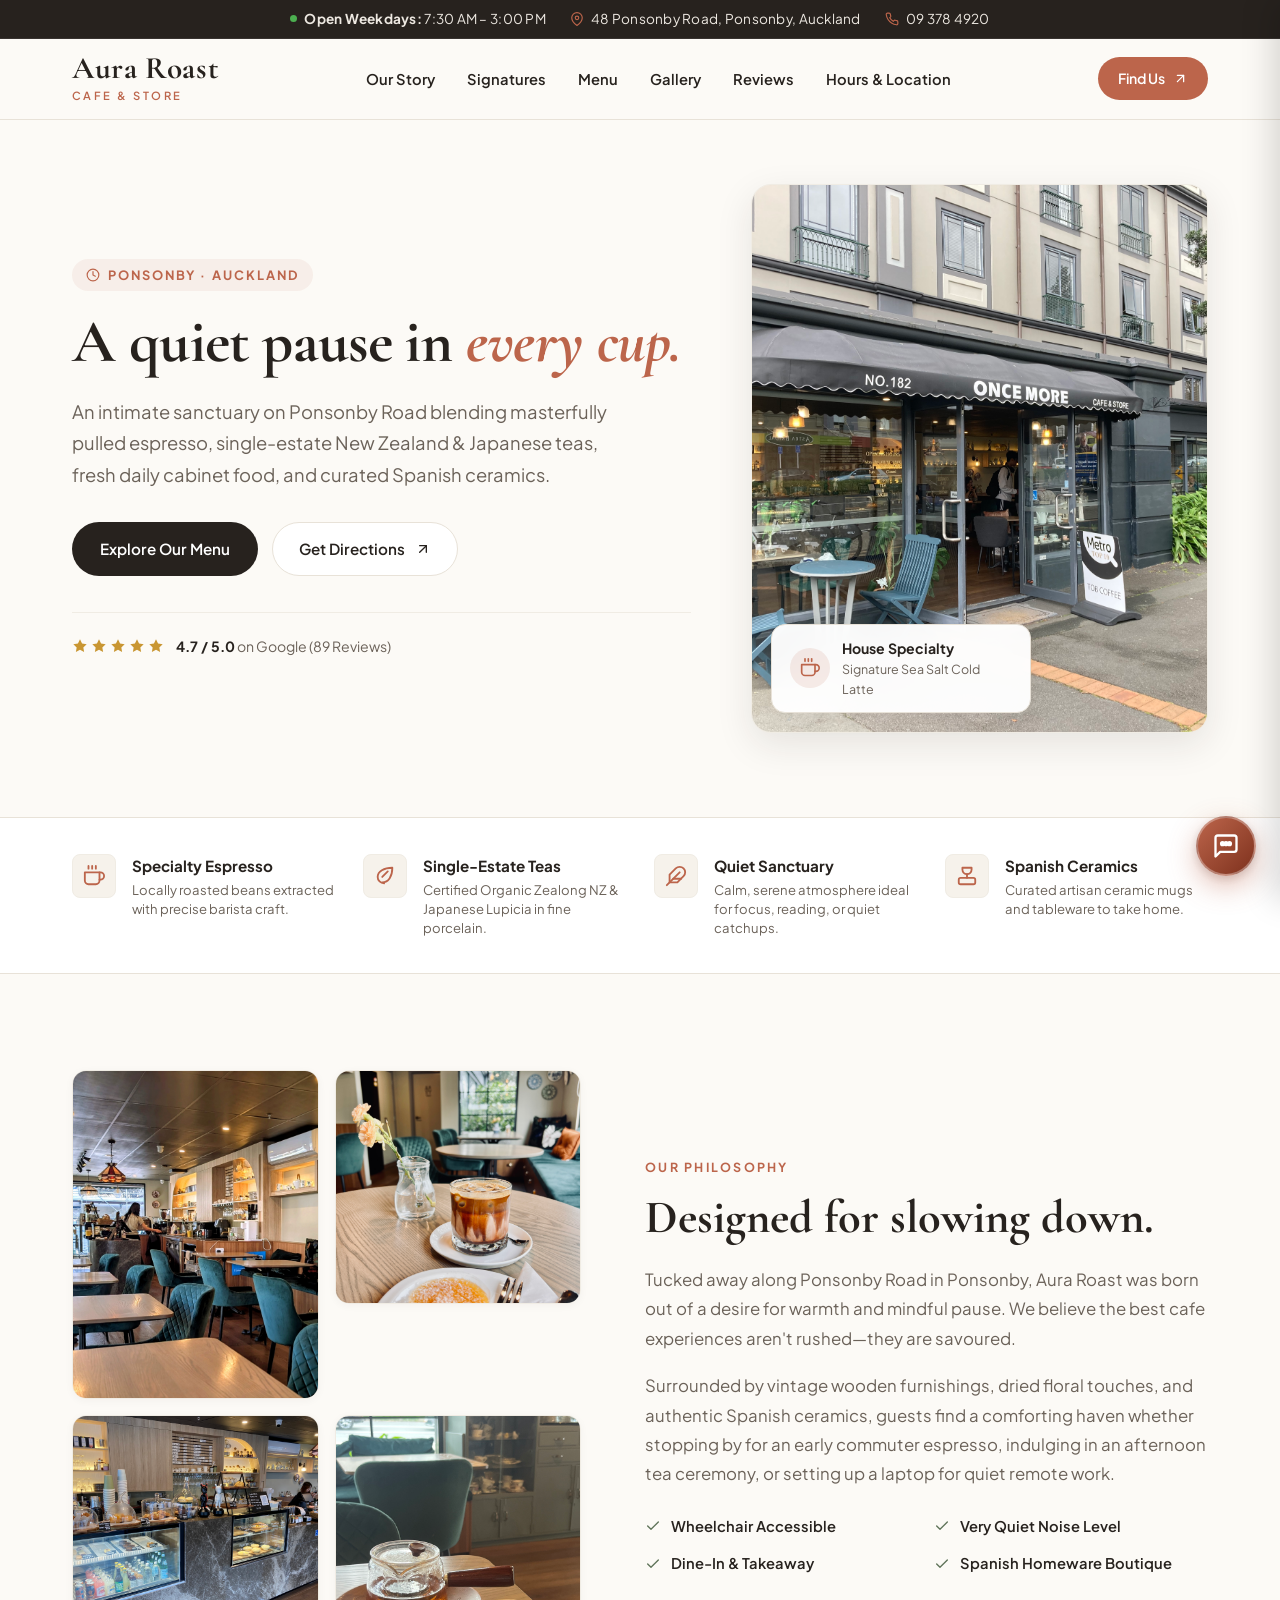
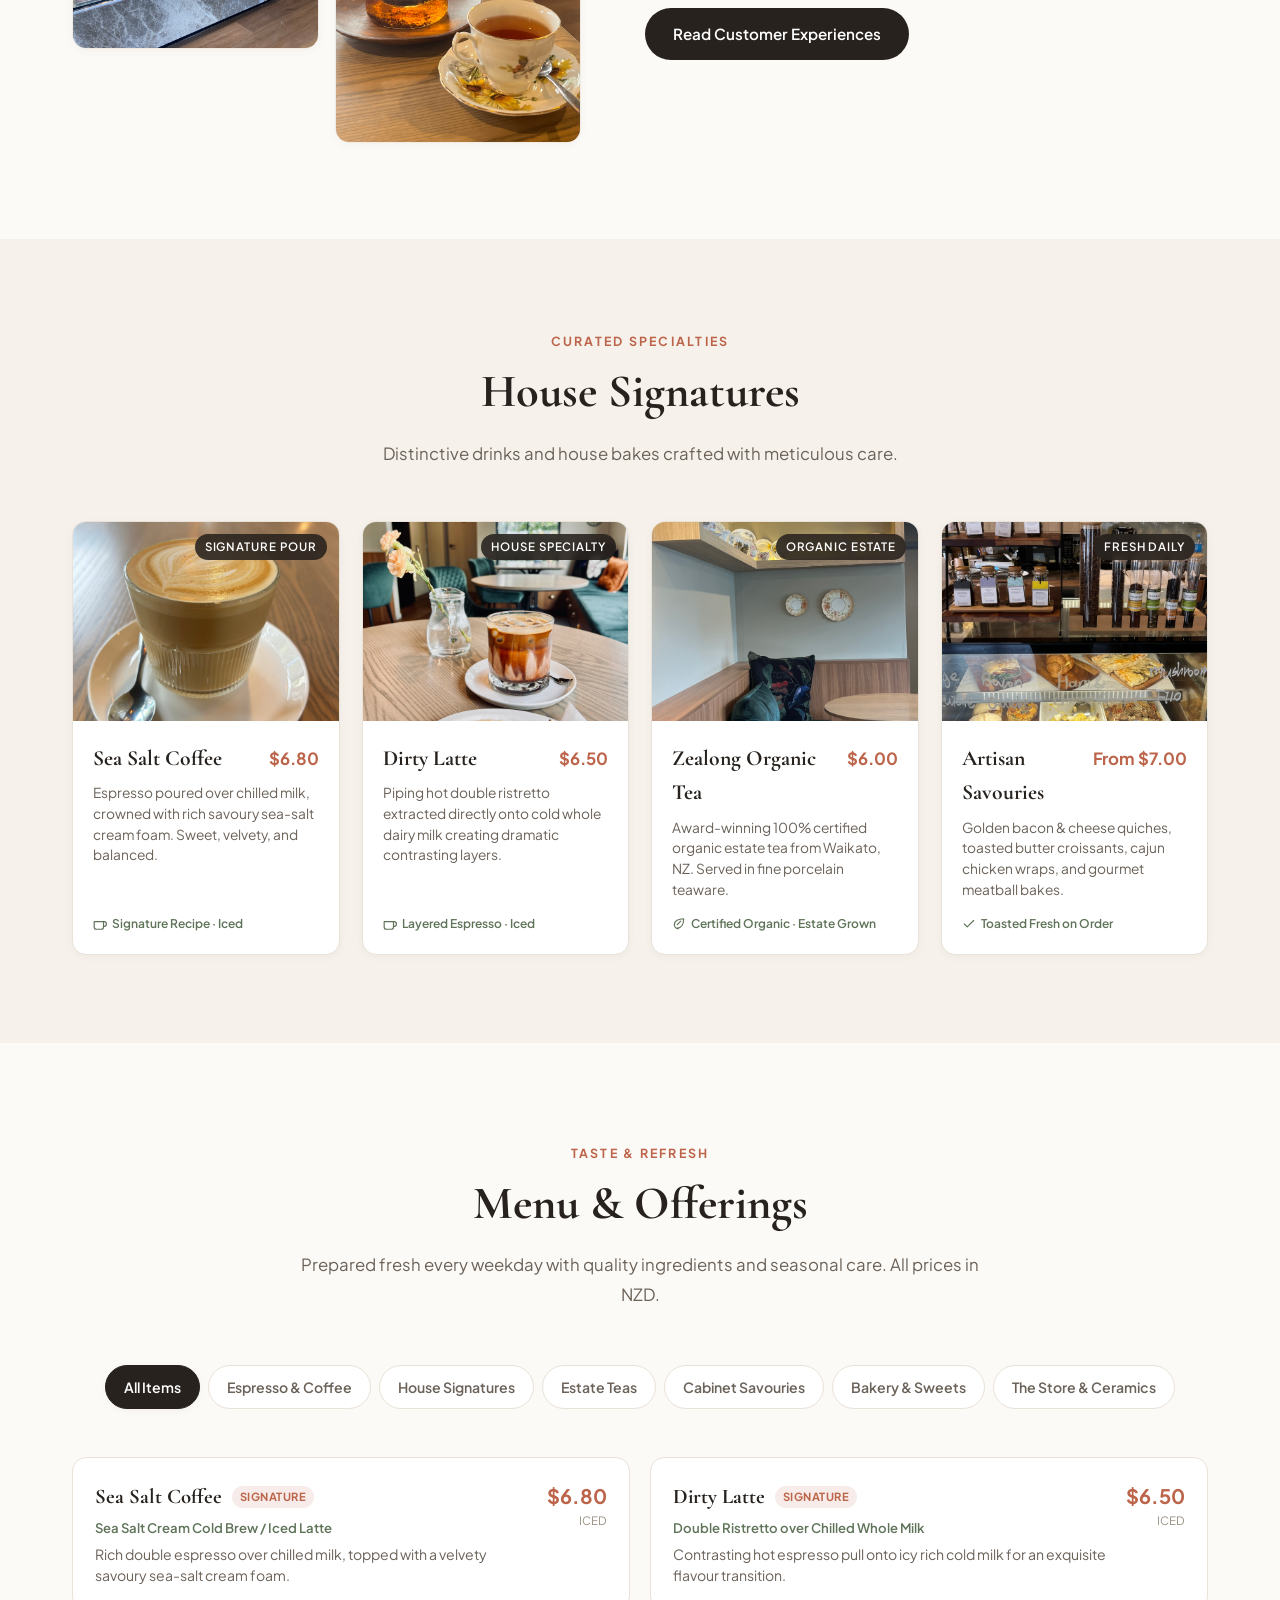
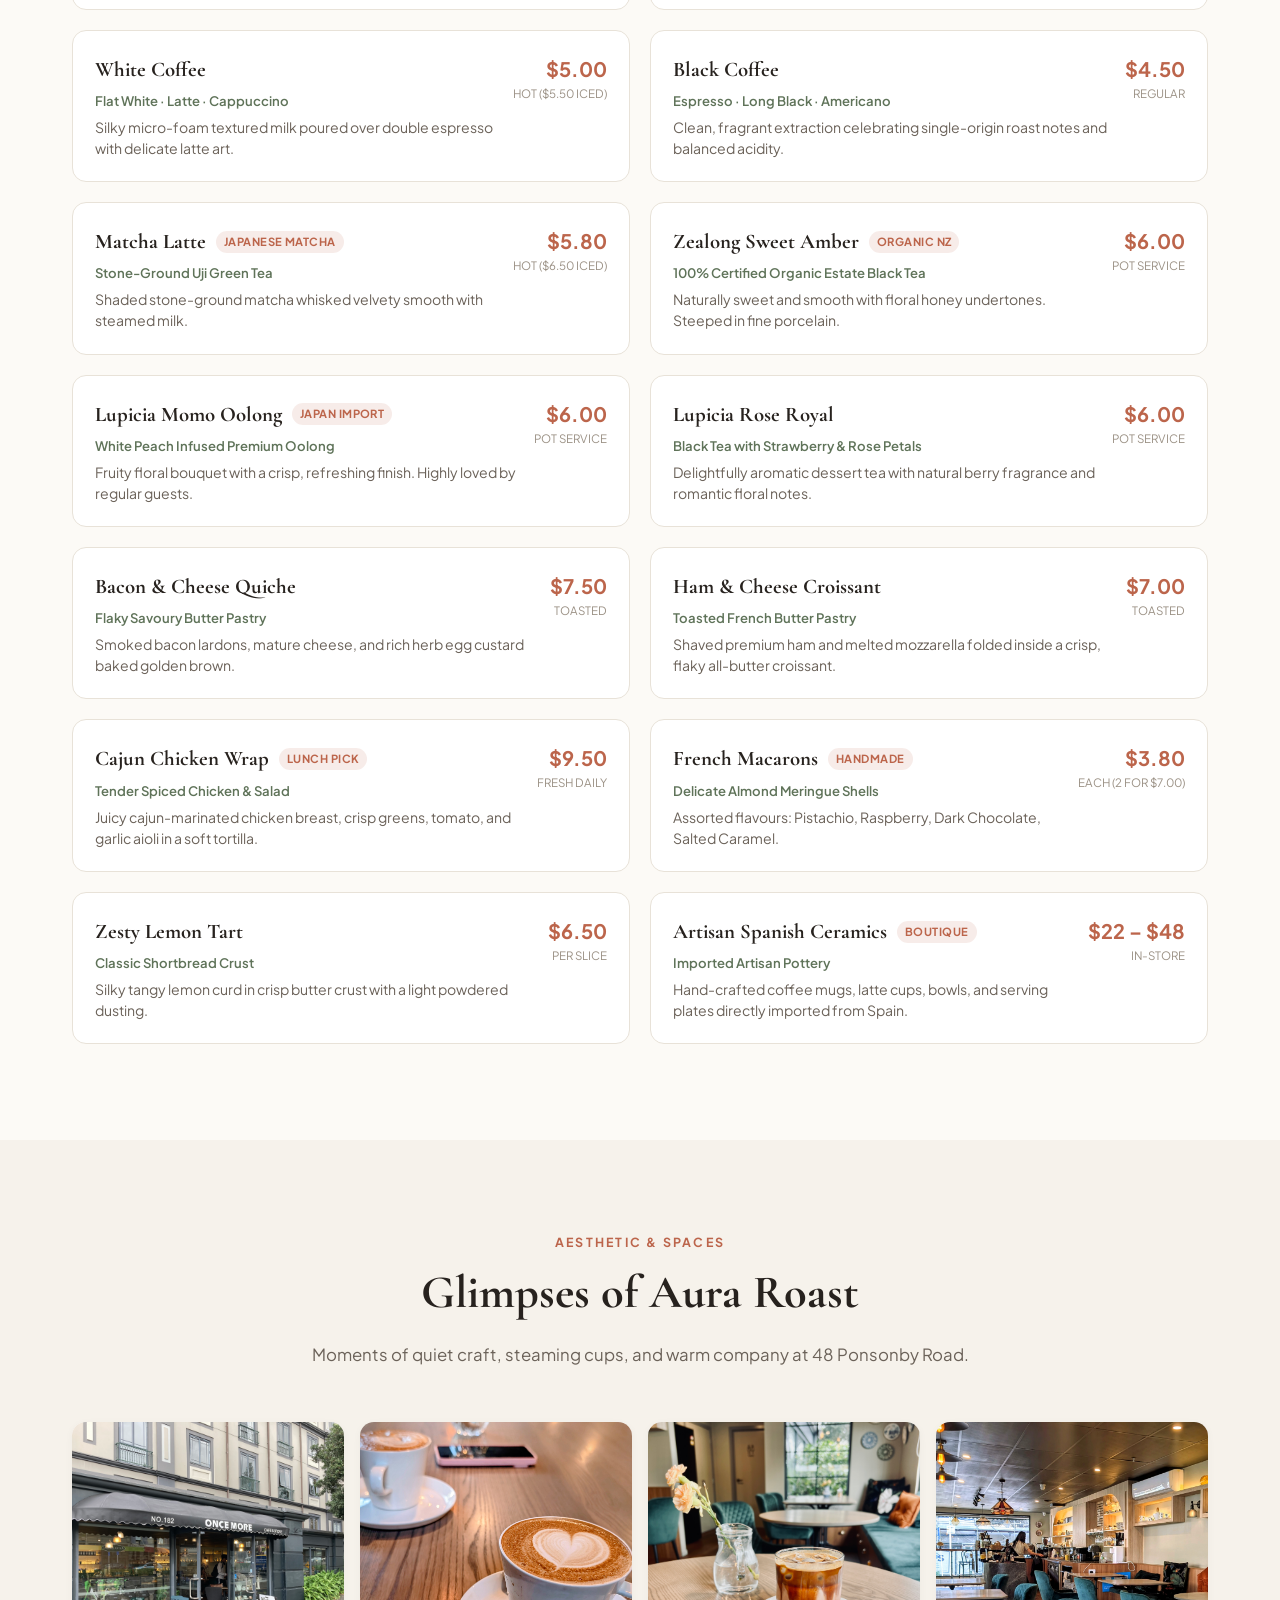
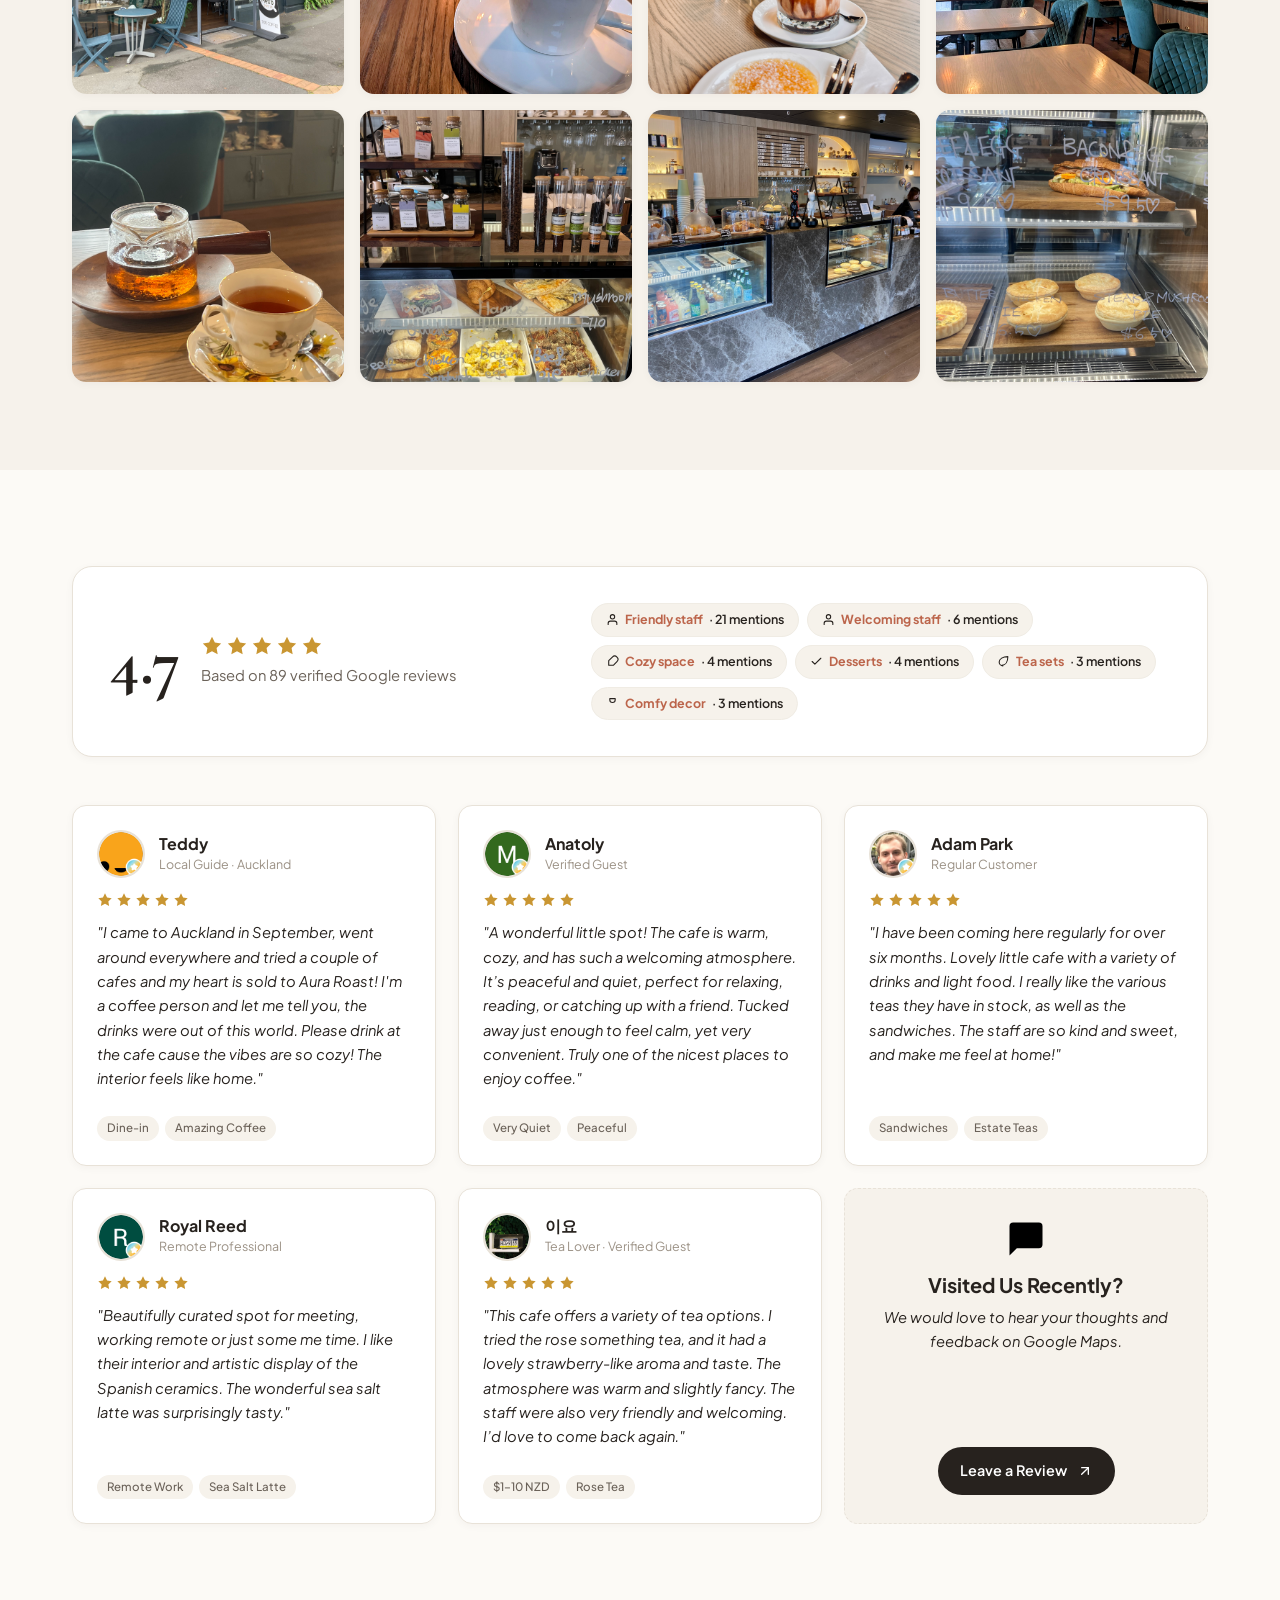
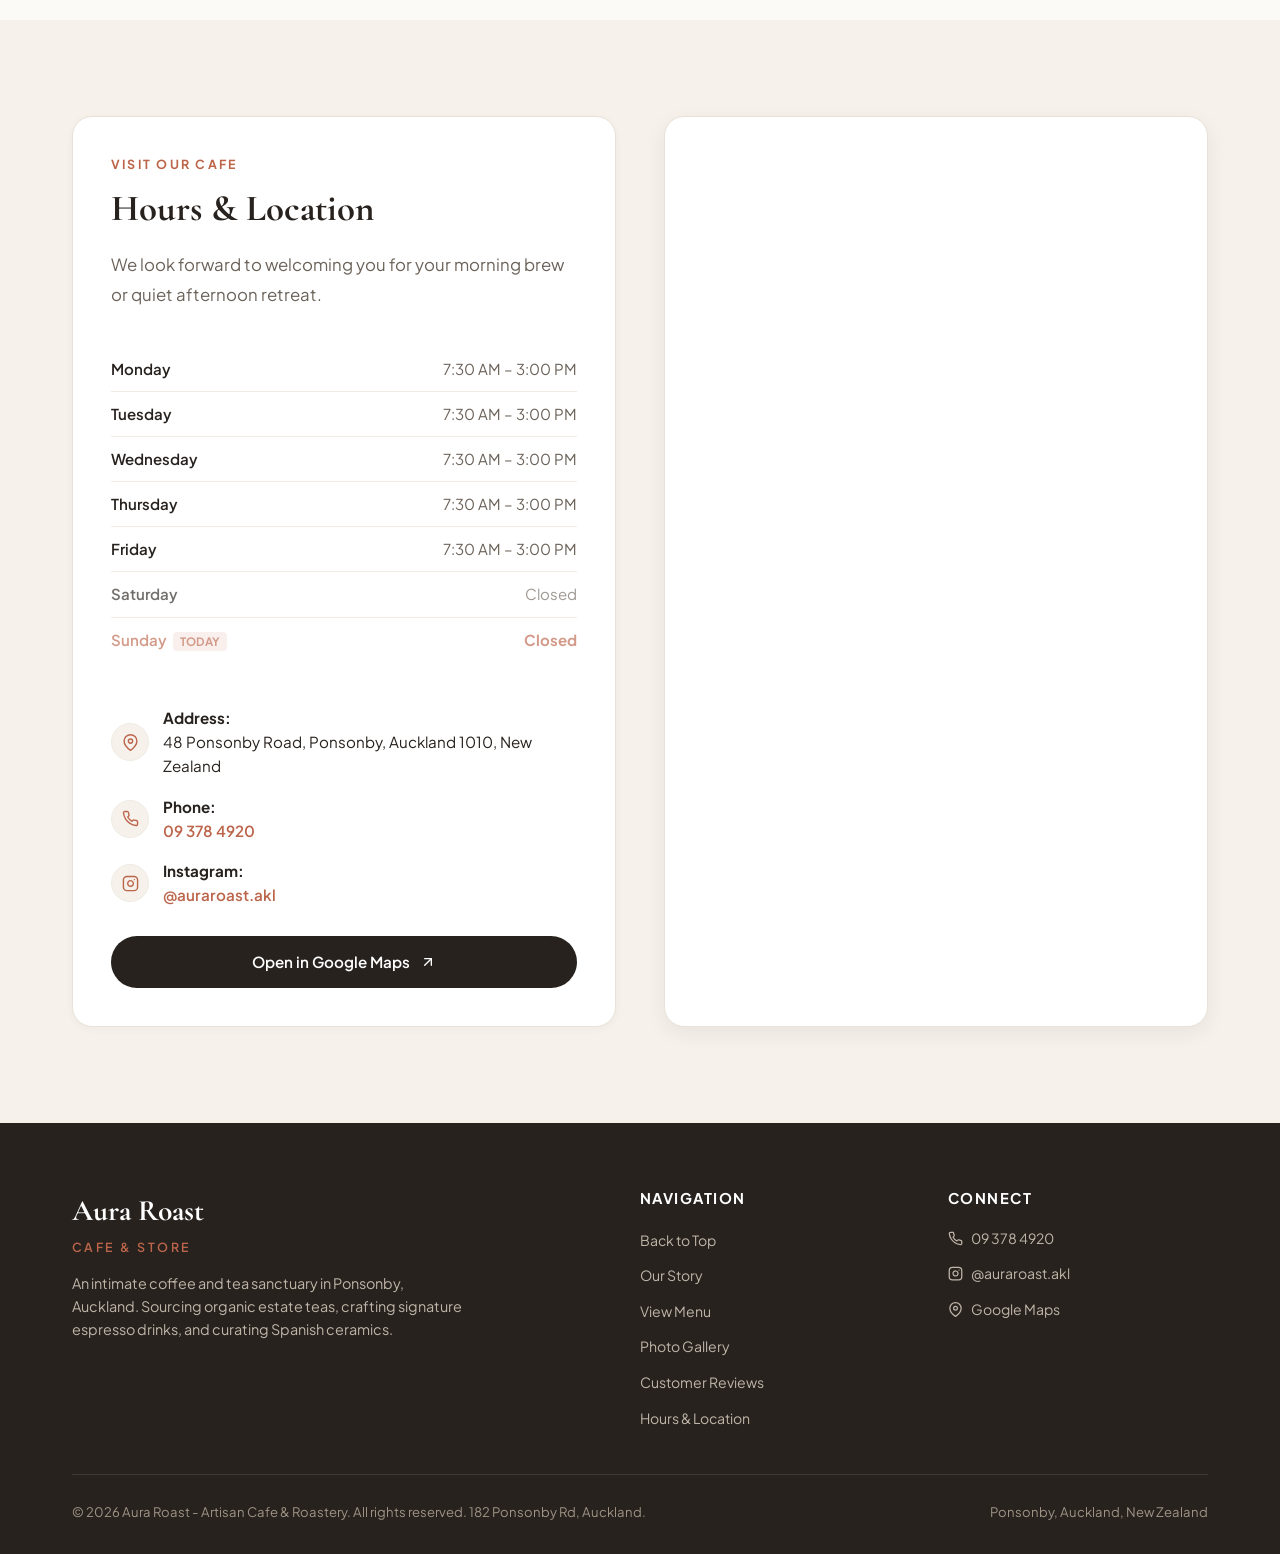
==== commit 96a8a34e: "Synchronize concierge knowledge base with exact cafe menu items, pricing, and operating schedule" ====
--- a/index.html
+++ b/index.html
@@ -1607,19 +1607,19 @@
       const getStructuredResponse = (topic) => {
         if (topic === 'hours') {
           return `
-            <p><strong>Aura Roast Schedule &amp; Location</strong></p>
+            <p><strong>Aura Roast Operating Hours &amp; Location</strong></p>
             ${getLiveAucklandStatus()}
             <div class="ai-rich-card">
               <div class="ai-card-title">
                 <svg viewBox="0 0 24 24" fill="none" stroke="currentColor" stroke-width="2"><circle cx="12" cy="12" r="10"></circle><polyline points="12 6 12 12 16 14"></polyline></svg>
-                Operating Hours
+                Weekly Schedule
               </div>
               <div class="ai-schedule-row"><span class="ai-schedule-day">Monday – Friday</span><span>7:30 AM – 3:00 PM</span></div>
-              <div class="ai-schedule-row"><span class="ai-schedule-day">Saturday – Sunday</span><span>8:00 AM – 3:30 PM</span></div>
-            </div>
-            <p style="margin-top:6px; font-size:0.84rem; color:#5D5348;">Address: <strong>48 Ponsonby Road, Ponsonby</strong>. Espresso bar and fresh bakery ready from opening daily.</p>
+              <div class="ai-schedule-row"><span class="ai-schedule-day">Saturday – Sunday</span><span style="color:#8C8276;">Closed (Private Events Only)</span></div>
+            </div>
+            <p style="margin-top:6px; font-size:0.84rem; color:#5D5348;">Address: <strong>48 Ponsonby Road, Ponsonby, Auckland</strong>. Fresh cabinet savouries and espresso ready from 7:30 AM.</p>
             <div class="ai-quick-suggestions">
-              <button type="button" class="ai-chip-btn" data-query="book">Reserve a Table</button>
+              <button type="button" class="ai-chip-btn" data-query="book">Reserve Weekday Table</button>
               <button type="button" class="ai-chip-btn" data-query="parking">Directions &amp; Parking</button>
             </div>
           `;
@@ -1627,78 +1627,90 @@
 
         if (topic === 'coffee') {
           return `
-            <p><strong>Our Roastery Coffee Menu &amp; Specialties</strong></p>
+            <p><strong>Our Roastery Coffee &amp; Artisan Tea Menu</strong></p>
             <div class="ai-rich-card">
               <div class="ai-card-title">
                 <svg viewBox="0 0 24 24" fill="none" stroke="currentColor" stroke-width="2"><path d="M18 8h1a4 4 0 0 1 0 8h-1"></path><path d="M2 8h16v9a4 4 0 0 1-4 4H6a4 4 0 0 1-4-4V8z"></path></svg>
-                Craft Selection
+                Specialty Brews &amp; Teas
               </div>
               <div class="ai-product-grid">
                 <div class="ai-product-item">
-                  <div><span class="ai-product-name">Signature Sea Salt Cold Latte</span> <span class="ai-tag-pill">House #1</span></div>
-                  <span class="ai-product-price">$8.50 NZD</span>
+                  <div><span class="ai-product-name">Sea Salt Coffee</span> <span class="ai-tag-pill">House #1</span></div>
+                  <span class="ai-product-price">$6.80 NZD</span>
                 </div>
                 <div class="ai-product-item">
-                  <div><span class="ai-product-name">Single-Origin Ethiopian Guji Pour-Over</span> <span class="ai-tag-pill">Floral</span></div>
+                  <div><span class="ai-product-name">Dirty Latte (Double Ristretto)</span> <span class="ai-tag-pill">Signature</span></div>
+                  <span class="ai-product-price">$6.50 NZD</span>
+                </div>
+                <div class="ai-product-item">
+                  <div><span class="ai-product-name">White Coffee (Flat White, Latte, Cap)</span> <span class="ai-tag-pill">Velvet</span></div>
+                  <span class="ai-product-price">$5.00 NZD</span>
+                </div>
+                <div class="ai-product-item">
+                  <div><span class="ai-product-name">Black Coffee (Espresso, Long Black)</span> <span class="ai-tag-pill">Single-Origin</span></div>
+                  <span class="ai-product-price">$4.50 NZD</span>
+                </div>
+                <div class="ai-product-item">
+                  <div><span class="ai-product-name">Matcha Latte (Stone-Ground Uji)</span> <span class="ai-tag-pill">Japanese</span></div>
+                  <span class="ai-product-price">$5.80 NZD</span>
+                </div>
+                <div class="ai-product-item">
+                  <div><span class="ai-product-name">Zealong Sweet Amber (Estate Organic)</span> <span class="ai-tag-pill">NZ Tea</span></div>
                   <span class="ai-product-price">$6.00 NZD</span>
                 </div>
                 <div class="ai-product-item">
-                  <div><span class="ai-product-name">Artisan Flat White / Cappuccino</span> <span class="ai-tag-pill">Velvet</span></div>
-                  <span class="ai-product-price">$5.50 NZD</span>
+                  <div><span class="ai-product-name">Lupicia Momo Oolong / Rose Royal</span> <span class="ai-tag-pill">Pot Service</span></div>
+                  <span class="ai-product-price">$6.00 NZD</span>
+                </div>
+              </div>
+            </div>
+            <p style="margin-top:6px; font-size:0.84rem; color:#5D5348;">Alternative plant milks: Oatly Oat, Almond, Macadamia, Soy (+50c). Decaf available across all brews.</p>
+            <div class="ai-quick-suggestions">
+              <button type="button" class="ai-chip-btn" data-query="food">See Food Menu</button>
+              <button type="button" class="ai-chip-btn" data-query="dietary">Dietary Options</button>
+            </div>
+          `;
+        }
+
+        if (topic === 'food') {
+          return `
+            <p><strong>Fresh Daily Cabinet Savouries &amp; Bakery</strong></p>
+            <div class="ai-rich-card">
+              <div class="ai-card-title">
+                <svg viewBox="0 0 24 24" fill="none" stroke="currentColor" stroke-width="2"><path d="M18 2v20M2 2v20M14 2v6a4 4 0 0 1-4 4H6a4 4 0 0 1-4-4V2"></path></svg>
+                Cabinet Selection
+              </div>
+              <div class="ai-product-grid">
+                <div class="ai-product-item">
+                  <div><span class="ai-product-name">Bacon &amp; Cheese Quiche</span> <span class="ai-tag-pill">Warm</span></div>
+                  <span class="ai-product-price">$7.50 NZD</span>
                 </div>
                 <div class="ai-product-item">
-                  <div><span class="ai-product-name">Zealong Organic NZ Estate Tea</span> <span class="ai-tag-pill">Organic</span></div>
+                  <div><span class="ai-product-name">Ham &amp; Cheese Croissant</span> <span class="ai-tag-pill">Flaky Butter</span></div>
+                  <span class="ai-product-price">$7.00 NZD</span>
+                </div>
+                <div class="ai-product-item">
+                  <div><span class="ai-product-name">Cajun Chicken Wrap</span> <span class="ai-tag-pill">Lunch Pick</span></div>
+                  <span class="ai-product-price">$9.50 NZD</span>
+                </div>
+                <div class="ai-product-item">
+                  <div><span class="ai-product-name">Zesty Lemon Tart</span> <span class="ai-tag-pill">Sweet</span></div>
                   <span class="ai-product-price">$6.50 NZD</span>
                 </div>
                 <div class="ai-product-item">
-                  <div><span class="ai-product-name">Ceremonial Uji Matcha Latte</span> <span class="ai-tag-pill">Stone-Ground</span></div>
-                  <span class="ai-product-price">$7.00 NZD</span>
-                </div>
-              </div>
-            </div>
-            <p style="margin-top:6px; font-size:0.84rem; color:#5D5348;">Alternative milks: Oatly Barista, Almond, Macadamia, Bonsoy (+$0.80). Swiss Water decaf available across all brews.</p>
-            <div class="ai-quick-suggestions">
-              <button type="button" class="ai-chip-btn" data-query="food">See Food Menu</button>
-              <button type="button" class="ai-chip-btn" data-query="dietary">Dietary Options</button>
-            </div>
-          `;
-        }
-
-        if (topic === 'food') {
-          return `
-            <p><strong>Artisan Bakery Cabinet &amp; Kitchen</strong></p>
-            <div class="ai-rich-card">
-              <div class="ai-card-title">
-                <svg viewBox="0 0 24 24" fill="none" stroke="currentColor" stroke-width="2"><path d="M18 2v20M2 2v20M14 2v6a4 4 0 0 1-4 4H6a4 4 0 0 1-4-4V2"></path></svg>
-                Fresh Morning Kitchen
-              </div>
-              <div class="ai-product-grid">
-                <div class="ai-product-item">
-                  <div><span class="ai-product-name">Slow-Cooked Beef Brisket Toastie</span> <span class="ai-tag-pill">House Special</span></div>
-                  <span class="ai-product-price">$16.00 NZD</span>
+                  <div><span class="ai-product-name">French Macarons</span> <span class="ai-tag-pill">GF / Handmade</span></div>
+                  <span class="ai-product-price">$3.80 ea (2 for $7)</span>
                 </div>
                 <div class="ai-product-item">
-                  <div><span class="ai-product-name">Avocado &amp; Charred Corn Toastie</span> <span class="ai-tag-pill">Vegan</span></div>
-                  <span class="ai-product-price">$14.50 NZD</span>
+                  <div><span class="ai-product-name">Spanish Imported Ceramics</span> <span class="ai-tag-pill">Boutique</span></div>
+                  <span class="ai-product-price">$22.00 – $48.00</span>
                 </div>
-                <div class="ai-product-item">
-                  <div><span class="ai-product-name">Almond Citrus Polenta Cake</span> <span class="ai-tag-pill">Gluten-Free</span></div>
-                  <span class="ai-product-price">$7.50 NZD</span>
-                </div>
-                <div class="ai-product-item">
-                  <div><span class="ai-product-name">Free-Range Pork &amp; Fennel Roll</span> <span class="ai-tag-pill">Warm</span></div>
-                  <span class="ai-product-price">$9.00 NZD</span>
-                </div>
-                <div class="ai-product-item">
-                  <div><span class="ai-product-name">Artisan French Macarons (Pair)</span> <span class="ai-tag-pill">GF</span></div>
-                  <span class="ai-product-price">$8.00 NZD</span>
-                </div>
-              </div>
-            </div>
-            <p style="margin-top:6px; font-size:0.84rem; color:#5D5348;">Baked fresh in Ponsonby every morning at 6:30 AM.</p>
+              </div>
+            </div>
+            <p style="margin-top:6px; font-size:0.84rem; color:#5D5348;">Prepared fresh every weekday morning for dine-in or takeaway.</p>
             <div class="ai-quick-suggestions">
               <button type="button" class="ai-chip-btn" data-query="coffee">Pair with Coffee</button>
-              <button type="button" class="ai-chip-btn" data-query="book">Book a Table</button>
+              <button type="button" class="ai-chip-btn" data-query="book">Reserve a Table</button>
             </div>
           `;
         }
@@ -1712,10 +1724,10 @@
                 Dietary Highlights
               </div>
               <p style="font-size:0.83rem; color:#3F372F; margin:4px 0;">
-                • <strong>Gluten-Free:</strong> Almond Citrus Polenta Cake ($7.50), French Macarons ($4.00), and GF bread substitutions available for all toasties.<br>
-                • <strong>Vegan:</strong> Avocado &amp; Charred Corn Toastie ($14.50), Chia Berry Coconut Pots, and all plant milks.<br>
-                • <strong>Plant Milks (+$0.80):</strong> Oatly Barista Oat, Macadamia Milk, Almond Milk, Bonsoy.<br>
-                • <strong>Decaf:</strong> 100% Swiss Water process chemical-free decaf.
+                • <strong>Gluten-Free:</strong> Hand-crafted French Macarons ($3.80 each, 2 for $7.00) made with 100% almond flour.<br>
+                • <strong>Vegetarian Options:</strong> Zesty Lemon Tart ($6.50) and select morning pastries.<br>
+                • <strong>Plant Milks (+50c):</strong> Oatly Barista Oat, Pure Macadamia Milk, Almond Milk, and Bonsoy.<br>
+                • <strong>Decaf:</strong> Swiss Water solvent-free decaf available on all espresso options!
               </p>
             </div>
           `;
@@ -1730,9 +1742,9 @@
                 Amenities for Digital Creators
               </div>
               <p style="font-size:0.83rem; color:#3F372F; margin:4px 0;">
-                • <strong>Ultra-Fast Fiber Wi-Fi:</strong> Complimentary 300 Mbps fiber.<br>
-                • <strong>Power Outlets:</strong> Dedicated wall sockets along our Ponsonby Rd window bar.<br>
-                • <strong>Atmosphere:</strong> Quiet acoustic ambiance, lo-fi warm jazz, natural wood tables.
+                • <strong>High-Speed Fiber Wi-Fi:</strong> Complimentary fast fiber connection.<br>
+                • <strong>Quiet Acoustic Ambiance:</strong> Calming, lo-fi sanctuary designed for focus and reading.<br>
+                • <strong>Comfortable Seating:</strong> Cozy vintage wooden tables and window bar.
               </p>
             </div>
           `;
@@ -1747,9 +1759,9 @@
                 Arriving at 48 Ponsonby Road
               </div>
               <p style="font-size:0.83rem; color:#3F372F; margin:4px 0;">
-                • <strong>Street Parking:</strong> 60-min and 120-min parking bays directly along Ponsonby Road and adjacent Franklin Road.<br>
+                • <strong>Street Parking:</strong> 60-min and 120-min parking bays directly on Ponsonby Road and adjacent Franklin Road.<br>
                 • <strong>Public Transit:</strong> The Auckland InnerLink bus stops less than 40 metres away.<br>
-                • <strong>Outdoor Patio:</strong> Dog-friendly sheltered seating in front!
+                • <strong>Accessibility:</strong> Wheelchair accessible entrance and dine-in seating.
               </p>
             </div>
           `;
@@ -1768,20 +1780,30 @@
           session.booking.guests = text;
           session.state = 'BOOKING_TIME';
           return `
-            <p>Noted for <strong>${text}</strong>. What date and preferred time would you like to arrive?</p>
+            <p>Noted for <strong>${text}</strong>. What weekday date and preferred arrival time (between 7:30 AM and 2:30 PM) works best?</p>
             <div class="ai-quick-suggestions" style="margin-top:8px;">
               <button type="button" class="ai-chip-btn ai-inline-choice" data-val="Today at 12:30 PM">Today 12:30 PM</button>
               <button type="button" class="ai-chip-btn ai-inline-choice" data-val="Tomorrow at 10:00 AM">Tomorrow 10:00 AM</button>
-              <button type="button" class="ai-chip-btn ai-inline-choice" data-val="This Saturday at 11:30 AM">Saturday 11:30 AM</button>
+              <button type="button" class="ai-chip-btn ai-inline-choice" data-val="Friday at 11:30 AM">Friday 11:30 AM</button>
             </div>
           `;
         }
 
         if (session.state === 'BOOKING_TIME') {
+          if (lower.includes('saturday') || lower.includes('sunday') || lower.includes('weekend')) {
+            return `
+              <p>Our cafe is open for public walk-in dining <strong>Monday to Friday (7:30 AM – 3:00 PM)</strong>. On weekends, our space is reserved exclusively for private functions, cupping workshops, and event catering.</p>
+              <p>Would you like to pick a weekday table, or should I connect you with our events team for a private weekend hire?</p>
+              <div class="ai-quick-suggestions" style="margin-top:8px;">
+                <button type="button" class="ai-chip-btn ai-inline-choice" data-val="Tomorrow at 10:00 AM">Pick Weekday</button>
+                <button type="button" class="ai-chip-btn ai-inline-choice" data-val="Private Weekend Function">Private Event Hire</button>
+              </div>
+            `;
+          }
           session.booking.time = text;
           session.state = 'BOOKING_NAME';
           return `
-            <p>Reserved for <strong>${text}</strong>. What is your <strong>Full Name and Contact Number</strong> so our floor manager can hold the table?</p>
+            <p>Reserved for <strong>${text}</strong>. What is your <strong>Full Name and Contact Phone Number</strong> so our floor manager can hold your table?</p>
           `;
         }
 
@@ -1809,9 +1831,20 @@
 
         // 1. Single-Turn Compound Booking Parser (e.g. "table for 4 tomorrow at 1pm")
         if (lower.includes('book') || lower.includes('reserv') || lower.includes('table')) {
+          if (lower.includes('saturday') || lower.includes('sunday') || lower.includes('weekend')) {
+            return `
+              <p>Our cafe is open for public dining <strong>Monday to Friday (7:30 AM – 3:00 PM)</strong>. On weekends, our space is reserved exclusively for private functions and cupping workshops.</p>
+              <p>Would you like to reserve a table for a weekday (Mon–Fri), or inquire about booking our venue for a private weekend function?</p>
+              <div class="ai-quick-suggestions" style="margin-top:8px;">
+                <button type="button" class="ai-chip-btn ai-inline-choice" data-val="Reserve for tomorrow 11am">Reserve Weekday</button>
+                <button type="button" class="ai-chip-btn ai-inline-choice" data-val="Private Weekend Function">Private Event Hire</button>
+              </div>
+            `;
+          }
+
           const partyMatch = lower.match(/(\d+)\s*(people|person|guests|pax)?/);
           const timeMatch = lower.match(/(morning|afternoon|lunch|(\d{1,2}(:\d{2})?\s*(am|pm)))/);
-          const dayMatch = lower.match(/(today|tomorrow|saturday|sunday|monday|tuesday|wednesday|thursday|friday|weekend|tonight)/);
+          const dayMatch = lower.match(/(today|tomorrow|monday|tuesday|wednesday|thursday|friday)/);
 
           if (partyMatch && (timeMatch || dayMatch)) {
             const guests = partyMatch[1] + ' Guests';
@@ -1828,7 +1861,7 @@
           session.state = 'BOOKING_PARTY';
           return `
             <p><strong>Table Reservation Desk</strong></p>
-            <p>We would love to host you at our Ponsonby roastery! How many guests will be in your party?</p>
+            <p>We would love to host you at our Ponsonby cafe! How many guests will be in your party?</p>
             <div class="ai-quick-suggestions" style="margin-top:8px;">
               <button type="button" class="ai-chip-btn ai-inline-choice" data-val="1-2 Guests">1–2 Guests</button>
               <button type="button" class="ai-chip-btn ai-inline-choice" data-val="3-4 Guests">3–4 Guests</button>
@@ -1839,218 +1872,145 @@
 
         // 2. Recommendations & Barista Favorites
         if (lower.includes('recommend') || lower.includes('suggest') || lower.includes('what should i') || lower.includes('best drink') || lower.includes('best food') || lower.includes('popular') || lower.includes('favourite') || lower.includes('favorite')) {
-          if (lower.includes('lunch') || lower.includes('eat') || lower.includes('food') || lower.includes('toastie')) {
+          if (lower.includes('lunch') || lower.includes('eat') || lower.includes('food') || lower.includes('savour') || lower.includes('savory')) {
             return `
               <p><strong>Barista Kitchen Recommendations</strong></p>
-              <p>For lunch, our <strong>Slow-Cooked Beef Brisket Toastie ($16.00 NZD)</strong> with caramelised onions, pickled cornichons, and aged NZ cheddar is the top house pick.</p>
-              <p>For plant-based, our <strong>Avocado &amp; Charred Corn Sourdough Toastie ($14.50 NZD)</strong> with house chimichurri is exceptional. Pair with a batch brew or iced latte!</p>
+              <p>• <strong>Lunch Favourite:</strong> Our warm <strong>Cajun Chicken Wrap ($9.50 NZD)</strong> with spiced chicken, crisp greens, tomato, and garlic aioli in a soft tortilla.<br>
+              • <strong>Morning Classic:</strong> Flaky <strong>Ham &amp; Cheese Butter Croissant ($7.00 NZD)</strong> or our golden <strong>Bacon &amp; Cheese Quiche ($7.50 NZD)</strong>.</p>
             `;
           }
           return `
             <p><strong>Top House Recommendations</strong></p>
-            <p>• <strong>Coffee:</strong> Our <strong>Signature Sea Salt Cold Latte ($8.50 NZD)</strong> is Auckland-famous—velvety chilled cream milk, double espresso, and house sea salt foam.</p>
-            <p>• <strong>Filter:</strong> Single-Origin <strong>Ethiopian Guji Pour-Over ($6.00 NZD)</strong> with notes of jasmine, bergamot, and peach.</p>
-            <p>• <strong>Bakery:</strong> Gluten-free <strong>Almond Citrus Polenta Cake ($7.50 NZD)</strong> or warm <strong>Pork &amp; Fennel Savoury Roll ($9.00 NZD)</strong>.</p>
+            <p>• <strong>Signature Pour:</strong> Our Auckland-famous <strong>Sea Salt Coffee ($6.80 NZD)</strong>—iced double espresso over chilled milk, crowned with velvety savoury-sweet sea salt cream foam.<br>
+            • <strong>Layered Espresso:</strong> <strong>Dirty Latte ($6.50 NZD)</strong>—hot double ristretto pulled directly onto cold whole milk.<br>
+            • <strong>Sweet Treat:</strong> Our <strong>Zesty Lemon Tart ($6.50 NZD)</strong> or handmade <strong>French Macarons ($3.80 NZD)</strong>.</p>
           `;
         }
 
-        // 3. Specialty Teas, Decaf, Matcha, Chai
-        if (lower.includes('matcha') || lower.includes('chai') || lower.includes('chocolate') || lower.includes('decaf') || lower.includes('tea')) {
+        // 3. Ceramics & Boutique Store
+        if (lower.includes('ceramic') || lower.includes('pottery') || lower.includes('mug') || lower.includes('cup') || lower.includes('plate') || lower.includes('shop') || lower.includes('store') || lower.includes('homeware')) {
           return `
-            <p><strong>Specialty Teas &amp; Non-Coffee Brews</strong></p>
-            <p>• <strong>Ceremonial Grade Uji Matcha Latte ($7.00 NZD):</strong> Stone-ground Kyoto matcha whisked fresh with your choice of milk.<br>
-            • <strong>House Sticky Spiced Chai ($6.50 NZD):</strong> Whole spices steeped with NZ wildflower honey.<br>
-            • <strong>Zealong Organic NZ Teas ($6.50 NZD):</strong> Waikato-grown black, green, or oolong.<br>
-            • <strong>Swiss Water Decaf:</strong> 100% solvent-free decaf available on all espresso beverages!</p>
+            <p><strong>Artisan Spanish Ceramics Collection</strong></p>
+            <p>Along with our coffee and teas, Aura Roast features an exclusive boutique collection of hand-crafted ceramic mugs, latte cups, bowls, and serving plates imported directly from Spain ($22.00 – $48.00 NZD). Each piece is microwave &amp; dishwasher safe and displayed in-store to take home.</p>
           `;
         }
 
-        // 4. Milks & Plant-Based
+        // 4. Teas & Matcha
+        if (lower.includes('tea') || lower.includes('matcha') || lower.includes('zealong') || lower.includes('lupicia') || lower.includes('oolong')) {
+          return `
+            <p><strong>Single-Estate Teas &amp; Japanese Imports</strong></p>
+            <p>• <strong>Zealong Sweet Amber ($6.00 NZD):</strong> 100% Certified Organic estate black tea from Waikato, NZ. Served in fine porcelain teaware.<br>
+            • <strong>Lupicia Momo Oolong ($6.00 NZD):</strong> White peach infused premium oolong with a refreshing floral finish.<br>
+            • <strong>Lupicia Rose Royal ($6.00 NZD):</strong> Black tea with strawberry and rose petal aromatics.<br>
+            • <strong>Stone-Ground Uji Matcha Latte ($5.80 Hot / $6.50 Iced):</strong> Authentic shaded green tea whisked with silky textured milk.</p>
+          `;
+        }
+
+        // 5. Pricing Specifics
+        if (lower.includes('how much') || lower.includes('cost') || lower.includes('price')) {
+          if (lower.includes('flat white') || lower.includes('latte') || lower.includes('cappuccino') || lower.includes('white coffee')) {
+            return `<p>Our <strong>White Coffee (Flat White, Latte, Cappuccino)</strong> is <strong>$5.00 NZD</strong> (Hot) or $5.50 NZD (Iced). Plant milks are +50c.</p>`;
+          }
+          if (lower.includes('sea salt') || lower.includes('dirty latte')) {
+            return `<p>Our <strong>Sea Salt Coffee</strong> is <strong>$6.80 NZD</strong>, and our <strong>Dirty Latte</strong> is <strong>$6.50 NZD</strong>.</p>`;
+          }
+          if (lower.includes('black coffee') || lower.includes('espresso') || lower.includes('long black') || lower.includes('americano')) {
+            return `<p>Our <strong>Black Coffee (Single-origin espresso, long black, americano)</strong> is <strong>$4.50 NZD</strong>.</p>`;
+          }
+          if (lower.includes('quiche') || lower.includes('croissant') || lower.includes('wrap') || lower.includes('food')) {
+            return `<p>Our cabinet savouries range from <strong>$7.00 NZD</strong> (Ham &amp; Cheese Croissant) to <strong>$7.50 NZD</strong> (Bacon &amp; Cheese Quiche) and <strong>$9.50 NZD</strong> (Cajun Chicken Wrap).</p>`;
+          }
+          return getStructuredResponse('coffee');
+        }
+
+        // 6. Milk & Dietary
         if (lower.includes('milk') || lower.includes('oat') || lower.includes('almond') || lower.includes('soy') || lower.includes('dairy') || lower.includes('lactose')) {
           return `
             <p><strong>Milk Selections &amp; Plant Options</strong></p>
-            <p>• <strong>Standard:</strong> Fresh organic whole milk or trim milk from pasture-fed New Zealand herds.<br>
-            • <strong>Plant Milks (+$0.80):</strong> Oatly Barista Oat, Pure Macadamia Milk, Almond Milk, and Bonsoy.</p>
+            <p>• <strong>Dairy:</strong> Fresh organic whole milk and trim milk from pasture-fed New Zealand herds.<br>
+            • <strong>Plant Milks (+50c):</strong> Oatly Barista Oat, Pure Macadamia Milk, Almond Milk, and Bonsoy.</p>
           `;
         }
 
-        // 5. Gluten-Free / Celiac
         if (lower.includes('gluten') || lower.includes('coeliac') || lower.includes('celiac') || lower.includes('gf')) {
           return `
-            <p><strong>Gluten-Free Selections</strong></p>
-            <p>Yes, we have dedicated gluten-free options:</p>
-            <p>• <strong>Almond Citrus Polenta Cake ($7.50 NZD)</strong> — 100% GF recipe.<br>
-            • <strong>Artisanal French Macarons ($4.00 each)</strong> — naturally gluten-free.<br>
-            • <strong>Gluten-Free Bread Substitution:</strong> Available on request for all toasties!</p>
+            <p><strong>Gluten-Free Options</strong></p>
+            <p>Our <strong>Artisanal French Macarons ($3.80 each, 2 for $7.00 NZD)</strong> are handmade with almond flour and naturally gluten-free in flavours like Pistachio, Raspberry, Dark Chocolate, and Salted Caramel.</p>
           `;
         }
 
-        // 6. Vegan / Plant Based
-        if (lower.includes('vegan') || lower.includes('plant based') || lower.includes('vegetarian')) {
-          return `
-            <p><strong>Vegan &amp; Plant-Based Options</strong></p>
-            <p>• <strong>Avocado &amp; Charred Corn Sourdough Toastie ($14.50 NZD):</strong> 100% vegan with house chimichurri and dairy-free crema.<br>
-            • <strong>Plant Milk Coffees:</strong> Oat, Macadamia, Almond, and Soy.<br>
-            • <strong>Chia Berry Breakfast Pots:</strong> Prepared daily with coconut yogurt.</p>
-          `;
-        }
-
-        // 7. Pricing Specifics
-        if (lower.includes('how much') || lower.includes('cost') || lower.includes('price')) {
-          if (lower.includes('flat white') || lower.includes('cappuccino') || lower.includes('latte')) {
-            return `<p>Our <strong>Artisan Flat White, Latte, and Cappuccino</strong> are <strong>$5.50 NZD</strong> (Regular) / $6.20 NZD (Large). Plant milks are +$0.80.</p>`;
-          }
-          if (lower.includes('sea salt') || lower.includes('dirty latte')) {
-            return `<p>Our <strong>Signature Sea Salt Cold Latte</strong> is <strong>$8.50 NZD</strong>.</p>`;
-          }
-          if (lower.includes('batch brew') || lower.includes('filter') || lower.includes('pour over')) {
-            return `<p>Our <strong>Single-Origin Pour-Over / Batch Brew</strong> is <strong>$6.00 NZD</strong>.</p>`;
-          }
-          if (lower.includes('toastie') || lower.includes('food') || lower.includes('brisket')) {
-            return `<p>Our kitchen toasties range from <strong>$14.50 NZD</strong> (Vegan Avocado Corn) to <strong>$16.00 NZD</strong> (Beef Brisket), and fresh morning pastries start at $4.00 NZD.</p>`;
-          }
-          return getStructuredResponse('coffee');
-        }
-
-        // 8. Bean Origins & Roasting
-        if (lower.includes('bean') || lower.includes('origin') || lower.includes('roast') || lower.includes('ethiopia') || lower.includes('colombia')) {
-          return `
-            <p><strong>Bean Origins &amp; Roasting Philosophy</strong></p>
-            <p>We roast in small 5kg batches in Auckland:</p>
-            <p>• <strong>Ethiopia Guji:</strong> Natural processed, peach blossom &amp; bergamot notes.<br>
-            • <strong>Colombia Huila:</strong> Washed, milk chocolate &amp; red apple crispness.<br>
-            • <strong>Retail Beans:</strong> 250g bags ($18.00 NZD) available whole bean or freshly ground for your home brewing method.</p>
-          `;
-        }
-
-        // 9. Takeaway & Sustainability
-        if (lower.includes('takeaway') || lower.includes('to go') || lower.includes('cup') || lower.includes('byo')) {
-          return `
-            <p><strong>Takeaways &amp; Sustainability</strong></p>
-            <p>Yes, our entire espresso, tea, and cabinet menu is available to take away. If you bring your own reusable keep-cup, you receive <strong>50c off your beverage</strong>!</p>
-          `;
-        }
-
-        // 10. Payment Methods
-        if (lower.includes('pay') || lower.includes('card') || lower.includes('cash') || lower.includes('eftpos') || lower.includes('apple pay')) {
-          return `
-            <p><strong>Payment Methods Accepted</strong></p>
-            <p>We accept contactless EFTPOS, Visa, Mastercard, American Express, Apple Pay, Google Pay, and cash with zero surcharge on standard debit cards.</p>
-          `;
-        }
-
-        // 11. Wi-Fi & Working
-        if (lower.includes('wifi') || lower.includes('internet') || lower.includes('study') || lower.includes('work') || lower.includes('laptop') || lower.includes('quiet') || lower.includes('power') || lower.includes('plug')) {
-          return getStructuredResponse('wifi');
-        }
-
-        // 12. Dogs & Outdoor Patio
-        if (lower.includes('dog') || lower.includes('pet') || lower.includes('puppy') || lower.includes('patio') || lower.includes('outside') || lower.includes('courtyard')) {
-          return `
-            <p><strong>Dog-Friendly Outdoor Patio</strong></p>
-            <p>Yes! Well-behaved dogs are warmly welcome on our sheltered, sunlit Ponsonby Road patio. We keep fresh water bowls and house-baked dog biscuits ready for all furry companions.</p>
-          `;
-        }
-
-        // 13. Parking & Directions
-        if (lower.includes('parking') || lower.includes('car') || lower.includes('drive') || lower.includes('where') || lower.includes('address') || lower.includes('direction') || lower.includes('bus') || lower.includes('map')) {
-          return getStructuredResponse('parking');
-        }
-
-        // 14. Hours & Open Status
+        // 7. Hours & Schedule
         if (lower.includes('hour') || lower.includes('time') || lower.includes('open') || lower.includes('close') || lower.includes('schedule') || lower.includes('today')) {
           return getStructuredResponse('hours');
         }
 
-        // 15. Catering & Private Functions
-        if (lower.includes('cater') || lower.includes('event') || lower.includes('function') || lower.includes('party') || lower.includes('private')) {
+        // 8. Location & Directions
+        if (lower.includes('parking') || lower.includes('where') || lower.includes('address') || lower.includes('direction') || lower.includes('bus') || lower.includes('location')) {
+          return getStructuredResponse('parking');
+        }
+
+        // 9. Remote Work & Wi-Fi
+        if (lower.includes('wifi') || lower.includes('internet') || lower.includes('work') || lower.includes('laptop') || lower.includes('study') || lower.includes('quiet')) {
+          return getStructuredResponse('wifi');
+        }
+
+        // 10. Private Events & Weekend Hire
+        if (lower.includes('cater') || lower.includes('event') || lower.includes('function') || lower.includes('party') || lower.includes('private') || lower.includes('weekend')) {
           return `
-            <p><strong>Private Events &amp; Catering</strong></p>
-            <p>We cater corporate breakfast toastie boxes and offer after-hours roastery hire for private functions, cupping sessions, and tasting workshops. Contact our events team at <strong>09 378 4920</strong> or email <em>hello@auraroast.co.nz</em>.</p>
+            <p><strong>Private Events &amp; Weekend Sanctuary Hire</strong></p>
+            <p>While our cafe is closed for public walk-in dining on weekends, our Ponsonby space is available for private event hire, corporate meetings, cupping masterclasses, and photography shoots. Call our team at <strong>09 378 4920</strong> or email <em>hello@auraroast.co.nz</em>.</p>
           `;
         }
 
-        // 16. Gift Cards
-        if (lower.includes('gift') || lower.includes('voucher') || lower.includes('present')) {
-          return `
-            <p><strong>Aura Roast Gift Vouchers</strong></p>
-            <p>Gift cards are available from $20 to $200 NZD both in-store at the counter and online. Valid for all brews, retail beans, and kitchen food for 12 months.</p>
-          `;
-        }
-
-        // 17. Jobs & Hiring
-        if (lower.includes('job') || lower.includes('hire') || lower.includes('hiring') || lower.includes('career') || lower.includes('work with you')) {
-          return `
-            <p><strong>Careers at Aura Roast</strong></p>
-            <p>We are always eager to connect with skilled baristas and kitchen talents passionate about specialty coffee. Send your CV and a brief introduction to <em>careers@auraroast.co.nz</em>.</p>
-          `;
-        }
-
-        // 18. Contact & Socials
-        if (lower.includes('contact') || lower.includes('phone') || lower.includes('call') || lower.includes('email') || lower.includes('instagram')) {
+        // 11. Contact Details
+        if (lower.includes('contact') || lower.includes('phone') || lower.includes('call') || lower.includes('instagram')) {
           return `
             <p><strong>Connect with Aura Roast</strong></p>
             <p>
               • <strong>Phone:</strong> <a href="tel:+6493784920" style="color:#BC654B; font-weight:700;">09 378 4920</a><br>
               • <strong>Instagram:</strong> <a href="https://www.instagram.com/auraroast.akl/" target="_blank" rel="noopener" style="color:#BC654B; font-weight:700;">@auraroast.akl</a><br>
-              • <strong>Email:</strong> <em>hello@auraroast.co.nz</em><br>
               • <strong>Address:</strong> 48 Ponsonby Road, Ponsonby, Auckland
             </p>
           `;
         }
 
-        // 19. Greetings & Kiwi Hospitality
-        if (lower.includes('hello') || lower.includes('hi') || lower.includes('hey') || lower.includes('kia ora') || lower.includes('morning') || lower.includes('afternoon') || lower.includes('sup')) {
+        // 12. Greetings & Kiwi Hospitality
+        if (lower.includes('hello') || lower.includes('hi') || lower.includes('hey') || lower.includes('kia ora') || lower.includes('morning')) {
           return `
             <p><strong>Kia ora! Great to connect with you.</strong></p>
-            <p>I am your barista assistant at Aura Roast on 48 Ponsonby Road. What would you like to explore? I can show you our single-origin coffees, morning bakery options, check our opening hours, or reserve a table for you.</p>
+            <p>I am your barista assistant at Aura Roast on Ponsonby Road. What would you like to explore? I can show you our specialty brews, fresh cabinet savouries, check our opening hours, or reserve a table for you.</p>
             <div class="ai-quick-suggestions">
               <button type="button" class="ai-chip-btn" data-query="hours">Check Hours</button>
               <button type="button" class="ai-chip-btn" data-query="book">Book a Table</button>
               <button type="button" class="ai-chip-btn" data-query="coffee">Coffee Menu</button>
+              <button type="button" class="ai-chip-btn" data-query="food">Cabinet Food</button>
             </div>
           `;
         }
 
-        // 20. Politeness / Thanks / Farewell
-        if (lower.includes('thank') || lower.includes('cheers') || lower.includes('awesome') || lower.includes('great') || lower.includes('perfect')) {
-          return `
-            <p>You are most welcome! We look forward to welcoming you at Aura Roast on Ponsonby Road. Let me know if you need anything else!</p>
-          `;
-        }
-
-        if (lower.includes('bye') || lower.includes('goodbye') || lower.includes('see you')) {
-          return `
-            <p>Have a wonderful day! See you soon at 48 Ponsonby Road for your next cup.</p>
-          `;
-        }
-
-        // 21. Broad Menu Fallback (Coffee or Food)
-        if (lower.includes('coffee') || lower.includes('drink') || lower.includes('latte') || lower.includes('espresso')) {
-          return getStructuredResponse('coffee');
-        }
-        if (lower.includes('food') || lower.includes('eat') || lower.includes('menu') || lower.includes('pastry') || lower.includes('breakfast')) {
-          return getStructuredResponse('food');
-        }
-
-        // 22. Intelligent Contextual Barista Fallback (Never sounds dumb)
+        // 13. Politeness
+        if (lower.includes('thank') || lower.includes('cheers') || lower.includes('awesome') || lower.includes('great')) {
+          return `<p>You are most welcome! We look forward to welcoming you at Aura Roast on 48 Ponsonby Road. Let me know if you need anything else!</p>`;
+        }
+
+        // 14. Broad Fallback
         return `
-          <p>Thanks for asking! As Aura Roast's concierge, I specialize in helping you with:</p>
-          <p>• <strong>Coffee &amp; Teas:</strong> Sea salt lattes, Ethiopian single-origins, ceremonial matcha &amp; plant milks<br>
-          • <strong>Cabinet Food:</strong> Sourdough toasties, GF polenta cakes, savoury rolls<br>
-          • <strong>Visiting:</strong> Operating hours, Wi-Fi for work, street parking &amp; dog patio<br>
-          • <strong>Reservations:</strong> Booking a table for your visit</p>
+          <p>Thanks for asking! As Aura Roast's digital concierge, I specialize in helping you with:</p>
+          <p>• <strong>Brews &amp; Teas:</strong> Sea salt iced coffee, dirty latte, flat whites, Uji matcha &amp; Zealong teas<br>
+          • <strong>Cabinet Savouries:</strong> Cajun chicken wraps, bacon &amp; cheese quiche, croissants &amp; macarons<br>
+          • <strong>Boutique Store:</strong> Handcrafted Spanish imported ceramics ($22 – $48)<br>
+          • <strong>Visiting:</strong> Hours (Mon–Fri 7:30am–3:00pm), street parking &amp; fiber Wi-Fi<br>
+          • <strong>Reservations:</strong> Booking a weekday table or private event</p>
           <div class="ai-quick-suggestions" style="margin-top:8px;">
             <button type="button" class="ai-chip-btn" data-query="hours">Today's Hours</button>
             <button type="button" class="ai-chip-btn" data-query="book">Reserve a Table</button>
             <button type="button" class="ai-chip-btn" data-query="coffee">Coffee Menu</button>
-            <button type="button" class="ai-chip-btn" data-query="food">Food Menu</button>
+            <button type="button" class="ai-chip-btn" data-query="food">Food &amp; Savouries</button>
           </div>
           <p style="margin-top:8px; font-size:0.82rem; color:#5D5348;">Or call our barista team directly at <strong>09 378 4920</strong>.</p>
         `;
       };
 
-      // Bind Chip click handlers
       const bindChips = () => {
         document.querySelectorAll('.ai-chip-btn').forEach(btn => {
           if (btn.dataset.bound) return;
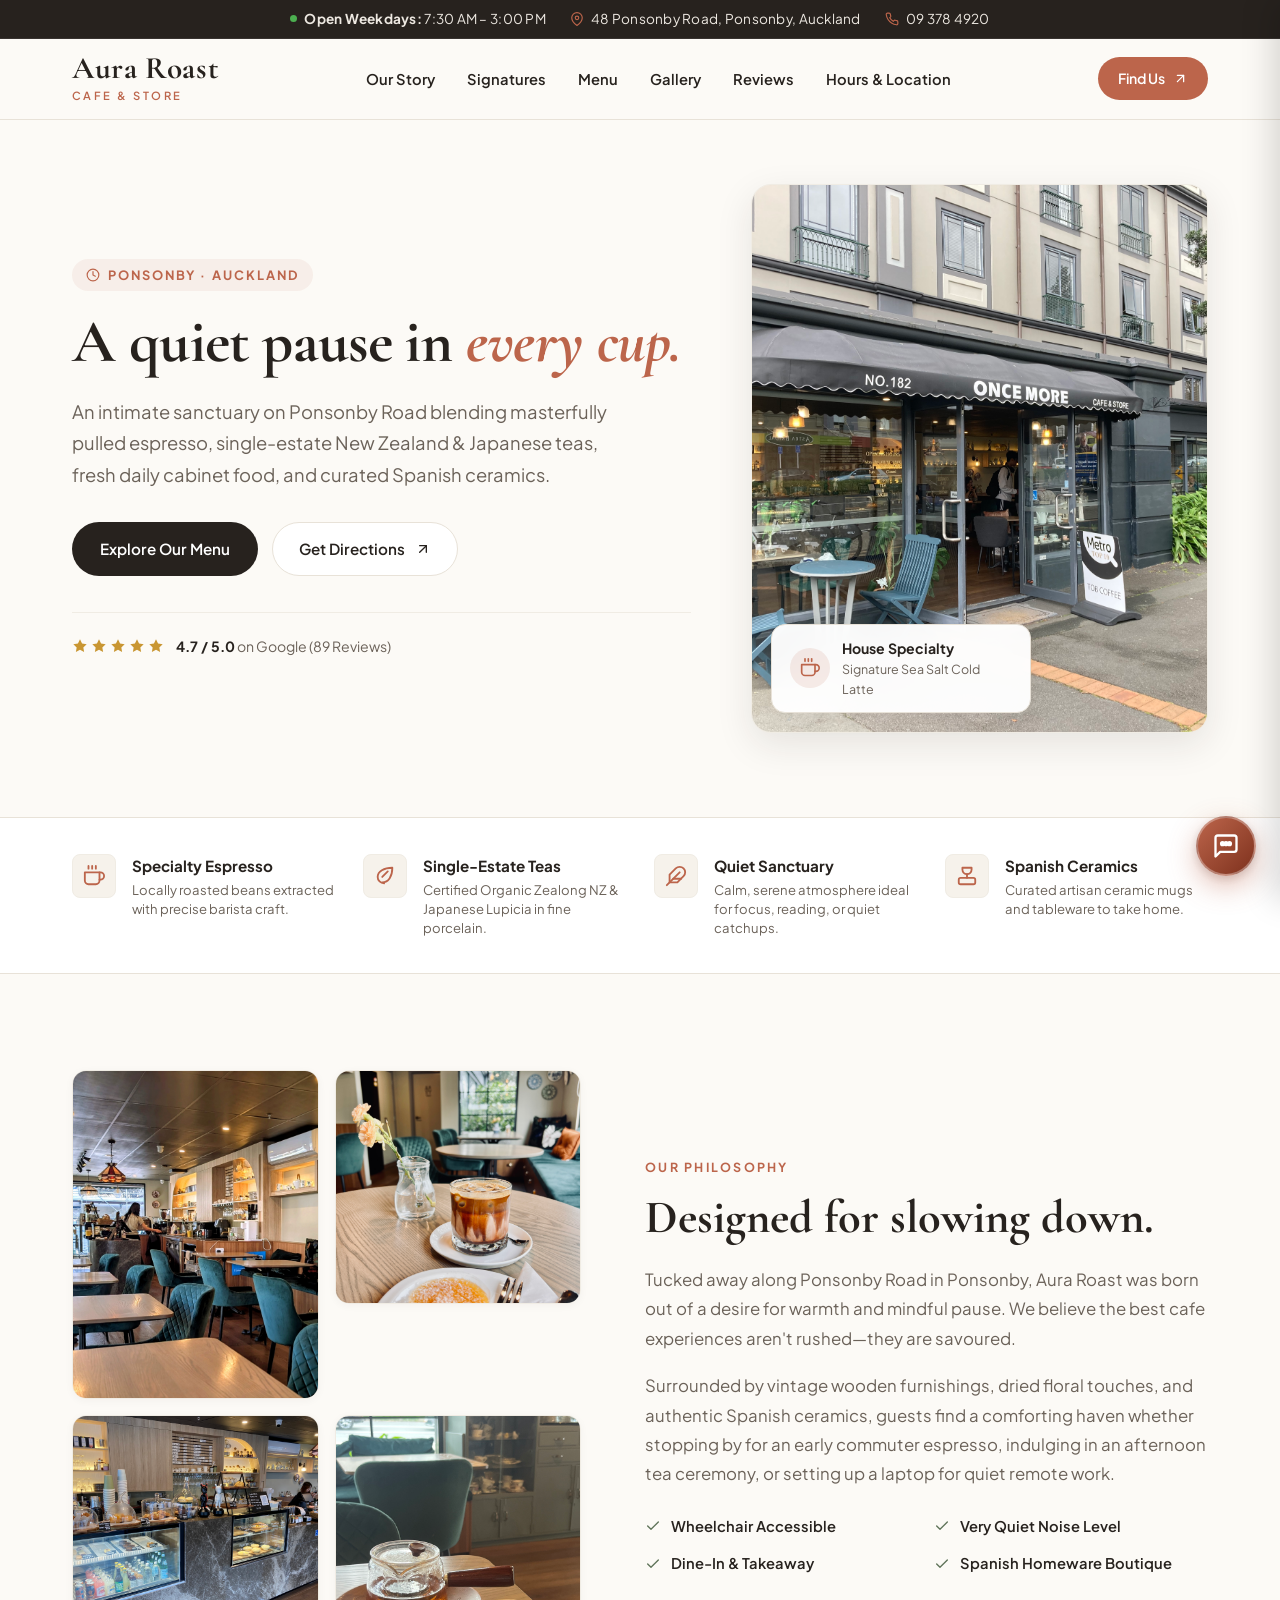
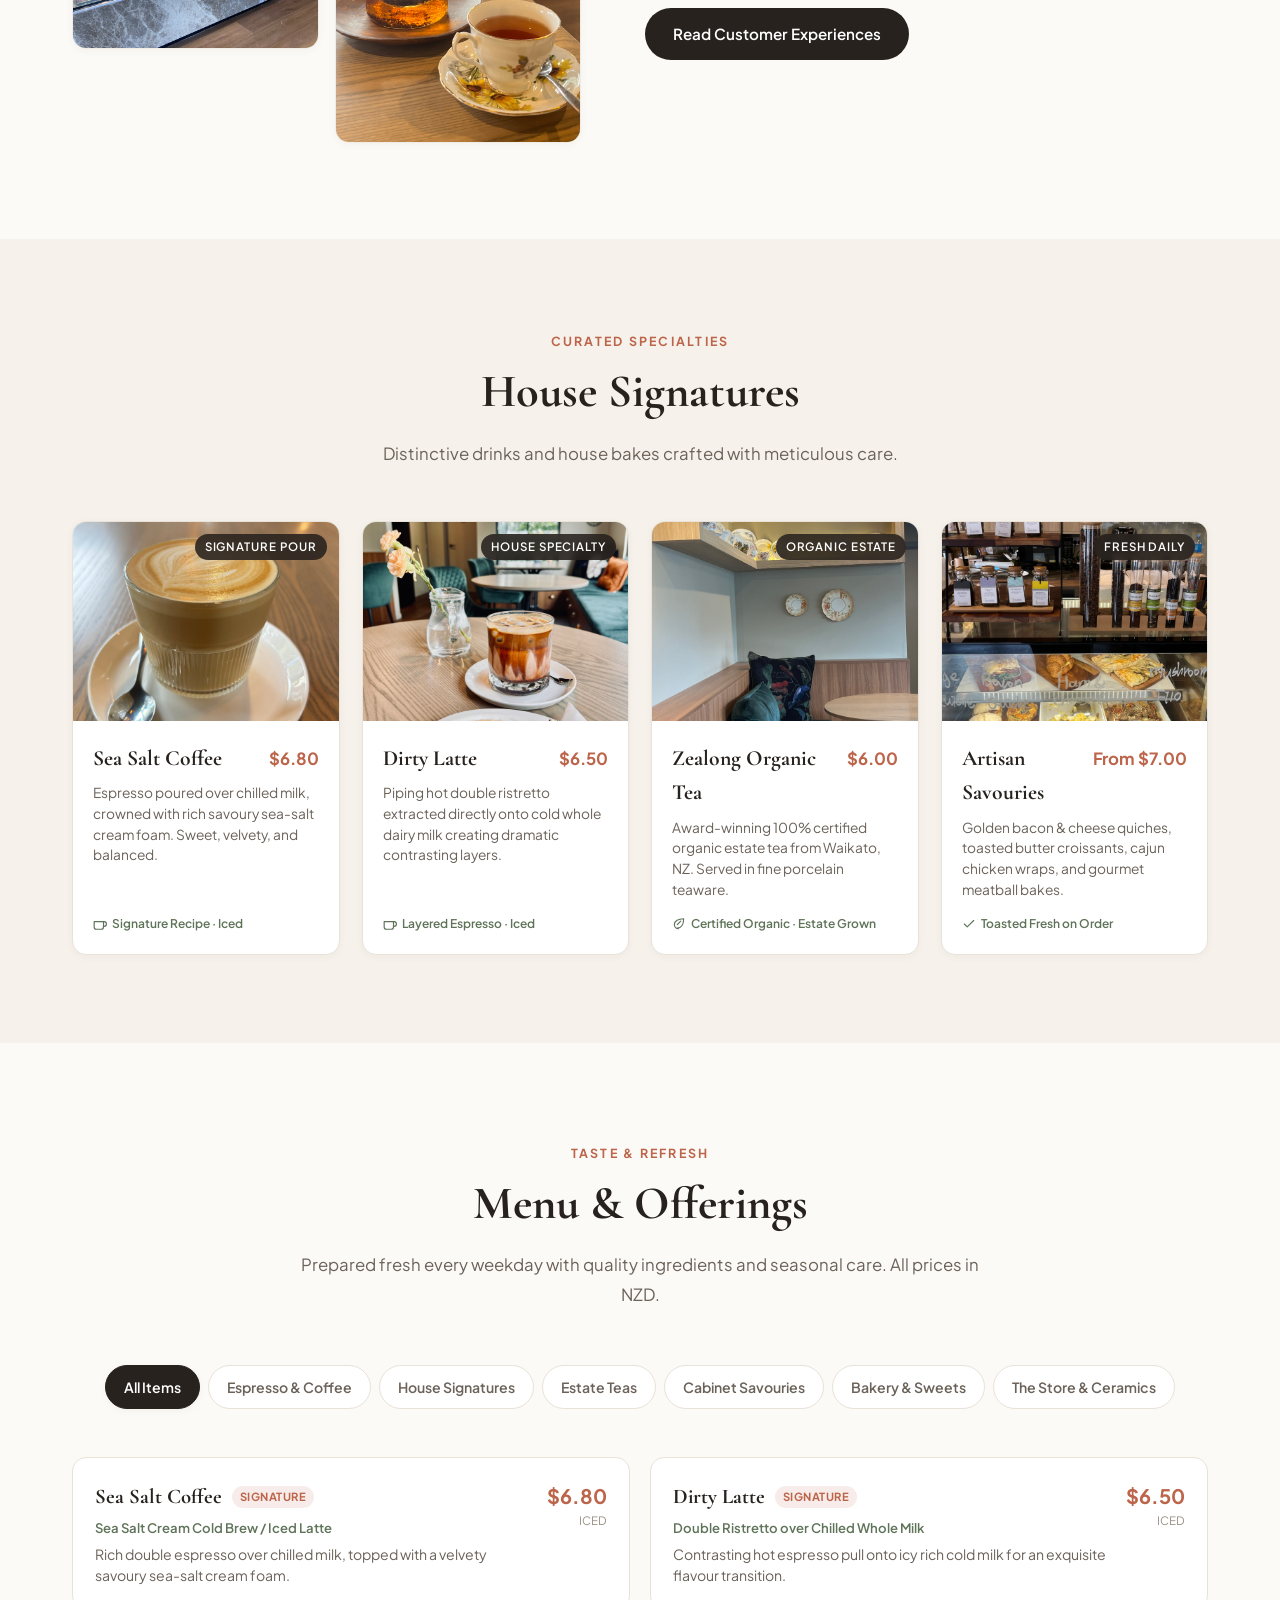
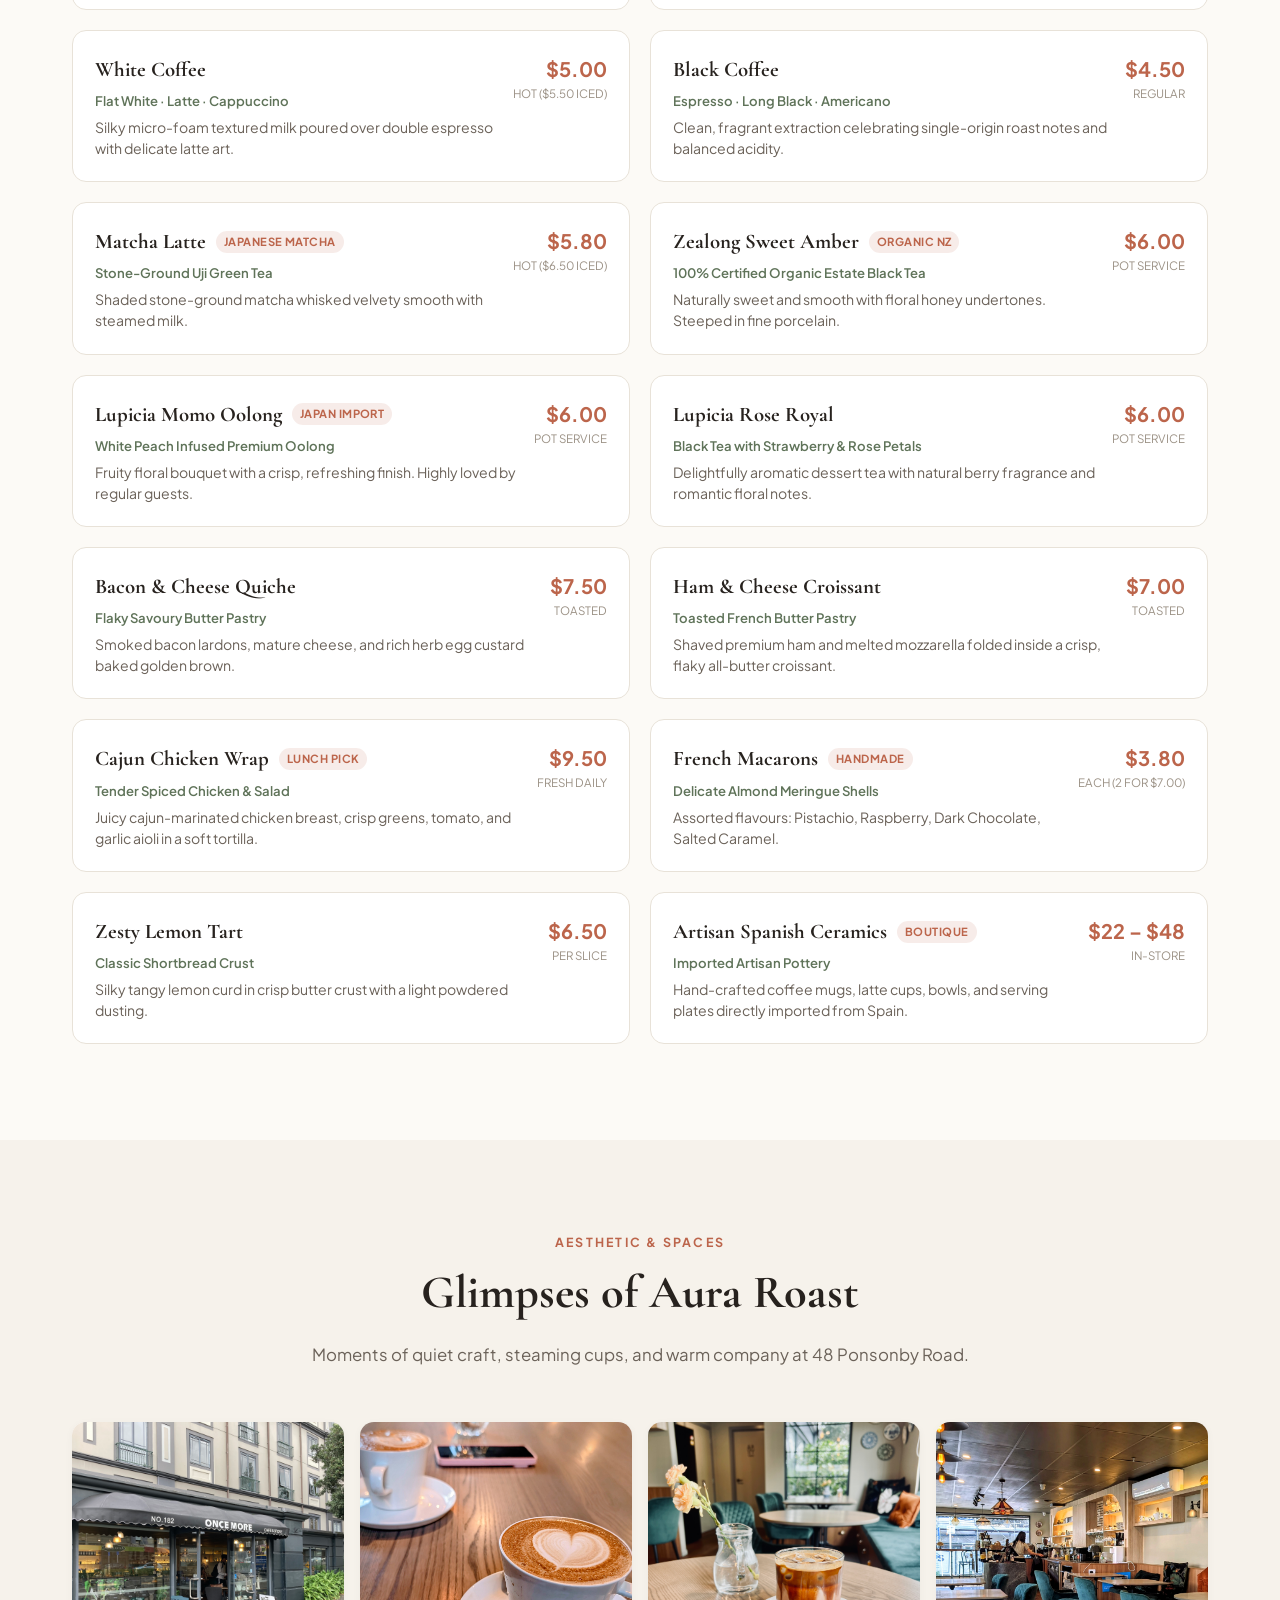
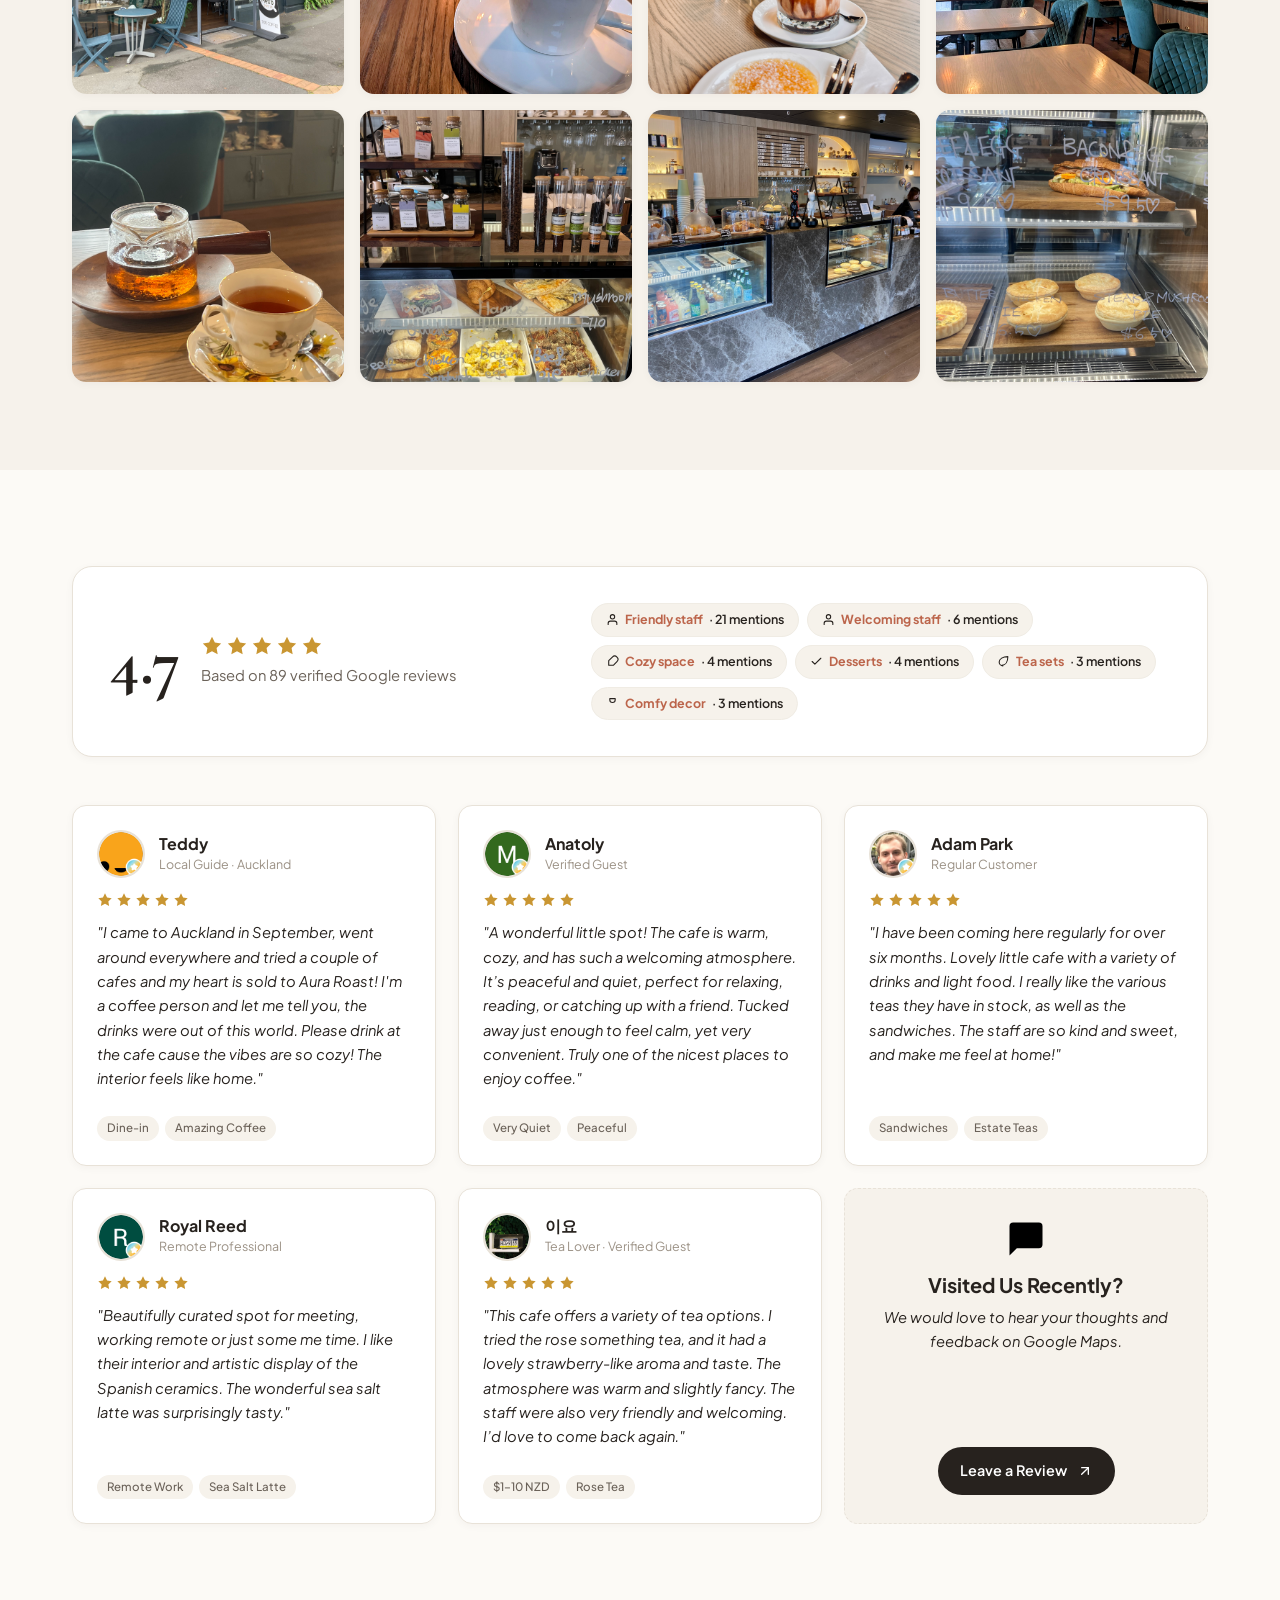
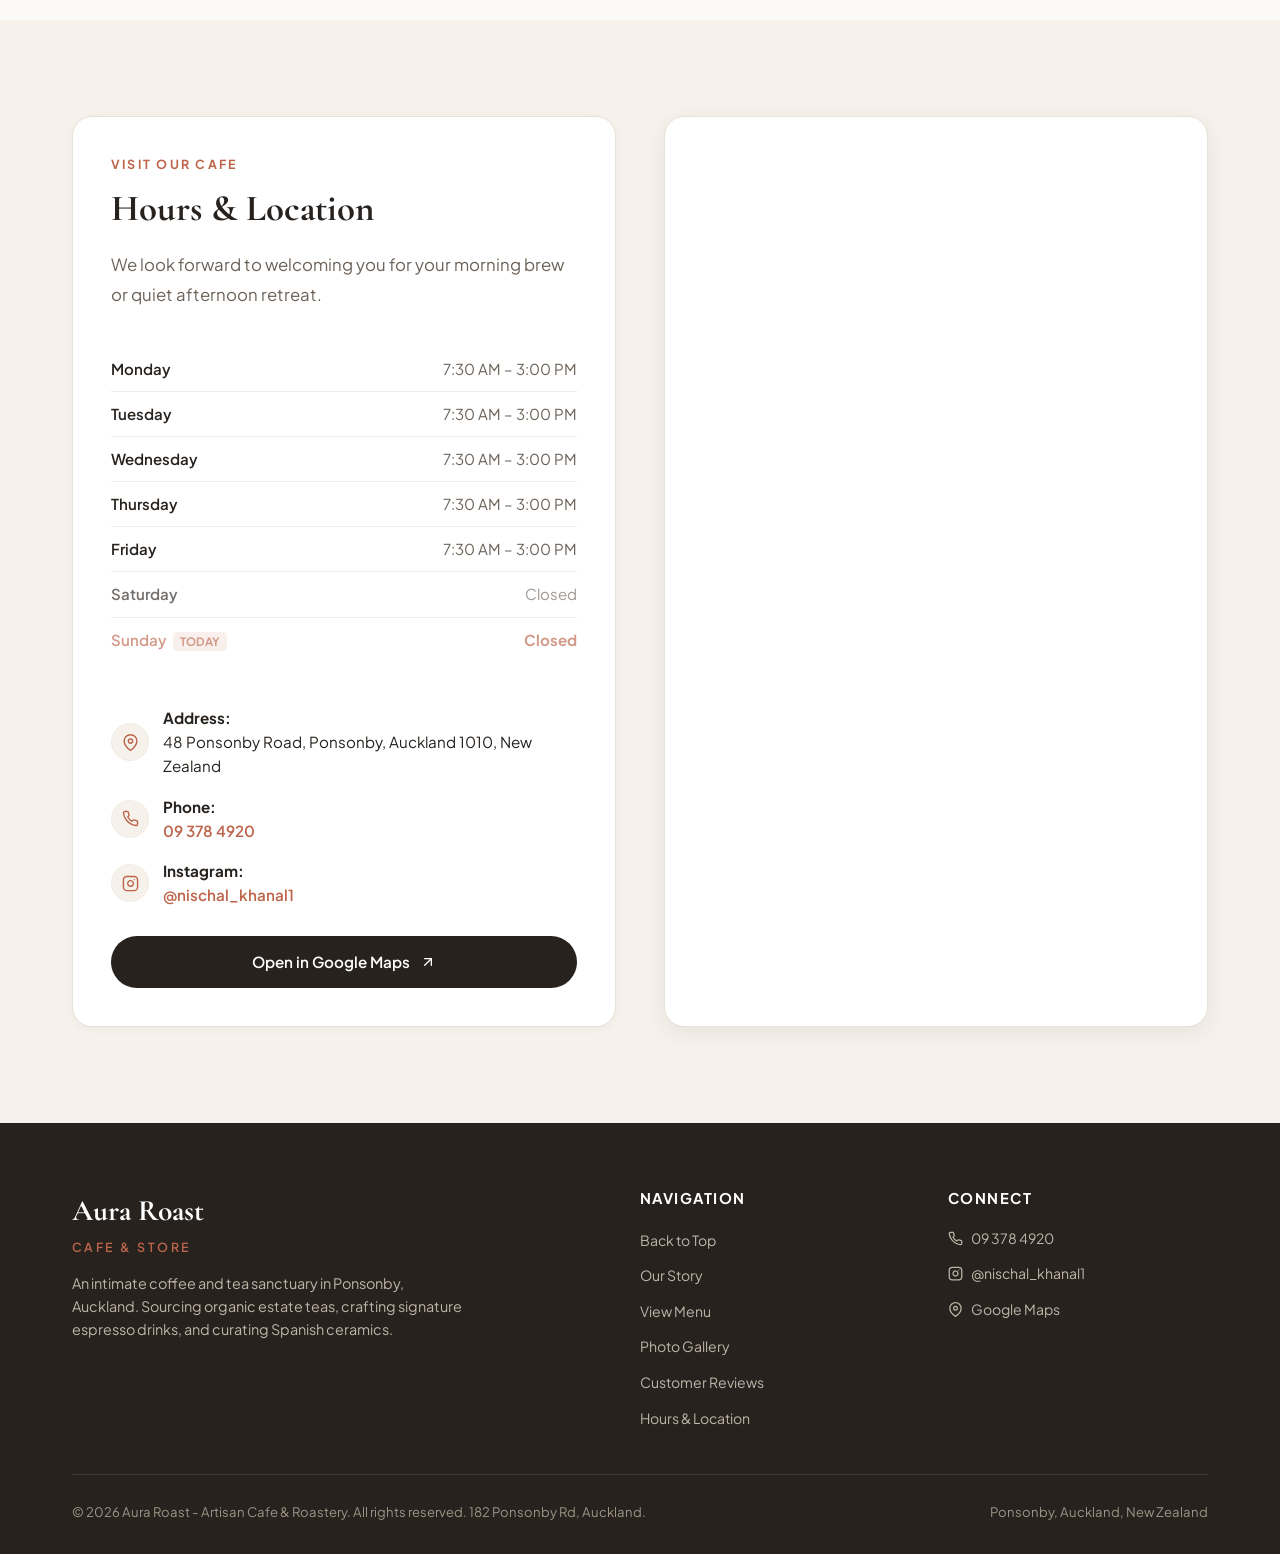
==== commit 2da230ef: "Update Instagram handle and link to @nischal_khanal1 across all pages and schemas" ====
--- a/index.html
+++ b/index.html
@@ -63,7 +63,7 @@
         "description": "An intimate sanctuary in Ponsonby, Auckland offering specialty espresso, signature sea salt coffee, certified organic Zealong NZ & Lupicia Japanese teas, daily fresh cabinet savouries, fine French macarons, and curated artisan Spanish ceramics.",
         "url": "https://maps.app.goo.gl/sYgYipkAPVMcbTCM9",
         "sameAs": [
-          "https://www.instagram.com/auraroast.akl/",
+          "https://www.instagram.com/nischal_khanal1/",
           "https://maps.app.goo.gl/sYgYipkAPVMcbTCM9"
         ],
         "telephone": "+64 9 378 4920",
@@ -1119,7 +1119,7 @@
               </div>
               <div>
                 <strong>Instagram:</strong><br>
-                <a href="https://www.instagram.com/auraroast.akl/" target="_blank" rel="noopener noreferrer" style="color: var(--color-accent-terracotta); font-weight: 600;">@auraroast.akl</a>
+                <a href="https://www.instagram.com/nischal_khanal1/" target="_blank" rel="noopener noreferrer" style="color: var(--color-accent-terracotta); font-weight: 600;">@nischal_khanal1</a>
               </div>
             </div>
           </div>
@@ -1180,9 +1180,9 @@
               </a>
             </li>
             <li>
-              <a href="https://www.instagram.com/auraroast.akl/" target="_blank" rel="noopener noreferrer">
+              <a href="https://www.instagram.com/nischal_khanal1/" target="_blank" rel="noopener noreferrer">
                 <svg class="svg-icon stroke" style="width: 15px; height: 15px;" viewBox="0 0 24 24" aria-hidden="true"><rect x="2" y="2" width="20" height="20" rx="5" ry="5"></rect><path d="M16 11.37A4 4 0 1 1 12.63 8 4 4 0 0 1 16 11.37z"></path><line x1="17.5" y1="6.5" x2="17.51" y2="6.5"></line></svg>
-                <span>@auraroast.akl</span>
+                <span>@nischal_khanal1</span>
               </a>
             </li>
             <li>
@@ -1968,7 +1968,7 @@
             <p><strong>Connect with Aura Roast</strong></p>
             <p>
               • <strong>Phone:</strong> <a href="tel:+6493784920" style="color:#BC654B; font-weight:700;">09 378 4920</a><br>
-              • <strong>Instagram:</strong> <a href="https://www.instagram.com/auraroast.akl/" target="_blank" rel="noopener" style="color:#BC654B; font-weight:700;">@auraroast.akl</a><br>
+              • <strong>Instagram:</strong> <a href="https://www.instagram.com/nischal_khanal1/" target="_blank" rel="noopener" style="color:#BC654B; font-weight:700;">@nischal_khanal1</a><br>
               • <strong>Address:</strong> 48 Ponsonby Road, Ponsonby, Auckland
             </p>
           `;
